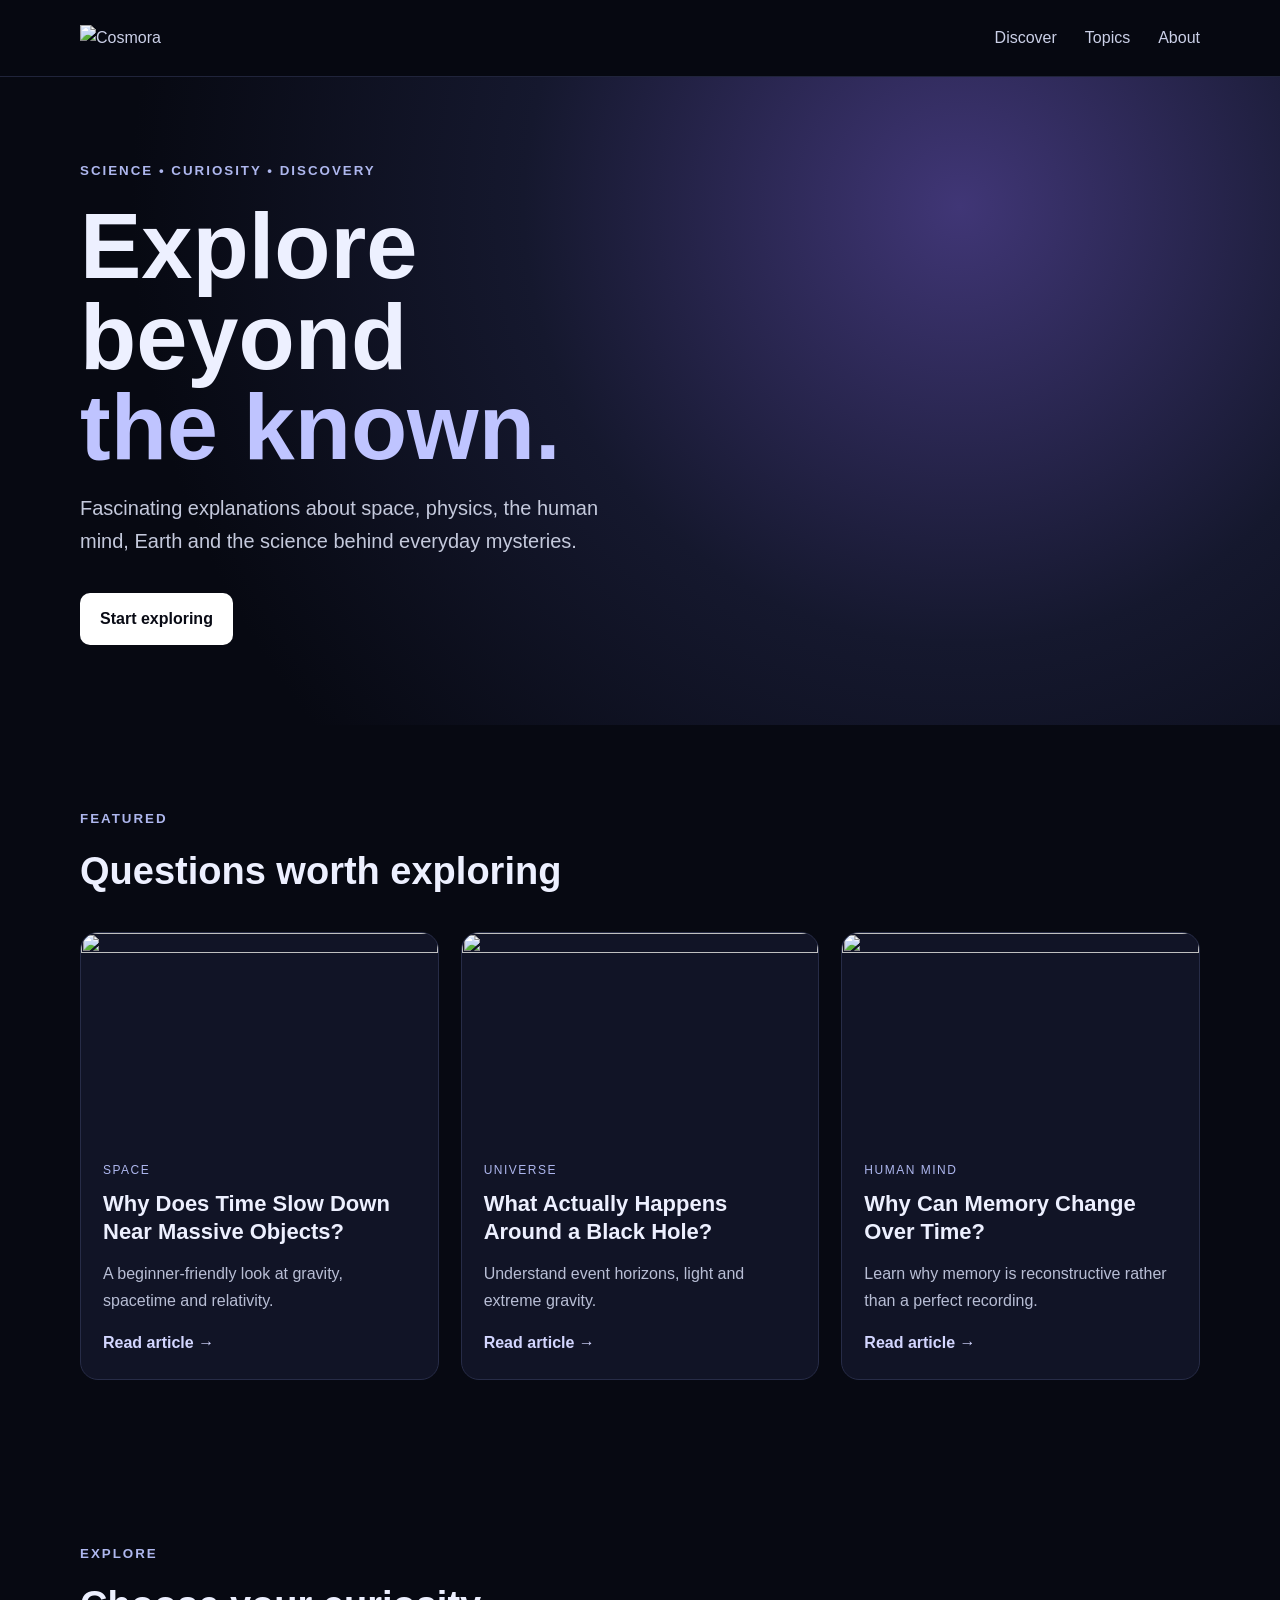
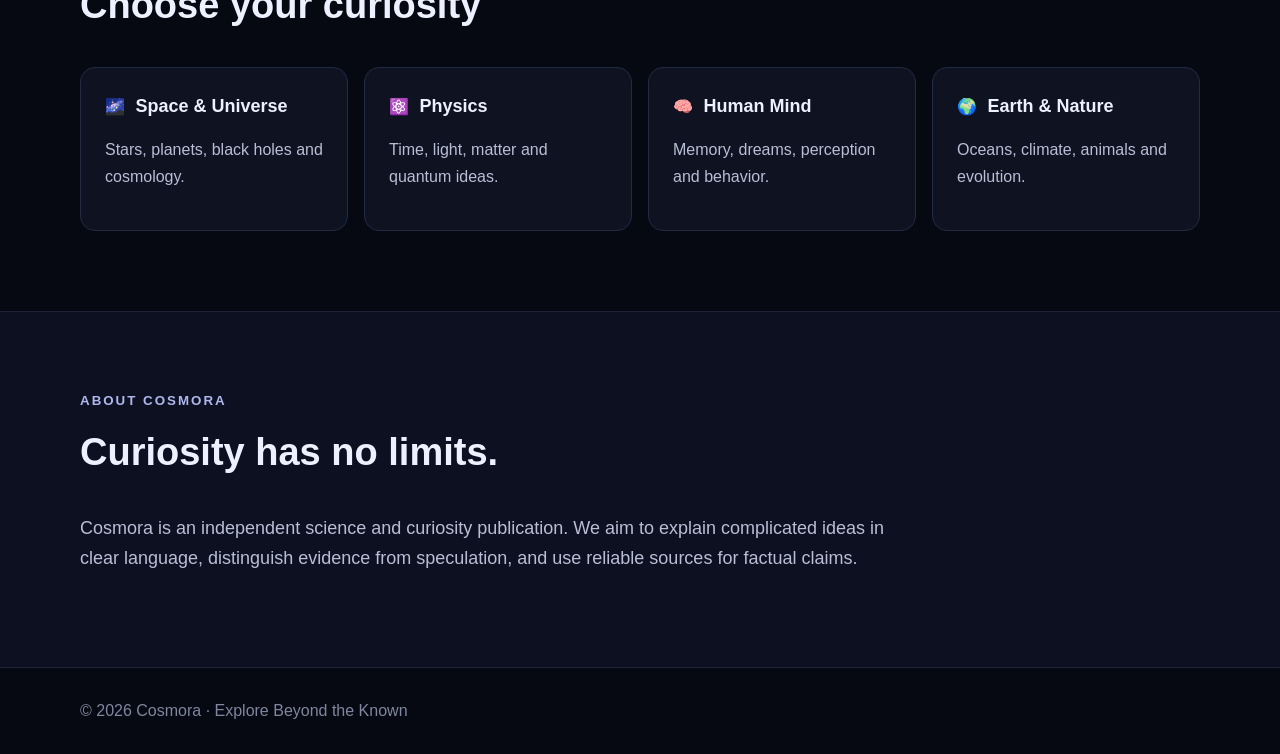
==== index.html @ d47459af "Add files via upload" ====
<!doctype html><html><head><meta charset="utf-8"><meta name="viewport" content="width=device-width,initial-scale=1"><title>Cosmora — Explore Beyond the Known</title><meta name="description" content="Science, space, the human mind and curious questions explained clearly."><link rel="stylesheet" href="style.css"></head><body>
<header><div class="wrap nav"><a href="index.html"><img src="assets/cosmora-logo.png" alt="Cosmora"></a><nav><a href="#discover">Discover</a><a href="#topics">Topics</a><a href="#about">About</a></nav></div></header>
<section class="hero"><div class="wrap heroIn"><div><small>SCIENCE • CURIOSITY • DISCOVERY</small><h1>Explore beyond<br><span>the known.</span></h1><p>Fascinating explanations about space, physics, the human mind, Earth and the science behind everyday mysteries.</p><a class="btn" href="#discover">Start exploring</a></div><img class="heroLogo" src="assets/cosmora-logo.png" alt=""></div></section>
<main>
<section id="discover" class="wrap section"><small>FEATURED</small><h2>Questions worth exploring</h2><div class="cards">
<article><img src="assets/space.svg" alt=""><div><label>SPACE</label><h3>Why Does Time Slow Down Near Massive Objects?</h3><p>A beginner-friendly look at gravity, spacetime and relativity.</p><a href="articles/time-and-gravity.html">Read article →</a></div></article>
<article><img src="assets/black-hole.svg" alt=""><div><label>UNIVERSE</label><h3>What Actually Happens Around a Black Hole?</h3><p>Understand event horizons, light and extreme gravity.</p><a href="articles/black-holes.html">Read article →</a></div></article>
<article><img src="assets/brain.svg" alt=""><div><label>HUMAN MIND</label><h3>Why Can Memory Change Over Time?</h3><p>Learn why memory is reconstructive rather than a perfect recording.</p><a href="articles/memory.html">Read article →</a></div></article>
</div></section>
<section id="topics" class="wrap section"><small>EXPLORE</small><h2>Choose your curiosity</h2><div class="topics"><div>🌌 <b>Space & Universe</b><p>Stars, planets, black holes and cosmology.</p></div><div>⚛️ <b>Physics</b><p>Time, light, matter and quantum ideas.</p></div><div>🧠 <b>Human Mind</b><p>Memory, dreams, perception and behavior.</p></div><div>🌍 <b>Earth & Nature</b><p>Oceans, climate, animals and evolution.</p></div></div></section>
<section id="about" class="about"><div class="wrap"><small>ABOUT COSMORA</small><h2>Curiosity has no limits.</h2><p>Cosmora is an independent science and curiosity publication. We aim to explain complicated ideas in clear language, distinguish evidence from speculation, and use reliable sources for factual claims.</p></div></section>
</main><footer><div class="wrap">© 2026 Cosmora · Explore Beyond the Known</div></footer></body></html>
---- style.css ----
*{box-sizing:border-box}html{scroll-behavior:smooth}body{margin:0;background:#070912;color:#edf0ff;font:16px/1.65 Arial,sans-serif}.wrap{width:min(1120px,92%);margin:auto}header{position:sticky;top:0;z-index:5;background:#070912ee;border-bottom:1px solid #20243b}.nav{height:76px;display:flex;align-items:center;justify-content:space-between}.nav img{width:150px;height:58px;object-fit:contain}.nav nav{display:flex;gap:28px}.nav a{color:#cbd0e8;text-decoration:none}.hero{background:radial-gradient(circle at 75% 20%,#403676,#15182e 40%,#070912 76%);padding:80px 0}.heroIn{display:grid;grid-template-columns:1fr 1fr;align-items:center;gap:25px}.hero small,.section>small,.about small{letter-spacing:2px;color:#aeb7ee;font-weight:bold}.hero h1{font-size:clamp(52px,8vw,92px);line-height:.98;margin:18px 0}.hero h1 span{color:#bfc4ff}.hero p{max-width:650px;font-size:20px;color:#c4c9dc}.btn{display:inline-block;margin-top:15px;padding:13px 20px;border-radius:10px;background:#fff;color:#090b15;text-decoration:none;font-weight:bold}.heroLogo{width:100%;max-height:500px;object-fit:contain}.section{padding:80px 0}.section h2,.about h2{font-size:38px;margin:8px 0 30px}.cards{display:grid;grid-template-columns:repeat(3,1fr);gap:22px}.cards article{background:#111426;border:1px solid #272c47;border-radius:18px;overflow:hidden}.cards img{width:100%;display:block;aspect-ratio:16/9}.cards article div{padding:22px}.cards label{font-size:12px;color:#aeb7ee;letter-spacing:1.5px}.cards h3{font-size:22px;line-height:1.25;margin:8px 0}.cards p,.topics p,.about p{color:#b8bed5}.cards a{color:#d3d6ff;text-decoration:none;font-weight:bold}.topics{display:grid;grid-template-columns:repeat(4,1fr);gap:16px}.topics div{padding:24px;background:#0f1221;border:1px solid #252a44;border-radius:15px}.topics b{font-size:18px;margin-left:6px}.about{padding:75px 0;background:#0d1020;border-block:1px solid #20243b}.about p{font-size:18px;max-width:820px}footer{padding:30px 0;color:#7f869f}.article{padding:70px 0 100px;max-width:900px}.article h1{font-size:clamp(42px,7vw,72px);line-height:1.05}.article .lead{font-size:21px;color:#c0c6dc}.article img{width:100%;border-radius:18px;margin:30px 0}.article h2{font-size:30px;margin-top:45px}.article p{font-size:18px;color:#c4c9dc}.back{color:#aeb7ee;text-decoration:none}@media(max-width:800px){.heroIn,.cards{grid-template-columns:1fr}.heroLogo{order:-1}.topics{grid-template-columns:1fr 1fr}}@media(max-width:520px){.topics{grid-template-columns:1fr}.nav nav{gap:12px;font-size:14px}}
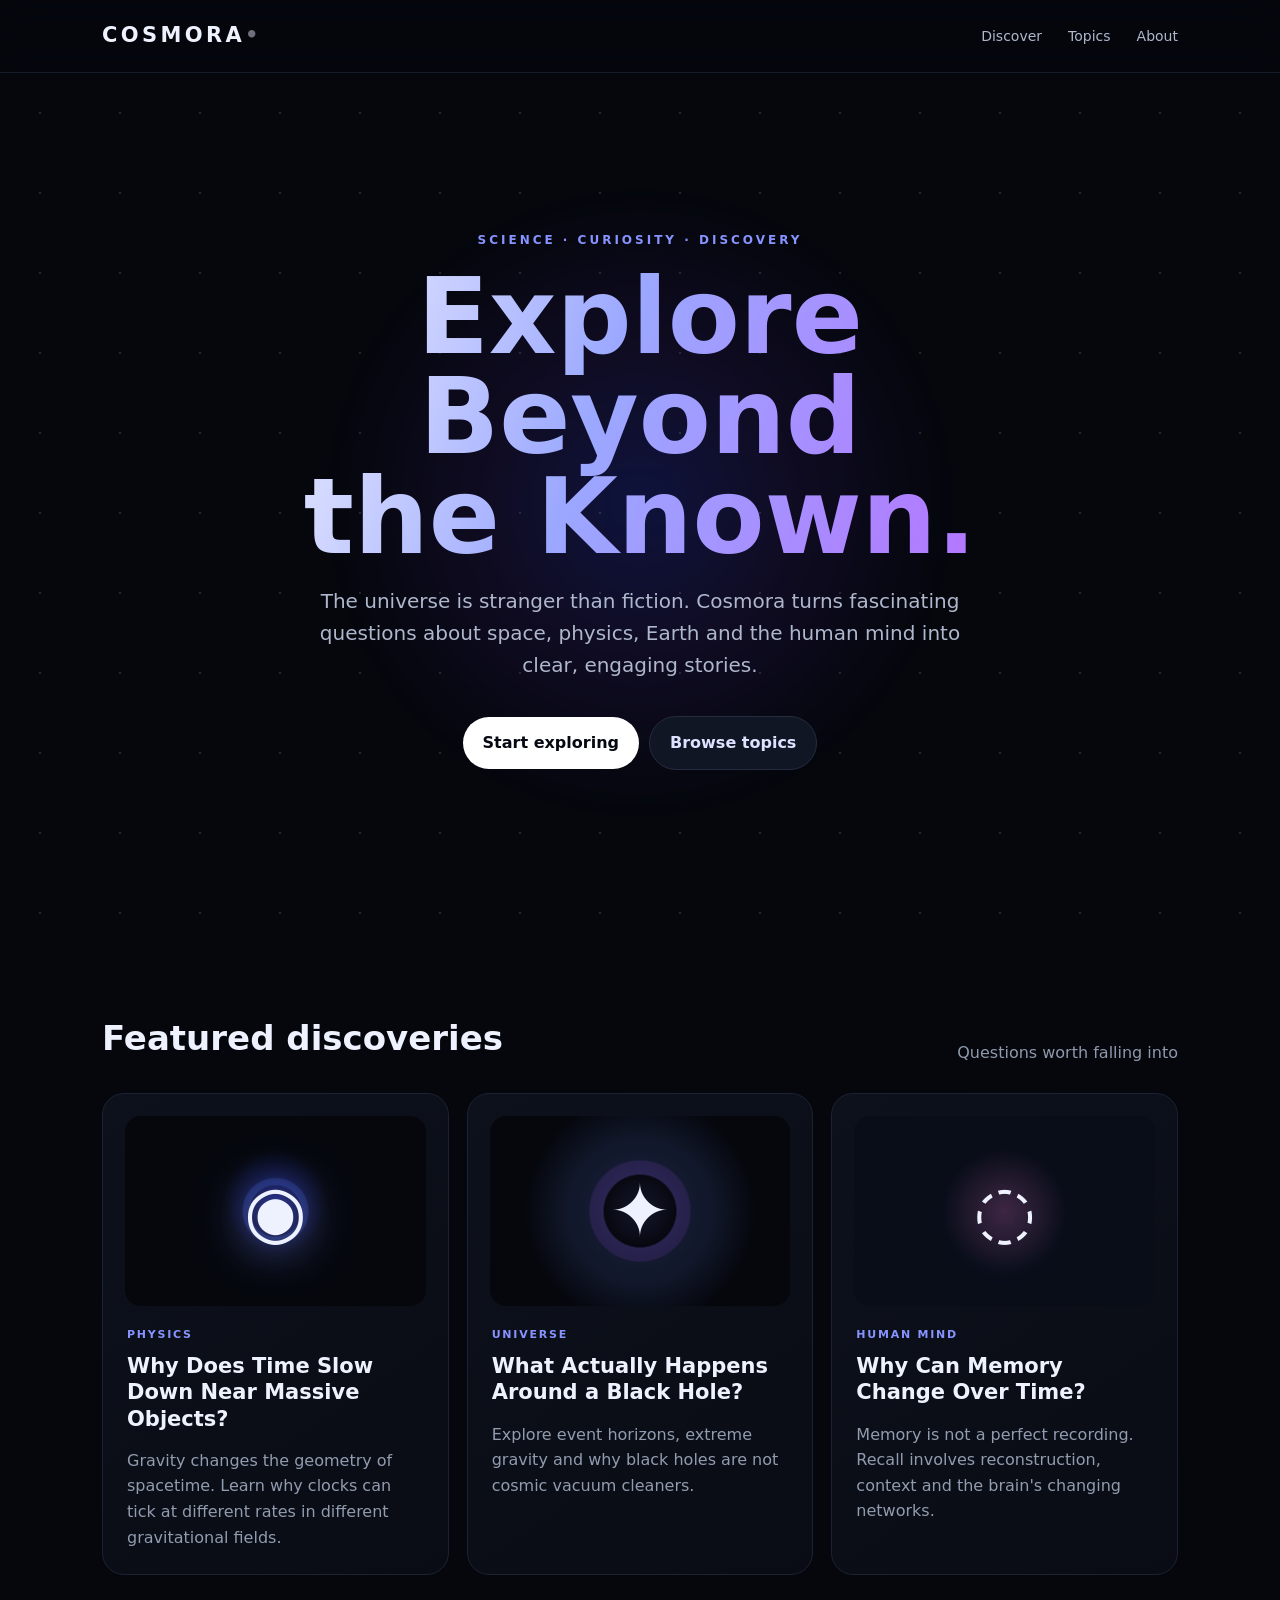
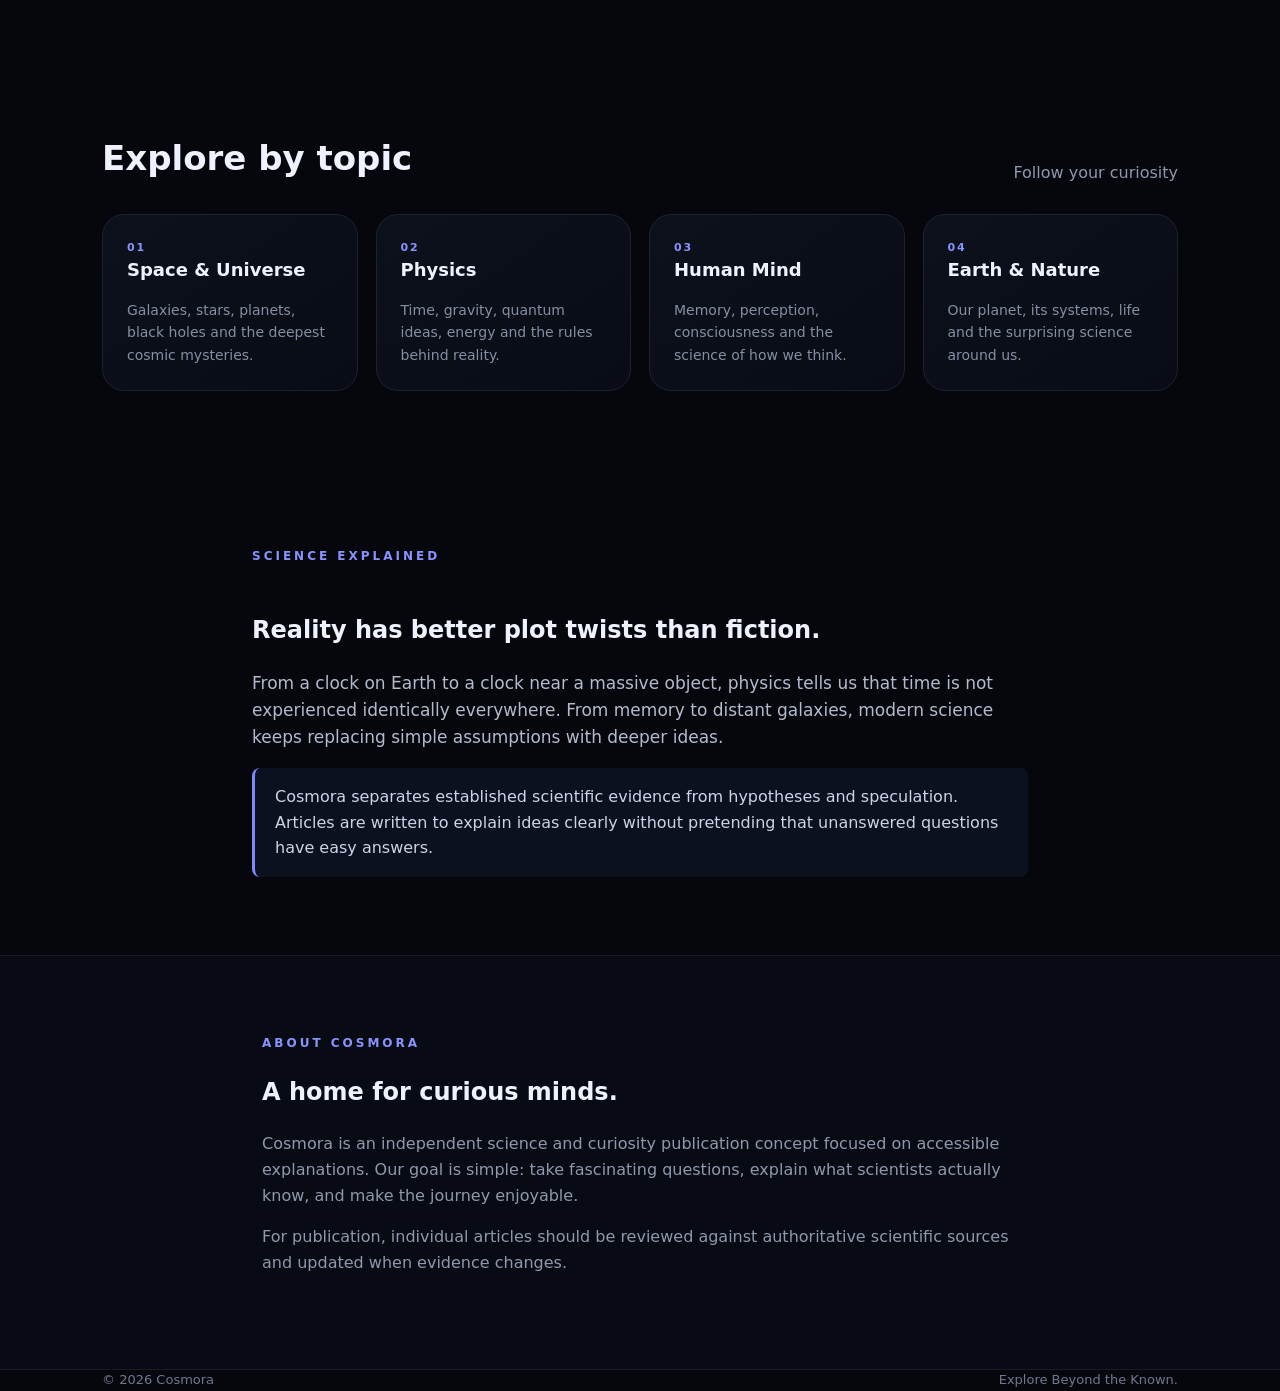
==== commit 39e3c412: "Add files via upload" ====
--- a/index.html
+++ b/index.html
@@ -1,12 +1,63 @@
-<!doctype html><html><head><meta charset="utf-8"><meta name="viewport" content="width=device-width,initial-scale=1"><title>Cosmora — Explore Beyond the Known</title><meta name="description" content="Science, space, the human mind and curious questions explained clearly."><link rel="stylesheet" href="style.css"></head><body>
-<header><div class="wrap nav"><a href="index.html"><img src="assets/cosmora-logo.png" alt="Cosmora"></a><nav><a href="#discover">Discover</a><a href="#topics">Topics</a><a href="#about">About</a></nav></div></header>
-<section class="hero"><div class="wrap heroIn"><div><small>SCIENCE • CURIOSITY • DISCOVERY</small><h1>Explore beyond<br><span>the known.</span></h1><p>Fascinating explanations about space, physics, the human mind, Earth and the science behind everyday mysteries.</p><a class="btn" href="#discover">Start exploring</a></div><img class="heroLogo" src="assets/cosmora-logo.png" alt=""></div></section>
+<!doctype html>
+<html lang="en">
+<head>
+<meta charset="utf-8">
+<meta name="viewport" content="width=device-width,initial-scale=1">
+<title>Cosmora — Explore Beyond the Known</title>
+<meta name="description" content="Cosmora explores space, physics, the human mind, Earth and the strange science behind our universe.">
+<style>
+*{box-sizing:border-box}html{scroll-behavior:smooth}body{margin:0;background:#05070d;color:#eef2ff;font-family:Inter,system-ui,-apple-system,Segoe UI,sans-serif;line-height:1.6}
+a{color:inherit;text-decoration:none}.wrap{max-width:1120px;margin:auto;padding:0 22px}
+header{position:sticky;top:0;z-index:10;background:rgba(5,7,13,.78);backdrop-filter:blur(16px);border-bottom:1px solid #171c2a}
+.nav{height:72px;display:flex;align-items:center;justify-content:space-between}.brand{font-weight:900;letter-spacing:.16em;font-size:21px}.brand span{opacity:.45}
+nav a{margin-left:26px;color:#aeb7cc;font-size:14px}nav a:hover{color:white}
+.hero{min-height:610px;display:grid;place-items:center;position:relative;overflow:hidden}
+.hero:before{content:"";position:absolute;width:650px;height:650px;border-radius:50%;background:radial-gradient(circle,#3347ff33 0,#7d3cff16 35%,transparent 68%);filter:blur(10px)}
+.stars{position:absolute;inset:0;background-image:radial-gradient(#fff 1px,transparent 1px);background-size:80px 80px;opacity:.12}
+.hero-inner{position:relative;text-align:center;max-width:850px;padding:80px 0}
+.kicker{text-transform:uppercase;letter-spacing:.25em;font-size:12px;color:#8794ff;font-weight:800}
+h1{font-size:clamp(54px,9vw,105px);line-height:.95;margin:18px 0;background:linear-gradient(110deg,#fff,#9ba8ff 45%,#b86cff);-webkit-background-clip:text;color:transparent}
+.hero p{font-size:20px;color:#aeb7cc;max-width:650px;margin:0 auto 30px}
+.btn{display:inline-block;padding:13px 20px;border-radius:999px;background:#fff;color:#070912;font-weight:800;margin:5px}.btn.alt{background:#111625;color:#dce2ff;border:1px solid #252c40}
+section{padding:78px 0}.section-title{display:flex;justify-content:space-between;align-items:end;margin-bottom:28px}.section-title h2{font-size:34px;margin:0}.muted{color:#8f99ad}
+.grid{display:grid;grid-template-columns:repeat(3,1fr);gap:18px}.card{background:linear-gradient(145deg,#0d111c,#090c14);border:1px solid #1b2233;border-radius:22px;padding:24px;transition:.25s}.card:hover{transform:translateY(-5px);border-color:#3c4770}
+.visual{height:190px;border-radius:16px;margin:-2px -2px 20px;display:grid;place-items:center;background:radial-gradient(circle at 50% 45%,#263bff55,transparent 28%),radial-gradient(circle at 50% 50%,#000 0 14%,#15203c 15% 18%,#05070d 19% 100%);overflow:hidden}
+.visual.black{background:radial-gradient(circle at 50% 50%,#000 0 20%,#8d5cff33 21% 28%,#12182b 29% 40%,#05070d 65%)}
+.visual.brain{background:radial-gradient(circle at 50% 50%,#ff6bb333,transparent 35%),#090d18}
+.icon{font-size:72px;filter:drop-shadow(0 0 25px #7180ff)}
+.tag{font-size:11px;text-transform:uppercase;letter-spacing:.16em;color:#8794ff;font-weight:800}.card h3{font-size:21px;line-height:1.25;margin:9px 0}.card p{color:#929caf;margin-bottom:0}
+.topics{grid-template-columns:repeat(4,1fr)}.topic{min-height:150px}.topic b{font-size:18px}.topic p{font-size:14px;color:#858fa4}
+.about{background:#080b13;border-top:1px solid #161c2a;border-bottom:1px solid #161c2a}.aboutbox{max-width:800px}
+footer{padding:35px 0;color:#70798c;font-size:13px;display:flex;justify-content:space-between}
+.article{max-width:820px;margin:auto}.article h1{font-size:clamp(42px,7vw,72px);color:white;background:none;-webkit-text-fill-color:initial;line-height:1.05}.article h2{margin-top:45px}.article p{color:#b3bbcc;font-size:17px}.note{border-left:3px solid #7d89ff;background:#0c1120;padding:16px 20px;border-radius:8px;color:#cdd4e7}
+@media(max-width:800px){nav a{margin-left:12px}.grid,.topics{grid-template-columns:1fr}.hero{min-height:560px}section{padding:55px 0}.section-title{display:block}.section-title .muted{display:block;margin-top:5px}footer{display:block}}
+</style>
+</head>
+<body>
+<header><div class="wrap nav"><a class="brand" href="#">COSMORA<span>•</span></a><nav><a href="#discover">Discover</a><a href="#topics">Topics</a><a href="#about">About</a></nav></div></header>
+
 <main>
-<section id="discover" class="wrap section"><small>FEATURED</small><h2>Questions worth exploring</h2><div class="cards">
-<article><img src="assets/space.svg" alt=""><div><label>SPACE</label><h3>Why Does Time Slow Down Near Massive Objects?</h3><p>A beginner-friendly look at gravity, spacetime and relativity.</p><a href="articles/time-and-gravity.html">Read article →</a></div></article>
-<article><img src="assets/black-hole.svg" alt=""><div><label>UNIVERSE</label><h3>What Actually Happens Around a Black Hole?</h3><p>Understand event horizons, light and extreme gravity.</p><a href="articles/black-holes.html">Read article →</a></div></article>
-<article><img src="assets/brain.svg" alt=""><div><label>HUMAN MIND</label><h3>Why Can Memory Change Over Time?</h3><p>Learn why memory is reconstructive rather than a perfect recording.</p><a href="articles/memory.html">Read article →</a></div></article>
-</div></section>
-<section id="topics" class="wrap section"><small>EXPLORE</small><h2>Choose your curiosity</h2><div class="topics"><div>🌌 <b>Space & Universe</b><p>Stars, planets, black holes and cosmology.</p></div><div>⚛️ <b>Physics</b><p>Time, light, matter and quantum ideas.</p></div><div>🧠 <b>Human Mind</b><p>Memory, dreams, perception and behavior.</p></div><div>🌍 <b>Earth & Nature</b><p>Oceans, climate, animals and evolution.</p></div></div></section>
-<section id="about" class="about"><div class="wrap"><small>ABOUT COSMORA</small><h2>Curiosity has no limits.</h2><p>Cosmora is an independent science and curiosity publication. We aim to explain complicated ideas in clear language, distinguish evidence from speculation, and use reliable sources for factual claims.</p></div></section>
-</main><footer><div class="wrap">© 2026 Cosmora · Explore Beyond the Known</div></footer></body></html>+<section class="hero"><div class="stars"></div><div class="hero-inner"><div class="kicker">Science · Curiosity · Discovery</div><h1>Explore Beyond<br>the Known.</h1><p>The universe is stranger than fiction. Cosmora turns fascinating questions about space, physics, Earth and the human mind into clear, engaging stories.</p><a class="btn" href="#discover">Start exploring</a><a class="btn alt" href="#topics">Browse topics</a></div></section>
+
+<section id="discover"><div class="wrap"><div class="section-title"><h2>Featured discoveries</h2><span class="muted">Questions worth falling into</span></div>
+<div class="grid">
+<article class="card"><div class="visual"><div class="icon">◉</div></div><div class="tag">Physics</div><h3>Why Does Time Slow Down Near Massive Objects?</h3><p>Gravity changes the geometry of spacetime. Learn why clocks can tick at different rates in different gravitational fields.</p></article>
+<article class="card"><div class="visual black"><div class="icon">✦</div></div><div class="tag">Universe</div><h3>What Actually Happens Around a Black Hole?</h3><p>Explore event horizons, extreme gravity and why black holes are not cosmic vacuum cleaners.</p></article>
+<article class="card"><div class="visual brain"><div class="icon">◌</div></div><div class="tag">Human Mind</div><h3>Why Can Memory Change Over Time?</h3><p>Memory is not a perfect recording. Recall involves reconstruction, context and the brain's changing networks.</p></article>
+</div></div></section>
+
+<section id="topics"><div class="wrap"><div class="section-title"><h2>Explore by topic</h2><span class="muted">Follow your curiosity</span></div>
+<div class="grid topics">
+<div class="card topic"><div class="tag">01</div><b>Space & Universe</b><p>Galaxies, stars, planets, black holes and the deepest cosmic mysteries.</p></div>
+<div class="card topic"><div class="tag">02</div><b>Physics</b><p>Time, gravity, quantum ideas, energy and the rules behind reality.</p></div>
+<div class="card topic"><div class="tag">03</div><b>Human Mind</b><p>Memory, perception, consciousness and the science of how we think.</p></div>
+<div class="card topic"><div class="tag">04</div><b>Earth & Nature</b><p>Our planet, its systems, life and the surprising science around us.</p></div>
+</div></div></section>
+
+<section><div class="wrap article"><div class="kicker">Science explained</div><h2>Reality has better plot twists than fiction.</h2><p>From a clock on Earth to a clock near a massive object, physics tells us that time is not experienced identically everywhere. From memory to distant galaxies, modern science keeps replacing simple assumptions with deeper ideas.</p><div class="note">Cosmora separates established scientific evidence from hypotheses and speculation. Articles are written to explain ideas clearly without pretending that unanswered questions have easy answers.</div></div></section>
+
+<section id="about" class="about"><div class="wrap aboutbox"><div class="kicker">About Cosmora</div><h2>A home for curious minds.</h2><p class="muted">Cosmora is an independent science and curiosity publication concept focused on accessible explanations. Our goal is simple: take fascinating questions, explain what scientists actually know, and make the journey enjoyable.</p><p class="muted">For publication, individual articles should be reviewed against authoritative scientific sources and updated when evidence changes.</p></div></section>
+</main>
+
+<footer class="wrap"><span>© 2026 Cosmora</span><span>Explore Beyond the Known.</span></footer>
+</body></html>
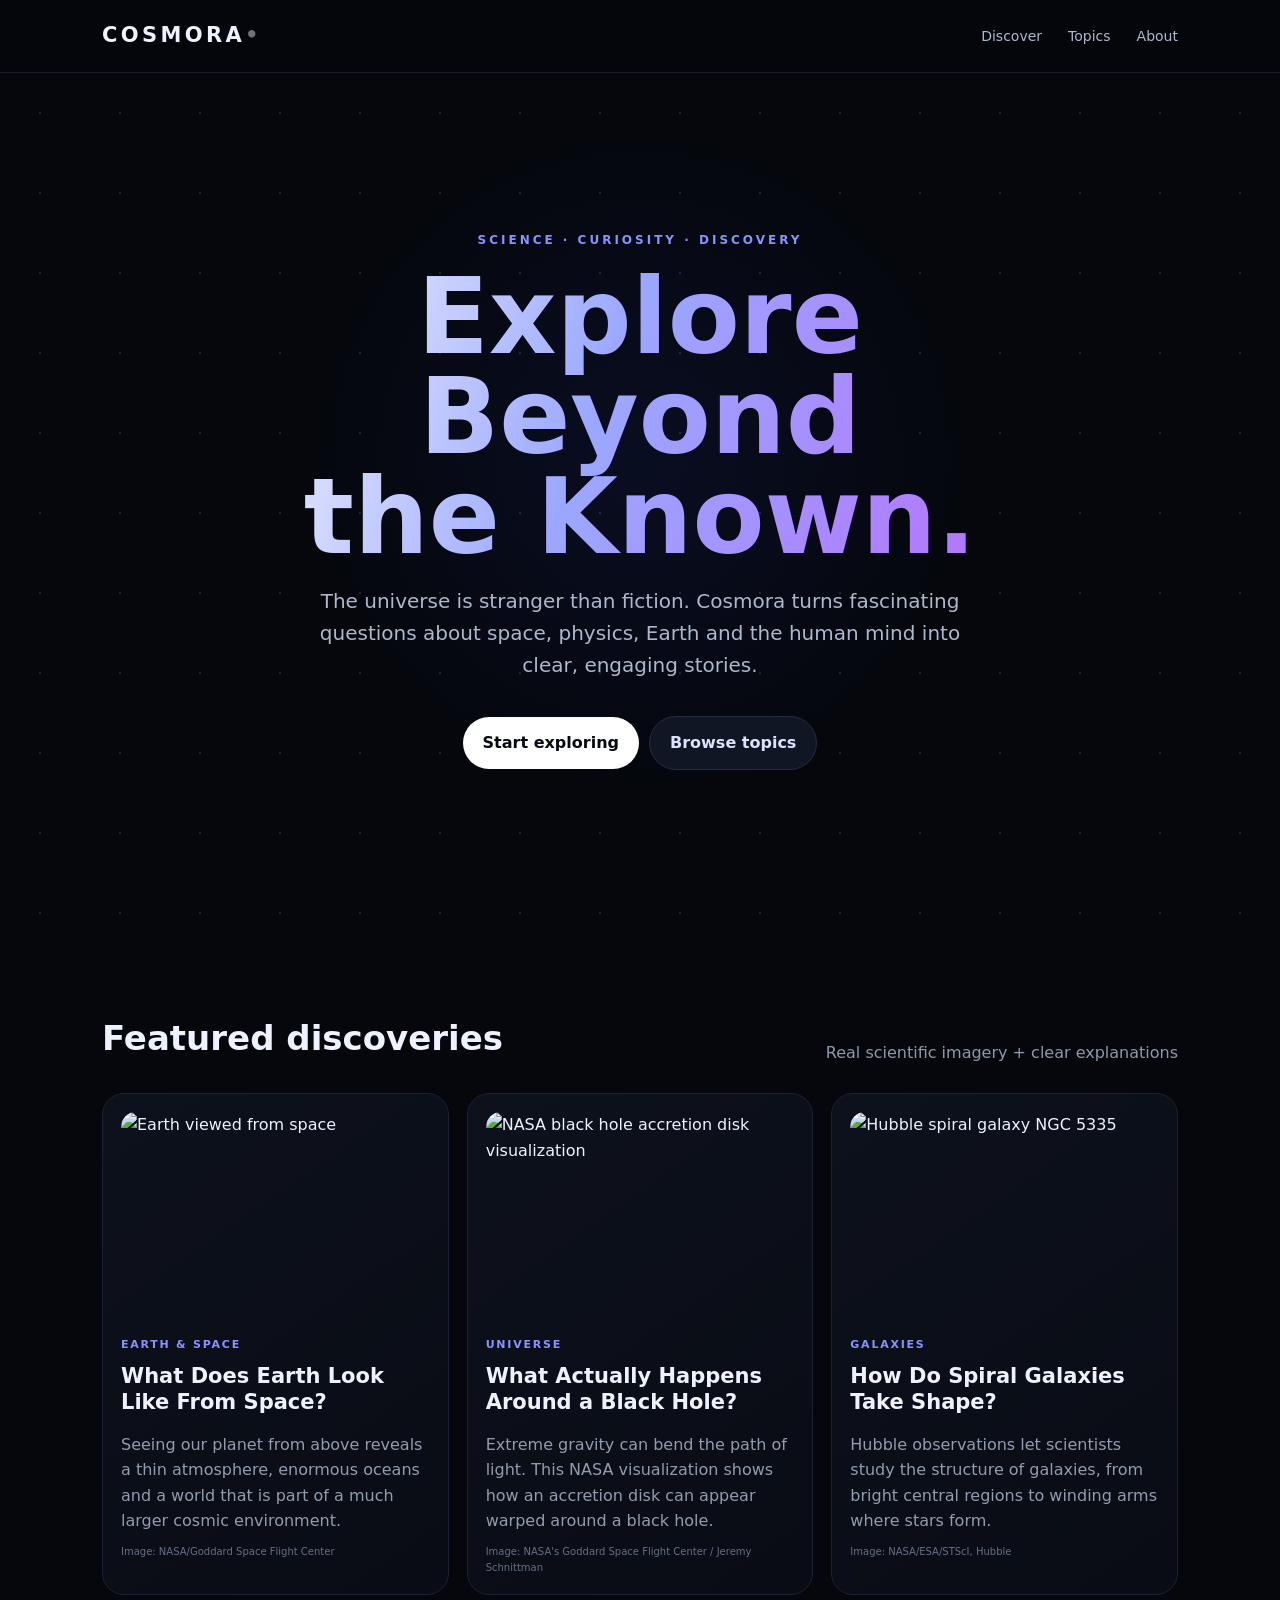
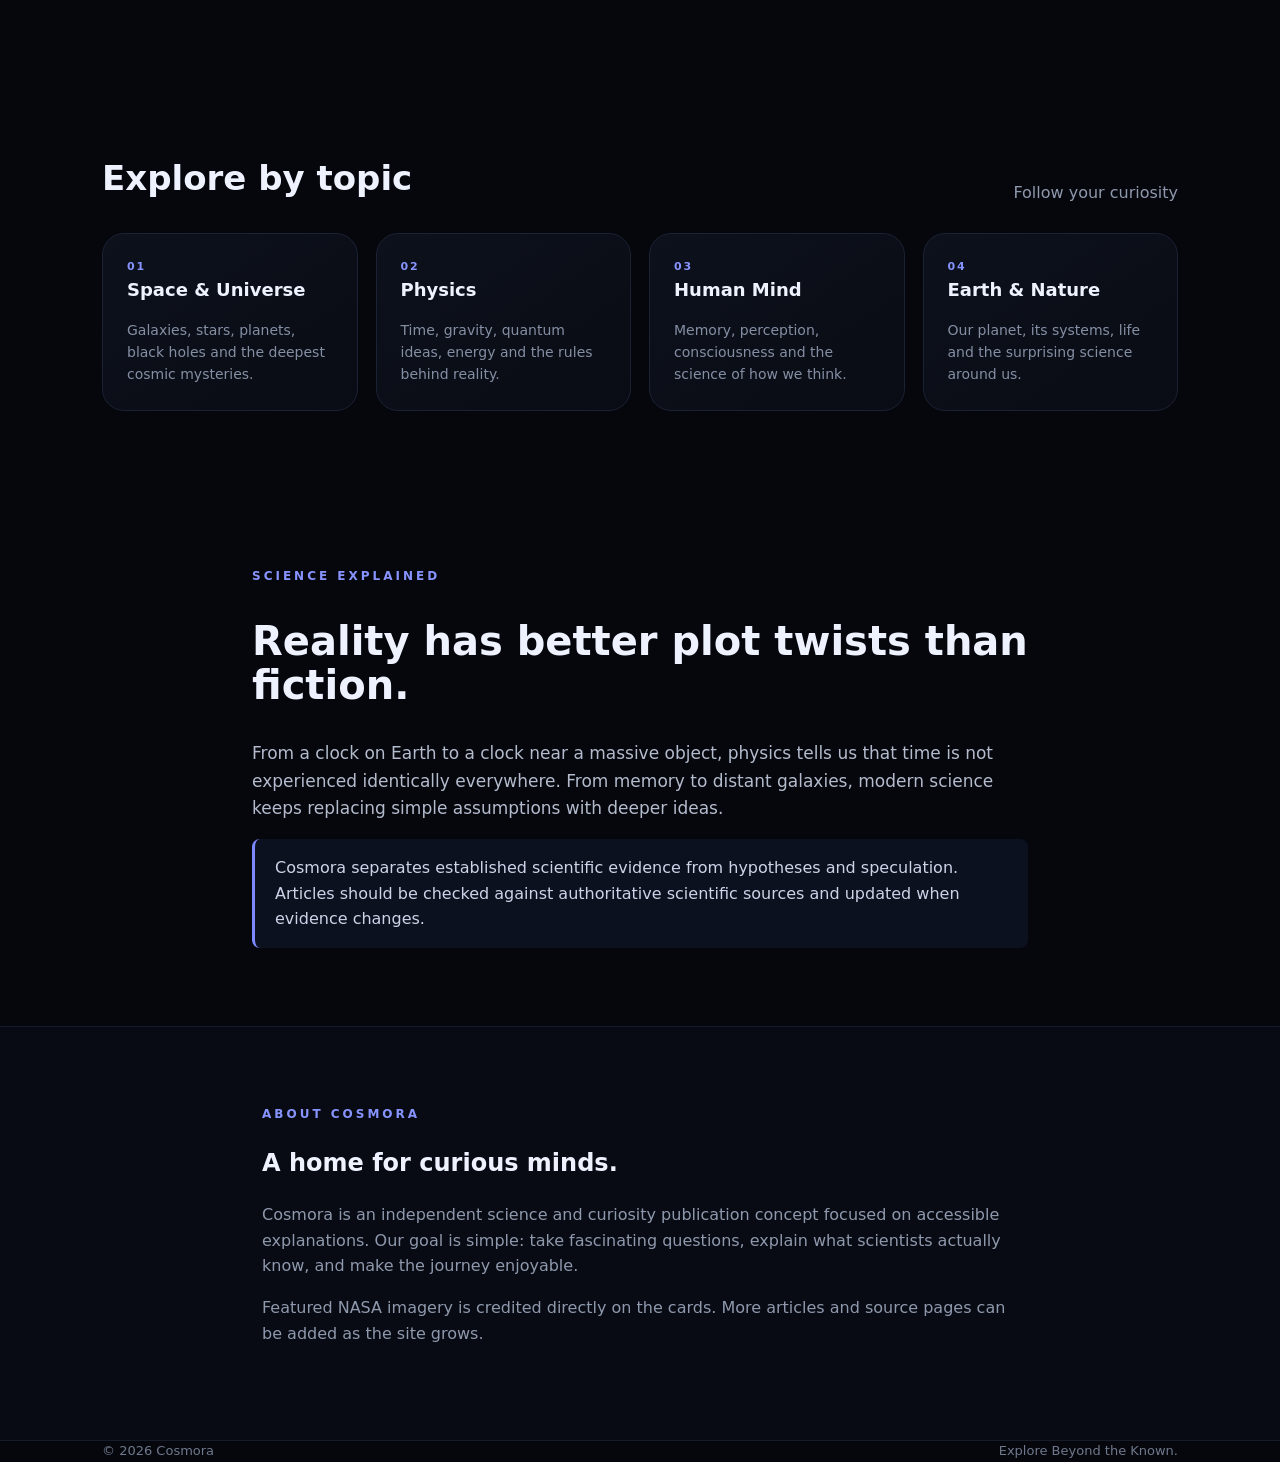
==== commit 0cfab420: "Add files via upload" ====
--- a/index.html
+++ b/index.html
@@ -8,11 +8,10 @@
 <style>
 *{box-sizing:border-box}html{scroll-behavior:smooth}body{margin:0;background:#05070d;color:#eef2ff;font-family:Inter,system-ui,-apple-system,Segoe UI,sans-serif;line-height:1.6}
 a{color:inherit;text-decoration:none}.wrap{max-width:1120px;margin:auto;padding:0 22px}
-header{position:sticky;top:0;z-index:10;background:rgba(5,7,13,.78);backdrop-filter:blur(16px);border-bottom:1px solid #171c2a}
+header{position:sticky;top:0;z-index:10;background:rgba(5,7,13,.8);backdrop-filter:blur(16px);border-bottom:1px solid #171c2a}
 .nav{height:72px;display:flex;align-items:center;justify-content:space-between}.brand{font-weight:900;letter-spacing:.16em;font-size:21px}.brand span{opacity:.45}
 nav a{margin-left:26px;color:#aeb7cc;font-size:14px}nav a:hover{color:white}
-.hero{min-height:610px;display:grid;place-items:center;position:relative;overflow:hidden}
-.hero:before{content:"";position:absolute;width:650px;height:650px;border-radius:50%;background:radial-gradient(circle,#3347ff33 0,#7d3cff16 35%,transparent 68%);filter:blur(10px)}
+.hero{min-height:610px;display:grid;place-items:center;position:relative;overflow:hidden;background:radial-gradient(circle at 50% 45%,#2637a822,transparent 42%)}
 .stars{position:absolute;inset:0;background-image:radial-gradient(#fff 1px,transparent 1px);background-size:80px 80px;opacity:.12}
 .hero-inner{position:relative;text-align:center;max-width:850px;padding:80px 0}
 .kicker{text-transform:uppercase;letter-spacing:.25em;font-size:12px;color:#8794ff;font-weight:800}
@@ -20,16 +19,12 @@
 .hero p{font-size:20px;color:#aeb7cc;max-width:650px;margin:0 auto 30px}
 .btn{display:inline-block;padding:13px 20px;border-radius:999px;background:#fff;color:#070912;font-weight:800;margin:5px}.btn.alt{background:#111625;color:#dce2ff;border:1px solid #252c40}
 section{padding:78px 0}.section-title{display:flex;justify-content:space-between;align-items:end;margin-bottom:28px}.section-title h2{font-size:34px;margin:0}.muted{color:#8f99ad}
-.grid{display:grid;grid-template-columns:repeat(3,1fr);gap:18px}.card{background:linear-gradient(145deg,#0d111c,#090c14);border:1px solid #1b2233;border-radius:22px;padding:24px;transition:.25s}.card:hover{transform:translateY(-5px);border-color:#3c4770}
-.visual{height:190px;border-radius:16px;margin:-2px -2px 20px;display:grid;place-items:center;background:radial-gradient(circle at 50% 45%,#263bff55,transparent 28%),radial-gradient(circle at 50% 50%,#000 0 14%,#15203c 15% 18%,#05070d 19% 100%);overflow:hidden}
-.visual.black{background:radial-gradient(circle at 50% 50%,#000 0 20%,#8d5cff33 21% 28%,#12182b 29% 40%,#05070d 65%)}
-.visual.brain{background:radial-gradient(circle at 50% 50%,#ff6bb333,transparent 35%),#090d18}
-.icon{font-size:72px;filter:drop-shadow(0 0 25px #7180ff)}
-.tag{font-size:11px;text-transform:uppercase;letter-spacing:.16em;color:#8794ff;font-weight:800}.card h3{font-size:21px;line-height:1.25;margin:9px 0}.card p{color:#929caf;margin-bottom:0}
-.topics{grid-template-columns:repeat(4,1fr)}.topic{min-height:150px}.topic b{font-size:18px}.topic p{font-size:14px;color:#858fa4}
+.grid{display:grid;grid-template-columns:repeat(3,1fr);gap:18px}.card{background:linear-gradient(145deg,#0d111c,#090c14);border:1px solid #1b2233;border-radius:22px;padding:18px;transition:.25s;overflow:hidden}.card:hover{transform:translateY(-5px);border-color:#3c4770}
+.photo{width:100%;height:205px;object-fit:cover;border-radius:15px;display:block;margin-bottom:19px}.tag{font-size:11px;text-transform:uppercase;letter-spacing:.16em;color:#8794ff;font-weight:800}.card h3{font-size:21px;line-height:1.25;margin:9px 0}.card p{color:#929caf;margin-bottom:0}.credit{font-size:10px;color:#657086;margin-top:10px}
+.topics{grid-template-columns:repeat(4,1fr)}.topic{min-height:150px;padding:24px}.topic b{font-size:18px}.topic p{font-size:14px;color:#858fa4}
 .about{background:#080b13;border-top:1px solid #161c2a;border-bottom:1px solid #161c2a}.aboutbox{max-width:800px}
 footer{padding:35px 0;color:#70798c;font-size:13px;display:flex;justify-content:space-between}
-.article{max-width:820px;margin:auto}.article h1{font-size:clamp(42px,7vw,72px);color:white;background:none;-webkit-text-fill-color:initial;line-height:1.05}.article h2{margin-top:45px}.article p{color:#b3bbcc;font-size:17px}.note{border-left:3px solid #7d89ff;background:#0c1120;padding:16px 20px;border-radius:8px;color:#cdd4e7}
+.article{max-width:820px;margin:auto}.article h2{font-size:40px;line-height:1.1}.article p{color:#b3bbcc;font-size:17px}.note{border-left:3px solid #7d89ff;background:#0c1120;padding:16px 20px;border-radius:8px;color:#cdd4e7}
 @media(max-width:800px){nav a{margin-left:12px}.grid,.topics{grid-template-columns:1fr}.hero{min-height:560px}section{padding:55px 0}.section-title{display:block}.section-title .muted{display:block;margin-top:5px}footer{display:block}}
 </style>
 </head>
@@ -39,11 +34,20 @@
 <main>
 <section class="hero"><div class="stars"></div><div class="hero-inner"><div class="kicker">Science · Curiosity · Discovery</div><h1>Explore Beyond<br>the Known.</h1><p>The universe is stranger than fiction. Cosmora turns fascinating questions about space, physics, Earth and the human mind into clear, engaging stories.</p><a class="btn" href="#discover">Start exploring</a><a class="btn alt" href="#topics">Browse topics</a></div></section>
 
-<section id="discover"><div class="wrap"><div class="section-title"><h2>Featured discoveries</h2><span class="muted">Questions worth falling into</span></div>
+<section id="discover"><div class="wrap"><div class="section-title"><h2>Featured discoveries</h2><span class="muted">Real scientific imagery + clear explanations</span></div>
 <div class="grid">
-<article class="card"><div class="visual"><div class="icon">◉</div></div><div class="tag">Physics</div><h3>Why Does Time Slow Down Near Massive Objects?</h3><p>Gravity changes the geometry of spacetime. Learn why clocks can tick at different rates in different gravitational fields.</p></article>
-<article class="card"><div class="visual black"><div class="icon">✦</div></div><div class="tag">Universe</div><h3>What Actually Happens Around a Black Hole?</h3><p>Explore event horizons, extreme gravity and why black holes are not cosmic vacuum cleaners.</p></article>
-<article class="card"><div class="visual brain"><div class="icon">◌</div></div><div class="tag">Human Mind</div><h3>Why Can Memory Change Over Time?</h3><p>Memory is not a perfect recording. Recall involves reconstruction, context and the brain's changing networks.</p></article>
+<article class="card">
+<img class="photo" src="https://svs.gsfc.nasa.gov/vis/a000000/a002600/a002631/blue.0001.jpg" alt="Earth viewed from space">
+<div class="tag">Earth & Space</div><h3>What Does Earth Look Like From Space?</h3><p>Seeing our planet from above reveals a thin atmosphere, enormous oceans and a world that is part of a much larger cosmic environment.</p><div class="credit">Image: NASA/Goddard Space Flight Center</div>
+</article>
+<article class="card">
+<img class="photo" src="https://svs.gsfc.nasa.gov/vis/a010000/a014100/a014146/BH_accretion_disk_viz_desktop.png" alt="NASA black hole accretion disk visualization">
+<div class="tag">Universe</div><h3>What Actually Happens Around a Black Hole?</h3><p>Extreme gravity can bend the path of light. This NASA visualization shows how an accretion disk can appear warped around a black hole.</p><div class="credit">Image: NASA's Goddard Space Flight Center / Jeremy Schnittman</div>
+</article>
+<article class="card">
+<img class="photo" src="https://assets.science.nasa.gov/dynamicimage/assets/science/missions/hubble/releases/2025/04/STScI-01JQCFPAES3ND3FHAVTAWAECD2.tif?w=1200" alt="Hubble spiral galaxy NGC 5335">
+<div class="tag">Galaxies</div><h3>How Do Spiral Galaxies Take Shape?</h3><p>Hubble observations let scientists study the structure of galaxies, from bright central regions to winding arms where stars form.</p><div class="credit">Image: NASA/ESA/STScI, Hubble</div>
+</article>
 </div></div></section>
 
 <section id="topics"><div class="wrap"><div class="section-title"><h2>Explore by topic</h2><span class="muted">Follow your curiosity</span></div>
@@ -54,9 +58,9 @@
 <div class="card topic"><div class="tag">04</div><b>Earth & Nature</b><p>Our planet, its systems, life and the surprising science around us.</p></div>
 </div></div></section>
 
-<section><div class="wrap article"><div class="kicker">Science explained</div><h2>Reality has better plot twists than fiction.</h2><p>From a clock on Earth to a clock near a massive object, physics tells us that time is not experienced identically everywhere. From memory to distant galaxies, modern science keeps replacing simple assumptions with deeper ideas.</p><div class="note">Cosmora separates established scientific evidence from hypotheses and speculation. Articles are written to explain ideas clearly without pretending that unanswered questions have easy answers.</div></div></section>
+<section><div class="wrap article"><div class="kicker">Science explained</div><h2>Reality has better plot twists than fiction.</h2><p>From a clock on Earth to a clock near a massive object, physics tells us that time is not experienced identically everywhere. From memory to distant galaxies, modern science keeps replacing simple assumptions with deeper ideas.</p><div class="note">Cosmora separates established scientific evidence from hypotheses and speculation. Articles should be checked against authoritative scientific sources and updated when evidence changes.</div></div></section>
 
-<section id="about" class="about"><div class="wrap aboutbox"><div class="kicker">About Cosmora</div><h2>A home for curious minds.</h2><p class="muted">Cosmora is an independent science and curiosity publication concept focused on accessible explanations. Our goal is simple: take fascinating questions, explain what scientists actually know, and make the journey enjoyable.</p><p class="muted">For publication, individual articles should be reviewed against authoritative scientific sources and updated when evidence changes.</p></div></section>
+<section id="about" class="about"><div class="wrap aboutbox"><div class="kicker">About Cosmora</div><h2>A home for curious minds.</h2><p class="muted">Cosmora is an independent science and curiosity publication concept focused on accessible explanations. Our goal is simple: take fascinating questions, explain what scientists actually know, and make the journey enjoyable.</p><p class="muted">Featured NASA imagery is credited directly on the cards. More articles and source pages can be added as the site grows.</p></div></section>
 </main>
 
 <footer class="wrap"><span>© 2026 Cosmora</span><span>Explore Beyond the Known.</span></footer>
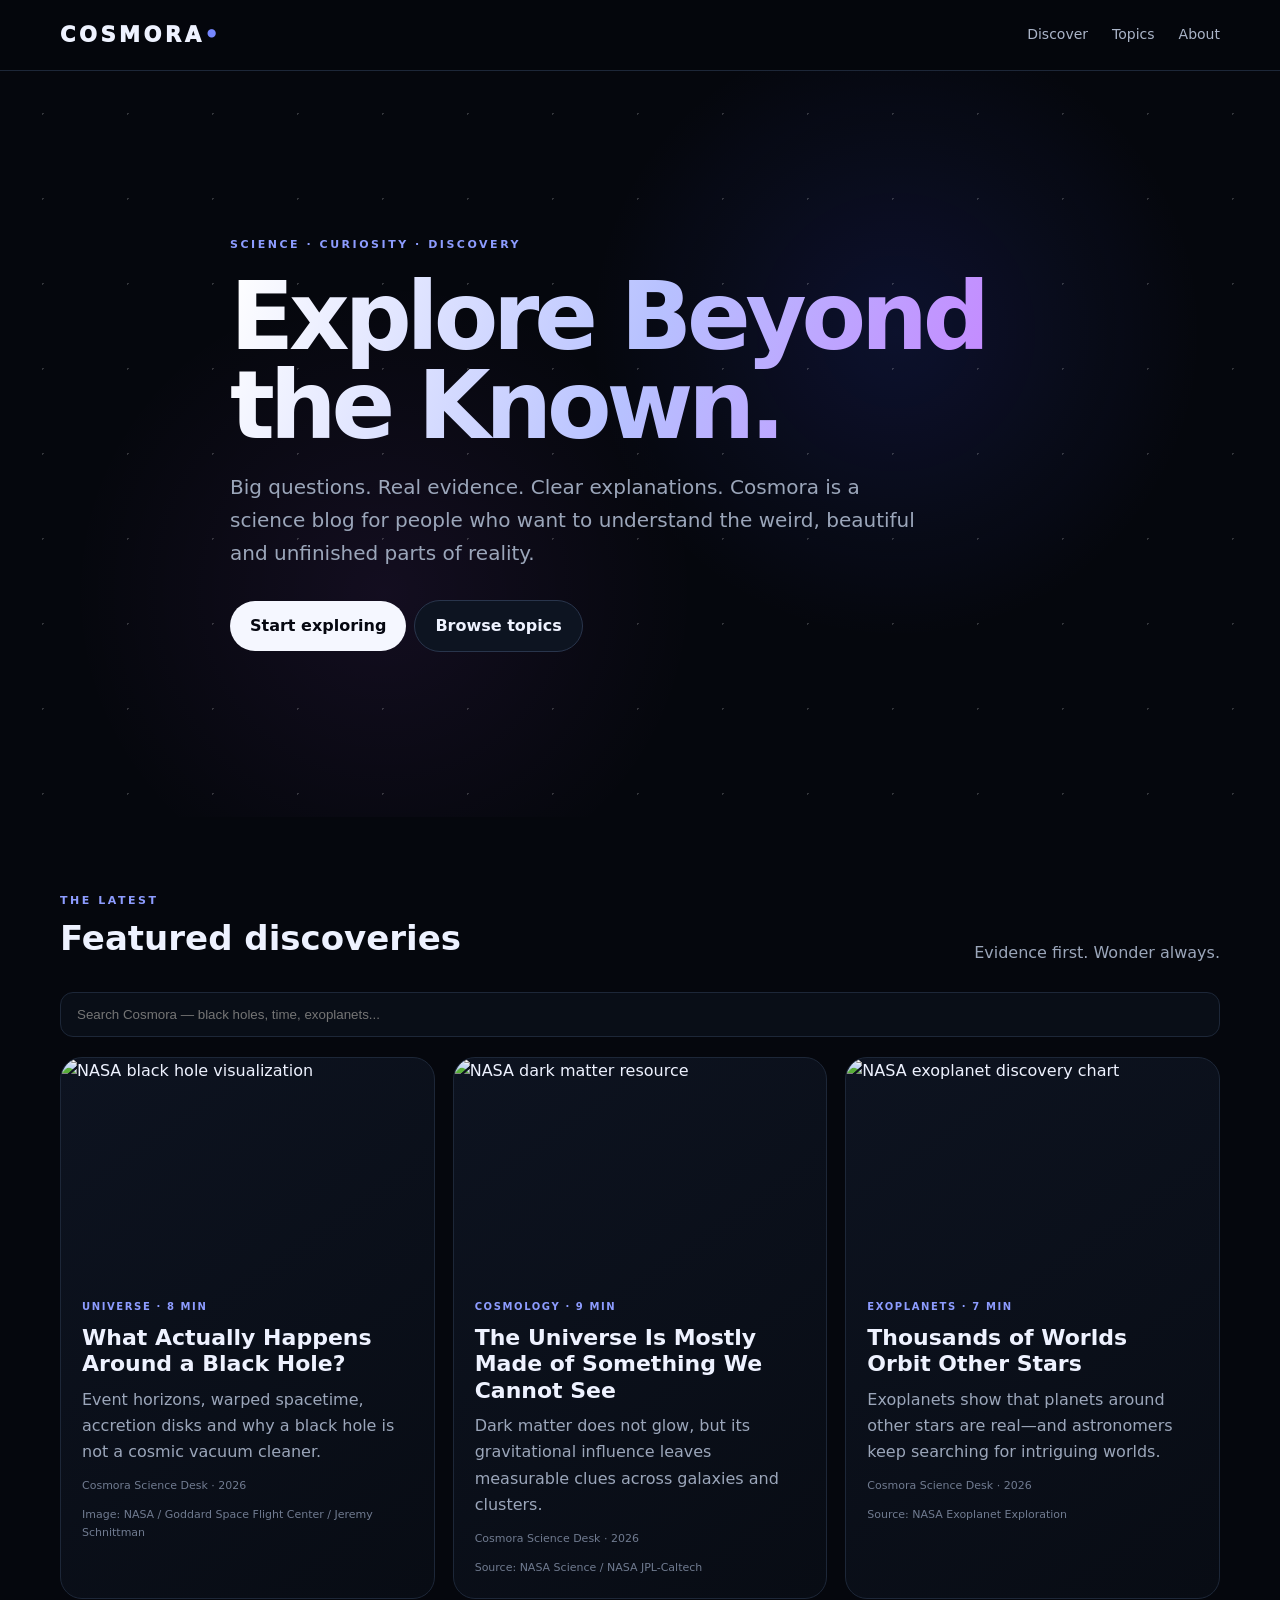
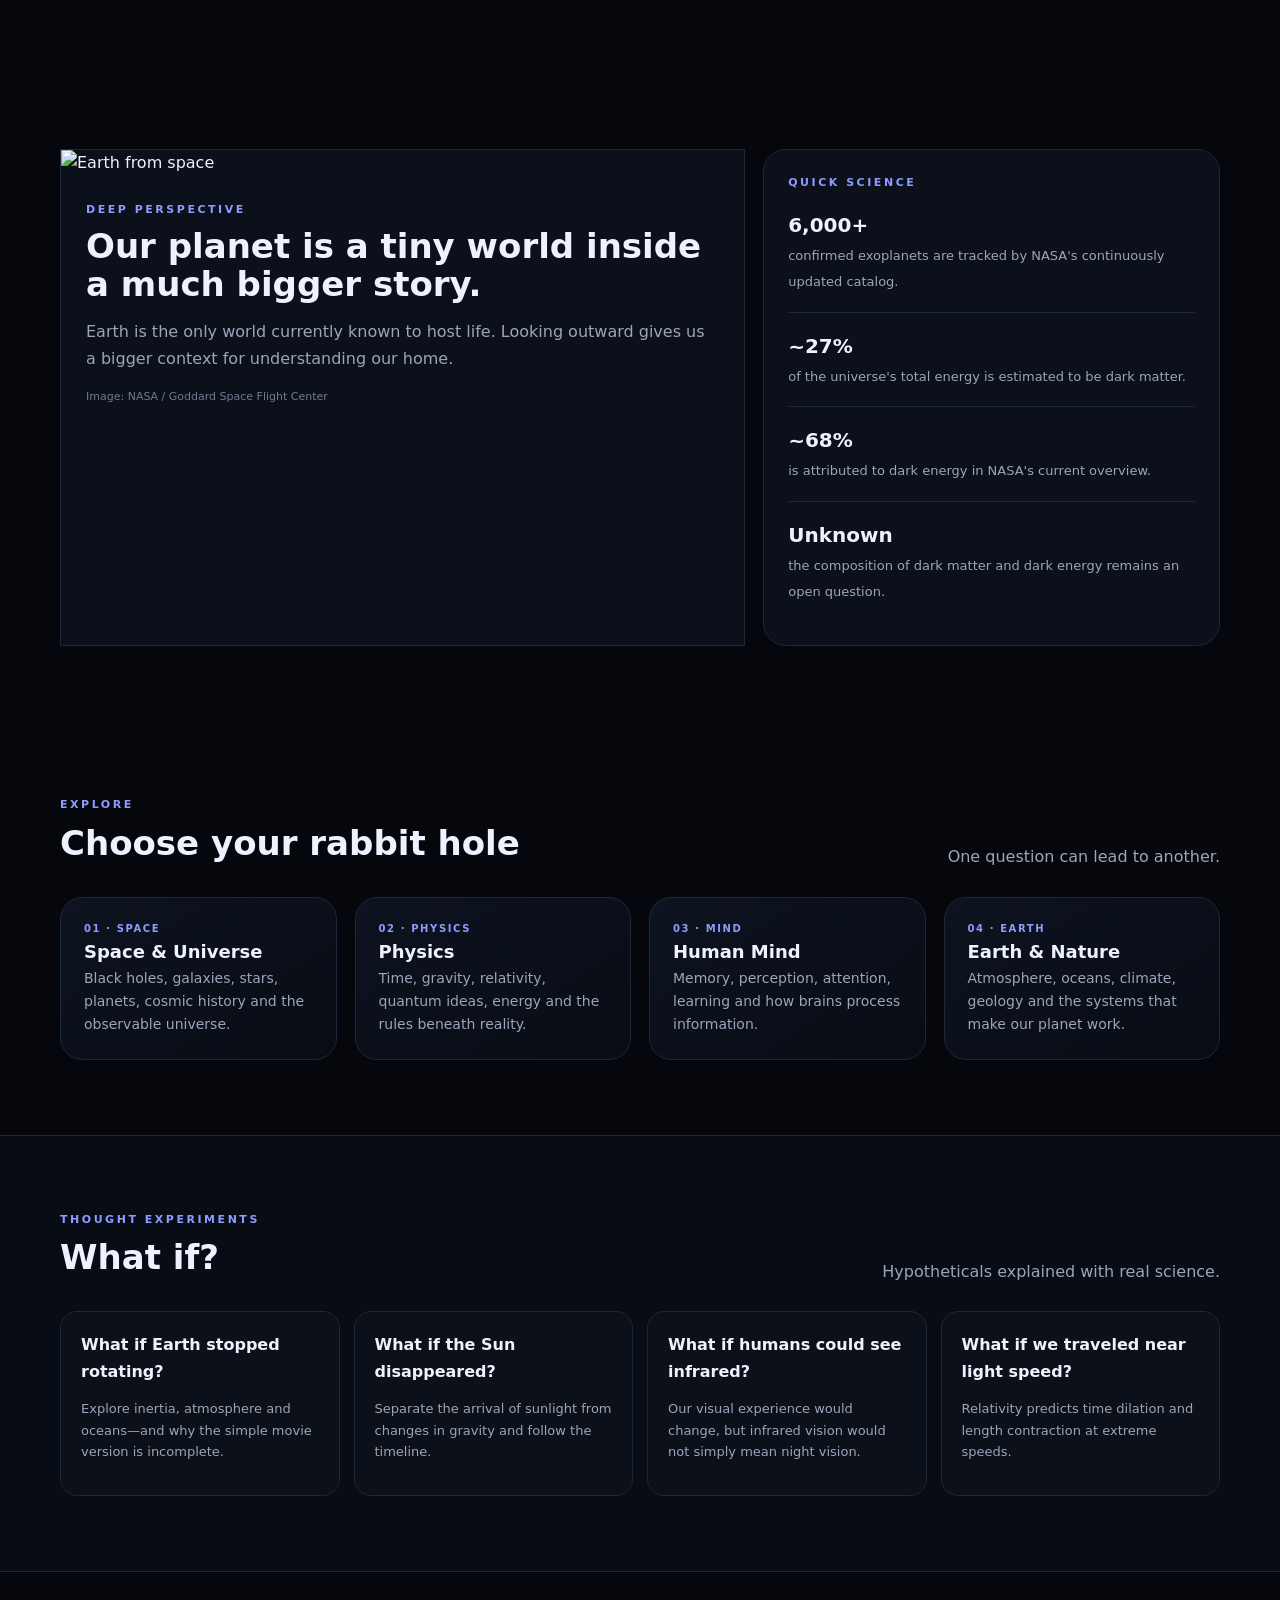
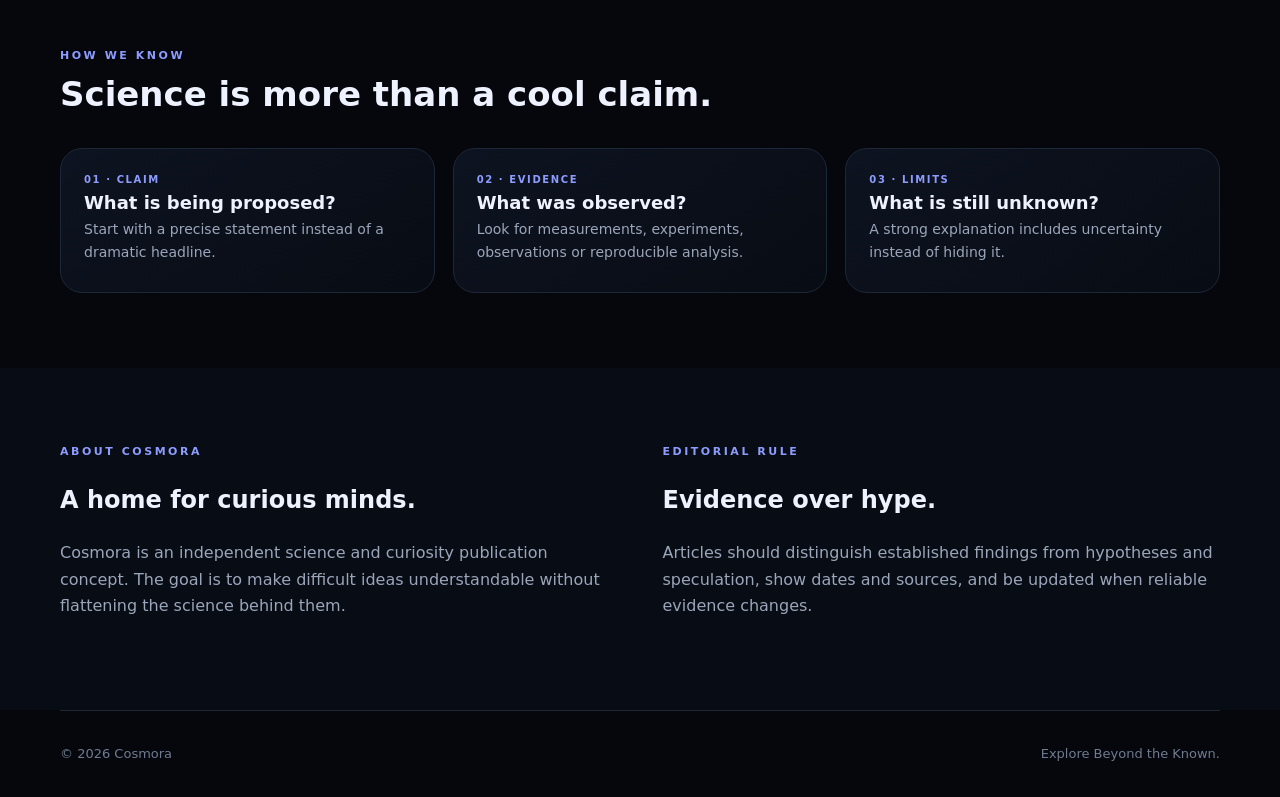
==== commit 4601a9e8: "Add files via upload" ====
--- a/index.html
+++ b/index.html
@@ -1,67 +1,74 @@
 <!doctype html>
 <html lang="en">
 <head>
-<meta charset="utf-8">
-<meta name="viewport" content="width=device-width,initial-scale=1">
+<meta charset="utf-8"><meta name="viewport" content="width=device-width,initial-scale=1">
 <title>Cosmora — Explore Beyond the Known</title>
-<meta name="description" content="Cosmora explores space, physics, the human mind, Earth and the strange science behind our universe.">
+<meta name="description" content="Cosmora is a science and curiosity blog about space, physics, the human mind, Earth and the biggest questions in science.">
 <style>
-*{box-sizing:border-box}html{scroll-behavior:smooth}body{margin:0;background:#05070d;color:#eef2ff;font-family:Inter,system-ui,-apple-system,Segoe UI,sans-serif;line-height:1.6}
-a{color:inherit;text-decoration:none}.wrap{max-width:1120px;margin:auto;padding:0 22px}
-header{position:sticky;top:0;z-index:10;background:rgba(5,7,13,.8);backdrop-filter:blur(16px);border-bottom:1px solid #171c2a}
-.nav{height:72px;display:flex;align-items:center;justify-content:space-between}.brand{font-weight:900;letter-spacing:.16em;font-size:21px}.brand span{opacity:.45}
-nav a{margin-left:26px;color:#aeb7cc;font-size:14px}nav a:hover{color:white}
-.hero{min-height:610px;display:grid;place-items:center;position:relative;overflow:hidden;background:radial-gradient(circle at 50% 45%,#2637a822,transparent 42%)}
-.stars{position:absolute;inset:0;background-image:radial-gradient(#fff 1px,transparent 1px);background-size:80px 80px;opacity:.12}
-.hero-inner{position:relative;text-align:center;max-width:850px;padding:80px 0}
-.kicker{text-transform:uppercase;letter-spacing:.25em;font-size:12px;color:#8794ff;font-weight:800}
-h1{font-size:clamp(54px,9vw,105px);line-height:.95;margin:18px 0;background:linear-gradient(110deg,#fff,#9ba8ff 45%,#b86cff);-webkit-background-clip:text;color:transparent}
-.hero p{font-size:20px;color:#aeb7cc;max-width:650px;margin:0 auto 30px}
-.btn{display:inline-block;padding:13px 20px;border-radius:999px;background:#fff;color:#070912;font-weight:800;margin:5px}.btn.alt{background:#111625;color:#dce2ff;border:1px solid #252c40}
-section{padding:78px 0}.section-title{display:flex;justify-content:space-between;align-items:end;margin-bottom:28px}.section-title h2{font-size:34px;margin:0}.muted{color:#8f99ad}
-.grid{display:grid;grid-template-columns:repeat(3,1fr);gap:18px}.card{background:linear-gradient(145deg,#0d111c,#090c14);border:1px solid #1b2233;border-radius:22px;padding:18px;transition:.25s;overflow:hidden}.card:hover{transform:translateY(-5px);border-color:#3c4770}
-.photo{width:100%;height:205px;object-fit:cover;border-radius:15px;display:block;margin-bottom:19px}.tag{font-size:11px;text-transform:uppercase;letter-spacing:.16em;color:#8794ff;font-weight:800}.card h3{font-size:21px;line-height:1.25;margin:9px 0}.card p{color:#929caf;margin-bottom:0}.credit{font-size:10px;color:#657086;margin-top:10px}
-.topics{grid-template-columns:repeat(4,1fr)}.topic{min-height:150px;padding:24px}.topic b{font-size:18px}.topic p{font-size:14px;color:#858fa4}
-.about{background:#080b13;border-top:1px solid #161c2a;border-bottom:1px solid #161c2a}.aboutbox{max-width:800px}
-footer{padding:35px 0;color:#70798c;font-size:13px;display:flex;justify-content:space-between}
-.article{max-width:820px;margin:auto}.article h2{font-size:40px;line-height:1.1}.article p{color:#b3bbcc;font-size:17px}.note{border-left:3px solid #7d89ff;background:#0c1120;padding:16px 20px;border-radius:8px;color:#cdd4e7}
-@media(max-width:800px){nav a{margin-left:12px}.grid,.topics{grid-template-columns:1fr}.hero{min-height:560px}section{padding:55px 0}.section-title{display:block}.section-title .muted{display:block;margin-top:5px}footer{display:block}}
-</style>
-</head>
+:root{--bg:#05070d;--p:#0b101b;--line:#1d2738;--t:#eef2ff;--m:#9ba6ba;--a:#8d9cff;--max:1160px}
+*{box-sizing:border-box}html{scroll-behavior:smooth}body{margin:0;background:var(--bg);color:var(--t);font:16px/1.65 Inter,system-ui,sans-serif}a{color:inherit;text-decoration:none}.wrap{width:min(var(--max),calc(100% - 32px));margin:auto}
+header{position:sticky;top:0;z-index:10;background:#05070ddd;backdrop-filter:blur(16px);border-bottom:1px solid var(--line)}.nav{height:70px;display:flex;align-items:center;justify-content:space-between}.brand{font-weight:950;letter-spacing:.17em;font-size:21px}.brand i{color:#7687ff;font-style:normal}nav{display:flex;gap:24px}nav a{color:#aab4c8;font-size:14px}
+.hero{min-height:600px;display:grid;align-items:center;position:relative;overflow:hidden;background:radial-gradient(circle at 70% 35%,#4055ff22,transparent 30%),radial-gradient(circle at 30% 70%,#bb5cff14,transparent 30%)}.stars{position:absolute;inset:0;opacity:.18;background-image:radial-gradient(#fff 1px,transparent 1px);background-size:85px 85px}.hero-in{position:relative;padding:90px 0;max-width:820px}.ey{font-size:11px;text-transform:uppercase;letter-spacing:.23em;font-weight:900;color:var(--a)}h1{font-size:clamp(52px,8vw,94px);line-height:.95;letter-spacing:-.055em;margin:18px 0;background:linear-gradient(110deg,#fff,#b7c1ff,#c77cff);-webkit-background-clip:text;color:transparent}.hero p{font-size:20px;color:var(--m);max-width:700px}.btn{display:inline-block;margin:10px 8px 0 0;padding:12px 20px;border-radius:999px;background:#f5f7ff;color:#060811;font-weight:850}.btn.alt{background:#0d1421;color:#eef2ff;border:1px solid #29354c}
+section{padding:75px 0}.head{display:flex;justify-content:space-between;align-items:end;margin-bottom:26px}.head h2{margin:0;font-size:34px}.head p{margin:0;color:var(--m)}.grid{display:grid;grid-template-columns:repeat(3,1fr);gap:18px}.card{background:linear-gradient(145deg,#0d1320,#080c14);border:1px solid var(--line);border-radius:22px;overflow:hidden;transition:.2s;cursor:pointer}.card:hover{transform:translateY(-5px);border-color:#3b4a6b}.cover{width:100%;height:220px;object-fit:cover;display:block}.body{padding:21px}.tag{font-size:10px;text-transform:uppercase;letter-spacing:.16em;color:var(--a);font-weight:900}.card h3{font-size:22px;line-height:1.2;margin:9px 0}.card p{color:var(--m);margin:0}.meta,.credit{font-size:11px;color:#707b90;margin-top:11px}.search{display:flex;margin-bottom:20px}.search input{width:100%;padding:14px 16px;border:1px solid var(--line);border-radius:13px;background:#090e17;color:white;outline:0}.topics{grid-template-columns:repeat(4,1fr)}.topic{padding:23px;min-height:145px}.topic b{font-size:18px}.topic p{font-size:14px;color:var(--m)}
+.feature{display:grid;grid-template-columns:1.2fr .8fr;gap:18px}.feature,.side{border-radius:23px}.feature-main{background:#0b101a;border:1px solid var(--line);overflow:hidden}.feature-main img{width:100%;height:330px;object-fit:cover}.inside{padding:25px}.inside h3{font-size:34px;line-height:1.1;margin:9px 0}.side{background:#0b101a;border:1px solid var(--line);padding:24px}.fact{padding:17px 0;border-bottom:1px solid var(--line)}.fact:last-child{border:0}.fact strong{display:block;font-size:20px}.fact span{font-size:13px;color:var(--m)}
+.what{background:#080c14;border-top:1px solid var(--line);border-bottom:1px solid var(--line)}.whatgrid{display:grid;grid-template-columns:repeat(4,1fr);gap:14px}.whatcard{padding:20px;border:1px solid var(--line);border-radius:17px;background:#0b1019}.whatcard p{font-size:13px;color:var(--m)}
+.about{background:#080c14}.aboutgrid{display:grid;grid-template-columns:1fr 1fr;gap:45px}.about p{color:var(--m)}
+.article{display:none}.article.active{display:block}.article-main{max-width:850px}.back{color:var(--a);font-weight:800}.article h1{font-size:clamp(44px,7vw,72px);background:none;color:white;-webkit-text-fill-color:initial}.article .lead{font-size:20px;color:#b6c0d1}.article h2{font-size:28px;margin-top:42px}.article p,.article li{font-size:17px;color:#b8c1d0}.article img{width:100%;max-height:440px;object-fit:cover;border-radius:20px;margin:20px 0}.sources{margin-top:28px;padding:18px;background:#0b111d;border:1px solid var(--line);border-radius:14px}.sources a{color:#aeb8ff;text-decoration:underline}
+footer{border-top:1px solid var(--line);padding:32px 0;color:#707b90;display:flex;justify-content:space-between;font-size:13px}
+@media(max-width:850px){.grid,.feature,.aboutgrid{grid-template-columns:1fr}.topics,.whatgrid{grid-template-columns:1fr 1fr}.feature-main img{height:240px}}@media(max-width:560px){nav{gap:10px}nav a:last-child{display:none}.topics,.whatgrid{grid-template-columns:1fr}.head{display:block}.head p{margin-top:5px}.hero p{font-size:17px}footer{display:block}}
+</style></head>
 <body>
-<header><div class="wrap nav"><a class="brand" href="#">COSMORA<span>•</span></a><nav><a href="#discover">Discover</a><a href="#topics">Topics</a><a href="#about">About</a></nav></div></header>
+<header><div class="wrap nav"><a class="brand" href="#" onclick="home();return false">COSMORA<i>•</i></a><nav><a href="#discover" onclick="home()">Discover</a><a href="#topics" onclick="home()">Topics</a><a href="#about" onclick="home()">About</a></nav></div></header>
 
-<main>
-<section class="hero"><div class="stars"></div><div class="hero-inner"><div class="kicker">Science · Curiosity · Discovery</div><h1>Explore Beyond<br>the Known.</h1><p>The universe is stranger than fiction. Cosmora turns fascinating questions about space, physics, Earth and the human mind into clear, engaging stories.</p><a class="btn" href="#discover">Start exploring</a><a class="btn alt" href="#topics">Browse topics</a></div></section>
+<main id="home">
+<section class="hero"><div class="stars"></div><div class="wrap hero-in"><div class="ey">Science · Curiosity · Discovery</div><h1>Explore Beyond<br>the Known.</h1><p>Big questions. Real evidence. Clear explanations. Cosmora is a science blog for people who want to understand the weird, beautiful and unfinished parts of reality.</p><a class="btn" href="#discover">Start exploring</a><a class="btn alt" href="#topics">Browse topics</a></div></section>
 
-<section id="discover"><div class="wrap"><div class="section-title"><h2>Featured discoveries</h2><span class="muted">Real scientific imagery + clear explanations</span></div>
-<div class="grid">
-<article class="card">
-<img class="photo" src="https://svs.gsfc.nasa.gov/vis/a000000/a002600/a002631/blue.0001.jpg" alt="Earth viewed from space">
-<div class="tag">Earth & Space</div><h3>What Does Earth Look Like From Space?</h3><p>Seeing our planet from above reveals a thin atmosphere, enormous oceans and a world that is part of a much larger cosmic environment.</p><div class="credit">Image: NASA/Goddard Space Flight Center</div>
-</article>
-<article class="card">
-<img class="photo" src="https://svs.gsfc.nasa.gov/vis/a010000/a014100/a014146/BH_accretion_disk_viz_desktop.png" alt="NASA black hole accretion disk visualization">
-<div class="tag">Universe</div><h3>What Actually Happens Around a Black Hole?</h3><p>Extreme gravity can bend the path of light. This NASA visualization shows how an accretion disk can appear warped around a black hole.</p><div class="credit">Image: NASA's Goddard Space Flight Center / Jeremy Schnittman</div>
-</article>
-<article class="card">
-<img class="photo" src="https://assets.science.nasa.gov/dynamicimage/assets/science/missions/hubble/releases/2025/04/STScI-01JQCFPAES3ND3FHAVTAWAECD2.tif?w=1200" alt="Hubble spiral galaxy NGC 5335">
-<div class="tag">Galaxies</div><h3>How Do Spiral Galaxies Take Shape?</h3><p>Hubble observations let scientists study the structure of galaxies, from bright central regions to winding arms where stars form.</p><div class="credit">Image: NASA/ESA/STScI, Hubble</div>
-</article>
+<section id="discover"><div class="wrap"><div class="head"><div><div class="ey">The latest</div><h2>Featured discoveries</h2></div><p>Evidence first. Wonder always.</p></div>
+<div class="search"><input id="q" oninput="filter()" placeholder="Search Cosmora — black holes, time, exoplanets..."></div>
+<div class="grid" id="cards">
+<article class="card" data-key="black hole event horizon gravity time universe" onclick="show('black')"><img class="cover" src="https://svs.gsfc.nasa.gov/vis/a010000/a014100/a014146/BH_accretion_disk_viz_desktop.png" alt="NASA black hole visualization"><div class="body"><div class="tag">Universe · 8 min</div><h3>What Actually Happens Around a Black Hole?</h3><p>Event horizons, warped spacetime, accretion disks and why a black hole is not a cosmic vacuum cleaner.</p><div class="meta">Cosmora Science Desk · 2026</div><div class="credit">Image: NASA / Goddard Space Flight Center / Jeremy Schnittman</div></div></article>
+<article class="card" data-key="dark matter invisible gravity galaxy cosmology" onclick="show('dark')"><img class="cover" src="https://www.jpl.nasa.gov/images/dark-matter/" alt="NASA dark matter resource"><div class="body"><div class="tag">Cosmology · 9 min</div><h3>The Universe Is Mostly Made of Something We Cannot See</h3><p>Dark matter does not glow, but its gravitational influence leaves measurable clues across galaxies and clusters.</p><div class="meta">Cosmora Science Desk · 2026</div><div class="credit">Source: NASA Science / NASA JPL-Caltech</div></div></article>
+<article class="card" data-key="exoplanets planets stars habitable life space" onclick="show('exo')"><img class="cover" src="https://science.nasa.gov/wp-content/uploads/2024/05/exoplanet-discovery-chart.jpg" alt="NASA exoplanet discovery chart"><div class="body"><div class="tag">Exoplanets · 7 min</div><h3>Thousands of Worlds Orbit Other Stars</h3><p>Exoplanets show that planets around other stars are real—and astronomers keep searching for intriguing worlds.</p><div class="meta">Cosmora Science Desk · 2026</div><div class="credit">Source: NASA Exoplanet Exploration</div></div></article>
 </div></div></section>
 
-<section id="topics"><div class="wrap"><div class="section-title"><h2>Explore by topic</h2><span class="muted">Follow your curiosity</span></div>
-<div class="grid topics">
-<div class="card topic"><div class="tag">01</div><b>Space & Universe</b><p>Galaxies, stars, planets, black holes and the deepest cosmic mysteries.</p></div>
-<div class="card topic"><div class="tag">02</div><b>Physics</b><p>Time, gravity, quantum ideas, energy and the rules behind reality.</p></div>
-<div class="card topic"><div class="tag">03</div><b>Human Mind</b><p>Memory, perception, consciousness and the science of how we think.</p></div>
-<div class="card topic"><div class="tag">04</div><b>Earth & Nature</b><p>Our planet, its systems, life and the surprising science around us.</p></div>
+<section><div class="wrap"><div class="feature">
+<div class="feature-main"><img src="https://svs.gsfc.nasa.gov/vis/a000000/a002600/a002631/blue.0001.jpg" alt="Earth from space"><div class="inside"><div class="ey">Deep perspective</div><h3>Our planet is a tiny world inside a much bigger story.</h3><p style="color:var(--m)">Earth is the only world currently known to host life. Looking outward gives us a bigger context for understanding our home.</p><div class="credit">Image: NASA / Goddard Space Flight Center</div></div></div>
+<div class="side"><div class="ey">Quick science</div><div class="fact"><strong>6,000+</strong><span>confirmed exoplanets are tracked by NASA's continuously updated catalog.</span></div><div class="fact"><strong>~27%</strong><span>of the universe's total energy is estimated to be dark matter.</span></div><div class="fact"><strong>~68%</strong><span>is attributed to dark energy in NASA's current overview.</span></div><div class="fact"><strong>Unknown</strong><span>the composition of dark matter and dark energy remains an open question.</span></div></div>
 </div></div></section>
 
-<section><div class="wrap article"><div class="kicker">Science explained</div><h2>Reality has better plot twists than fiction.</h2><p>From a clock on Earth to a clock near a massive object, physics tells us that time is not experienced identically everywhere. From memory to distant galaxies, modern science keeps replacing simple assumptions with deeper ideas.</p><div class="note">Cosmora separates established scientific evidence from hypotheses and speculation. Articles should be checked against authoritative scientific sources and updated when evidence changes.</div></div></section>
+<section id="topics"><div class="wrap"><div class="head"><div><div class="ey">Explore</div><h2>Choose your rabbit hole</h2></div><p>One question can lead to another.</p></div><div class="grid topics">
+<div class="card topic"><div class="tag">01 · Space</div><b>Space & Universe</b><p>Black holes, galaxies, stars, planets, cosmic history and the observable universe.</p></div>
+<div class="card topic"><div class="tag">02 · Physics</div><b>Physics</b><p>Time, gravity, relativity, quantum ideas, energy and the rules beneath reality.</p></div>
+<div class="card topic"><div class="tag">03 · Mind</div><b>Human Mind</b><p>Memory, perception, attention, learning and how brains process information.</p></div>
+<div class="card topic"><div class="tag">04 · Earth</div><b>Earth & Nature</b><p>Atmosphere, oceans, climate, geology and the systems that make our planet work.</p></div>
+</div></div></section>
 
-<section id="about" class="about"><div class="wrap aboutbox"><div class="kicker">About Cosmora</div><h2>A home for curious minds.</h2><p class="muted">Cosmora is an independent science and curiosity publication concept focused on accessible explanations. Our goal is simple: take fascinating questions, explain what scientists actually know, and make the journey enjoyable.</p><p class="muted">Featured NASA imagery is credited directly on the cards. More articles and source pages can be added as the site grows.</p></div></section>
+<section class="what"><div class="wrap"><div class="head"><div><div class="ey">Thought experiments</div><h2>What if?</h2></div><p>Hypotheticals explained with real science.</p></div><div class="whatgrid">
+<div class="whatcard"><b>What if Earth stopped rotating?</b><p>Explore inertia, atmosphere and oceans—and why the simple movie version is incomplete.</p></div>
+<div class="whatcard"><b>What if the Sun disappeared?</b><p>Separate the arrival of sunlight from changes in gravity and follow the timeline.</p></div>
+<div class="whatcard"><b>What if humans could see infrared?</b><p>Our visual experience would change, but infrared vision would not simply mean night vision.</p></div>
+<div class="whatcard"><b>What if we traveled near light speed?</b><p>Relativity predicts time dilation and length contraction at extreme speeds.</p></div>
+</div></div></section>
+
+<section><div class="wrap"><div class="head"><div><div class="ey">How we know</div><h2>Science is more than a cool claim.</h2></div></div><div class="grid">
+<div class="card topic"><div class="tag">01 · Claim</div><b>What is being proposed?</b><p>Start with a precise statement instead of a dramatic headline.</p></div>
+<div class="card topic"><div class="tag">02 · Evidence</div><b>What was observed?</b><p>Look for measurements, experiments, observations or reproducible analysis.</p></div>
+<div class="card topic"><div class="tag">03 · Limits</div><b>What is still unknown?</b><p>A strong explanation includes uncertainty instead of hiding it.</p></div>
+</div></div></section>
+
+<section id="about" class="about"><div class="wrap aboutgrid"><div><div class="ey">About Cosmora</div><h2>A home for curious minds.</h2><p>Cosmora is an independent science and curiosity publication concept. The goal is to make difficult ideas understandable without flattening the science behind them.</p></div><div><div class="ey">Editorial rule</div><h2>Evidence over hype.</h2><p>Articles should distinguish established findings from hypotheses and speculation, show dates and sources, and be updated when reliable evidence changes.</p></div></div></section>
 </main>
 
+<section id="black" class="article"><div class="wrap article-main"><a class="back" href="#" onclick="home();return false">← Back to Cosmora</a><div class="ey" style="margin-top:30px">Universe · Deep dive</div><h1>What Actually Happens Around a Black Hole?</h1><p class="lead">Black holes are regions where gravity becomes so strong that an event horizon forms—a boundary beyond which light cannot escape to the outside universe.</p><img src="https://svs.gsfc.nasa.gov/vis/a010000/a014100/a014146/BH_accretion_disk_viz_desktop.png" alt="Black hole visualization"><h2>Gravity changes spacetime</h2><p>In Einstein's general relativity, gravity is described through the curvature of spacetime. Massive objects change the geometry around them. Near a black hole, these effects become extreme.</p><h2>Time does not tick at the same rate everywhere</h2><p>NASA explains that gravitational time dilation is measurable even on Earth: clocks at different gravitational potentials tick at slightly different rates. Near a black hole, the effect becomes much stronger.</p><h2>The event horizon</h2><p>The event horizon is not a physical surface. It is a boundary in spacetime. Once something crosses it, no signal traveling at or below light speed can return to a distant observer.</p><h2>Accretion disks</h2><p>Some black holes are surrounded by hot gas and dust forming an accretion disk. This material can become extremely hot and bright even though light from inside the event horizon cannot escape.</p><div class="sources"><b>Sources</b><br><a href="https://science.nasa.gov/universe/what-happens-when-something-gets-too-close-to-a-black-hole/" target="_blank">NASA Science — Black holes and time dilation</a></div></div></section>
+
+<section id="dark" class="article"><div class="wrap article-main"><a class="back" href="#" onclick="home();return false">← Back to Cosmora</a><div class="ey" style="margin-top:30px">Cosmology · Deep dive</div><h1>The Universe Is Mostly Made of Something We Cannot See</h1><p class="lead">Dark matter is inferred from gravitational effects even though it does not appear to emit, absorb or reflect enough light for direct observation.</p><h2>The missing-gravity problem</h2><p>Stars in galaxies and galaxies in clusters move in ways that cannot be fully explained by visible matter alone. Gravitational lensing provides another clue because mass can bend light.</p><h2>How much?</h2><p>NASA's current overview estimates ordinary matter at about 5%, dark matter at about 27%, and dark energy at about 68% of the universe's total energy budget. The identity of dark matter remains unknown.</p><h2>Candidates are still candidates</h2><p>Scientists have proposed several possible particles and other explanations, but there is no confirmed identity for dark matter. That uncertainty is part of the scientific story.</p><div class="sources"><b>Sources</b><br><a href="https://science.nasa.gov/dark-matter/" target="_blank">NASA Science — Dark Matter</a><br><a href="https://www.esa.int/Science_Exploration/Space_Science/Euclid/The_dark_Universe" target="_blank">ESA — The dark Universe</a></div></div></section>
+
+<section id="exo" class="article"><div class="wrap article-main"><a class="back" href="#" onclick="home();return false">← Back to Cosmora</a><div class="ey" style="margin-top:30px">Exoplanets · Deep dive</div><h1>Thousands of Worlds Orbit Other Stars</h1><p class="lead">An exoplanet is a planet outside our Solar System. NASA's continuously updated catalog has passed the 6,000-confirmed-planet milestone.</p><h2>How are they found?</h2><p>Many exoplanets are detected indirectly. The transit method looks for repeated dips in a star's brightness when a planet crosses in front of it. Other methods measure the motion of a star caused by an orbiting planet's gravity.</p><h2>Could any host life?</h2><p>Earth is the only world currently known to host life. Scientists search for planets with potentially interesting conditions, including worlds in habitable zones, but a habitable-zone location does not prove that life exists there.</p><h2>Why keep searching?</h2><p>Each planetary system gives scientists another data point for understanding how planets form and how common different planetary environments may be.</p><div class="sources"><b>Sources</b><br><a href="https://science.nasa.gov/exoplanets/" target="_blank">NASA Exoplanet Exploration</a><br><a href="https://science.nasa.gov/exoplanets/how-many-exoplanets-are-there/" target="_blank">NASA — How many exoplanets are there?</a></div></div></section>
+
 <footer class="wrap"><span>© 2026 Cosmora</span><span>Explore Beyond the Known.</span></footer>
+<script>
+function show(id){document.getElementById("home").style.display="none";document.querySelectorAll(".article").forEach(x=>x.classList.remove("active"));document.getElementById(id).classList.add("active");scrollTo(0,0)}
+function home(){document.querySelectorAll(".article").forEach(x=>x.classList.remove("active"));document.getElementById("home").style.display="block"}
+function filter(){let q=document.getElementById("q").value.toLowerCase();document.querySelectorAll("#cards .card").forEach(c=>c.style.display=(!q||c.dataset.key.includes(q)||c.innerText.toLowerCase().includes(q))?"block":"none")}
+</script>
 </body></html>
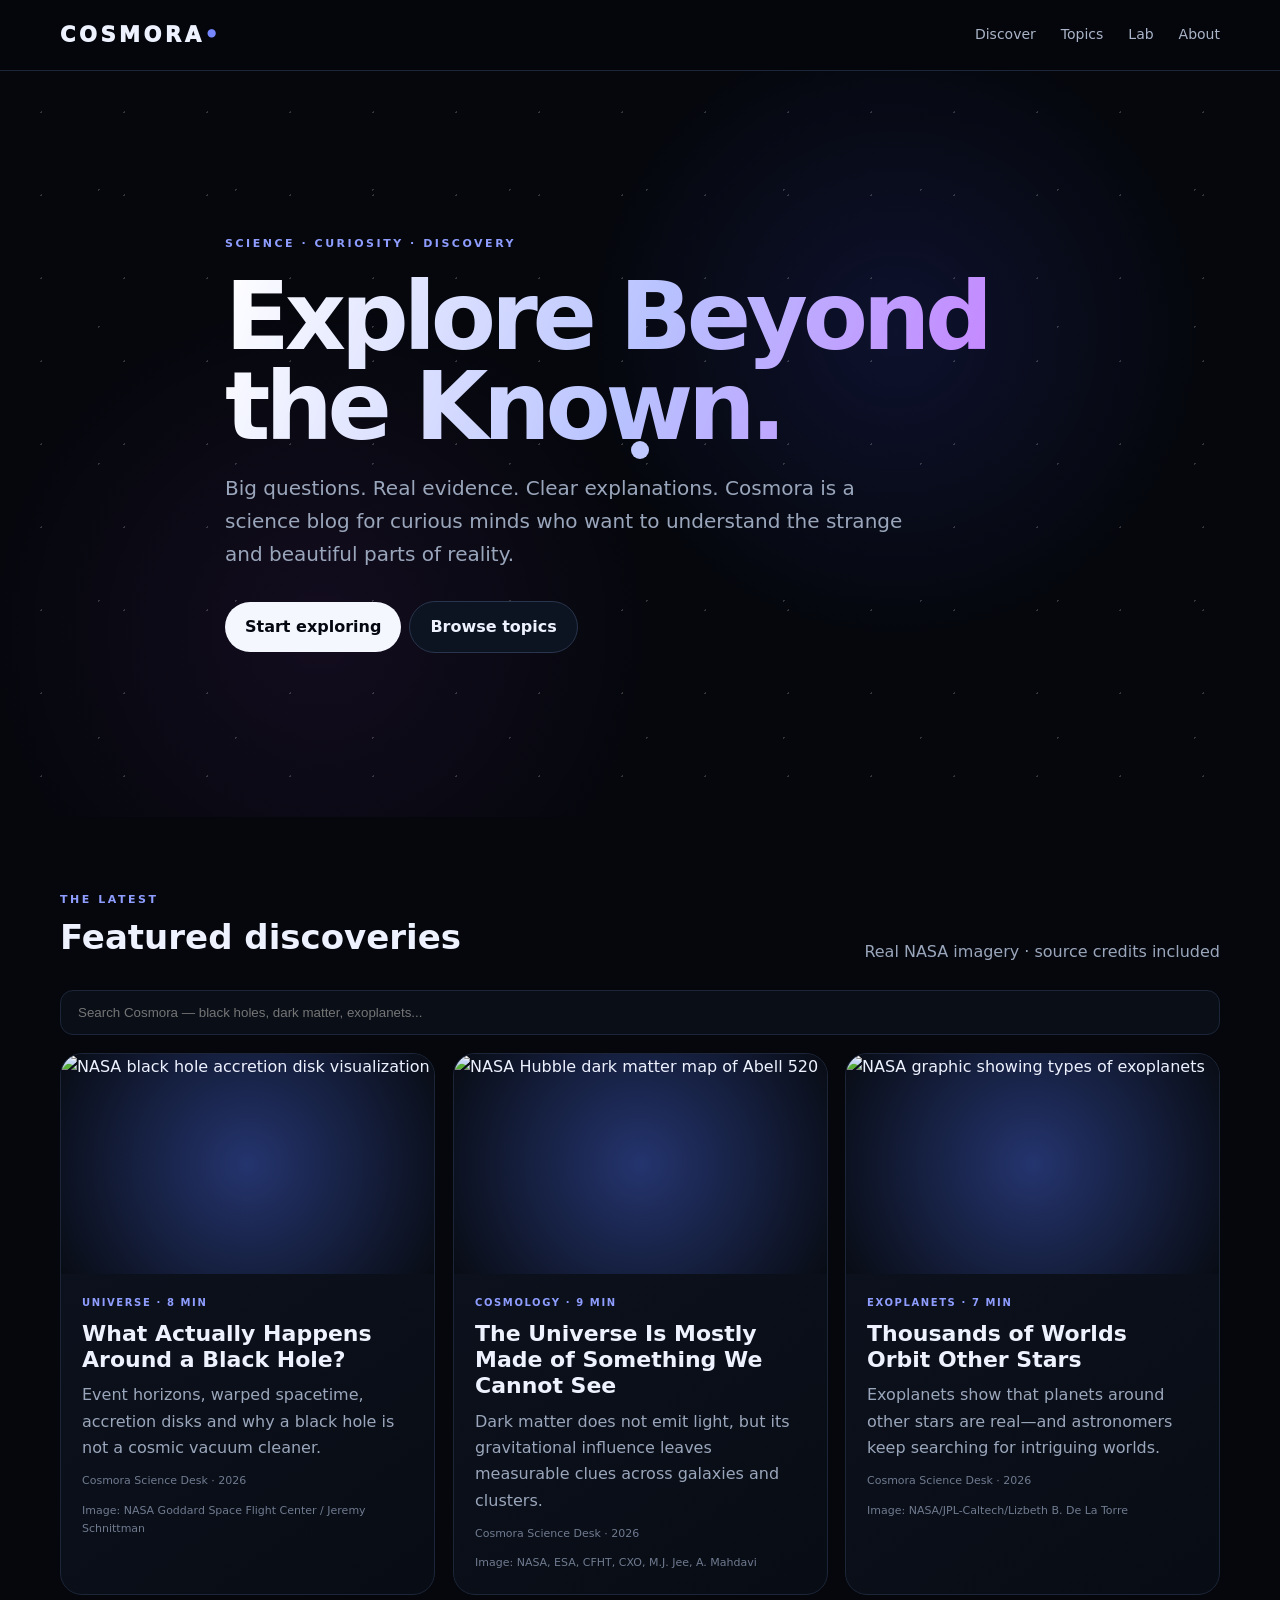
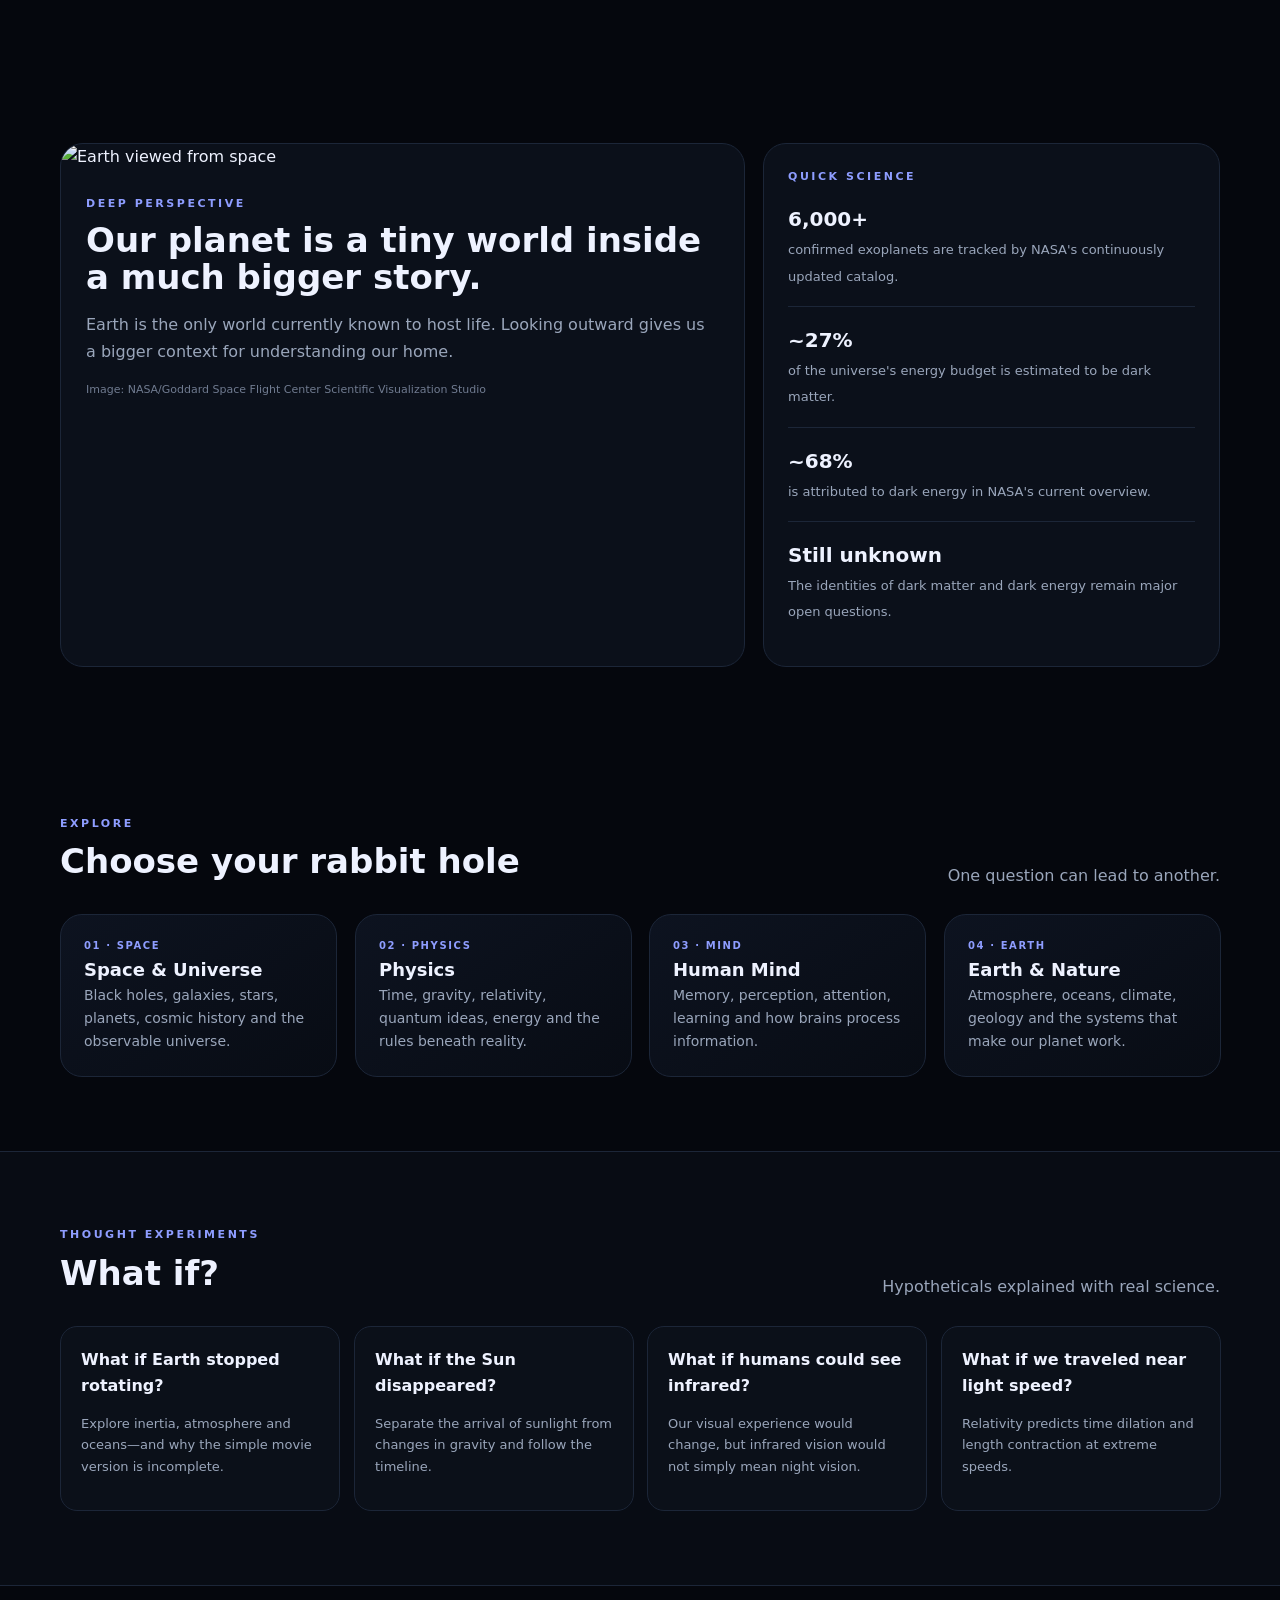
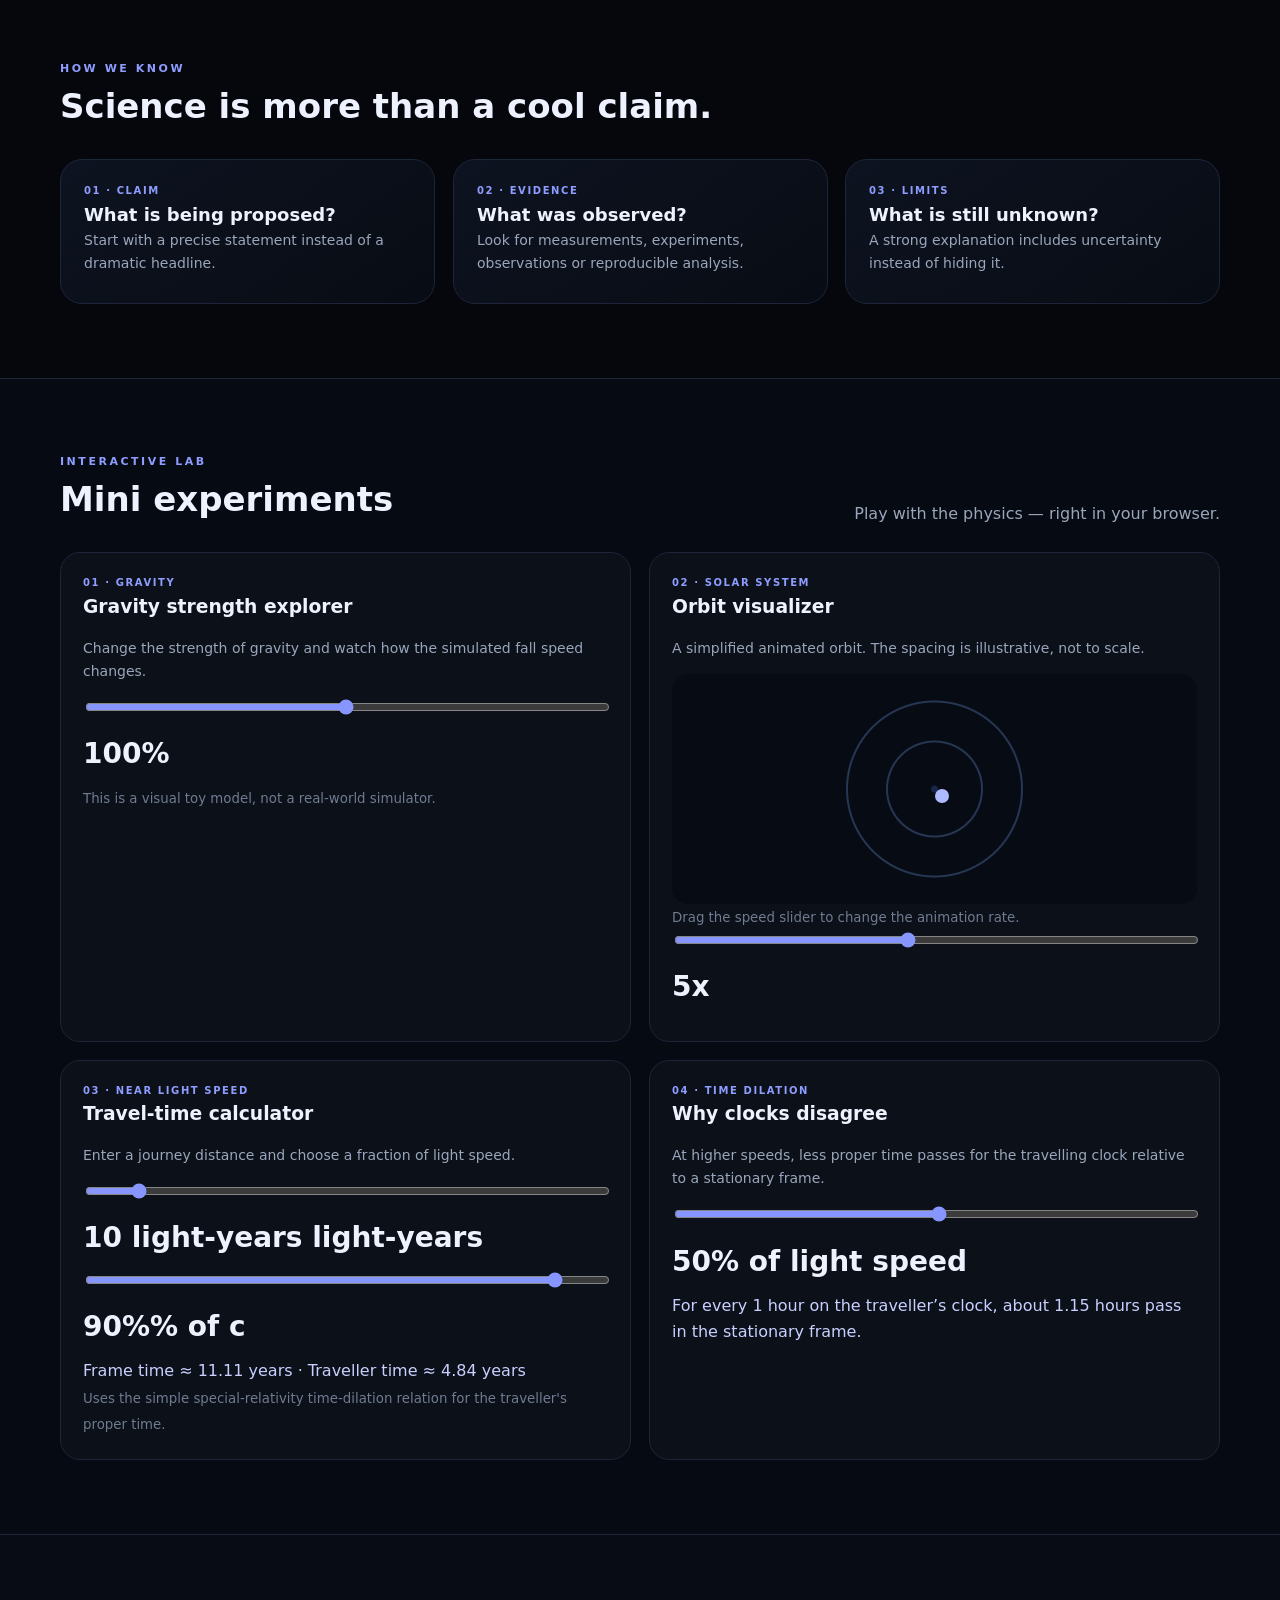
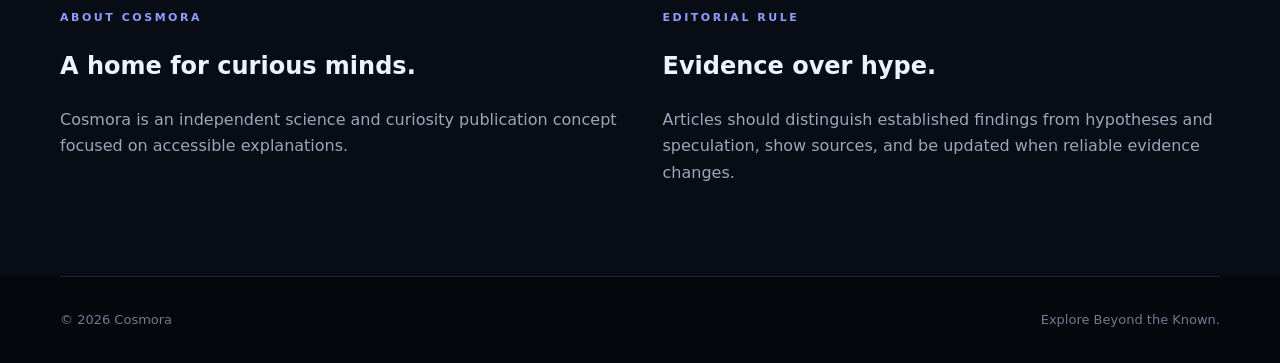
==== commit d66258ca: "Add files via upload" ====
--- a/index.html
+++ b/index.html
@@ -1,39 +1,57 @@
 <!doctype html>
 <html lang="en">
 <head>
-<meta charset="utf-8"><meta name="viewport" content="width=device-width,initial-scale=1">
+<meta charset="utf-8">
+<meta name="viewport" content="width=device-width,initial-scale=1">
 <title>Cosmora — Explore Beyond the Known</title>
-<meta name="description" content="Cosmora is a science and curiosity blog about space, physics, the human mind, Earth and the biggest questions in science.">
+<meta name="description" content="Cosmora — a science and curiosity blog exploring space, physics, Earth and the human mind.">
 <style>
-:root{--bg:#05070d;--p:#0b101b;--line:#1d2738;--t:#eef2ff;--m:#9ba6ba;--a:#8d9cff;--max:1160px}
-*{box-sizing:border-box}html{scroll-behavior:smooth}body{margin:0;background:var(--bg);color:var(--t);font:16px/1.65 Inter,system-ui,sans-serif}a{color:inherit;text-decoration:none}.wrap{width:min(var(--max),calc(100% - 32px));margin:auto}
-header{position:sticky;top:0;z-index:10;background:#05070ddd;backdrop-filter:blur(16px);border-bottom:1px solid var(--line)}.nav{height:70px;display:flex;align-items:center;justify-content:space-between}.brand{font-weight:950;letter-spacing:.17em;font-size:21px}.brand i{color:#7687ff;font-style:normal}nav{display:flex;gap:24px}nav a{color:#aab4c8;font-size:14px}
-.hero{min-height:600px;display:grid;align-items:center;position:relative;overflow:hidden;background:radial-gradient(circle at 70% 35%,#4055ff22,transparent 30%),radial-gradient(circle at 30% 70%,#bb5cff14,transparent 30%)}.stars{position:absolute;inset:0;opacity:.18;background-image:radial-gradient(#fff 1px,transparent 1px);background-size:85px 85px}.hero-in{position:relative;padding:90px 0;max-width:820px}.ey{font-size:11px;text-transform:uppercase;letter-spacing:.23em;font-weight:900;color:var(--a)}h1{font-size:clamp(52px,8vw,94px);line-height:.95;letter-spacing:-.055em;margin:18px 0;background:linear-gradient(110deg,#fff,#b7c1ff,#c77cff);-webkit-background-clip:text;color:transparent}.hero p{font-size:20px;color:var(--m);max-width:700px}.btn{display:inline-block;margin:10px 8px 0 0;padding:12px 20px;border-radius:999px;background:#f5f7ff;color:#060811;font-weight:850}.btn.alt{background:#0d1421;color:#eef2ff;border:1px solid #29354c}
-section{padding:75px 0}.head{display:flex;justify-content:space-between;align-items:end;margin-bottom:26px}.head h2{margin:0;font-size:34px}.head p{margin:0;color:var(--m)}.grid{display:grid;grid-template-columns:repeat(3,1fr);gap:18px}.card{background:linear-gradient(145deg,#0d1320,#080c14);border:1px solid var(--line);border-radius:22px;overflow:hidden;transition:.2s;cursor:pointer}.card:hover{transform:translateY(-5px);border-color:#3b4a6b}.cover{width:100%;height:220px;object-fit:cover;display:block}.body{padding:21px}.tag{font-size:10px;text-transform:uppercase;letter-spacing:.16em;color:var(--a);font-weight:900}.card h3{font-size:22px;line-height:1.2;margin:9px 0}.card p{color:var(--m);margin:0}.meta,.credit{font-size:11px;color:#707b90;margin-top:11px}.search{display:flex;margin-bottom:20px}.search input{width:100%;padding:14px 16px;border:1px solid var(--line);border-radius:13px;background:#090e17;color:white;outline:0}.topics{grid-template-columns:repeat(4,1fr)}.topic{padding:23px;min-height:145px}.topic b{font-size:18px}.topic p{font-size:14px;color:var(--m)}
-.feature{display:grid;grid-template-columns:1.2fr .8fr;gap:18px}.feature,.side{border-radius:23px}.feature-main{background:#0b101a;border:1px solid var(--line);overflow:hidden}.feature-main img{width:100%;height:330px;object-fit:cover}.inside{padding:25px}.inside h3{font-size:34px;line-height:1.1;margin:9px 0}.side{background:#0b101a;border:1px solid var(--line);padding:24px}.fact{padding:17px 0;border-bottom:1px solid var(--line)}.fact:last-child{border:0}.fact strong{display:block;font-size:20px}.fact span{font-size:13px;color:var(--m)}
-.what{background:#080c14;border-top:1px solid var(--line);border-bottom:1px solid var(--line)}.whatgrid{display:grid;grid-template-columns:repeat(4,1fr);gap:14px}.whatcard{padding:20px;border:1px solid var(--line);border-radius:17px;background:#0b1019}.whatcard p{font-size:13px;color:var(--m)}
-.about{background:#080c14}.aboutgrid{display:grid;grid-template-columns:1fr 1fr;gap:45px}.about p{color:var(--m)}
-.article{display:none}.article.active{display:block}.article-main{max-width:850px}.back{color:var(--a);font-weight:800}.article h1{font-size:clamp(44px,7vw,72px);background:none;color:white;-webkit-text-fill-color:initial}.article .lead{font-size:20px;color:#b6c0d1}.article h2{font-size:28px;margin-top:42px}.article p,.article li{font-size:17px;color:#b8c1d0}.article img{width:100%;max-height:440px;object-fit:cover;border-radius:20px;margin:20px 0}.sources{margin-top:28px;padding:18px;background:#0b111d;border:1px solid var(--line);border-radius:14px}.sources a{color:#aeb8ff;text-decoration:underline}
-footer{border-top:1px solid var(--line);padding:32px 0;color:#707b90;display:flex;justify-content:space-between;font-size:13px}
-@media(max-width:850px){.grid,.feature,.aboutgrid{grid-template-columns:1fr}.topics,.whatgrid{grid-template-columns:1fr 1fr}.feature-main img{height:240px}}@media(max-width:560px){nav{gap:10px}nav a:last-child{display:none}.topics,.whatgrid{grid-template-columns:1fr}.head{display:block}.head p{margin-top:5px}.hero p{font-size:17px}footer{display:block}}
-</style></head>
-<body>
-<header><div class="wrap nav"><a class="brand" href="#" onclick="home();return false">COSMORA<i>•</i></a><nav><a href="#discover" onclick="home()">Discover</a><a href="#topics" onclick="home()">Topics</a><a href="#about" onclick="home()">About</a></nav></div></header>
+:root{--bg:#05070d;--panel:#0b101a;--line:#1c2638;--text:#eef2ff;--muted:#9aa6bb;--accent:#8e9dff;--max:1160px}
+*{box-sizing:border-box}html{scroll-behavior:smooth}body{margin:0;background:var(--bg);color:var(--text);font-family:Inter,system-ui,-apple-system,Segoe UI,sans-serif;line-height:1.65}a{color:inherit;text-decoration:none}.wrap{width:min(var(--max),calc(100% - 34px));margin:auto}
+header{position:sticky;top:0;z-index:20;background:#05070ddd;backdrop-filter:blur(16px);border-bottom:1px solid var(--line)}.nav{height:70px;display:flex;align-items:center;justify-content:space-between}.brand{font-size:21px;font-weight:950;letter-spacing:.17em}.brand i{color:#7687ff;font-style:normal}nav{display:flex;gap:25px}nav a{color:#aab4c8;font-size:14px}
+.hero{min-height:590px;display:grid;align-items:center;position:relative;overflow:hidden;background:radial-gradient(circle at 70% 35%,#4557ff22,transparent 30%),radial-gradient(circle at 25% 75%,#c254ff13,transparent 30%)}.stars{position:absolute;inset:0;opacity:.18;background-image:radial-gradient(#fff 1px,transparent 1px),radial-gradient(#fff 1px,transparent 1px);background-size:83px 83px,137px 137px;background-position:0 0,30px 50px}.hero-in{position:relative;padding:90px 0;max-width:830px}.ey{font-size:11px;text-transform:uppercase;letter-spacing:.23em;font-weight:900;color:var(--accent)}.hero h1{font-size:clamp(52px,8vw,95px);line-height:.95;letter-spacing:-.055em;margin:18px 0;background:linear-gradient(110deg,#fff,#b8c2ff,#c878ff);-webkit-background-clip:text;color:transparent}.hero p{font-size:20px;color:var(--muted);max-width:710px}.btn{display:inline-block;padding:12px 20px;margin:10px 8px 0 0;border-radius:999px;background:#f5f7ff;color:#060811;font-weight:850}.btn.alt{background:#0d1421;color:#eef2ff;border:1px solid #29354c}
+section{padding:74px 0}.head{display:flex;justify-content:space-between;align-items:end;gap:20px;margin-bottom:25px}.head h2{margin:0;font-size:34px}.head p{margin:0;color:var(--muted)}
+.search{margin-bottom:18px}.search input{width:100%;padding:14px 17px;border-radius:13px;border:1px solid var(--line);background:#090e17;color:#fff;outline:0}.grid{display:grid;grid-template-columns:repeat(3,1fr);gap:18px}.card{background:linear-gradient(145deg,#0d1320,#080c14);border:1px solid var(--line);border-radius:22px;overflow:hidden;transition:.22s;cursor:pointer}.card:hover{transform:translateY(-5px);border-color:#3c4b6c}.cover{width:100%;height:220px;display:block;object-fit:cover;background:radial-gradient(circle,#24346e,#080c14)}.body{padding:21px}.tag{font-size:10px;text-transform:uppercase;letter-spacing:.16em;color:var(--accent);font-weight:900}.card h3{font-size:22px;line-height:1.2;margin:9px 0}.card p{color:var(--muted);margin:0}.meta,.credit{font-size:11px;color:#707b90;margin-top:11px}
+.feature{display:grid;grid-template-columns:1.2fr .8fr;gap:18px}.feature-main,.side{background:#0b101a;border:1px solid var(--line);border-radius:23px;overflow:hidden}.feature-main img{width:100%;height:330px;object-fit:cover}.inside{padding:25px}.inside h3{font-size:34px;line-height:1.1;margin:8px 0}.side{padding:24px}.fact{padding:17px 0;border-bottom:1px solid var(--line)}.fact:last-child{border:0}.fact strong{display:block;font-size:20px}.fact span{font-size:13px;color:var(--muted)}
+.topics{grid-template-columns:repeat(4,1fr)}.topic{padding:23px;min-height:145px}.topic b{font-size:18px}.topic p{font-size:14px;color:var(--muted)}
+.what{background:#080c14;border-top:1px solid var(--line);border-bottom:1px solid var(--line)}.whatgrid{display:grid;grid-template-columns:repeat(4,1fr);gap:14px}.whatcard{padding:20px;border:1px solid var(--line);border-radius:17px;background:#0b1019}.whatcard p{font-size:13px;color:var(--muted)}
+.about{background:#080c14}.aboutgrid{display:grid;grid-template-columns:1fr 1fr;gap:45px}.about p{color:var(--muted)}
+.article{display:none}.article.active{display:block}.article-main{max-width:850px}.back{color:var(--accent);font-weight:800}.article h1{font-size:clamp(44px,7vw,72px);line-height:1.02;letter-spacing:-.04em;margin:15px 0}.article .lead{font-size:20px;color:#b8c2d3}.article h2{font-size:28px;margin-top:42px}.article p{font-size:17px;color:#b8c1d0}.article img{width:100%;height:420px;object-fit:cover;border-radius:20px;margin:20px 0}.sources{margin-top:28px;padding:18px;border-radius:14px;background:#0b111d;border:1px solid var(--line)}.sources a{color:#b1bcff;text-decoration:underline}
+footer{border-top:1px solid var(--line);padding:32px 0;color:#707b90;font-size:13px;display:flex;justify-content:space-between}
+@media(max-width:850px){.grid,.feature,.aboutgrid{grid-template-columns:1fr}.topics,.whatgrid{grid-template-columns:1fr 1fr}.feature-main img{height:240px}}
+@media(max-width:560px){nav{gap:12px}nav a:last-child{display:none}.topics,.whatgrid{grid-template-columns:1fr}.head{display:block}.head p{margin-top:5px}.hero p{font-size:17px}footer{display:block}}
+
+/* COSMORA V3 motion + interactive UI */
+body{overflow-x:hidden}.stars{animation:starDrift 32s linear infinite}.hero-in{animation:heroIn .9s ease both}.ey{animation:softPulse 4s ease-in-out infinite}.card,.feature-main,.side,.whatcard,.topic{will-change:transform}.card:hover{box-shadow:0 18px 45px #0008}.btn{transition:transform .2s,box-shadow .2s}.btn:hover{transform:translateY(-2px);box-shadow:0 10px 30px #0007}.reveal{opacity:0;transform:translateY(24px);transition:opacity .7s ease,transform .7s ease}.reveal.visible{opacity:1;transform:none}.article-progress{position:fixed;top:70px;left:0;height:3px;width:0;background:linear-gradient(90deg,#7687ff,#c878ff);z-index:30}.readbar{height:5px;background:#151d2b;border-radius:999px;overflow:hidden;margin:15px 0 26px}.readbar span{display:block;height:100%;width:0;background:linear-gradient(90deg,#7687ff,#c878ff);transition:width .15s}.toc{padding:18px;border:1px solid var(--line);border-radius:16px;background:#0b111d;margin:20px 0}.toc b{display:block;margin-bottom:8px}.toc a{display:block;color:#aeb9d0;font-size:14px;margin:5px 0}.takeaway{padding:20px;border:1px solid #334268;border-radius:18px;background:linear-gradient(145deg,#10182a,#0a0f19);margin:24px 0}.takeaway strong{color:#cbd2ff}.experiments{background:#060a12;border-top:1px solid var(--line);border-bottom:1px solid var(--line)}.expgrid{display:grid;grid-template-columns:repeat(2,1fr);gap:18px}.exp{padding:22px;border:1px solid var(--line);border-radius:20px;background:#0b1019}.exp h3{margin:0 0 8px}.exp p{color:var(--muted);font-size:14px}.range{width:100%;accent-color:#8795ff}.readout{font-size:28px;font-weight:900;margin:8px 0}.orbitbox{height:230px;position:relative;overflow:hidden;border-radius:16px;background:radial-gradient(circle at center,#18264a 0 3px,transparent 4px),radial-gradient(circle at center,transparent 0 46px,#263653 47px 48px,transparent 49px),radial-gradient(circle at center,transparent 0 86px,#263653 87px 88px,transparent 89px),#070b13}.planet{position:absolute;width:14px;height:14px;border-radius:50%;background:#aebaff;left:50%;top:50%;transform-origin:-86px 0;animation:orbit 5s linear infinite}.gravity-dot{width:18px;height:18px;border-radius:50%;background:#bfc8ff;position:absolute;left:50%;top:50%;transform:translate(-50%,-50%);transition:.2s}.speed-result{color:#c9d0ff}.exp small{color:#707b90}.noresult{display:none;color:var(--muted);padding:20px;text-align:center}.backtop{display:inline-block;margin-top:20px;color:#aeb9ff;font-size:13px}@keyframes starDrift{from{background-position:0 0,30px 50px}to{background-position:83px 83px,167px 187px}}@keyframes heroIn{from{opacity:0;transform:translateY(18px)}to{opacity:1;transform:none}}@keyframes softPulse{0%,100%{opacity:1}50%{opacity:.7}}@keyframes orbit{to{transform:rotate(360deg)}}@media(prefers-reduced-motion:reduce){*,*:before,*:after{animation-duration:.01ms!important;animation-iteration-count:1!important;scroll-behavior:auto!important;transition-duration:.01ms!important}}@media(max-width:700px){.expgrid{grid-template-columns:1fr}.article-progress{top:70px}}
+</style>
+</head>
+<body><div class="article-progress" id="progress"></div>
+<header><div class="wrap nav"><a class="brand" href="#" onclick="home();return false">COSMORA<i>•</i></a><nav><a href="#discover">Discover</a><a href="#topics">Topics</a><a href="#experiments">Lab</a><a href="#about">About</a></nav></div></header>
 
 <main id="home">
-<section class="hero"><div class="stars"></div><div class="wrap hero-in"><div class="ey">Science · Curiosity · Discovery</div><h1>Explore Beyond<br>the Known.</h1><p>Big questions. Real evidence. Clear explanations. Cosmora is a science blog for people who want to understand the weird, beautiful and unfinished parts of reality.</p><a class="btn" href="#discover">Start exploring</a><a class="btn alt" href="#topics">Browse topics</a></div></section>
+<section class="hero"><div class="stars"></div><div class="wrap hero-in"><div class="ey">Science · Curiosity · Discovery</div><h1>Explore Beyond<br>the Known.</h1><p>Big questions. Real evidence. Clear explanations. Cosmora is a science blog for curious minds who want to understand the strange and beautiful parts of reality.</p><a class="btn" href="#discover">Start exploring</a><a class="btn alt" href="#topics">Browse topics</a></div></section>
 
-<section id="discover"><div class="wrap"><div class="head"><div><div class="ey">The latest</div><h2>Featured discoveries</h2></div><p>Evidence first. Wonder always.</p></div>
-<div class="search"><input id="q" oninput="filter()" placeholder="Search Cosmora — black holes, time, exoplanets..."></div>
+<section id="discover"><div class="wrap"><div class="head"><div><div class="ey">The latest</div><h2>Featured discoveries</h2></div><p>Real NASA imagery · source credits included</p></div>
+<div class="search"><input id="q" oninput="filter()" placeholder="Search Cosmora — black holes, dark matter, exoplanets..."></div>
 <div class="grid" id="cards">
-<article class="card" data-key="black hole event horizon gravity time universe" onclick="show('black')"><img class="cover" src="https://svs.gsfc.nasa.gov/vis/a010000/a014100/a014146/BH_accretion_disk_viz_desktop.png" alt="NASA black hole visualization"><div class="body"><div class="tag">Universe · 8 min</div><h3>What Actually Happens Around a Black Hole?</h3><p>Event horizons, warped spacetime, accretion disks and why a black hole is not a cosmic vacuum cleaner.</p><div class="meta">Cosmora Science Desk · 2026</div><div class="credit">Image: NASA / Goddard Space Flight Center / Jeremy Schnittman</div></div></article>
-<article class="card" data-key="dark matter invisible gravity galaxy cosmology" onclick="show('dark')"><img class="cover" src="https://www.jpl.nasa.gov/images/dark-matter/" alt="NASA dark matter resource"><div class="body"><div class="tag">Cosmology · 9 min</div><h3>The Universe Is Mostly Made of Something We Cannot See</h3><p>Dark matter does not glow, but its gravitational influence leaves measurable clues across galaxies and clusters.</p><div class="meta">Cosmora Science Desk · 2026</div><div class="credit">Source: NASA Science / NASA JPL-Caltech</div></div></article>
-<article class="card" data-key="exoplanets planets stars habitable life space" onclick="show('exo')"><img class="cover" src="https://science.nasa.gov/wp-content/uploads/2024/05/exoplanet-discovery-chart.jpg" alt="NASA exoplanet discovery chart"><div class="body"><div class="tag">Exoplanets · 7 min</div><h3>Thousands of Worlds Orbit Other Stars</h3><p>Exoplanets show that planets around other stars are real—and astronomers keep searching for intriguing worlds.</p><div class="meta">Cosmora Science Desk · 2026</div><div class="credit">Source: NASA Exoplanet Exploration</div></div></article>
+
+<article class="card" data-key="black hole event horizon gravity time universe" onclick="show('black')">
+<img class="cover" src="https://svs.gsfc.nasa.gov/vis/a010000/a014100/a014146/BH_accretion_disk_viz_desktop.png" alt="NASA black hole accretion disk visualization" loading="lazy" referrerpolicy="no-referrer" onerror="this.classList.add('broken')">
+<div class="body"><div class="tag">Universe · 8 min</div><h3>What Actually Happens Around a Black Hole?</h3><p>Event horizons, warped spacetime, accretion disks and why a black hole is not a cosmic vacuum cleaner.</p><div class="meta">Cosmora Science Desk · 2026</div><div class="credit">Image: NASA Goddard Space Flight Center / Jeremy Schnittman</div></div></article>
+
+<article class="card" data-key="dark matter invisible gravity galaxy cosmology lensing" onclick="show('dark')">
+<img class="cover" src="https://science.nasa.gov/wp-content/uploads/2024/09/abell-520.jpg" alt="NASA Hubble dark matter map of Abell 520" loading="lazy" referrerpolicy="no-referrer" onerror="this.classList.add('broken')">
+<div class="body"><div class="tag">Cosmology · 9 min</div><h3>The Universe Is Mostly Made of Something We Cannot See</h3><p>Dark matter does not emit light, but its gravitational influence leaves measurable clues across galaxies and clusters.</p><div class="meta">Cosmora Science Desk · 2026</div><div class="credit">Image: NASA, ESA, CFHT, CXO, M.J. Jee, A. Mahdavi</div></div></article>
+
+<article class="card" data-key="exoplanets planets stars habitable life space" onclick="show('exo')">
+<img class="cover" src="https://assets.science.nasa.gov/dynamicimage/assets/science/astro/exo-explore/2023/09/1864_Exoplanet_types_graphic.jpeg?crop=faces%2Cfocalpoint&fit=clip&h=3386&w=6249" alt="NASA graphic showing types of exoplanets" loading="lazy" referrerpolicy="no-referrer" onerror="this.classList.add('broken')">
+<div class="body"><div class="tag">Exoplanets · 7 min</div><h3>Thousands of Worlds Orbit Other Stars</h3><p>Exoplanets show that planets around other stars are real—and astronomers keep searching for intriguing worlds.</p><div class="meta">Cosmora Science Desk · 2026</div><div class="credit">Image: NASA/JPL-Caltech/Lizbeth B. De La Torre</div></div></article>
+
 </div></div></section>
 
 <section><div class="wrap"><div class="feature">
-<div class="feature-main"><img src="https://svs.gsfc.nasa.gov/vis/a000000/a002600/a002631/blue.0001.jpg" alt="Earth from space"><div class="inside"><div class="ey">Deep perspective</div><h3>Our planet is a tiny world inside a much bigger story.</h3><p style="color:var(--m)">Earth is the only world currently known to host life. Looking outward gives us a bigger context for understanding our home.</p><div class="credit">Image: NASA / Goddard Space Flight Center</div></div></div>
-<div class="side"><div class="ey">Quick science</div><div class="fact"><strong>6,000+</strong><span>confirmed exoplanets are tracked by NASA's continuously updated catalog.</span></div><div class="fact"><strong>~27%</strong><span>of the universe's total energy is estimated to be dark matter.</span></div><div class="fact"><strong>~68%</strong><span>is attributed to dark energy in NASA's current overview.</span></div><div class="fact"><strong>Unknown</strong><span>the composition of dark matter and dark energy remains an open question.</span></div></div>
+<div class="feature-main"><img src="https://svs.gsfc.nasa.gov/vis/a000000/a002600/a002632/blue_clouds.0001.jpg" alt="Earth viewed from space" loading="lazy" referrerpolicy="no-referrer" onerror="this.classList.add('broken')"><div class="inside"><div class="ey">Deep perspective</div><h3>Our planet is a tiny world inside a much bigger story.</h3><p style="color:var(--muted)">Earth is the only world currently known to host life. Looking outward gives us a bigger context for understanding our home.</p><div class="credit">Image: NASA/Goddard Space Flight Center Scientific Visualization Studio</div></div></div>
+<div class="side"><div class="ey">Quick science</div><div class="fact"><strong>6,000+</strong><span>confirmed exoplanets are tracked by NASA's continuously updated catalog.</span></div><div class="fact"><strong>~27%</strong><span>of the universe's energy budget is estimated to be dark matter.</span></div><div class="fact"><strong>~68%</strong><span>is attributed to dark energy in NASA's current overview.</span></div><div class="fact"><strong>Still unknown</strong><span>The identities of dark matter and dark energy remain major open questions.</span></div></div>
 </div></div></section>
 
 <section id="topics"><div class="wrap"><div class="head"><div><div class="ey">Explore</div><h2>Choose your rabbit hole</h2></div><p>One question can lead to another.</p></div><div class="grid topics">
@@ -56,19 +74,36 @@
 <div class="card topic"><div class="tag">03 · Limits</div><b>What is still unknown?</b><p>A strong explanation includes uncertainty instead of hiding it.</p></div>
 </div></div></section>
 
-<section id="about" class="about"><div class="wrap aboutgrid"><div><div class="ey">About Cosmora</div><h2>A home for curious minds.</h2><p>Cosmora is an independent science and curiosity publication concept. The goal is to make difficult ideas understandable without flattening the science behind them.</p></div><div><div class="ey">Editorial rule</div><h2>Evidence over hype.</h2><p>Articles should distinguish established findings from hypotheses and speculation, show dates and sources, and be updated when reliable evidence changes.</p></div></div></section>
+<section class="experiments" id="experiments"><div class="wrap"><div class="head"><div><div class="ey">Interactive lab</div><h2>Mini experiments</h2></div><p>Play with the physics — right in your browser.</p></div><div class="expgrid">
+<div class="exp reveal"><div class="tag">01 · Gravity</div><h3>Gravity strength explorer</h3><p>Change the strength of gravity and watch how the simulated fall speed changes.</p><input class="range" id="grav" type="range" min="1" max="200" value="100"><div class="readout"><span id="gravVal">100</span>%</div><div class="gravity-dot" id="gdot"></div><small>This is a visual toy model, not a real-world simulator.</small></div>
+<div class="exp reveal"><div class="tag">02 · Solar system</div><h3>Orbit visualizer</h3><p>A simplified animated orbit. The spacing is illustrative, not to scale.</p><div class="orbitbox"><div class="planet"></div></div><small>Drag the speed slider to change the animation rate.</small><input class="range" id="orbitSpeed" type="range" min="1" max="10" value="5"><div class="readout"><span id="orbitVal">5</span>x</div></div>
+<div class="exp reveal"><div class="tag">03 · Near light speed</div><h3>Travel-time calculator</h3><p>Enter a journey distance and choose a fraction of light speed.</p><input class="range" id="dist" type="range" min="1" max="100" value="10"><div class="readout"><span id="distVal">10</span> light-years</div><input class="range" id="speed" type="range" min="1" max="99" value="90"><div class="readout"><span id="speedVal">90</span>% of c</div><div class="speed-result" id="speedResult"></div><small>Uses the simple special-relativity time-dilation relation for the traveller's proper time.</small></div>
+<div class="exp reveal"><div class="tag">04 · Time dilation</div><h3>Why clocks disagree</h3><p>At higher speeds, less proper time passes for the travelling clock relative to a stationary frame.</p><input class="range" id="td" type="range" min="0" max="99" value="50"><div class="readout"><span id="tdVal">50</span>% of light speed</div><div class="speed-result" id="tdResult"></div></div>
+</div></div></section>
+
+<section id="about" class="about"><div class="wrap aboutgrid"><div><div class="ey">About Cosmora</div><h2>A home for curious minds.</h2><p>Cosmora is an independent science and curiosity publication concept focused on accessible explanations.</p></div><div><div class="ey">Editorial rule</div><h2>Evidence over hype.</h2><p>Articles should distinguish established findings from hypotheses and speculation, show sources, and be updated when reliable evidence changes.</p></div></div></section>
 </main>
 
-<section id="black" class="article"><div class="wrap article-main"><a class="back" href="#" onclick="home();return false">← Back to Cosmora</a><div class="ey" style="margin-top:30px">Universe · Deep dive</div><h1>What Actually Happens Around a Black Hole?</h1><p class="lead">Black holes are regions where gravity becomes so strong that an event horizon forms—a boundary beyond which light cannot escape to the outside universe.</p><img src="https://svs.gsfc.nasa.gov/vis/a010000/a014100/a014146/BH_accretion_disk_viz_desktop.png" alt="Black hole visualization"><h2>Gravity changes spacetime</h2><p>In Einstein's general relativity, gravity is described through the curvature of spacetime. Massive objects change the geometry around them. Near a black hole, these effects become extreme.</p><h2>Time does not tick at the same rate everywhere</h2><p>NASA explains that gravitational time dilation is measurable even on Earth: clocks at different gravitational potentials tick at slightly different rates. Near a black hole, the effect becomes much stronger.</p><h2>The event horizon</h2><p>The event horizon is not a physical surface. It is a boundary in spacetime. Once something crosses it, no signal traveling at or below light speed can return to a distant observer.</p><h2>Accretion disks</h2><p>Some black holes are surrounded by hot gas and dust forming an accretion disk. This material can become extremely hot and bright even though light from inside the event horizon cannot escape.</p><div class="sources"><b>Sources</b><br><a href="https://science.nasa.gov/universe/what-happens-when-something-gets-too-close-to-a-black-hole/" target="_blank">NASA Science — Black holes and time dilation</a></div></div></section>
+<section id="black" class="article"><div class="wrap article-main"><a class="back" href="#" onclick="home();return false">← Back to Cosmora</a><div class="ey" style="margin-top:30px">Universe · Deep dive</div><h1>What Actually Happens Around a Black Hole?</h1><p class="lead">Black holes are regions where gravity becomes so strong that an event horizon forms—a boundary beyond which light cannot escape to the outside universe.</p><div class="readbar"><span></span></div><div class="toc"><b>In this article</b><a href="#bh1">Gravity changes spacetime</a><a href="#bh2">The event horizon</a><a href="#bh3">Accretion disks</a></div><div class="takeaway"><strong>Key takeaway:</strong> A black hole is not a cosmic vacuum cleaner; the defining feature is an event horizon and the extreme curvature of spacetime around it.</div><img src="https://svs.gsfc.nasa.gov/vis/a010000/a014100/a014146/BH_accretion_disk_viz_desktop.png" alt="NASA black hole visualization" loading="lazy" referrerpolicy="no-referrer"><h2 id="bh1">Gravity changes spacetime</h2><p>In general relativity, gravity is described through the curvature of spacetime. Near a black hole these effects become extreme.</p><h2 id="bh2">The event horizon</h2><p>The event horizon is a boundary in spacetime. Once something crosses it, no signal traveling at or below light speed can return to a distant observer.</p><h2 id="bh3">Accretion disks</h2><p>Some black holes are surrounded by hot gas and dust forming an accretion disk. This material can become extremely hot and bright even though light from inside the event horizon cannot escape.</p><div class="sources"><b>Source:</b> <a href="https://science.nasa.gov/universe/what-happens-when-something-gets-too-close-to-a-black-hole/" target="_blank">NASA Science</a></div></div></section>
 
-<section id="dark" class="article"><div class="wrap article-main"><a class="back" href="#" onclick="home();return false">← Back to Cosmora</a><div class="ey" style="margin-top:30px">Cosmology · Deep dive</div><h1>The Universe Is Mostly Made of Something We Cannot See</h1><p class="lead">Dark matter is inferred from gravitational effects even though it does not appear to emit, absorb or reflect enough light for direct observation.</p><h2>The missing-gravity problem</h2><p>Stars in galaxies and galaxies in clusters move in ways that cannot be fully explained by visible matter alone. Gravitational lensing provides another clue because mass can bend light.</p><h2>How much?</h2><p>NASA's current overview estimates ordinary matter at about 5%, dark matter at about 27%, and dark energy at about 68% of the universe's total energy budget. The identity of dark matter remains unknown.</p><h2>Candidates are still candidates</h2><p>Scientists have proposed several possible particles and other explanations, but there is no confirmed identity for dark matter. That uncertainty is part of the scientific story.</p><div class="sources"><b>Sources</b><br><a href="https://science.nasa.gov/dark-matter/" target="_blank">NASA Science — Dark Matter</a><br><a href="https://www.esa.int/Science_Exploration/Space_Science/Euclid/The_dark_Universe" target="_blank">ESA — The dark Universe</a></div></div></section>
+<section id="dark" class="article"><div class="wrap article-main"><a class="back" href="#" onclick="home();return false">← Back to Cosmora</a><div class="ey" style="margin-top:30px">Cosmology · Deep dive</div><h1>The Universe Is Mostly Made of Something We Cannot See</h1><p class="lead">Dark matter is inferred from gravitational effects even though it does not emit, absorb or reflect enough light for direct observation.</p><div class="readbar"><span></span></div><div class="toc"><b>In this article</b><a href="#dm1">The missing-gravity problem</a><a href="#dm2">How much?</a><a href="#dm3">What is it?</a></div><div class="takeaway"><strong>Key takeaway:</strong> Dark matter is an inference from gravitational evidence; its identity remains an open scientific question.</div><img src="https://science.nasa.gov/wp-content/uploads/2024/09/abell-520.jpg" alt="NASA Abell 520 dark matter map" loading="lazy" referrerpolicy="no-referrer"><h2 id="dm1">The missing-gravity problem</h2><p>Stars and galaxies move in ways that cannot be fully explained by visible matter alone. Gravitational lensing gives another clue because mass can bend light.</p><h2 id="dm2">How much?</h2><p>NASA's current overview estimates ordinary matter at about 5%, dark matter at about 27%, and dark energy at about 68% of the universe's energy budget.</p><h2 id="dm3">What is it?</h2><p>Scientists have proposed candidates, but no candidate has been confirmed as the identity of dark matter. That uncertainty is part of the scientific story.</p><div class="sources"><b>Source:</b> <a href="https://science.nasa.gov/dark-matter/" target="_blank">NASA Science — Dark Matter</a></div></div></section>
 
-<section id="exo" class="article"><div class="wrap article-main"><a class="back" href="#" onclick="home();return false">← Back to Cosmora</a><div class="ey" style="margin-top:30px">Exoplanets · Deep dive</div><h1>Thousands of Worlds Orbit Other Stars</h1><p class="lead">An exoplanet is a planet outside our Solar System. NASA's continuously updated catalog has passed the 6,000-confirmed-planet milestone.</p><h2>How are they found?</h2><p>Many exoplanets are detected indirectly. The transit method looks for repeated dips in a star's brightness when a planet crosses in front of it. Other methods measure the motion of a star caused by an orbiting planet's gravity.</p><h2>Could any host life?</h2><p>Earth is the only world currently known to host life. Scientists search for planets with potentially interesting conditions, including worlds in habitable zones, but a habitable-zone location does not prove that life exists there.</p><h2>Why keep searching?</h2><p>Each planetary system gives scientists another data point for understanding how planets form and how common different planetary environments may be.</p><div class="sources"><b>Sources</b><br><a href="https://science.nasa.gov/exoplanets/" target="_blank">NASA Exoplanet Exploration</a><br><a href="https://science.nasa.gov/exoplanets/how-many-exoplanets-are-there/" target="_blank">NASA — How many exoplanets are there?</a></div></div></section>
+<section id="exo" class="article"><div class="wrap article-main"><a class="back" href="#" onclick="home();return false">← Back to Cosmora</a><div class="ey" style="margin-top:30px">Exoplanets · Deep dive</div><h1>Thousands of Worlds Orbit Other Stars</h1><p class="lead">An exoplanet is a planet outside our Solar System. NASA's catalog has passed the 6,000-confirmed-planet milestone.</p><div class="readbar"><span></span></div><div class="toc"><b>In this article</b><a href="#ex1">How are they found?</a><a href="#ex2">Could any host life?</a></div><div class="takeaway"><strong>Key takeaway:</strong> Finding an exoplanet is only the first step; whether a world can support life requires much more evidence.</div><img src="https://assets.science.nasa.gov/dynamicimage/assets/science/astro/exo-explore/2023/09/1864_Exoplanet_types_graphic.jpeg?crop=faces%2Cfocalpoint&fit=clip&h=3386&w=6249" alt="NASA exoplanet types graphic" loading="lazy" referrerpolicy="no-referrer"><h2 id="ex1">How are they found?</h2><p>Many exoplanets are detected indirectly. The transit method looks for repeated dips in a star's brightness when a planet crosses in front of it.</p><h2 id="ex2">Could any host life?</h2><p>Earth is the only world currently known to host life. A planet being in a habitable zone does not prove that life exists there.</p><div class="sources"><b>Source:</b> <a href="https://science.nasa.gov/exoplanets/" target="_blank">NASA Exoplanet Exploration</a></div></div></section>
 
 <footer class="wrap"><span>© 2026 Cosmora</span><span>Explore Beyond the Known.</span></footer>
 <script>
-function show(id){document.getElementById("home").style.display="none";document.querySelectorAll(".article").forEach(x=>x.classList.remove("active"));document.getElementById(id).classList.add("active");scrollTo(0,0)}
-function home(){document.querySelectorAll(".article").forEach(x=>x.classList.remove("active"));document.getElementById("home").style.display="block"}
-function filter(){let q=document.getElementById("q").value.toLowerCase();document.querySelectorAll("#cards .card").forEach(c=>c.style.display=(!q||c.dataset.key.includes(q)||c.innerText.toLowerCase().includes(q))?"block":"none")}
+function show(id){document.getElementById("home").style.display="none";document.querySelectorAll(".article").forEach(x=>x.classList.remove("active"));document.getElementById(id).classList.add("active");scrollTo(0,0);updateProgress();observeReveals()}
+function home(){document.querySelectorAll(".article").forEach(x=>x.classList.remove("active"));document.getElementById("home").style.display="block";scrollTo(0,0);document.getElementById("progress").style.width="0"}
+function filter(){let q=document.getElementById("q").value.toLowerCase().trim(),found=0;document.querySelectorAll("#cards .card").forEach(c=>{let ok=!q||c.dataset.key.includes(q)||c.innerText.toLowerCase().includes(q);c.style.display=ok?"block":"none";if(ok)found++});document.getElementById("noresult").style.display=found?"none":"block"}
+const noresult=document.createElement('div');noresult.id='noresult';noresult.className='noresult';noresult.textContent='No matching discoveries yet — try “black hole”, “Mars”, “time”, or “planet”.';document.getElementById('cards').after(noresult);
+function observeReveals(){const els=document.querySelectorAll('.reveal');const io=new IntersectionObserver(es=>es.forEach(e=>{if(e.isIntersecting)e.target.classList.add('visible')}),{threshold:.12});els.forEach(e=>io.observe(e))}
+function updateProgress(){let a=document.querySelector('.article.active');if(!a){document.getElementById('progress').style.width='0';return}let r=a.getBoundingClientRect(),h=Math.max(1,a.scrollHeight-innerHeight);let pct=Math.min(100,Math.max(0,(-r.top)/h*100));document.getElementById('progress').style.width=pct+'%';a.querySelectorAll('.readbar span').forEach(s=>s.style.width=pct+'%')}
+window.addEventListener('scroll',updateProgress,{passive:true});
+const grav=document.getElementById('grav'),gdot=document.getElementById('gdot');if(grav)grav.oninput=()=>{document.getElementById('gravVal').textContent=grav.value;let scale=.55+grav.value/100;gdot.style.transform=`translate(-50%,-50%) scale(${scale})`};
+const orbit=document.getElementById('orbitSpeed'),planet=document.querySelector('.planet');if(orbit)orbit.oninput=()=>{document.getElementById('orbitVal').textContent=orbit.value;planet.style.animationDuration=(11-orbit.value)+'s'};
+function calc(){let d=+document.getElementById('dist').value,v=+document.getElementById('speed').value/100,g=1/Math.sqrt(1-v*v),earth=d/v,ship=earth/g;document.getElementById('distVal').textContent=d+' light-years';document.getElementById('speedVal').textContent=Math.round(v*100)+'%';document.getElementById('speedResult').textContent=`Frame time ≈ ${earth.toFixed(2)} years · Traveller time ≈ ${ship.toFixed(2)} years`;};['dist','speed'].forEach(id=>{let e=document.getElementById(id);if(e)e.oninput=calc});calc();
+const td=document.getElementById('td');function tdCalc(){let v=+td.value/100,g=1/Math.sqrt(1-v*v),ratio=1/g;document.getElementById('tdVal').textContent=td.value;document.getElementById('tdResult').textContent=`For every 1 hour on the traveller’s clock, about ${g.toFixed(2)} hours pass in the stationary frame.`}if(td){td.oninput=tdCalc;tdCalc()}
+observeReveals();
 </script>
-</body></html>+</body>
+</html>
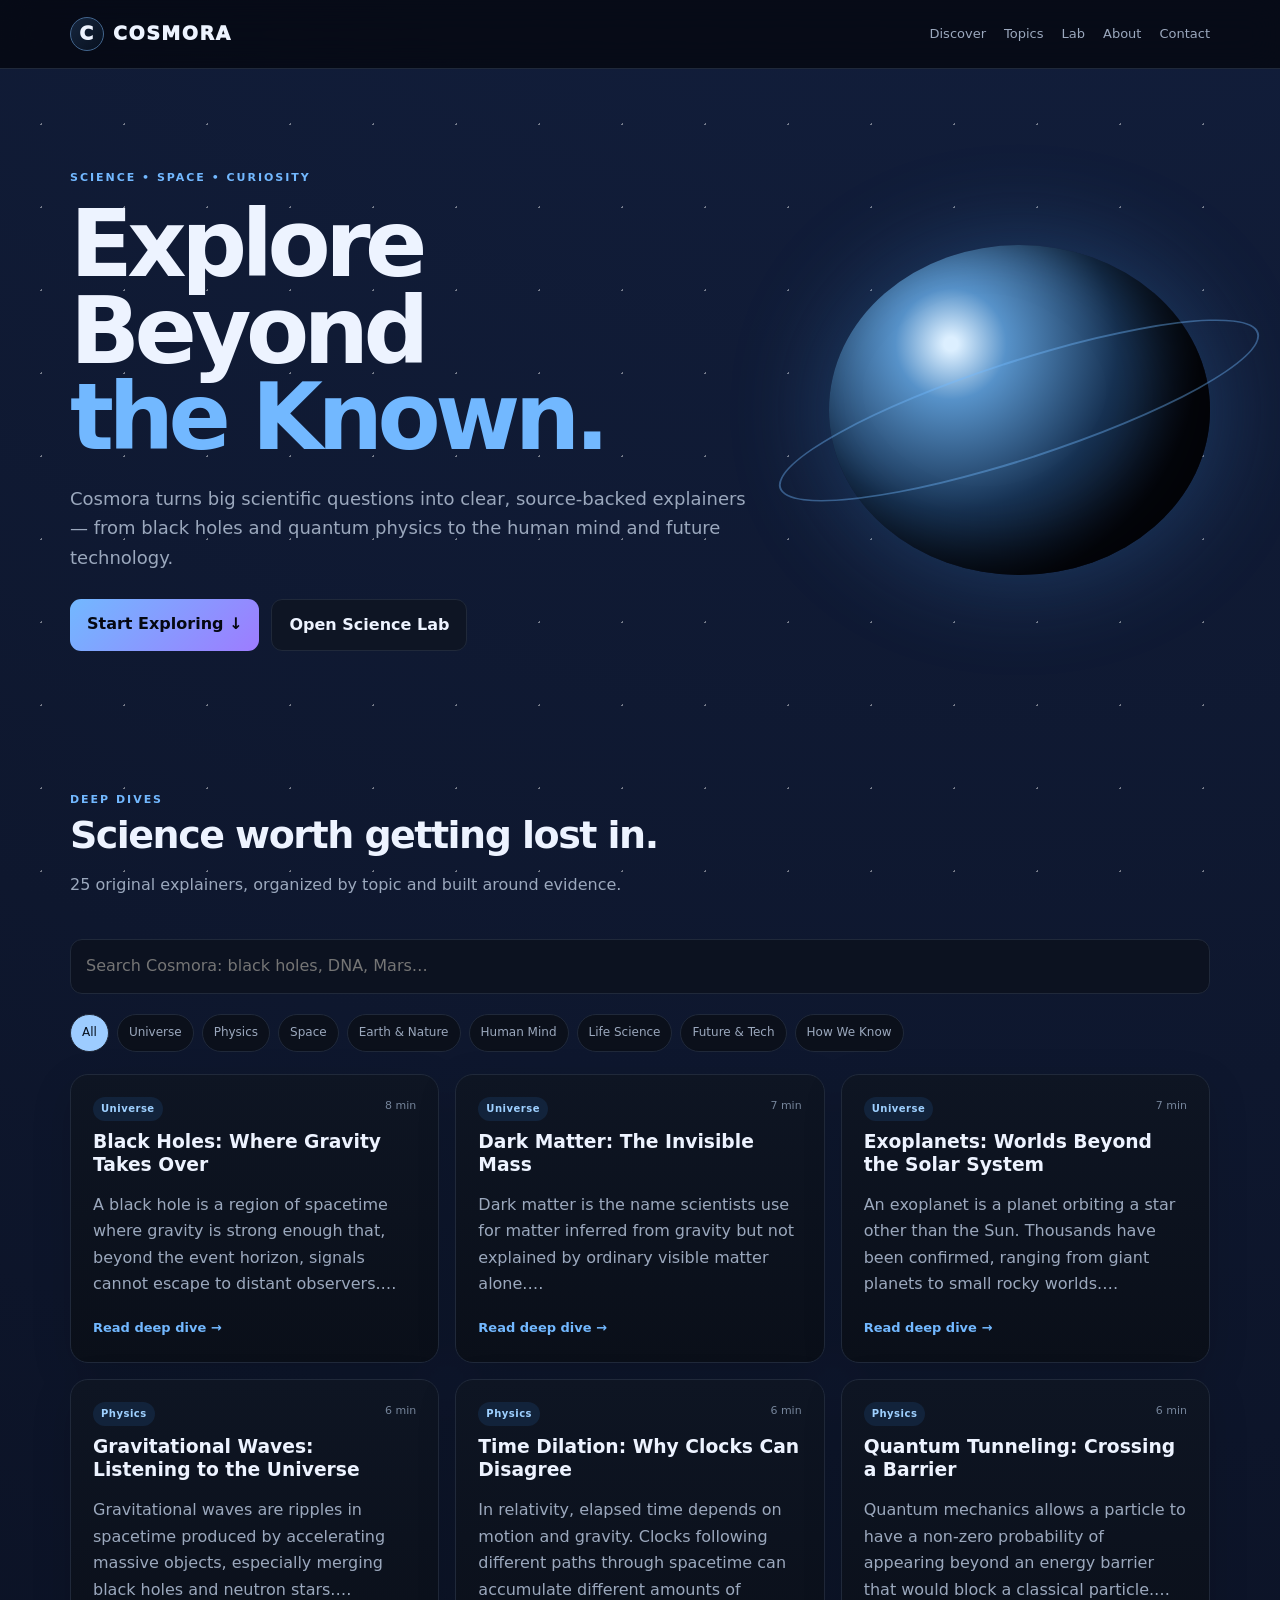
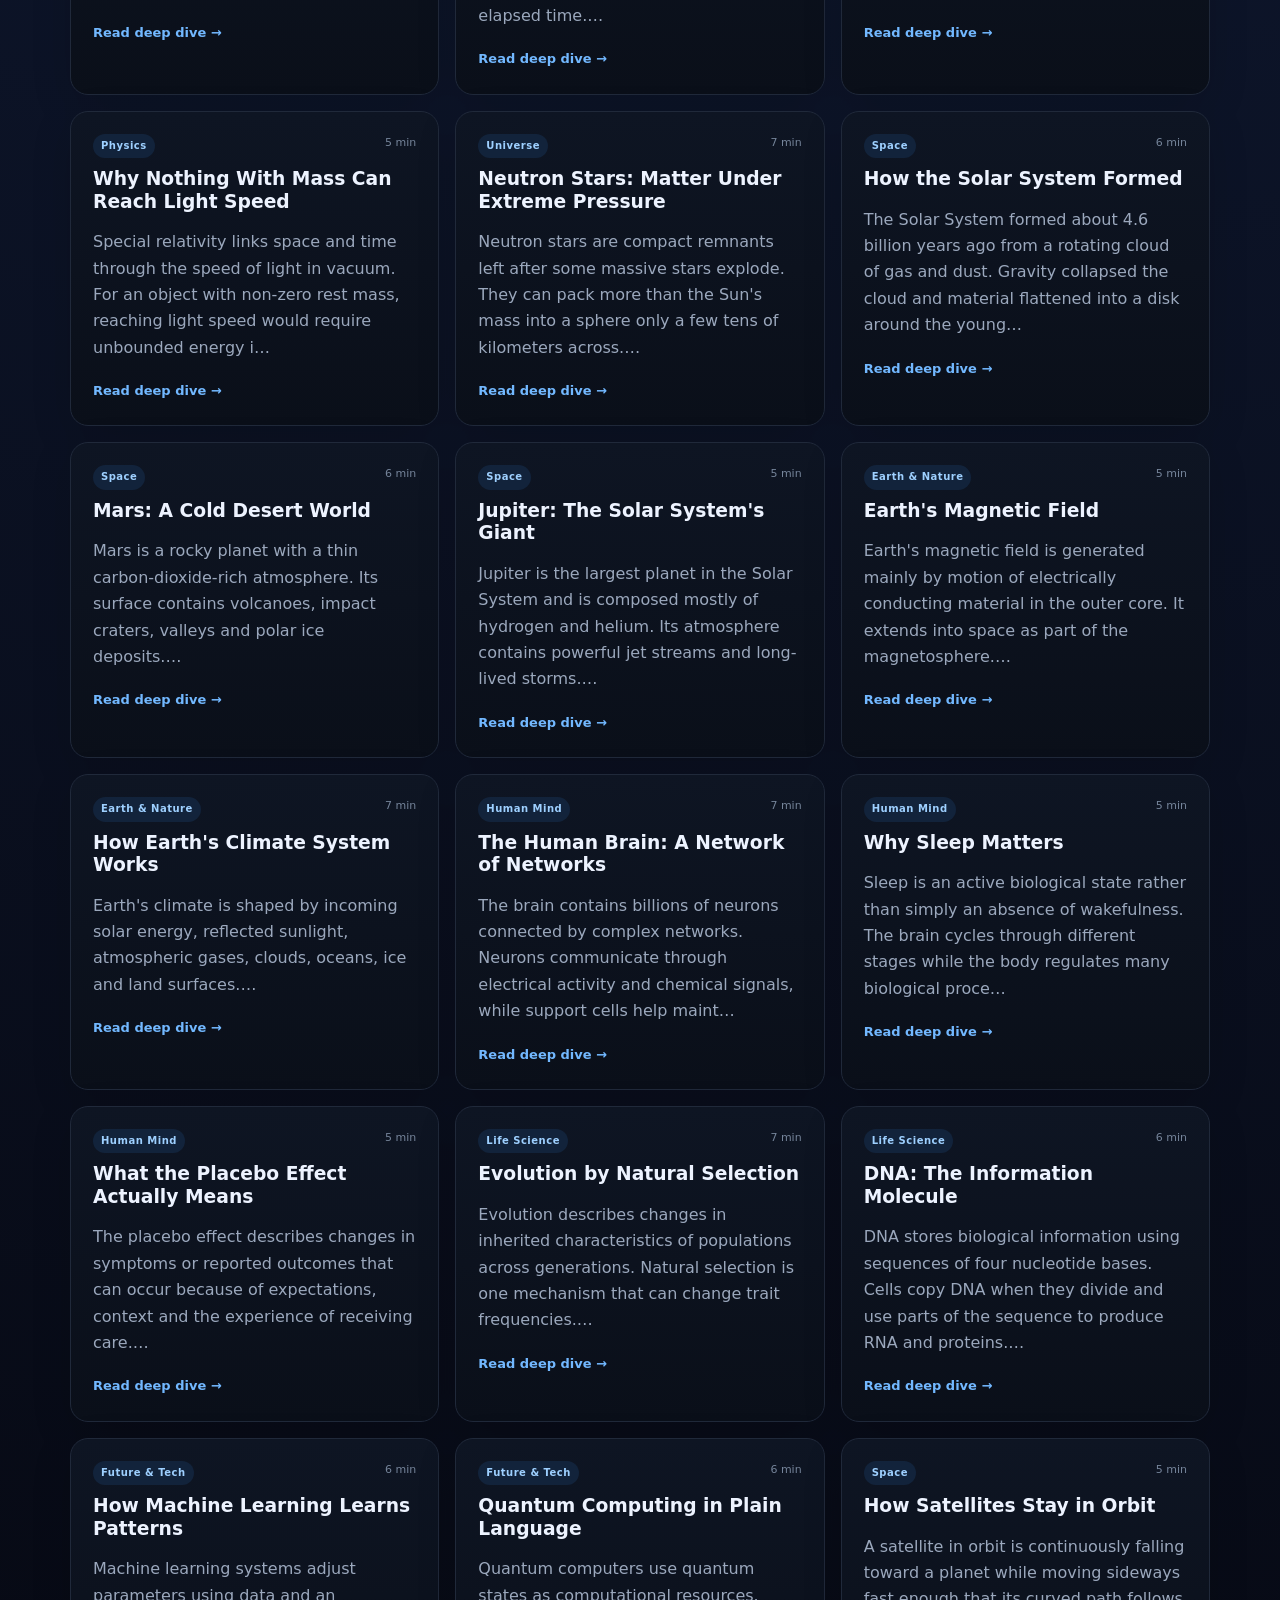
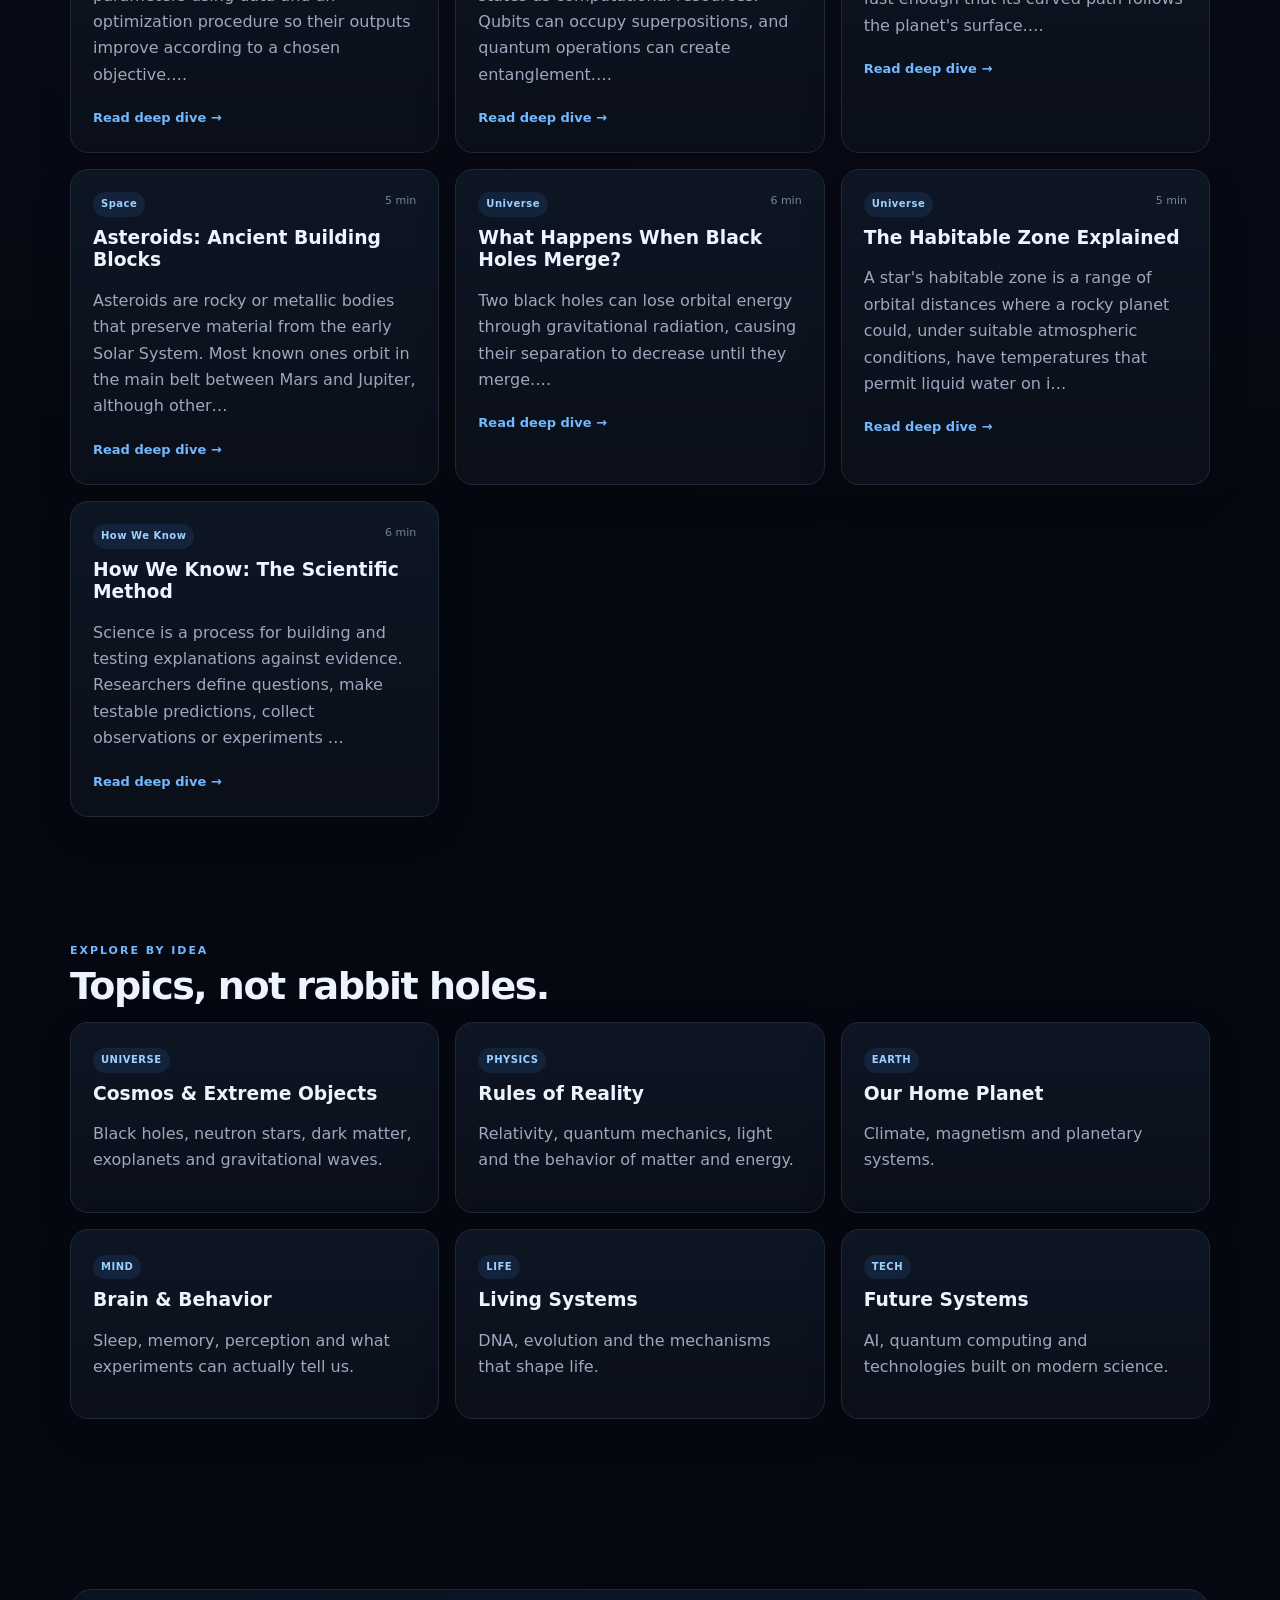
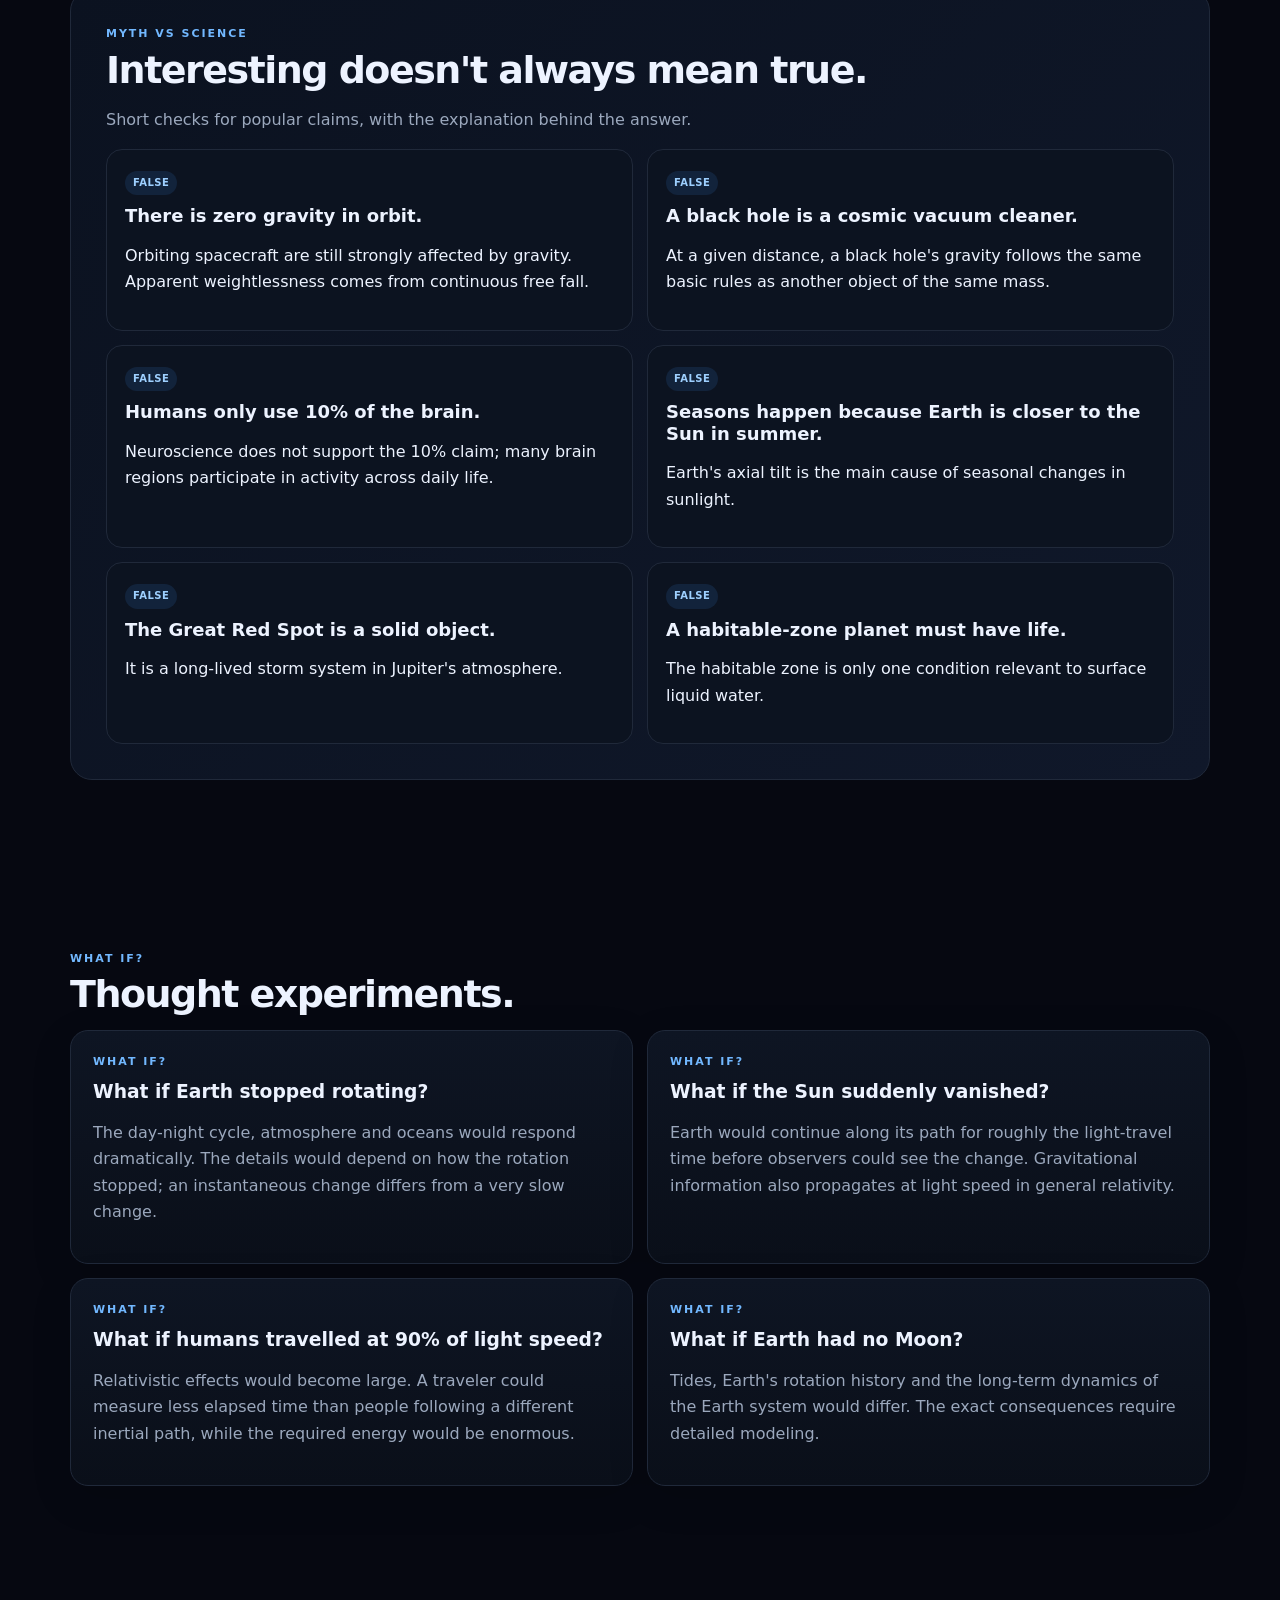
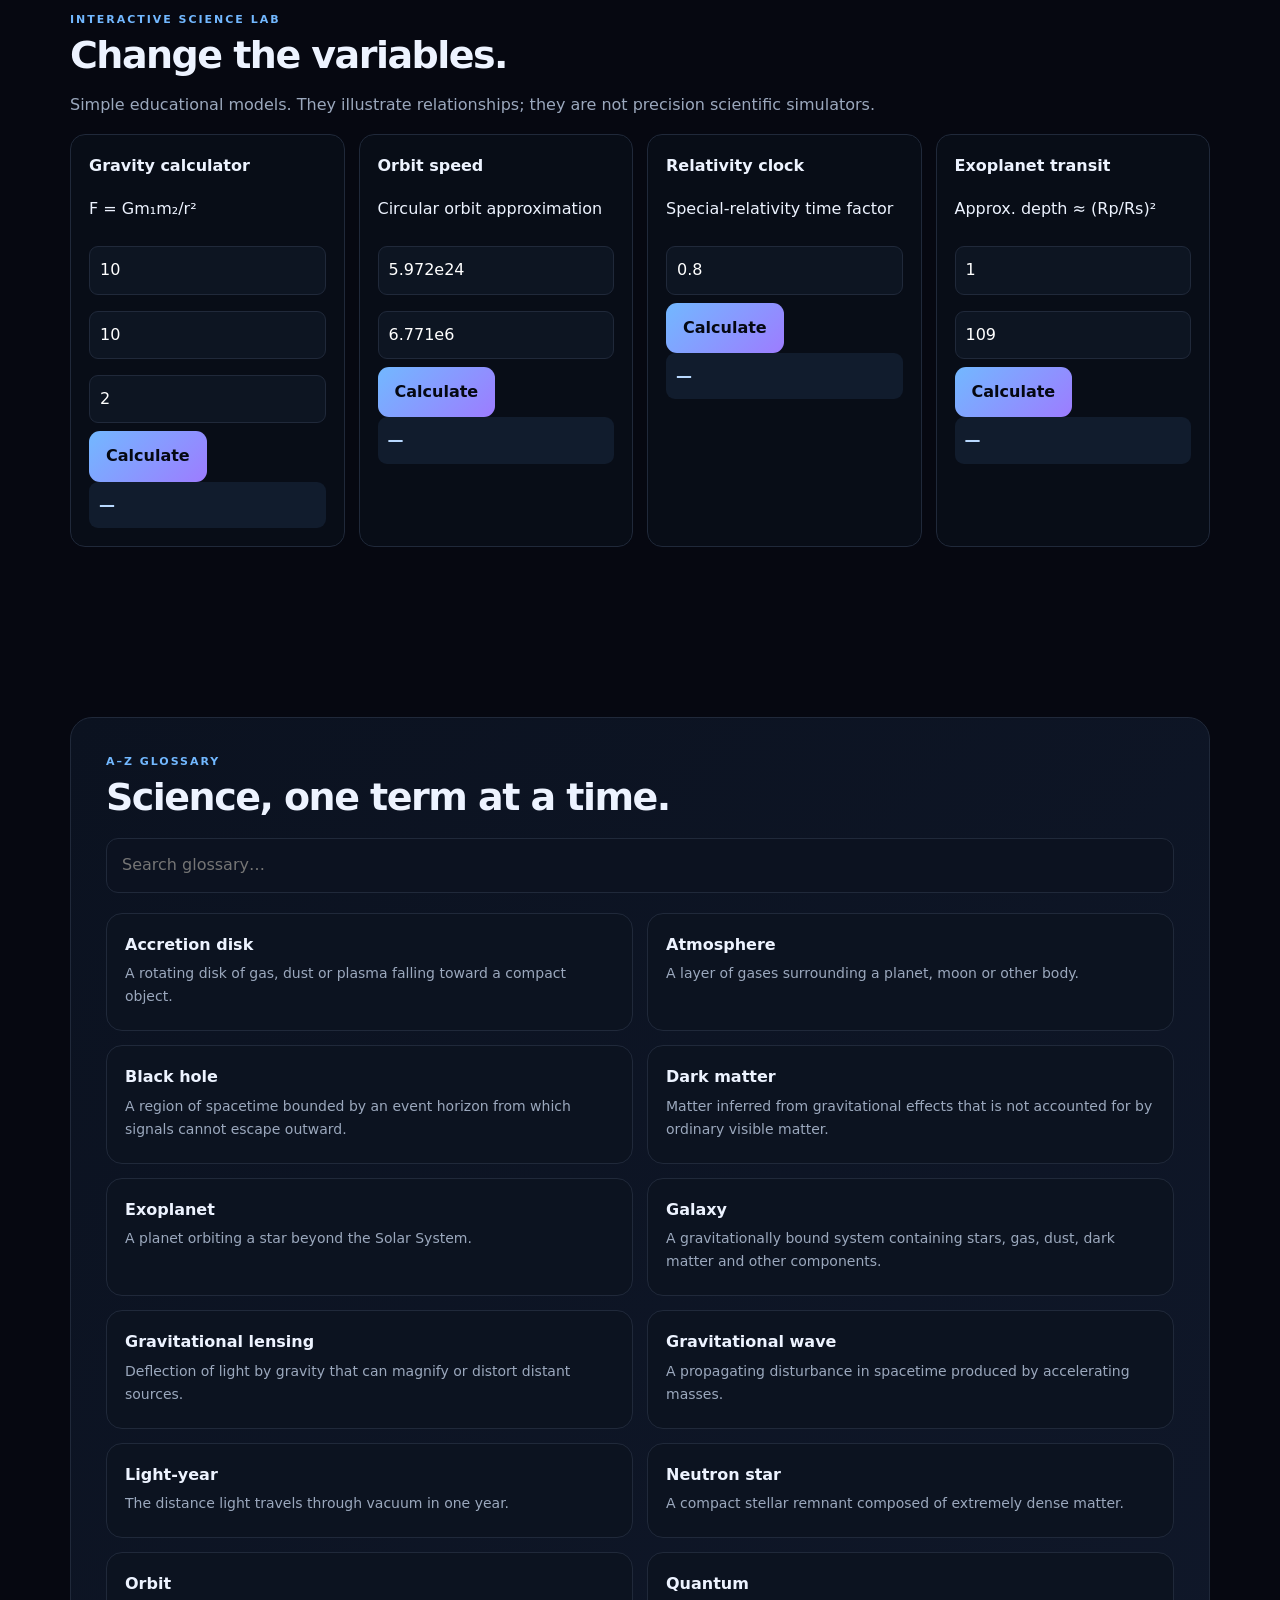
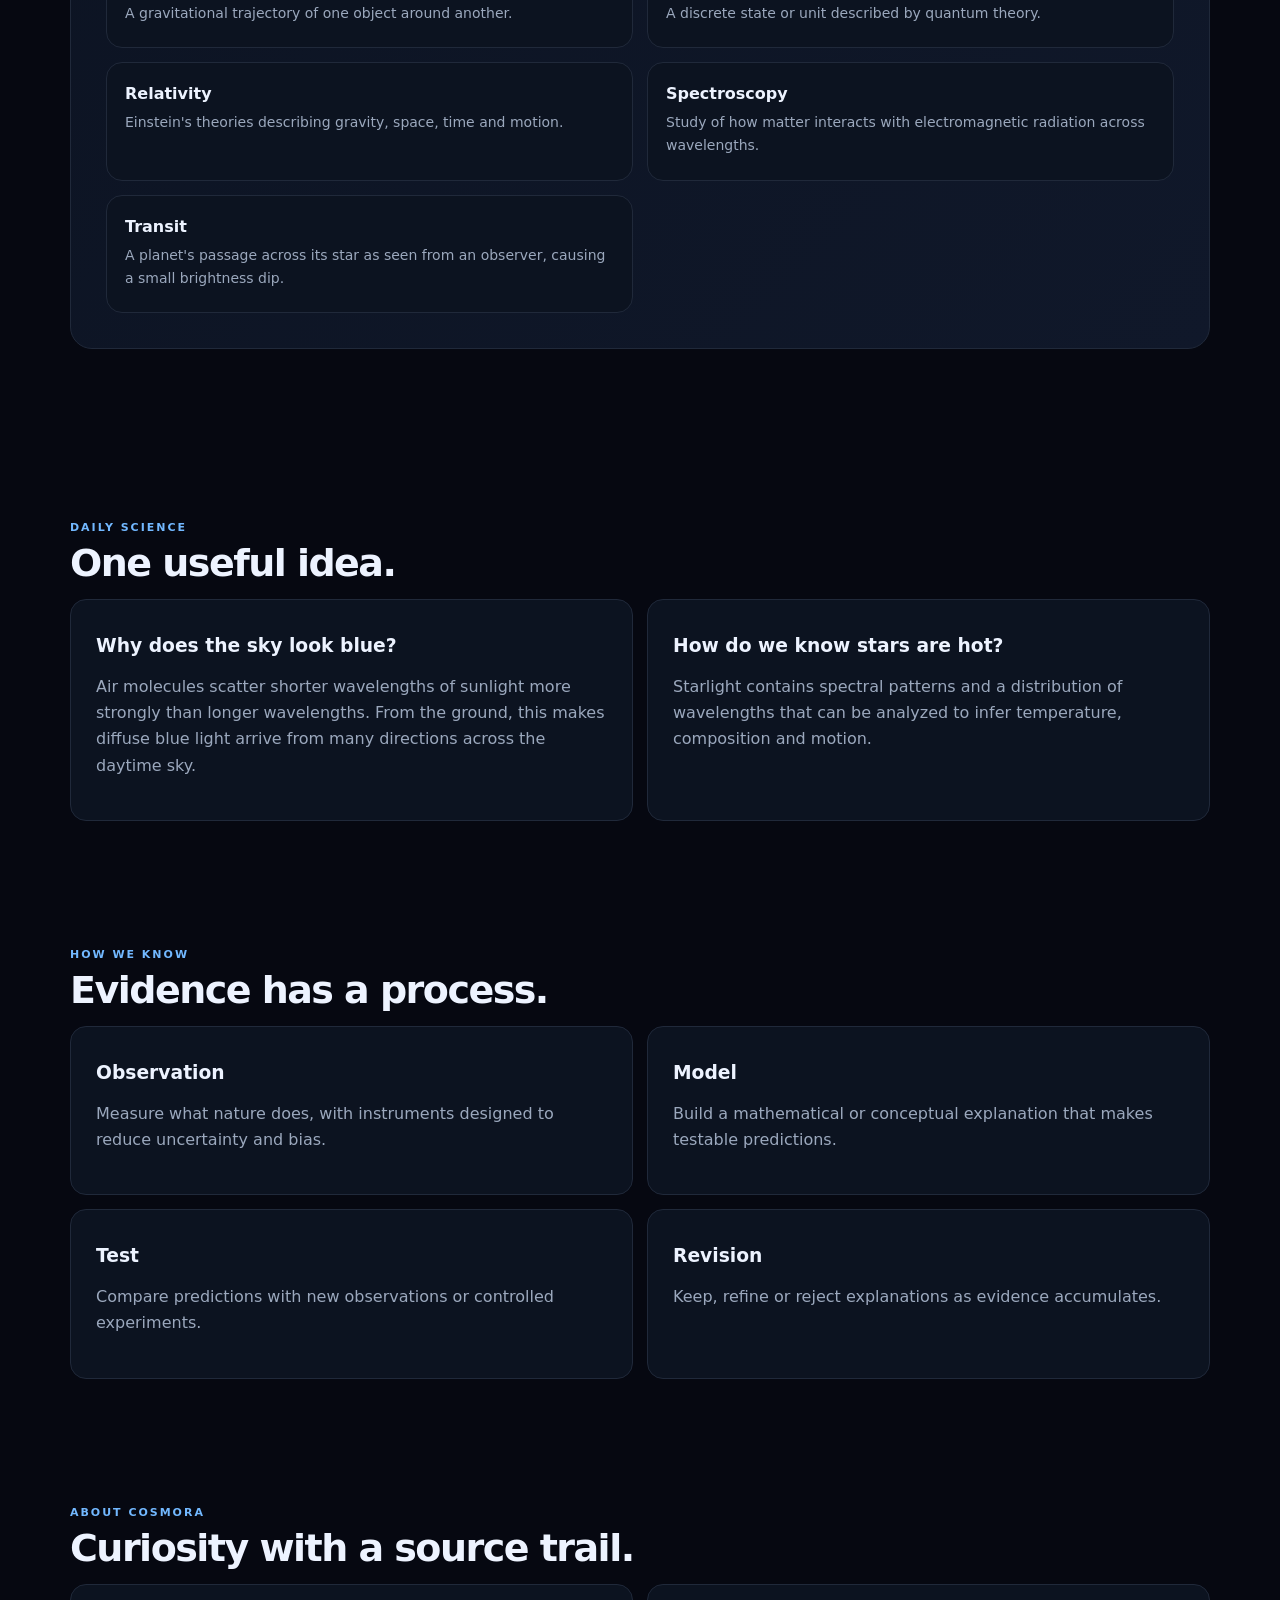
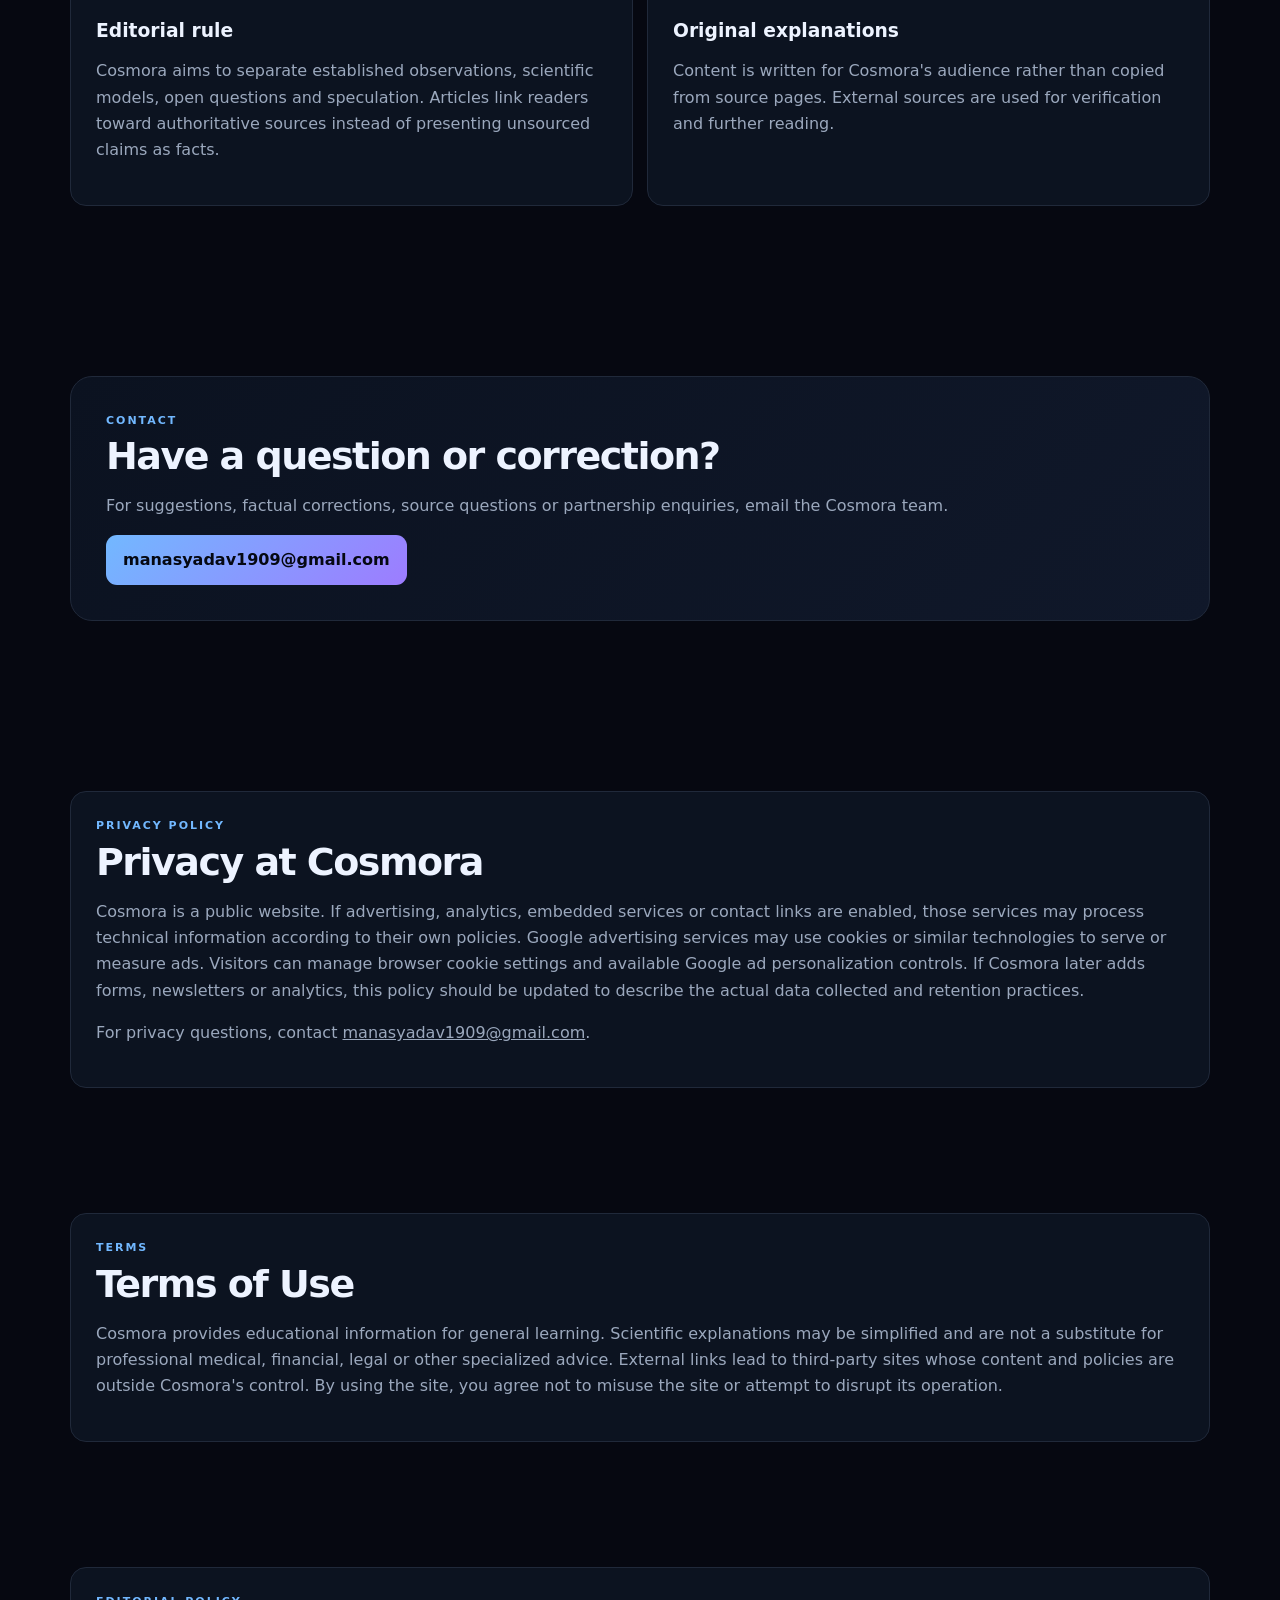
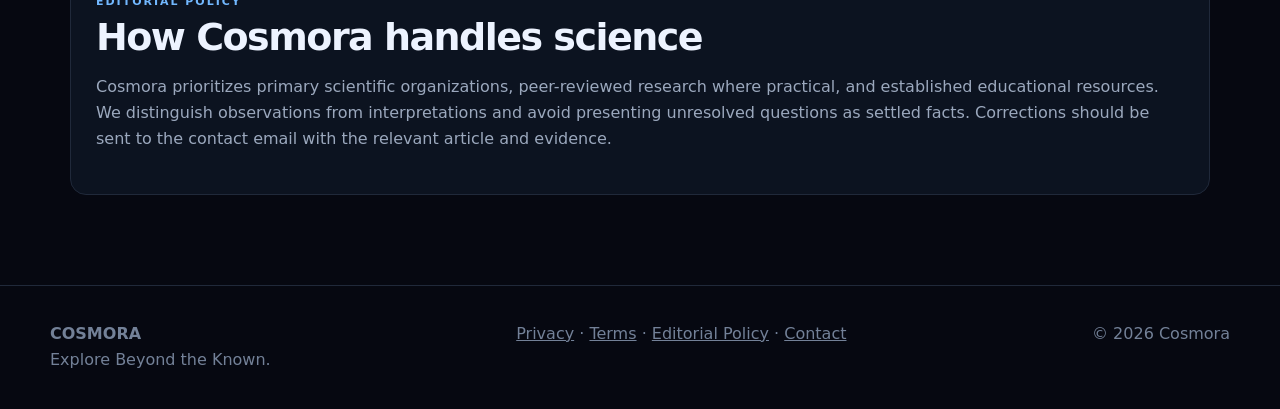
==== commit b5f4dd4b: "Add files via upload" ====
--- a/index.html
+++ b/index.html
@@ -1,109 +1,334 @@
 <!doctype html>
 <html lang="en">
 <head>
-<meta charset="utf-8">
-<meta name="viewport" content="width=device-width,initial-scale=1">
+<meta charset="utf-8"><meta name="viewport" content="width=device-width,initial-scale=1">
+<meta name="description" content="Cosmora — science, space, physics, human mind and technology explained with evidence, sources and interactive experiments.">
+<meta name="theme-color" content="#070a12">
 <title>Cosmora — Explore Beyond the Known</title>
-<meta name="description" content="Cosmora — a science and curiosity blog exploring space, physics, Earth and the human mind.">
+<script async src="https://pagead2.googlesyndication.com/pagead/js/adsbygoogle.js?client=ca-pub-2169731973730266" crossorigin="anonymous"></script>
 <style>
-:root{--bg:#05070d;--panel:#0b101a;--line:#1c2638;--text:#eef2ff;--muted:#9aa6bb;--accent:#8e9dff;--max:1160px}
-*{box-sizing:border-box}html{scroll-behavior:smooth}body{margin:0;background:var(--bg);color:var(--text);font-family:Inter,system-ui,-apple-system,Segoe UI,sans-serif;line-height:1.65}a{color:inherit;text-decoration:none}.wrap{width:min(var(--max),calc(100% - 34px));margin:auto}
-header{position:sticky;top:0;z-index:20;background:#05070ddd;backdrop-filter:blur(16px);border-bottom:1px solid var(--line)}.nav{height:70px;display:flex;align-items:center;justify-content:space-between}.brand{font-size:21px;font-weight:950;letter-spacing:.17em}.brand i{color:#7687ff;font-style:normal}nav{display:flex;gap:25px}nav a{color:#aab4c8;font-size:14px}
-.hero{min-height:590px;display:grid;align-items:center;position:relative;overflow:hidden;background:radial-gradient(circle at 70% 35%,#4557ff22,transparent 30%),radial-gradient(circle at 25% 75%,#c254ff13,transparent 30%)}.stars{position:absolute;inset:0;opacity:.18;background-image:radial-gradient(#fff 1px,transparent 1px),radial-gradient(#fff 1px,transparent 1px);background-size:83px 83px,137px 137px;background-position:0 0,30px 50px}.hero-in{position:relative;padding:90px 0;max-width:830px}.ey{font-size:11px;text-transform:uppercase;letter-spacing:.23em;font-weight:900;color:var(--accent)}.hero h1{font-size:clamp(52px,8vw,95px);line-height:.95;letter-spacing:-.055em;margin:18px 0;background:linear-gradient(110deg,#fff,#b8c2ff,#c878ff);-webkit-background-clip:text;color:transparent}.hero p{font-size:20px;color:var(--muted);max-width:710px}.btn{display:inline-block;padding:12px 20px;margin:10px 8px 0 0;border-radius:999px;background:#f5f7ff;color:#060811;font-weight:850}.btn.alt{background:#0d1421;color:#eef2ff;border:1px solid #29354c}
-section{padding:74px 0}.head{display:flex;justify-content:space-between;align-items:end;gap:20px;margin-bottom:25px}.head h2{margin:0;font-size:34px}.head p{margin:0;color:var(--muted)}
-.search{margin-bottom:18px}.search input{width:100%;padding:14px 17px;border-radius:13px;border:1px solid var(--line);background:#090e17;color:#fff;outline:0}.grid{display:grid;grid-template-columns:repeat(3,1fr);gap:18px}.card{background:linear-gradient(145deg,#0d1320,#080c14);border:1px solid var(--line);border-radius:22px;overflow:hidden;transition:.22s;cursor:pointer}.card:hover{transform:translateY(-5px);border-color:#3c4b6c}.cover{width:100%;height:220px;display:block;object-fit:cover;background:radial-gradient(circle,#24346e,#080c14)}.body{padding:21px}.tag{font-size:10px;text-transform:uppercase;letter-spacing:.16em;color:var(--accent);font-weight:900}.card h3{font-size:22px;line-height:1.2;margin:9px 0}.card p{color:var(--muted);margin:0}.meta,.credit{font-size:11px;color:#707b90;margin-top:11px}
-.feature{display:grid;grid-template-columns:1.2fr .8fr;gap:18px}.feature-main,.side{background:#0b101a;border:1px solid var(--line);border-radius:23px;overflow:hidden}.feature-main img{width:100%;height:330px;object-fit:cover}.inside{padding:25px}.inside h3{font-size:34px;line-height:1.1;margin:8px 0}.side{padding:24px}.fact{padding:17px 0;border-bottom:1px solid var(--line)}.fact:last-child{border:0}.fact strong{display:block;font-size:20px}.fact span{font-size:13px;color:var(--muted)}
-.topics{grid-template-columns:repeat(4,1fr)}.topic{padding:23px;min-height:145px}.topic b{font-size:18px}.topic p{font-size:14px;color:var(--muted)}
-.what{background:#080c14;border-top:1px solid var(--line);border-bottom:1px solid var(--line)}.whatgrid{display:grid;grid-template-columns:repeat(4,1fr);gap:14px}.whatcard{padding:20px;border:1px solid var(--line);border-radius:17px;background:#0b1019}.whatcard p{font-size:13px;color:var(--muted)}
-.about{background:#080c14}.aboutgrid{display:grid;grid-template-columns:1fr 1fr;gap:45px}.about p{color:var(--muted)}
-.article{display:none}.article.active{display:block}.article-main{max-width:850px}.back{color:var(--accent);font-weight:800}.article h1{font-size:clamp(44px,7vw,72px);line-height:1.02;letter-spacing:-.04em;margin:15px 0}.article .lead{font-size:20px;color:#b8c2d3}.article h2{font-size:28px;margin-top:42px}.article p{font-size:17px;color:#b8c1d0}.article img{width:100%;height:420px;object-fit:cover;border-radius:20px;margin:20px 0}.sources{margin-top:28px;padding:18px;border-radius:14px;background:#0b111d;border:1px solid var(--line)}.sources a{color:#b1bcff;text-decoration:underline}
-footer{border-top:1px solid var(--line);padding:32px 0;color:#707b90;font-size:13px;display:flex;justify-content:space-between}
-@media(max-width:850px){.grid,.feature,.aboutgrid{grid-template-columns:1fr}.topics,.whatgrid{grid-template-columns:1fr 1fr}.feature-main img{height:240px}}
-@media(max-width:560px){nav{gap:12px}nav a:last-child{display:none}.topics,.whatgrid{grid-template-columns:1fr}.head{display:block}.head p{margin-top:5px}.hero p{font-size:17px}footer{display:block}}
-
-/* COSMORA V3 motion + interactive UI */
-body{overflow-x:hidden}.stars{animation:starDrift 32s linear infinite}.hero-in{animation:heroIn .9s ease both}.ey{animation:softPulse 4s ease-in-out infinite}.card,.feature-main,.side,.whatcard,.topic{will-change:transform}.card:hover{box-shadow:0 18px 45px #0008}.btn{transition:transform .2s,box-shadow .2s}.btn:hover{transform:translateY(-2px);box-shadow:0 10px 30px #0007}.reveal{opacity:0;transform:translateY(24px);transition:opacity .7s ease,transform .7s ease}.reveal.visible{opacity:1;transform:none}.article-progress{position:fixed;top:70px;left:0;height:3px;width:0;background:linear-gradient(90deg,#7687ff,#c878ff);z-index:30}.readbar{height:5px;background:#151d2b;border-radius:999px;overflow:hidden;margin:15px 0 26px}.readbar span{display:block;height:100%;width:0;background:linear-gradient(90deg,#7687ff,#c878ff);transition:width .15s}.toc{padding:18px;border:1px solid var(--line);border-radius:16px;background:#0b111d;margin:20px 0}.toc b{display:block;margin-bottom:8px}.toc a{display:block;color:#aeb9d0;font-size:14px;margin:5px 0}.takeaway{padding:20px;border:1px solid #334268;border-radius:18px;background:linear-gradient(145deg,#10182a,#0a0f19);margin:24px 0}.takeaway strong{color:#cbd2ff}.experiments{background:#060a12;border-top:1px solid var(--line);border-bottom:1px solid var(--line)}.expgrid{display:grid;grid-template-columns:repeat(2,1fr);gap:18px}.exp{padding:22px;border:1px solid var(--line);border-radius:20px;background:#0b1019}.exp h3{margin:0 0 8px}.exp p{color:var(--muted);font-size:14px}.range{width:100%;accent-color:#8795ff}.readout{font-size:28px;font-weight:900;margin:8px 0}.orbitbox{height:230px;position:relative;overflow:hidden;border-radius:16px;background:radial-gradient(circle at center,#18264a 0 3px,transparent 4px),radial-gradient(circle at center,transparent 0 46px,#263653 47px 48px,transparent 49px),radial-gradient(circle at center,transparent 0 86px,#263653 87px 88px,transparent 89px),#070b13}.planet{position:absolute;width:14px;height:14px;border-radius:50%;background:#aebaff;left:50%;top:50%;transform-origin:-86px 0;animation:orbit 5s linear infinite}.gravity-dot{width:18px;height:18px;border-radius:50%;background:#bfc8ff;position:absolute;left:50%;top:50%;transform:translate(-50%,-50%);transition:.2s}.speed-result{color:#c9d0ff}.exp small{color:#707b90}.noresult{display:none;color:var(--muted);padding:20px;text-align:center}.backtop{display:inline-block;margin-top:20px;color:#aeb9ff;font-size:13px}@keyframes starDrift{from{background-position:0 0,30px 50px}to{background-position:83px 83px,167px 187px}}@keyframes heroIn{from{opacity:0;transform:translateY(18px)}to{opacity:1;transform:none}}@keyframes softPulse{0%,100%{opacity:1}50%{opacity:.7}}@keyframes orbit{to{transform:rotate(360deg)}}@media(prefers-reduced-motion:reduce){*,*:before,*:after{animation-duration:.01ms!important;animation-iteration-count:1!important;scroll-behavior:auto!important;transition-duration:.01ms!important}}@media(max-width:700px){.expgrid{grid-template-columns:1fr}.article-progress{top:70px}}
+:root{--bg:#060811;--panel:#0d1220;--line:#20293a;--text:#edf3ff;--muted:#9ba8bd;--accent:#72b8ff;--max:1180px}
+*{box-sizing:border-box}html{scroll-behavior:smooth}body{margin:0;background:radial-gradient(circle at 75% -10%,#152447 0,transparent 38%),var(--bg);color:var(--text);font-family:Inter,system-ui,-apple-system,Segoe UI,Roboto,Arial,sans-serif;line-height:1.65}a{color:inherit}button,input{font:inherit}.stars{position:fixed;inset:0;pointer-events:none;opacity:.42;background-image:radial-gradient(#fff 1px,transparent 1px);background-size:83px 83px;animation:drift 28s linear infinite;z-index:-1}@keyframes drift{to{background-position:83px 83px}}
+header{position:sticky;top:0;z-index:20;background:rgba(6,8,17,.82);backdrop-filter:blur(16px);border-bottom:1px solid var(--line)}.nav{max-width:var(--max);margin:auto;min-height:68px;padding:0 20px;display:flex;align-items:center;gap:26px}.brand{font-weight:950;letter-spacing:.08em;font-size:19px;text-decoration:none;white-space:nowrap}.brand i{display:inline-grid;place-items:center;width:34px;height:34px;border:1px solid #42658d;border-radius:50%;margin-right:9px;font-style:normal;background:linear-gradient(135deg,#16263e,#07101f)}nav{margin-left:auto;display:flex;gap:18px;flex-wrap:wrap}nav a{text-decoration:none;color:var(--muted);font-size:13px}nav a:hover{color:#fff}
+.hero{max-width:var(--max);margin:auto;padding:100px 20px 80px;display:grid;grid-template-columns:1.3fr .7fr;gap:50px;align-items:center}.eyebrow{color:var(--accent);font-size:11px;font-weight:900;letter-spacing:.18em}h1{font-size:clamp(48px,8vw,92px);line-height:.94;letter-spacing:-.06em;margin:15px 0 22px}h1 span{color:var(--accent)}.hero p{font-size:18px;color:var(--muted);max-width:690px}.actions{display:flex;gap:12px;flex-wrap:wrap;margin-top:26px}.btn{display:inline-block;padding:12px 17px;border-radius:11px;border:1px solid var(--line);text-decoration:none;background:#0e1524;font-weight:800;cursor:pointer;color:inherit}.btn.primary{background:linear-gradient(135deg,#72b8ff,#9d7cff);color:#050812;border:0}.planet{height:330px;border-radius:50%;background:radial-gradient(circle at 32% 30%,#dcefff 0 2%,#5792c9 16%,#173253 48%,#050811 72%);box-shadow:0 0 100px #3e8bd655,inset -35px -20px 55px #0009;position:relative;animation:float 5s ease-in-out infinite}.planet:after{content:"";position:absolute;inset:35% -16%;border:2px solid #72b8ff66;border-radius:50%;transform:rotate(-18deg)}@keyframes float{50%{transform:translateY(-12px)}}
+.wrap{max-width:var(--max);margin:auto;padding:35px 20px 90px}.section-head{display:flex;justify-content:space-between;gap:20px;align-items:end;margin:25px 0}h2{font-size:38px;line-height:1.05;letter-spacing:-.04em;margin:7px 0 15px}h3{line-height:1.2;margin:10px 0}.muted{color:var(--muted)}.searchbar{display:flex;gap:10px;flex-wrap:wrap;margin:20px 0}.searchbar input{flex:1;min-width:220px;background:#0c1220;color:#fff;border:1px solid var(--line);border-radius:12px;padding:13px 15px;outline:none}.filters{display:flex;gap:8px;flex-wrap:wrap;margin-bottom:22px}.filter{border:1px solid var(--line);background:#0b101b;color:var(--muted);padding:8px 11px;border-radius:999px;cursor:pointer;font-size:12px}.filter.active{color:#07101d;background:#9dccff}.grid{display:grid;grid-template-columns:repeat(3,1fr);gap:16px}.card{background:linear-gradient(180deg,#0e1523,#0a0f19);border:1px solid var(--line);border-radius:18px;padding:22px;transition:.25s;box-shadow:0 12px 40px #0002}.card:hover{transform:translateY(-4px);border-color:#385477}.article-card{cursor:pointer;min-height:245px}.card-top{display:flex;justify-content:space-between;color:#75849a;font-size:11px}.pill{display:inline-block;padding:4px 8px;border-radius:999px;background:#12233b;color:#9ed0ff;font-size:10px;font-weight:900;letter-spacing:.05em}.card p,.article-body p,.info p{color:var(--muted)}.read{color:var(--accent);font-weight:800;font-size:13px}.band{margin:45px 0;padding:35px;border:1px solid var(--line);border-radius:22px;background:linear-gradient(135deg,#0b1220,#10182a)}.lab-grid{display:grid;grid-template-columns:repeat(4,1fr);gap:14px}.lab-box{background:#080d17;border:1px solid var(--line);border-radius:15px;padding:18px}.lab-box input{width:100%;margin:8px 0;padding:10px;border-radius:9px;background:#0d1522;border:1px solid var(--line);color:#fff}.result{padding:10px;border-radius:9px;background:#111c2d;color:#b9d9ff;font-weight:800;min-height:44px}.article-page{display:none;max-width:var(--max);margin:auto;padding:80px 20px}.article-page.active{display:block}.article-head{max-width:850px;margin-bottom:30px}.article-head h1{font-size:clamp(42px,6vw,72px)}.meta{color:#738198;font-size:13px}.article-layout{display:grid;grid-template-columns:minmax(0,800px) 220px;gap:50px}.article-body h2{font-size:28px;margin-top:34px}.takeaway{border-left:3px solid var(--accent);padding:17px 20px;background:#0c1524;border-radius:0 13px 13px 0;margin:22px 0}.takeaway p{margin:5px 0}.toc{position:sticky;top:95px;height:max-content;display:flex;flex-direction:column;gap:9px;color:var(--muted);font-size:13px}.toc b{color:#fff}.sourcebox{display:flex;flex-direction:column;gap:6px;margin-top:35px;padding:16px;border:1px solid var(--line);border-radius:13px;background:#0a101b}.sourcebox a{color:var(--accent);overflow-wrap:anywhere;font-size:12px}.myth-grid,.what-grid,.gloss-grid,.info-grid{display:grid;grid-template-columns:repeat(2,1fr);gap:14px}.myth,.gloss,.info{padding:18px;border:1px solid var(--line);border-radius:16px;background:#0c1320}.myth h3{font-size:18px}.gloss p{margin:4px 0;color:var(--muted);font-size:14px}.info{padding:25px}.progress{position:fixed;top:0;left:0;height:3px;background:linear-gradient(90deg,#72b8ff,#a978ff);width:0;z-index:50}footer{border-top:1px solid var(--line);padding:35px 20px;color:#738198}footer .foot{max-width:var(--max);margin:auto;display:flex;justify-content:space-between;gap:20px;flex-wrap:wrap}
+@media(max-width:850px){.hero{grid-template-columns:1fr}.planet{width:260px;height:260px;margin:auto}.grid{grid-template-columns:1fr 1fr}.article-layout{grid-template-columns:1fr}.toc{position:static;order:-1}.lab-grid{grid-template-columns:1fr 1fr}}@media(max-width:560px){nav a:nth-child(4),nav a:nth-child(5){display:none}.hero{padding-top:65px}h2{font-size:30px}.grid,.myth-grid,.what-grid,.gloss-grid,.info-grid{grid-template-columns:1fr}.lab-grid{grid-template-columns:1fr}.planet{width:220px;height:220px}}
 </style>
 </head>
-<body><div class="article-progress" id="progress"></div>
-<header><div class="wrap nav"><a class="brand" href="#" onclick="home();return false">COSMORA<i>•</i></a><nav><a href="#discover">Discover</a><a href="#topics">Topics</a><a href="#experiments">Lab</a><a href="#about">About</a></nav></div></header>
+<body>
+<div class="stars"></div><div class="progress" id="progress"></div>
+<header><div class="nav"><a class="brand" href="#home" onclick="showHome()"><i>C</i>COSMORA</a><nav><a href="#articles" onclick="showHome()">Discover</a><a href="#topics" onclick="showHome()">Topics</a><a href="#lab" onclick="showHome()">Lab</a><a href="#about" onclick="showHome()">About</a><a href="#contact" onclick="showHome()">Contact</a></nav></div></header>
 
 <main id="home">
-<section class="hero"><div class="stars"></div><div class="wrap hero-in"><div class="ey">Science · Curiosity · Discovery</div><h1>Explore Beyond<br>the Known.</h1><p>Big questions. Real evidence. Clear explanations. Cosmora is a science blog for curious minds who want to understand the strange and beautiful parts of reality.</p><a class="btn" href="#discover">Start exploring</a><a class="btn alt" href="#topics">Browse topics</a></div></section>
-
-<section id="discover"><div class="wrap"><div class="head"><div><div class="ey">The latest</div><h2>Featured discoveries</h2></div><p>Real NASA imagery · source credits included</p></div>
-<div class="search"><input id="q" oninput="filter()" placeholder="Search Cosmora — black holes, dark matter, exoplanets..."></div>
-<div class="grid" id="cards">
-
-<article class="card" data-key="black hole event horizon gravity time universe" onclick="show('black')">
-<img class="cover" src="https://svs.gsfc.nasa.gov/vis/a010000/a014100/a014146/BH_accretion_disk_viz_desktop.png" alt="NASA black hole accretion disk visualization" loading="lazy" referrerpolicy="no-referrer" onerror="this.classList.add('broken')">
-<div class="body"><div class="tag">Universe · 8 min</div><h3>What Actually Happens Around a Black Hole?</h3><p>Event horizons, warped spacetime, accretion disks and why a black hole is not a cosmic vacuum cleaner.</p><div class="meta">Cosmora Science Desk · 2026</div><div class="credit">Image: NASA Goddard Space Flight Center / Jeremy Schnittman</div></div></article>
-
-<article class="card" data-key="dark matter invisible gravity galaxy cosmology lensing" onclick="show('dark')">
-<img class="cover" src="https://science.nasa.gov/wp-content/uploads/2024/09/abell-520.jpg" alt="NASA Hubble dark matter map of Abell 520" loading="lazy" referrerpolicy="no-referrer" onerror="this.classList.add('broken')">
-<div class="body"><div class="tag">Cosmology · 9 min</div><h3>The Universe Is Mostly Made of Something We Cannot See</h3><p>Dark matter does not emit light, but its gravitational influence leaves measurable clues across galaxies and clusters.</p><div class="meta">Cosmora Science Desk · 2026</div><div class="credit">Image: NASA, ESA, CFHT, CXO, M.J. Jee, A. Mahdavi</div></div></article>
-
-<article class="card" data-key="exoplanets planets stars habitable life space" onclick="show('exo')">
-<img class="cover" src="https://assets.science.nasa.gov/dynamicimage/assets/science/astro/exo-explore/2023/09/1864_Exoplanet_types_graphic.jpeg?crop=faces%2Cfocalpoint&fit=clip&h=3386&w=6249" alt="NASA graphic showing types of exoplanets" loading="lazy" referrerpolicy="no-referrer" onerror="this.classList.add('broken')">
-<div class="body"><div class="tag">Exoplanets · 7 min</div><h3>Thousands of Worlds Orbit Other Stars</h3><p>Exoplanets show that planets around other stars are real—and astronomers keep searching for intriguing worlds.</p><div class="meta">Cosmora Science Desk · 2026</div><div class="credit">Image: NASA/JPL-Caltech/Lizbeth B. De La Torre</div></div></article>
-
-</div></div></section>
-
-<section><div class="wrap"><div class="feature">
-<div class="feature-main"><img src="https://svs.gsfc.nasa.gov/vis/a000000/a002600/a002632/blue_clouds.0001.jpg" alt="Earth viewed from space" loading="lazy" referrerpolicy="no-referrer" onerror="this.classList.add('broken')"><div class="inside"><div class="ey">Deep perspective</div><h3>Our planet is a tiny world inside a much bigger story.</h3><p style="color:var(--muted)">Earth is the only world currently known to host life. Looking outward gives us a bigger context for understanding our home.</p><div class="credit">Image: NASA/Goddard Space Flight Center Scientific Visualization Studio</div></div></div>
-<div class="side"><div class="ey">Quick science</div><div class="fact"><strong>6,000+</strong><span>confirmed exoplanets are tracked by NASA's continuously updated catalog.</span></div><div class="fact"><strong>~27%</strong><span>of the universe's energy budget is estimated to be dark matter.</span></div><div class="fact"><strong>~68%</strong><span>is attributed to dark energy in NASA's current overview.</span></div><div class="fact"><strong>Still unknown</strong><span>The identities of dark matter and dark energy remain major open questions.</span></div></div>
-</div></div></section>
-
-<section id="topics"><div class="wrap"><div class="head"><div><div class="ey">Explore</div><h2>Choose your rabbit hole</h2></div><p>One question can lead to another.</p></div><div class="grid topics">
-<div class="card topic"><div class="tag">01 · Space</div><b>Space & Universe</b><p>Black holes, galaxies, stars, planets, cosmic history and the observable universe.</p></div>
-<div class="card topic"><div class="tag">02 · Physics</div><b>Physics</b><p>Time, gravity, relativity, quantum ideas, energy and the rules beneath reality.</p></div>
-<div class="card topic"><div class="tag">03 · Mind</div><b>Human Mind</b><p>Memory, perception, attention, learning and how brains process information.</p></div>
-<div class="card topic"><div class="tag">04 · Earth</div><b>Earth & Nature</b><p>Atmosphere, oceans, climate, geology and the systems that make our planet work.</p></div>
-</div></div></section>
-
-<section class="what"><div class="wrap"><div class="head"><div><div class="ey">Thought experiments</div><h2>What if?</h2></div><p>Hypotheticals explained with real science.</p></div><div class="whatgrid">
-<div class="whatcard"><b>What if Earth stopped rotating?</b><p>Explore inertia, atmosphere and oceans—and why the simple movie version is incomplete.</p></div>
-<div class="whatcard"><b>What if the Sun disappeared?</b><p>Separate the arrival of sunlight from changes in gravity and follow the timeline.</p></div>
-<div class="whatcard"><b>What if humans could see infrared?</b><p>Our visual experience would change, but infrared vision would not simply mean night vision.</p></div>
-<div class="whatcard"><b>What if we traveled near light speed?</b><p>Relativity predicts time dilation and length contraction at extreme speeds.</p></div>
-</div></div></section>
-
-<section><div class="wrap"><div class="head"><div><div class="ey">How we know</div><h2>Science is more than a cool claim.</h2></div></div><div class="grid">
-<div class="card topic"><div class="tag">01 · Claim</div><b>What is being proposed?</b><p>Start with a precise statement instead of a dramatic headline.</p></div>
-<div class="card topic"><div class="tag">02 · Evidence</div><b>What was observed?</b><p>Look for measurements, experiments, observations or reproducible analysis.</p></div>
-<div class="card topic"><div class="tag">03 · Limits</div><b>What is still unknown?</b><p>A strong explanation includes uncertainty instead of hiding it.</p></div>
-</div></div></section>
-
-<section class="experiments" id="experiments"><div class="wrap"><div class="head"><div><div class="ey">Interactive lab</div><h2>Mini experiments</h2></div><p>Play with the physics — right in your browser.</p></div><div class="expgrid">
-<div class="exp reveal"><div class="tag">01 · Gravity</div><h3>Gravity strength explorer</h3><p>Change the strength of gravity and watch how the simulated fall speed changes.</p><input class="range" id="grav" type="range" min="1" max="200" value="100"><div class="readout"><span id="gravVal">100</span>%</div><div class="gravity-dot" id="gdot"></div><small>This is a visual toy model, not a real-world simulator.</small></div>
-<div class="exp reveal"><div class="tag">02 · Solar system</div><h3>Orbit visualizer</h3><p>A simplified animated orbit. The spacing is illustrative, not to scale.</p><div class="orbitbox"><div class="planet"></div></div><small>Drag the speed slider to change the animation rate.</small><input class="range" id="orbitSpeed" type="range" min="1" max="10" value="5"><div class="readout"><span id="orbitVal">5</span>x</div></div>
-<div class="exp reveal"><div class="tag">03 · Near light speed</div><h3>Travel-time calculator</h3><p>Enter a journey distance and choose a fraction of light speed.</p><input class="range" id="dist" type="range" min="1" max="100" value="10"><div class="readout"><span id="distVal">10</span> light-years</div><input class="range" id="speed" type="range" min="1" max="99" value="90"><div class="readout"><span id="speedVal">90</span>% of c</div><div class="speed-result" id="speedResult"></div><small>Uses the simple special-relativity time-dilation relation for the traveller's proper time.</small></div>
-<div class="exp reveal"><div class="tag">04 · Time dilation</div><h3>Why clocks disagree</h3><p>At higher speeds, less proper time passes for the travelling clock relative to a stationary frame.</p><input class="range" id="td" type="range" min="0" max="99" value="50"><div class="readout"><span id="tdVal">50</span>% of light speed</div><div class="speed-result" id="tdResult"></div></div>
-</div></div></section>
-
-<section id="about" class="about"><div class="wrap aboutgrid"><div><div class="ey">About Cosmora</div><h2>A home for curious minds.</h2><p>Cosmora is an independent science and curiosity publication concept focused on accessible explanations.</p></div><div><div class="ey">Editorial rule</div><h2>Evidence over hype.</h2><p>Articles should distinguish established findings from hypotheses and speculation, show sources, and be updated when reliable evidence changes.</p></div></div></section>
+<section class="hero" id="hero"><div><div class="eyebrow">SCIENCE • SPACE • CURIOSITY</div><h1>Explore Beyond<br><span>the Known.</span></h1><p>Cosmora turns big scientific questions into clear, source-backed explainers — from black holes and quantum physics to the human mind and future technology.</p><div class="actions"><a class="btn primary" href="#articles">Start Exploring ↓</a><a class="btn" href="#lab">Open Science Lab</a></div></div><div class="planet" aria-label="Stylized planet animation"></div></section>
+
+<section class="wrap" id="articles"><div class="section-head"><div><div class="eyebrow">DEEP DIVES</div><h2>Science worth getting lost in.</h2><p class="muted">25 original explainers, organized by topic and built around evidence.</p></div></div>
+<div class="searchbar"><input id="search" placeholder="Search Cosmora: black holes, DNA, Mars…" oninput="filterArticles()"></div>
+<div class="filters" id="filters"><button class="filter active" onclick="setFilter(this,'All')">All</button><button class="filter " onclick="setFilter(this,'Universe')">Universe</button><button class="filter " onclick="setFilter(this,'Physics')">Physics</button><button class="filter " onclick="setFilter(this,'Space')">Space</button><button class="filter " onclick="setFilter(this,'Earth &amp; Nature')">Earth &amp; Nature</button><button class="filter " onclick="setFilter(this,'Human Mind')">Human Mind</button><button class="filter " onclick="setFilter(this,'Life Science')">Life Science</button><button class="filter " onclick="setFilter(this,'Future &amp; Tech')">Future &amp; Tech</button><button class="filter " onclick="setFilter(this,'How We Know')">How We Know</button></div><div class="grid" id="articleGrid"><article class="card article-card" data-cat="Universe" data-title="black holes: where gravity takes over" onclick="openArticle('black-holes')"><div class="card-top"><span class="pill">Universe</span><span>8 min</span></div><h3>Black Holes: Where Gravity Takes Over</h3><p>A black hole is a region of spacetime where gravity is strong enough that, beyond the event horizon, signals cannot escape to distant observers.…</p><span class="read">Read deep dive →</span></article>
+<article class="card article-card" data-cat="Universe" data-title="dark matter: the invisible mass" onclick="openArticle('dark-matter')"><div class="card-top"><span class="pill">Universe</span><span>7 min</span></div><h3>Dark Matter: The Invisible Mass</h3><p>Dark matter is the name scientists use for matter inferred from gravity but not explained by ordinary visible matter alone.…</p><span class="read">Read deep dive →</span></article>
+<article class="card article-card" data-cat="Universe" data-title="exoplanets: worlds beyond the solar system" onclick="openArticle('exoplanets')"><div class="card-top"><span class="pill">Universe</span><span>7 min</span></div><h3>Exoplanets: Worlds Beyond the Solar System</h3><p>An exoplanet is a planet orbiting a star other than the Sun. Thousands have been confirmed, ranging from giant planets to small rocky worlds.…</p><span class="read">Read deep dive →</span></article>
+<article class="card article-card" data-cat="Physics" data-title="gravitational waves: listening to the universe" onclick="openArticle('gravitational-waves')"><div class="card-top"><span class="pill">Physics</span><span>6 min</span></div><h3>Gravitational Waves: Listening to the Universe</h3><p>Gravitational waves are ripples in spacetime produced by accelerating massive objects, especially merging black holes and neutron stars.…</p><span class="read">Read deep dive →</span></article>
+<article class="card article-card" data-cat="Physics" data-title="time dilation: why clocks can disagree" onclick="openArticle('time-dilation')"><div class="card-top"><span class="pill">Physics</span><span>6 min</span></div><h3>Time Dilation: Why Clocks Can Disagree</h3><p>In relativity, elapsed time depends on motion and gravity. Clocks following different paths through spacetime can accumulate different amounts of elapsed time.…</p><span class="read">Read deep dive →</span></article>
+<article class="card article-card" data-cat="Physics" data-title="quantum tunneling: crossing a barrier" onclick="openArticle('quantum-tunneling')"><div class="card-top"><span class="pill">Physics</span><span>6 min</span></div><h3>Quantum Tunneling: Crossing a Barrier</h3><p>Quantum mechanics allows a particle to have a non-zero probability of appearing beyond an energy barrier that would block a classical particle.…</p><span class="read">Read deep dive →</span></article>
+<article class="card article-card" data-cat="Physics" data-title="why nothing with mass can reach light speed" onclick="openArticle('speed-of-light')"><div class="card-top"><span class="pill">Physics</span><span>5 min</span></div><h3>Why Nothing With Mass Can Reach Light Speed</h3><p>Special relativity links space and time through the speed of light in vacuum. For an object with non-zero rest mass, reaching light speed would require unbounded energy i…</p><span class="read">Read deep dive →</span></article>
+<article class="card article-card" data-cat="Universe" data-title="neutron stars: matter under extreme pressure" onclick="openArticle('neutron-stars')"><div class="card-top"><span class="pill">Universe</span><span>7 min</span></div><h3>Neutron Stars: Matter Under Extreme Pressure</h3><p>Neutron stars are compact remnants left after some massive stars explode. They can pack more than the Sun&#x27;s mass into a sphere only a few tens of kilometers across.…</p><span class="read">Read deep dive →</span></article>
+<article class="card article-card" data-cat="Space" data-title="how the solar system formed" onclick="openArticle('solar-system')"><div class="card-top"><span class="pill">Space</span><span>6 min</span></div><h3>How the Solar System Formed</h3><p>The Solar System formed about 4.6 billion years ago from a rotating cloud of gas and dust. Gravity collapsed the cloud and material flattened into a disk around the young…</p><span class="read">Read deep dive →</span></article>
+<article class="card article-card" data-cat="Space" data-title="mars: a cold desert world" onclick="openArticle('mars')"><div class="card-top"><span class="pill">Space</span><span>6 min</span></div><h3>Mars: A Cold Desert World</h3><p>Mars is a rocky planet with a thin carbon-dioxide-rich atmosphere. Its surface contains volcanoes, impact craters, valleys and polar ice deposits.…</p><span class="read">Read deep dive →</span></article>
+<article class="card article-card" data-cat="Space" data-title="jupiter: the solar system&#x27;s giant" onclick="openArticle('jupiter')"><div class="card-top"><span class="pill">Space</span><span>5 min</span></div><h3>Jupiter: The Solar System&#x27;s Giant</h3><p>Jupiter is the largest planet in the Solar System and is composed mostly of hydrogen and helium. Its atmosphere contains powerful jet streams and long-lived storms.…</p><span class="read">Read deep dive →</span></article>
+<article class="card article-card" data-cat="Earth &amp; Nature" data-title="earth&#x27;s magnetic field" onclick="openArticle('earth-magnetic-field')"><div class="card-top"><span class="pill">Earth &amp; Nature</span><span>5 min</span></div><h3>Earth&#x27;s Magnetic Field</h3><p>Earth&#x27;s magnetic field is generated mainly by motion of electrically conducting material in the outer core. It extends into space as part of the magnetosphere.…</p><span class="read">Read deep dive →</span></article>
+<article class="card article-card" data-cat="Earth &amp; Nature" data-title="how earth&#x27;s climate system works" onclick="openArticle('climate-system')"><div class="card-top"><span class="pill">Earth &amp; Nature</span><span>7 min</span></div><h3>How Earth&#x27;s Climate System Works</h3><p>Earth&#x27;s climate is shaped by incoming solar energy, reflected sunlight, atmospheric gases, clouds, oceans, ice and land surfaces.…</p><span class="read">Read deep dive →</span></article>
+<article class="card article-card" data-cat="Human Mind" data-title="the human brain: a network of networks" onclick="openArticle('human-brain')"><div class="card-top"><span class="pill">Human Mind</span><span>7 min</span></div><h3>The Human Brain: A Network of Networks</h3><p>The brain contains billions of neurons connected by complex networks. Neurons communicate through electrical activity and chemical signals, while support cells help maint…</p><span class="read">Read deep dive →</span></article>
+<article class="card article-card" data-cat="Human Mind" data-title="why sleep matters" onclick="openArticle('sleep')"><div class="card-top"><span class="pill">Human Mind</span><span>5 min</span></div><h3>Why Sleep Matters</h3><p>Sleep is an active biological state rather than simply an absence of wakefulness. The brain cycles through different stages while the body regulates many biological proce…</p><span class="read">Read deep dive →</span></article>
+<article class="card article-card" data-cat="Human Mind" data-title="what the placebo effect actually means" onclick="openArticle('placebo-effect')"><div class="card-top"><span class="pill">Human Mind</span><span>5 min</span></div><h3>What the Placebo Effect Actually Means</h3><p>The placebo effect describes changes in symptoms or reported outcomes that can occur because of expectations, context and the experience of receiving care.…</p><span class="read">Read deep dive →</span></article>
+<article class="card article-card" data-cat="Life Science" data-title="evolution by natural selection" onclick="openArticle('evolution')"><div class="card-top"><span class="pill">Life Science</span><span>7 min</span></div><h3>Evolution by Natural Selection</h3><p>Evolution describes changes in inherited characteristics of populations across generations. Natural selection is one mechanism that can change trait frequencies.…</p><span class="read">Read deep dive →</span></article>
+<article class="card article-card" data-cat="Life Science" data-title="dna: the information molecule" onclick="openArticle('dna')"><div class="card-top"><span class="pill">Life Science</span><span>6 min</span></div><h3>DNA: The Information Molecule</h3><p>DNA stores biological information using sequences of four nucleotide bases. Cells copy DNA when they divide and use parts of the sequence to produce RNA and proteins.…</p><span class="read">Read deep dive →</span></article>
+<article class="card article-card" data-cat="Future &amp; Tech" data-title="how machine learning learns patterns" onclick="openArticle('machine-learning')"><div class="card-top"><span class="pill">Future &amp; Tech</span><span>6 min</span></div><h3>How Machine Learning Learns Patterns</h3><p>Machine learning systems adjust parameters using data and an optimization procedure so their outputs improve according to a chosen objective.…</p><span class="read">Read deep dive →</span></article>
+<article class="card article-card" data-cat="Future &amp; Tech" data-title="quantum computing in plain language" onclick="openArticle('quantum-computing')"><div class="card-top"><span class="pill">Future &amp; Tech</span><span>6 min</span></div><h3>Quantum Computing in Plain Language</h3><p>Quantum computers use quantum states as computational resources. Qubits can occupy superpositions, and quantum operations can create entanglement.…</p><span class="read">Read deep dive →</span></article>
+<article class="card article-card" data-cat="Space" data-title="how satellites stay in orbit" onclick="openArticle('satellites')"><div class="card-top"><span class="pill">Space</span><span>5 min</span></div><h3>How Satellites Stay in Orbit</h3><p>A satellite in orbit is continuously falling toward a planet while moving sideways fast enough that its curved path follows the planet&#x27;s surface.…</p><span class="read">Read deep dive →</span></article>
+<article class="card article-card" data-cat="Space" data-title="asteroids: ancient building blocks" onclick="openArticle('asteroids')"><div class="card-top"><span class="pill">Space</span><span>5 min</span></div><h3>Asteroids: Ancient Building Blocks</h3><p>Asteroids are rocky or metallic bodies that preserve material from the early Solar System. Most known ones orbit in the main belt between Mars and Jupiter, although other…</p><span class="read">Read deep dive →</span></article>
+<article class="card article-card" data-cat="Universe" data-title="what happens when black holes merge?" onclick="openArticle('black-hole-mergers')"><div class="card-top"><span class="pill">Universe</span><span>6 min</span></div><h3>What Happens When Black Holes Merge?</h3><p>Two black holes can lose orbital energy through gravitational radiation, causing their separation to decrease until they merge.…</p><span class="read">Read deep dive →</span></article>
+<article class="card article-card" data-cat="Universe" data-title="the habitable zone explained" onclick="openArticle('habitable-zone')"><div class="card-top"><span class="pill">Universe</span><span>5 min</span></div><h3>The Habitable Zone Explained</h3><p>A star&#x27;s habitable zone is a range of orbital distances where a rocky planet could, under suitable atmospheric conditions, have temperatures that permit liquid water on i…</p><span class="read">Read deep dive →</span></article>
+<article class="card article-card" data-cat="How We Know" data-title="how we know: the scientific method" onclick="openArticle('scientific-method')"><div class="card-top"><span class="pill">How We Know</span><span>6 min</span></div><h3>How We Know: The Scientific Method</h3><p>Science is a process for building and testing explanations against evidence. Researchers define questions, make testable predictions, collect observations or experiments …</p><span class="read">Read deep dive →</span></article></div></section>
+
+<section class="wrap" id="topics"><div class="eyebrow">EXPLORE BY IDEA</div><h2>Topics, not rabbit holes.</h2><div class="grid">
+<div class="card" onclick="setTopic('Universe')"><span class="pill">UNIVERSE</span><h3>Cosmos & Extreme Objects</h3><p>Black holes, neutron stars, dark matter, exoplanets and gravitational waves.</p></div>
+<div class="card" onclick="setTopic('Physics')"><span class="pill">PHYSICS</span><h3>Rules of Reality</h3><p>Relativity, quantum mechanics, light and the behavior of matter and energy.</p></div>
+<div class="card" onclick="setTopic('Earth & Nature')"><span class="pill">EARTH</span><h3>Our Home Planet</h3><p>Climate, magnetism and planetary systems.</p></div>
+<div class="card" onclick="setTopic('Human Mind')"><span class="pill">MIND</span><h3>Brain & Behavior</h3><p>Sleep, memory, perception and what experiments can actually tell us.</p></div>
+<div class="card" onclick="setTopic('Life Science')"><span class="pill">LIFE</span><h3>Living Systems</h3><p>DNA, evolution and the mechanisms that shape life.</p></div>
+<div class="card" onclick="setTopic('Future & Tech')"><span class="pill">TECH</span><h3>Future Systems</h3><p>AI, quantum computing and technologies built on modern science.</p></div>
+</div></section>
+
+<section class="wrap"><div class="band"><div class="eyebrow">MYTH VS SCIENCE</div><h2>Interesting doesn't always mean true.</h2><p class="muted">Short checks for popular claims, with the explanation behind the answer.</p><div class="myth-grid"><div class="myth"><span class="pill">FALSE</span><h3>There is zero gravity in orbit.</h3><p>Orbiting spacecraft are still strongly affected by gravity. Apparent weightlessness comes from continuous free fall.</p></div><div class="myth"><span class="pill">FALSE</span><h3>A black hole is a cosmic vacuum cleaner.</h3><p>At a given distance, a black hole&#x27;s gravity follows the same basic rules as another object of the same mass.</p></div><div class="myth"><span class="pill">FALSE</span><h3>Humans only use 10% of the brain.</h3><p>Neuroscience does not support the 10% claim; many brain regions participate in activity across daily life.</p></div><div class="myth"><span class="pill">FALSE</span><h3>Seasons happen because Earth is closer to the Sun in summer.</h3><p>Earth&#x27;s axial tilt is the main cause of seasonal changes in sunlight.</p></div><div class="myth"><span class="pill">FALSE</span><h3>The Great Red Spot is a solid object.</h3><p>It is a long-lived storm system in Jupiter&#x27;s atmosphere.</p></div><div class="myth"><span class="pill">FALSE</span><h3>A habitable-zone planet must have life.</h3><p>The habitable zone is only one condition relevant to surface liquid water.</p></div></div></div></section>
+
+<section class="wrap"><div class="eyebrow">WHAT IF?</div><h2>Thought experiments.</h2><div class="what-grid"><article class="card"><div class="eyebrow">WHAT IF?</div><h3>What if Earth stopped rotating?</h3><p>The day-night cycle, atmosphere and oceans would respond dramatically. The details would depend on how the rotation stopped; an instantaneous change differs from a very slow change.</p></article><article class="card"><div class="eyebrow">WHAT IF?</div><h3>What if the Sun suddenly vanished?</h3><p>Earth would continue along its path for roughly the light-travel time before observers could see the change. Gravitational information also propagates at light speed in general relativity.</p></article><article class="card"><div class="eyebrow">WHAT IF?</div><h3>What if humans travelled at 90% of light speed?</h3><p>Relativistic effects would become large. A traveler could measure less elapsed time than people following a different inertial path, while the required energy would be enormous.</p></article><article class="card"><div class="eyebrow">WHAT IF?</div><h3>What if Earth had no Moon?</h3><p>Tides, Earth&#x27;s rotation history and the long-term dynamics of the Earth system would differ. The exact consequences require detailed modeling.</p></article></div></section>
+
+<section class="wrap" id="lab"><div class="eyebrow">INTERACTIVE SCIENCE LAB</div><h2>Change the variables.</h2><p class="muted">Simple educational models. They illustrate relationships; they are not precision scientific simulators.</p>
+<div class="lab-grid">
+<div class="lab-box"><b>Gravity calculator</b><p class="modal-note">F = Gm₁m₂/r²</p><input id="m1" type="number" value="10" min="0"><input id="m2" type="number" value="10" min="0"><input id="dist" type="number" value="2" min="0.01" step="0.1"><button class="btn primary" onclick="gravity()">Calculate</button><div class="result" id="gout">—</div></div>
+<div class="lab-box"><b>Orbit speed</b><p class="modal-note">Circular orbit approximation</p><input id="mass" type="number" value="5.972e24"><input id="radius" type="number" value="6.771e6"><button class="btn primary" onclick="orbit()">Calculate</button><div class="result" id="oout">—</div></div>
+<div class="lab-box"><b>Relativity clock</b><p class="modal-note">Special-relativity time factor</p><input id="vel" type="number" value="0.8" min="0" max="0.999999" step="0.01"><button class="btn primary" onclick="dilation()">Calculate</button><div class="result" id="tout">—</div></div>
+<div class="lab-box"><b>Exoplanet transit</b><p class="modal-note">Approx. depth ≈ (Rp/Rs)²</p><input id="rp" type="number" value="1" min="0" step=".1"><input id="rs" type="number" value="109" min=".1" step=".1"><button class="btn primary" onclick="transit()">Calculate</button><div class="result" id="eout">—</div></div>
+</div></section>
+
+<section class="wrap"><div class="band"><div class="eyebrow">A–Z GLOSSARY</div><h2>Science, one term at a time.</h2><div class="searchbar"><input id="glossSearch" placeholder="Search glossary…" oninput="filterGlossary()"></div><div class="gloss-grid" id="glossary"><div class="gloss"><b>Accretion disk</b><p>A rotating disk of gas, dust or plasma falling toward a compact object.</p></div><div class="gloss"><b>Atmosphere</b><p>A layer of gases surrounding a planet, moon or other body.</p></div><div class="gloss"><b>Black hole</b><p>A region of spacetime bounded by an event horizon from which signals cannot escape outward.</p></div><div class="gloss"><b>Dark matter</b><p>Matter inferred from gravitational effects that is not accounted for by ordinary visible matter.</p></div><div class="gloss"><b>Exoplanet</b><p>A planet orbiting a star beyond the Solar System.</p></div><div class="gloss"><b>Galaxy</b><p>A gravitationally bound system containing stars, gas, dust, dark matter and other components.</p></div><div class="gloss"><b>Gravitational lensing</b><p>Deflection of light by gravity that can magnify or distort distant sources.</p></div><div class="gloss"><b>Gravitational wave</b><p>A propagating disturbance in spacetime produced by accelerating masses.</p></div><div class="gloss"><b>Light-year</b><p>The distance light travels through vacuum in one year.</p></div><div class="gloss"><b>Neutron star</b><p>A compact stellar remnant composed of extremely dense matter.</p></div><div class="gloss"><b>Orbit</b><p>A gravitational trajectory of one object around another.</p></div><div class="gloss"><b>Quantum</b><p>A discrete state or unit described by quantum theory.</p></div><div class="gloss"><b>Relativity</b><p>Einstein&#x27;s theories describing gravity, space, time and motion.</p></div><div class="gloss"><b>Spectroscopy</b><p>Study of how matter interacts with electromagnetic radiation across wavelengths.</p></div><div class="gloss"><b>Transit</b><p>A planet&#x27;s passage across its star as seen from an observer, causing a small brightness dip.</p></div></div></div></section>
+
+<section class="wrap"><div class="eyebrow">DAILY SCIENCE</div><h2>One useful idea.</h2><div class="info-grid"><div class="info"><h3>Why does the sky look blue?</h3><p>Air molecules scatter shorter wavelengths of sunlight more strongly than longer wavelengths. From the ground, this makes diffuse blue light arrive from many directions across the daytime sky.</p></div><div class="info"><h3>How do we know stars are hot?</h3><p>Starlight contains spectral patterns and a distribution of wavelengths that can be analyzed to infer temperature, composition and motion.</p></div></div></section>
+
+<section class="wrap"><div class="eyebrow">HOW WE KNOW</div><h2>Evidence has a process.</h2><div class="info-grid"><div class="info"><h3>Observation</h3><p>Measure what nature does, with instruments designed to reduce uncertainty and bias.</p></div><div class="info"><h3>Model</h3><p>Build a mathematical or conceptual explanation that makes testable predictions.</p></div><div class="info"><h3>Test</h3><p>Compare predictions with new observations or controlled experiments.</p></div><div class="info"><h3>Revision</h3><p>Keep, refine or reject explanations as evidence accumulates.</p></div></div></section>
+
+<section class="wrap" id="about"><div class="eyebrow">ABOUT COSMORA</div><h2>Curiosity with a source trail.</h2><div class="info-grid"><div class="info"><h3>Editorial rule</h3><p>Cosmora aims to separate established observations, scientific models, open questions and speculation. Articles link readers toward authoritative sources instead of presenting unsourced claims as facts.</p></div><div class="info"><h3>Original explanations</h3><p>Content is written for Cosmora's audience rather than copied from source pages. External sources are used for verification and further reading.</p></div></div></section>
+
+<section class="wrap" id="contact"><div class="band"><div class="eyebrow">CONTACT</div><h2>Have a question or correction?</h2><p class="muted">For suggestions, factual corrections, source questions or partnership enquiries, email the Cosmora team.</p><a class="btn primary" href="mailto:manasyadav1909@gmail.com?subject=Cosmora%20Contact">manasyadav1909@gmail.com</a></div></section>
+
+<section class="wrap" id="privacy"><div class="info"><div class="eyebrow">PRIVACY POLICY</div><h2>Privacy at Cosmora</h2><p>Cosmora is a public website. If advertising, analytics, embedded services or contact links are enabled, those services may process technical information according to their own policies. Google advertising services may use cookies or similar technologies to serve or measure ads. Visitors can manage browser cookie settings and available Google ad personalization controls. If Cosmora later adds forms, newsletters or analytics, this policy should be updated to describe the actual data collected and retention practices.</p><p>For privacy questions, contact <a href="mailto:manasyadav1909@gmail.com">manasyadav1909@gmail.com</a>.</p></div></section>
+
+<section class="wrap" id="terms"><div class="info"><div class="eyebrow">TERMS</div><h2>Terms of Use</h2><p>Cosmora provides educational information for general learning. Scientific explanations may be simplified and are not a substitute for professional medical, financial, legal or other specialized advice. External links lead to third-party sites whose content and policies are outside Cosmora's control. By using the site, you agree not to misuse the site or attempt to disrupt its operation.</p></div></section>
+
+<section class="wrap" id="editorial"><div class="info"><div class="eyebrow">EDITORIAL POLICY</div><h2>How Cosmora handles science</h2><p>Cosmora prioritizes primary scientific organizations, peer-reviewed research where practical, and established educational resources. We distinguish observations from interpretations and avoid presenting unresolved questions as settled facts. Corrections should be sent to the contact email with the relevant article and evidence.</p></div></section>
 </main>
 
-<section id="black" class="article"><div class="wrap article-main"><a class="back" href="#" onclick="home();return false">← Back to Cosmora</a><div class="ey" style="margin-top:30px">Universe · Deep dive</div><h1>What Actually Happens Around a Black Hole?</h1><p class="lead">Black holes are regions where gravity becomes so strong that an event horizon forms—a boundary beyond which light cannot escape to the outside universe.</p><div class="readbar"><span></span></div><div class="toc"><b>In this article</b><a href="#bh1">Gravity changes spacetime</a><a href="#bh2">The event horizon</a><a href="#bh3">Accretion disks</a></div><div class="takeaway"><strong>Key takeaway:</strong> A black hole is not a cosmic vacuum cleaner; the defining feature is an event horizon and the extreme curvature of spacetime around it.</div><img src="https://svs.gsfc.nasa.gov/vis/a010000/a014100/a014146/BH_accretion_disk_viz_desktop.png" alt="NASA black hole visualization" loading="lazy" referrerpolicy="no-referrer"><h2 id="bh1">Gravity changes spacetime</h2><p>In general relativity, gravity is described through the curvature of spacetime. Near a black hole these effects become extreme.</p><h2 id="bh2">The event horizon</h2><p>The event horizon is a boundary in spacetime. Once something crosses it, no signal traveling at or below light speed can return to a distant observer.</p><h2 id="bh3">Accretion disks</h2><p>Some black holes are surrounded by hot gas and dust forming an accretion disk. This material can become extremely hot and bright even though light from inside the event horizon cannot escape.</p><div class="sources"><b>Source:</b> <a href="https://science.nasa.gov/universe/what-happens-when-something-gets-too-close-to-a-black-hole/" target="_blank">NASA Science</a></div></div></section>
-
-<section id="dark" class="article"><div class="wrap article-main"><a class="back" href="#" onclick="home();return false">← Back to Cosmora</a><div class="ey" style="margin-top:30px">Cosmology · Deep dive</div><h1>The Universe Is Mostly Made of Something We Cannot See</h1><p class="lead">Dark matter is inferred from gravitational effects even though it does not emit, absorb or reflect enough light for direct observation.</p><div class="readbar"><span></span></div><div class="toc"><b>In this article</b><a href="#dm1">The missing-gravity problem</a><a href="#dm2">How much?</a><a href="#dm3">What is it?</a></div><div class="takeaway"><strong>Key takeaway:</strong> Dark matter is an inference from gravitational evidence; its identity remains an open scientific question.</div><img src="https://science.nasa.gov/wp-content/uploads/2024/09/abell-520.jpg" alt="NASA Abell 520 dark matter map" loading="lazy" referrerpolicy="no-referrer"><h2 id="dm1">The missing-gravity problem</h2><p>Stars and galaxies move in ways that cannot be fully explained by visible matter alone. Gravitational lensing gives another clue because mass can bend light.</p><h2 id="dm2">How much?</h2><p>NASA's current overview estimates ordinary matter at about 5%, dark matter at about 27%, and dark energy at about 68% of the universe's energy budget.</p><h2 id="dm3">What is it?</h2><p>Scientists have proposed candidates, but no candidate has been confirmed as the identity of dark matter. That uncertainty is part of the scientific story.</p><div class="sources"><b>Source:</b> <a href="https://science.nasa.gov/dark-matter/" target="_blank">NASA Science — Dark Matter</a></div></div></section>
-
-<section id="exo" class="article"><div class="wrap article-main"><a class="back" href="#" onclick="home();return false">← Back to Cosmora</a><div class="ey" style="margin-top:30px">Exoplanets · Deep dive</div><h1>Thousands of Worlds Orbit Other Stars</h1><p class="lead">An exoplanet is a planet outside our Solar System. NASA's catalog has passed the 6,000-confirmed-planet milestone.</p><div class="readbar"><span></span></div><div class="toc"><b>In this article</b><a href="#ex1">How are they found?</a><a href="#ex2">Could any host life?</a></div><div class="takeaway"><strong>Key takeaway:</strong> Finding an exoplanet is only the first step; whether a world can support life requires much more evidence.</div><img src="https://assets.science.nasa.gov/dynamicimage/assets/science/astro/exo-explore/2023/09/1864_Exoplanet_types_graphic.jpeg?crop=faces%2Cfocalpoint&fit=clip&h=3386&w=6249" alt="NASA exoplanet types graphic" loading="lazy" referrerpolicy="no-referrer"><h2 id="ex1">How are they found?</h2><p>Many exoplanets are detected indirectly. The transit method looks for repeated dips in a star's brightness when a planet crosses in front of it.</p><h2 id="ex2">Could any host life?</h2><p>Earth is the only world currently known to host life. A planet being in a habitable zone does not prove that life exists there.</p><div class="sources"><b>Source:</b> <a href="https://science.nasa.gov/exoplanets/" target="_blank">NASA Exoplanet Exploration</a></div></div></section>
-
-<footer class="wrap"><span>© 2026 Cosmora</span><span>Explore Beyond the Known.</span></footer>
+<div id="articleView"><section class="article-page" id="article-black-holes">
+<div class="article-head"><div class="eyebrow">UNIVERSE</div><h1>Black Holes: Where Gravity Takes Over</h1><div class="meta">8 min · Cosmora Science Desk</div></div>
+<div class="article-layout"><main class="article-body">
+<div class="takeaway"><b>Key takeaway</b><p>A black hole is a region of spacetime where gravity is strong enough that, beyond the event horizon, signals cannot escape to distant observers.</p></div>
+<h2>What is going on?</h2><p>The bright structures seen around some black holes are usually accretion disks: hot gas and dust moving through a powerful gravitational environment. Jets can also emerge from regions near the black hole when magnetic fields and plasma interact.</p>
+<h2>What the evidence tells us</h2><p>NASA&#x27;s black-hole visualizations are simulations based on physical models, not photographs of an event horizon.</p>
+<h2>Why it matters</h2><p>Cosmora separates established observations from open questions. The goal is to make complex science understandable without turning uncertainty into a headline.</p>
+<div class="sourcebox"><b>Authoritative starting point</b><a href="https://svs.gsfc.nasa.gov/14619/" target="_blank" rel="noopener noreferrer">https://svs.gsfc.nasa.gov/14619/</a></div>
+</main><aside class="toc"><b>On this page</b><a href="#" onclick="showHome()">← Back to Discover</a><a href="#lab" onclick="showHome()">Interactive Lab</a><a href="#articles" onclick="showHome()">More articles</a></aside></div></section>
+<section class="article-page" id="article-dark-matter">
+<div class="article-head"><div class="eyebrow">UNIVERSE</div><h1>Dark Matter: The Invisible Mass</h1><div class="meta">7 min · Cosmora Science Desk</div></div>
+<div class="article-layout"><main class="article-body">
+<div class="takeaway"><b>Key takeaway</b><p>Dark matter is the name scientists use for matter inferred from gravity but not explained by ordinary visible matter alone.</p></div>
+<h2>What is going on?</h2><p>Galaxies rotate in ways that indicate more mass is present than we can see, and gravitational lensing lets astronomers map mass by measuring how light is deflected. Its actual particle identity remains unknown.</p>
+<h2>What the evidence tells us</h2><p>NASA summarizes evidence including galaxy motions and gravitational lensing.</p>
+<h2>Why it matters</h2><p>Cosmora separates established observations from open questions. The goal is to make complex science understandable without turning uncertainty into a headline.</p>
+<div class="sourcebox"><b>Authoritative starting point</b><a href="https://science.nasa.gov/dark-matter/" target="_blank" rel="noopener noreferrer">https://science.nasa.gov/dark-matter/</a></div>
+</main><aside class="toc"><b>On this page</b><a href="#" onclick="showHome()">← Back to Discover</a><a href="#lab" onclick="showHome()">Interactive Lab</a><a href="#articles" onclick="showHome()">More articles</a></aside></div></section>
+<section class="article-page" id="article-exoplanets">
+<div class="article-head"><div class="eyebrow">UNIVERSE</div><h1>Exoplanets: Worlds Beyond the Solar System</h1><div class="meta">7 min · Cosmora Science Desk</div></div>
+<div class="article-layout"><main class="article-body">
+<div class="takeaway"><b>Key takeaway</b><p>An exoplanet is a planet orbiting a star other than the Sun. Thousands have been confirmed, ranging from giant planets to small rocky worlds.</p></div>
+<h2>What is going on?</h2><p>The transit method measures tiny dips in starlight, while radial velocity detects a star&#x27;s motion caused by an orbiting planet. A planet in a habitable zone is not automatically habitable.</p>
+<h2>What the evidence tells us</h2><p>NASA&#x27;s Exoplanet Exploration program provides discovery and educational resources.</p>
+<h2>Why it matters</h2><p>Cosmora separates established observations from open questions. The goal is to make complex science understandable without turning uncertainty into a headline.</p>
+<div class="sourcebox"><b>Authoritative starting point</b><a href="https://science.nasa.gov/exoplanets/" target="_blank" rel="noopener noreferrer">https://science.nasa.gov/exoplanets/</a></div>
+</main><aside class="toc"><b>On this page</b><a href="#" onclick="showHome()">← Back to Discover</a><a href="#lab" onclick="showHome()">Interactive Lab</a><a href="#articles" onclick="showHome()">More articles</a></aside></div></section>
+<section class="article-page" id="article-gravitational-waves">
+<div class="article-head"><div class="eyebrow">PHYSICS</div><h1>Gravitational Waves: Listening to the Universe</h1><div class="meta">6 min · Cosmora Science Desk</div></div>
+<div class="article-layout"><main class="article-body">
+<div class="takeaway"><b>Key takeaway</b><p>Gravitational waves are ripples in spacetime produced by accelerating massive objects, especially merging black holes and neutron stars.</p></div>
+<h2>What is going on?</h2><p>Laser interferometers compare light traveling along perpendicular arms. A passing gravitational wave changes their relative lengths by an extraordinarily small amount, creating a measurable signal after noise analysis.</p>
+<h2>What the evidence tells us</h2><p>The first direct detections opened a new observational window on the universe.</p>
+<h2>Why it matters</h2><p>Cosmora separates established observations from open questions. The goal is to make complex science understandable without turning uncertainty into a headline.</p>
+<div class="sourcebox"><b>Authoritative starting point</b><a href="https://www.ligo.caltech.edu/page/what-are-gw" target="_blank" rel="noopener noreferrer">https://www.ligo.caltech.edu/page/what-are-gw</a></div>
+</main><aside class="toc"><b>On this page</b><a href="#" onclick="showHome()">← Back to Discover</a><a href="#lab" onclick="showHome()">Interactive Lab</a><a href="#articles" onclick="showHome()">More articles</a></aside></div></section>
+<section class="article-page" id="article-time-dilation">
+<div class="article-head"><div class="eyebrow">PHYSICS</div><h1>Time Dilation: Why Clocks Can Disagree</h1><div class="meta">6 min · Cosmora Science Desk</div></div>
+<div class="article-layout"><main class="article-body">
+<div class="takeaway"><b>Key takeaway</b><p>In relativity, elapsed time depends on motion and gravity. Clocks following different paths through spacetime can accumulate different amounts of elapsed time.</p></div>
+<h2>What is going on?</h2><p>These effects are measurable with precision clocks and must be considered in satellite navigation systems. Relativity treats time as part of spacetime rather than as a universal clock shared by every observer.</p>
+<h2>What the evidence tells us</h2><p>The prediction has been tested with increasingly precise clocks.</p>
+<h2>Why it matters</h2><p>Cosmora separates established observations from open questions. The goal is to make complex science understandable without turning uncertainty into a headline.</p>
+<div class="sourcebox"><b>Authoritative starting point</b><a href="https://www.nist.gov/pml/time-and-frequency-division/popular-links/time-articles/relativity" target="_blank" rel="noopener noreferrer">https://www.nist.gov/pml/time-and-frequency-division/popular-links/time-articles/relativity</a></div>
+</main><aside class="toc"><b>On this page</b><a href="#" onclick="showHome()">← Back to Discover</a><a href="#lab" onclick="showHome()">Interactive Lab</a><a href="#articles" onclick="showHome()">More articles</a></aside></div></section>
+<section class="article-page" id="article-quantum-tunneling">
+<div class="article-head"><div class="eyebrow">PHYSICS</div><h1>Quantum Tunneling: Crossing a Barrier</h1><div class="meta">6 min · Cosmora Science Desk</div></div>
+<div class="article-layout"><main class="article-body">
+<div class="takeaway"><b>Key takeaway</b><p>Quantum mechanics allows a particle to have a non-zero probability of appearing beyond an energy barrier that would block a classical particle.</p></div>
+<h2>What is going on?</h2><p>Tunneling helps explain radioactive decay, nuclear fusion in stars, scanning tunneling microscopes and several semiconductor technologies. The probability depends strongly on barrier width and height.</p>
+<h2>What the evidence tells us</h2><p>Tunneling is a consequence of quantum states and probabilities, not a violation of conservation laws.</p>
+<h2>Why it matters</h2><p>Cosmora separates established observations from open questions. The goal is to make complex science understandable without turning uncertainty into a headline.</p>
+<div class="sourcebox"><b>Authoritative starting point</b><a href="https://science.nasa.gov/universe/" target="_blank" rel="noopener noreferrer">https://science.nasa.gov/universe/</a></div>
+</main><aside class="toc"><b>On this page</b><a href="#" onclick="showHome()">← Back to Discover</a><a href="#lab" onclick="showHome()">Interactive Lab</a><a href="#articles" onclick="showHome()">More articles</a></aside></div></section>
+<section class="article-page" id="article-speed-of-light">
+<div class="article-head"><div class="eyebrow">PHYSICS</div><h1>Why Nothing With Mass Can Reach Light Speed</h1><div class="meta">5 min · Cosmora Science Desk</div></div>
+<div class="article-layout"><main class="article-body">
+<div class="takeaway"><b>Key takeaway</b><p>Special relativity links space and time through the speed of light in vacuum. For an object with non-zero rest mass, reaching light speed would require unbounded energy in the theory.</p></div>
+<h2>What is going on?</h2><p>As a massive object approaches light speed, its required energy rises dramatically. Light itself follows lightlike paths and travels at c in vacuum.</p>
+<h2>What the evidence tells us</h2><p>The limit is a core part of special relativity.</p>
+<h2>Why it matters</h2><p>Cosmora separates established observations from open questions. The goal is to make complex science understandable without turning uncertainty into a headline.</p>
+<div class="sourcebox"><b>Authoritative starting point</b><a href="https://science.nasa.gov/universe/" target="_blank" rel="noopener noreferrer">https://science.nasa.gov/universe/</a></div>
+</main><aside class="toc"><b>On this page</b><a href="#" onclick="showHome()">← Back to Discover</a><a href="#lab" onclick="showHome()">Interactive Lab</a><a href="#articles" onclick="showHome()">More articles</a></aside></div></section>
+<section class="article-page" id="article-neutron-stars">
+<div class="article-head"><div class="eyebrow">UNIVERSE</div><h1>Neutron Stars: Matter Under Extreme Pressure</h1><div class="meta">7 min · Cosmora Science Desk</div></div>
+<div class="article-layout"><main class="article-body">
+<div class="takeaway"><b>Key takeaway</b><p>Neutron stars are compact remnants left after some massive stars explode. They can pack more than the Sun&#x27;s mass into a sphere only a few tens of kilometers across.</p></div>
+<h2>What is going on?</h2><p>Some neutron stars appear as pulsars because beams of radiation sweep across Earth as the star rotates. Neutron-star mergers can produce gravitational waves and electromagnetic signals.</p>
+<h2>What the evidence tells us</h2><p>Their extreme density makes them natural laboratories for nuclear physics and gravity.</p>
+<h2>Why it matters</h2><p>Cosmora separates established observations from open questions. The goal is to make complex science understandable without turning uncertainty into a headline.</p>
+<div class="sourcebox"><b>Authoritative starting point</b><a href="https://science.nasa.gov/universe/neutron-stars/" target="_blank" rel="noopener noreferrer">https://science.nasa.gov/universe/neutron-stars/</a></div>
+</main><aside class="toc"><b>On this page</b><a href="#" onclick="showHome()">← Back to Discover</a><a href="#lab" onclick="showHome()">Interactive Lab</a><a href="#articles" onclick="showHome()">More articles</a></aside></div></section>
+<section class="article-page" id="article-solar-system">
+<div class="article-head"><div class="eyebrow">SPACE</div><h1>How the Solar System Formed</h1><div class="meta">6 min · Cosmora Science Desk</div></div>
+<div class="article-layout"><main class="article-body">
+<div class="takeaway"><b>Key takeaway</b><p>The Solar System formed about 4.6 billion years ago from a rotating cloud of gas and dust. Gravity collapsed the cloud and material flattened into a disk around the young Sun.</p></div>
+<h2>What is going on?</h2><p>The warmer inner disk favored rocky planets, while colder outer regions allowed more ice to survive and helped giant planets grow. Asteroids and comets are leftover material from this process.</p>
+<h2>What the evidence tells us</h2><p>Formation models are tested against chemistry, ages and orbital architecture.</p>
+<h2>Why it matters</h2><p>Cosmora separates established observations from open questions. The goal is to make complex science understandable without turning uncertainty into a headline.</p>
+<div class="sourcebox"><b>Authoritative starting point</b><a href="https://science.nasa.gov/solar-system/" target="_blank" rel="noopener noreferrer">https://science.nasa.gov/solar-system/</a></div>
+</main><aside class="toc"><b>On this page</b><a href="#" onclick="showHome()">← Back to Discover</a><a href="#lab" onclick="showHome()">Interactive Lab</a><a href="#articles" onclick="showHome()">More articles</a></aside></div></section>
+<section class="article-page" id="article-mars">
+<div class="article-head"><div class="eyebrow">SPACE</div><h1>Mars: A Cold Desert World</h1><div class="meta">6 min · Cosmora Science Desk</div></div>
+<div class="article-layout"><main class="article-body">
+<div class="takeaway"><b>Key takeaway</b><p>Mars is a rocky planet with a thin carbon-dioxide-rich atmosphere. Its surface contains volcanoes, impact craters, valleys and polar ice deposits.</p></div>
+<h2>What is going on?</h2><p>Ancient channels and minerals show that liquid water existed on Mars in the distant past. Today, stable liquid water is not expected across most of the surface. Robotic missions study rocks, soil and atmosphere to reconstruct its history.</p>
+<h2>What the evidence tells us</h2><p>Evidence of ancient water is not the same as evidence that life existed there.</p>
+<h2>Why it matters</h2><p>Cosmora separates established observations from open questions. The goal is to make complex science understandable without turning uncertainty into a headline.</p>
+<div class="sourcebox"><b>Authoritative starting point</b><a href="https://science.nasa.gov/mars/" target="_blank" rel="noopener noreferrer">https://science.nasa.gov/mars/</a></div>
+</main><aside class="toc"><b>On this page</b><a href="#" onclick="showHome()">← Back to Discover</a><a href="#lab" onclick="showHome()">Interactive Lab</a><a href="#articles" onclick="showHome()">More articles</a></aside></div></section>
+<section class="article-page" id="article-jupiter">
+<div class="article-head"><div class="eyebrow">SPACE</div><h1>Jupiter: The Solar System&#x27;s Giant</h1><div class="meta">5 min · Cosmora Science Desk</div></div>
+<div class="article-layout"><main class="article-body">
+<div class="takeaway"><b>Key takeaway</b><p>Jupiter is the largest planet in the Solar System and is composed mostly of hydrogen and helium. Its atmosphere contains powerful jet streams and long-lived storms.</p></div>
+<h2>What is going on?</h2><p>Jupiter&#x27;s magnetic field is extremely strong and interacts with charged particles and the solar wind. Its moons form a diverse planetary system of their own.</p>
+<h2>What the evidence tells us</h2><p>Jupiter strongly influences Solar System dynamics, but the popular idea that it simply acts as a cosmic shield is an oversimplification.</p>
+<h2>Why it matters</h2><p>Cosmora separates established observations from open questions. The goal is to make complex science understandable without turning uncertainty into a headline.</p>
+<div class="sourcebox"><b>Authoritative starting point</b><a href="https://science.nasa.gov/jupiter/" target="_blank" rel="noopener noreferrer">https://science.nasa.gov/jupiter/</a></div>
+</main><aside class="toc"><b>On this page</b><a href="#" onclick="showHome()">← Back to Discover</a><a href="#lab" onclick="showHome()">Interactive Lab</a><a href="#articles" onclick="showHome()">More articles</a></aside></div></section>
+<section class="article-page" id="article-earth-magnetic-field">
+<div class="article-head"><div class="eyebrow">EARTH &amp; NATURE</div><h1>Earth&#x27;s Magnetic Field</h1><div class="meta">5 min · Cosmora Science Desk</div></div>
+<div class="article-layout"><main class="article-body">
+<div class="takeaway"><b>Key takeaway</b><p>Earth&#x27;s magnetic field is generated mainly by motion of electrically conducting material in the outer core. It extends into space as part of the magnetosphere.</p></div>
+<h2>What is going on?</h2><p>The magnetosphere interacts with the solar wind and can reduce the direct impact of many charged particles. Strong solar storms can still affect satellites, radio systems and power infrastructure.</p>
+<h2>What the evidence tells us</h2><p>The field changes over time; its poles are not permanently fixed.</p>
+<h2>Why it matters</h2><p>Cosmora separates established observations from open questions. The goal is to make complex science understandable without turning uncertainty into a headline.</p>
+<div class="sourcebox"><b>Authoritative starting point</b><a href="https://science.nasa.gov/earth/" target="_blank" rel="noopener noreferrer">https://science.nasa.gov/earth/</a></div>
+</main><aside class="toc"><b>On this page</b><a href="#" onclick="showHome()">← Back to Discover</a><a href="#lab" onclick="showHome()">Interactive Lab</a><a href="#articles" onclick="showHome()">More articles</a></aside></div></section>
+<section class="article-page" id="article-climate-system">
+<div class="article-head"><div class="eyebrow">EARTH &amp; NATURE</div><h1>How Earth&#x27;s Climate System Works</h1><div class="meta">7 min · Cosmora Science Desk</div></div>
+<div class="article-layout"><main class="article-body">
+<div class="takeaway"><b>Key takeaway</b><p>Earth&#x27;s climate is shaped by incoming solar energy, reflected sunlight, atmospheric gases, clouds, oceans, ice and land surfaces.</p></div>
+<h2>What is going on?</h2><p>Greenhouse gases absorb and re-emit infrared radiation, affecting how efficiently Earth loses heat to space. Water vapor, clouds and surface changes interact with this energy balance.</p>
+<h2>What the evidence tells us</h2><p>Climate science combines observations, physical laws, historical records and models.</p>
+<h2>Why it matters</h2><p>Cosmora separates established observations from open questions. The goal is to make complex science understandable without turning uncertainty into a headline.</p>
+<div class="sourcebox"><b>Authoritative starting point</b><a href="https://science.nasa.gov/climate-change/" target="_blank" rel="noopener noreferrer">https://science.nasa.gov/climate-change/</a></div>
+</main><aside class="toc"><b>On this page</b><a href="#" onclick="showHome()">← Back to Discover</a><a href="#lab" onclick="showHome()">Interactive Lab</a><a href="#articles" onclick="showHome()">More articles</a></aside></div></section>
+<section class="article-page" id="article-human-brain">
+<div class="article-head"><div class="eyebrow">HUMAN MIND</div><h1>The Human Brain: A Network of Networks</h1><div class="meta">7 min · Cosmora Science Desk</div></div>
+<div class="article-layout"><main class="article-body">
+<div class="takeaway"><b>Key takeaway</b><p>The brain contains billions of neurons connected by complex networks. Neurons communicate through electrical activity and chemical signals, while support cells help maintain neural environments.</p></div>
+<h2>What is going on?</h2><p>Memory, attention and perception arise from interactions among networks rather than from one isolated brain location. Neuroscience combines experiments, imaging, electrophysiology and computational models.</p>
+<h2>What the evidence tells us</h2><p>Brain science is still incomplete, so strong explanations distinguish findings from hypotheses.</p>
+<h2>Why it matters</h2><p>Cosmora separates established observations from open questions. The goal is to make complex science understandable without turning uncertainty into a headline.</p>
+<div class="sourcebox"><b>Authoritative starting point</b><a href="https://www.ninds.nih.gov/health-information/public-education/brain-basics/brain-basics" target="_blank" rel="noopener noreferrer">https://www.ninds.nih.gov/health-information/public-education/brain-basics/brain-basics</a></div>
+</main><aside class="toc"><b>On this page</b><a href="#" onclick="showHome()">← Back to Discover</a><a href="#lab" onclick="showHome()">Interactive Lab</a><a href="#articles" onclick="showHome()">More articles</a></aside></div></section>
+<section class="article-page" id="article-sleep">
+<div class="article-head"><div class="eyebrow">HUMAN MIND</div><h1>Why Sleep Matters</h1><div class="meta">5 min · Cosmora Science Desk</div></div>
+<div class="article-layout"><main class="article-body">
+<div class="takeaway"><b>Key takeaway</b><p>Sleep is an active biological state rather than simply an absence of wakefulness. The brain cycles through different stages while the body regulates many biological processes.</p></div>
+<h2>What is going on?</h2><p>Research links adequate sleep with learning, memory, attention and physical health. Sleep needs vary with age and individual factors.</p>
+<h2>What the evidence tells us</h2><p>Scientists study sleep using brain waves, eye movements, muscle activity and behavioral measurements.</p>
+<h2>Why it matters</h2><p>Cosmora separates established observations from open questions. The goal is to make complex science understandable without turning uncertainty into a headline.</p>
+<div class="sourcebox"><b>Authoritative starting point</b><a href="https://www.nhlbi.nih.gov/health/sleep" target="_blank" rel="noopener noreferrer">https://www.nhlbi.nih.gov/health/sleep</a></div>
+</main><aside class="toc"><b>On this page</b><a href="#" onclick="showHome()">← Back to Discover</a><a href="#lab" onclick="showHome()">Interactive Lab</a><a href="#articles" onclick="showHome()">More articles</a></aside></div></section>
+<section class="article-page" id="article-placebo-effect">
+<div class="article-head"><div class="eyebrow">HUMAN MIND</div><h1>What the Placebo Effect Actually Means</h1><div class="meta">5 min · Cosmora Science Desk</div></div>
+<div class="article-layout"><main class="article-body">
+<div class="takeaway"><b>Key takeaway</b><p>The placebo effect describes changes in symptoms or reported outcomes that can occur because of expectations, context and the experience of receiving care.</p></div>
+<h2>What is going on?</h2><p>Clinical trials use placebo groups to help separate effects of a tested intervention from natural recovery, expectations and measurement effects. It does not mean an illness is imaginary.</p>
+<h2>What the evidence tells us</h2><p>Good experiments compare groups using predefined methods.</p>
+<h2>Why it matters</h2><p>Cosmora separates established observations from open questions. The goal is to make complex science understandable without turning uncertainty into a headline.</p>
+<div class="sourcebox"><b>Authoritative starting point</b><a href="https://www.nccih.nih.gov/health/placebo-effect" target="_blank" rel="noopener noreferrer">https://www.nccih.nih.gov/health/placebo-effect</a></div>
+</main><aside class="toc"><b>On this page</b><a href="#" onclick="showHome()">← Back to Discover</a><a href="#lab" onclick="showHome()">Interactive Lab</a><a href="#articles" onclick="showHome()">More articles</a></aside></div></section>
+<section class="article-page" id="article-evolution">
+<div class="article-head"><div class="eyebrow">LIFE SCIENCE</div><h1>Evolution by Natural Selection</h1><div class="meta">7 min · Cosmora Science Desk</div></div>
+<div class="article-layout"><main class="article-body">
+<div class="takeaway"><b>Key takeaway</b><p>Evolution describes changes in inherited characteristics of populations across generations. Natural selection is one mechanism that can change trait frequencies.</p></div>
+<h2>What is going on?</h2><p>Evolution does not mean individual organisms consciously change because they need to. Mutation, recombination, gene flow, genetic drift and selection all contribute to population change.</p>
+<h2>What the evidence tells us</h2><p>Modern evolutionary biology combines genetics, fossils, anatomy, ecology and molecular evidence.</p>
+<h2>Why it matters</h2><p>Cosmora separates established observations from open questions. The goal is to make complex science understandable without turning uncertainty into a headline.</p>
+<div class="sourcebox"><b>Authoritative starting point</b><a href="https://www.nhm.ac.uk/discover/what-is-natural-selection.html" target="_blank" rel="noopener noreferrer">https://www.nhm.ac.uk/discover/what-is-natural-selection.html</a></div>
+</main><aside class="toc"><b>On this page</b><a href="#" onclick="showHome()">← Back to Discover</a><a href="#lab" onclick="showHome()">Interactive Lab</a><a href="#articles" onclick="showHome()">More articles</a></aside></div></section>
+<section class="article-page" id="article-dna">
+<div class="article-head"><div class="eyebrow">LIFE SCIENCE</div><h1>DNA: The Information Molecule</h1><div class="meta">6 min · Cosmora Science Desk</div></div>
+<div class="article-layout"><main class="article-body">
+<div class="takeaway"><b>Key takeaway</b><p>DNA stores biological information using sequences of four nucleotide bases. Cells copy DNA when they divide and use parts of the sequence to produce RNA and proteins.</p></div>
+<h2>What is going on?</h2><p>Genes are DNA segments with biological functions, but not every part of the genome is a protein-coding gene. Regulation and interactions between genes and environment also matter.</p>
+<h2>What the evidence tells us</h2><p>DNA is not a simple blueprint that independently determines every feature.</p>
+<h2>Why it matters</h2><p>Cosmora separates established observations from open questions. The goal is to make complex science understandable without turning uncertainty into a headline.</p>
+<div class="sourcebox"><b>Authoritative starting point</b><a href="https://www.genome.gov/about-genomics/fact-sheets/DNA-Fact-Sheet" target="_blank" rel="noopener noreferrer">https://www.genome.gov/about-genomics/fact-sheets/DNA-Fact-Sheet</a></div>
+</main><aside class="toc"><b>On this page</b><a href="#" onclick="showHome()">← Back to Discover</a><a href="#lab" onclick="showHome()">Interactive Lab</a><a href="#articles" onclick="showHome()">More articles</a></aside></div></section>
+<section class="article-page" id="article-machine-learning">
+<div class="article-head"><div class="eyebrow">FUTURE &amp; TECH</div><h1>How Machine Learning Learns Patterns</h1><div class="meta">6 min · Cosmora Science Desk</div></div>
+<div class="article-layout"><main class="article-body">
+<div class="takeaway"><b>Key takeaway</b><p>Machine learning systems adjust parameters using data and an optimization procedure so their outputs improve according to a chosen objective.</p></div>
+<h2>What is going on?</h2><p>A model can perform well on training data while failing on new data, a problem called overfitting. Evaluation on held-out data helps estimate generalization. Data quality and model design also matter.</p>
+<h2>What the evidence tells us</h2><p>AI capabilities depend on the data, objective, architecture and deployment context.</p>
+<h2>Why it matters</h2><p>Cosmora separates established observations from open questions. The goal is to make complex science understandable without turning uncertainty into a headline.</p>
+<div class="sourcebox"><b>Authoritative starting point</b><a href="https://www.nist.gov/artificial-intelligence" target="_blank" rel="noopener noreferrer">https://www.nist.gov/artificial-intelligence</a></div>
+</main><aside class="toc"><b>On this page</b><a href="#" onclick="showHome()">← Back to Discover</a><a href="#lab" onclick="showHome()">Interactive Lab</a><a href="#articles" onclick="showHome()">More articles</a></aside></div></section>
+<section class="article-page" id="article-quantum-computing">
+<div class="article-head"><div class="eyebrow">FUTURE &amp; TECH</div><h1>Quantum Computing in Plain Language</h1><div class="meta">6 min · Cosmora Science Desk</div></div>
+<div class="article-layout"><main class="article-body">
+<div class="takeaway"><b>Key takeaway</b><p>Quantum computers use quantum states as computational resources. Qubits can occupy superpositions, and quantum operations can create entanglement.</p></div>
+<h2>What is going on?</h2><p>Quantum computers are not simply faster classical computers for every task. Potential advantages depend on algorithms that exploit quantum effects for particular problems, while hardware must manage noise and errors.</p>
+<h2>What the evidence tells us</h2><p>The field includes research into hardware, algorithms and error correction.</p>
+<h2>Why it matters</h2><p>Cosmora separates established observations from open questions. The goal is to make complex science understandable without turning uncertainty into a headline.</p>
+<div class="sourcebox"><b>Authoritative starting point</b><a href="https://www.nist.gov/quantum-information-science" target="_blank" rel="noopener noreferrer">https://www.nist.gov/quantum-information-science</a></div>
+</main><aside class="toc"><b>On this page</b><a href="#" onclick="showHome()">← Back to Discover</a><a href="#lab" onclick="showHome()">Interactive Lab</a><a href="#articles" onclick="showHome()">More articles</a></aside></div></section>
+<section class="article-page" id="article-satellites">
+<div class="article-head"><div class="eyebrow">SPACE</div><h1>How Satellites Stay in Orbit</h1><div class="meta">5 min · Cosmora Science Desk</div></div>
+<div class="article-layout"><main class="article-body">
+<div class="takeaway"><b>Key takeaway</b><p>A satellite in orbit is continuously falling toward a planet while moving sideways fast enough that its curved path follows the planet&#x27;s surface.</p></div>
+<h2>What is going on?</h2><p>Lower orbits generally require higher orbital speeds and are more affected by atmospheric drag. Higher circular orbits have lower orbital speeds but longer periods.</p>
+<h2>What the evidence tells us</h2><p>An orbit is not an absence of gravity; gravity supplies the acceleration that bends the path.</p>
+<h2>Why it matters</h2><p>Cosmora separates established observations from open questions. The goal is to make complex science understandable without turning uncertainty into a headline.</p>
+<div class="sourcebox"><b>Authoritative starting point</b><a href="https://science.nasa.gov/learn/basics-of-space-flight/chapter5-2/" target="_blank" rel="noopener noreferrer">https://science.nasa.gov/learn/basics-of-space-flight/chapter5-2/</a></div>
+</main><aside class="toc"><b>On this page</b><a href="#" onclick="showHome()">← Back to Discover</a><a href="#lab" onclick="showHome()">Interactive Lab</a><a href="#articles" onclick="showHome()">More articles</a></aside></div></section>
+<section class="article-page" id="article-asteroids">
+<div class="article-head"><div class="eyebrow">SPACE</div><h1>Asteroids: Ancient Building Blocks</h1><div class="meta">5 min · Cosmora Science Desk</div></div>
+<div class="article-layout"><main class="article-body">
+<div class="takeaway"><b>Key takeaway</b><p>Asteroids are rocky or metallic bodies that preserve material from the early Solar System. Most known ones orbit in the main belt between Mars and Jupiter, although other populations exist.</p></div>
+<h2>What is going on?</h2><p>Their compositions can reveal clues about the early protoplanetary disk. Space missions can measure or sample asteroids directly.</p>
+<h2>What the evidence tells us</h2><p>Asteroids are diverse objects with different compositions and histories.</p>
+<h2>Why it matters</h2><p>Cosmora separates established observations from open questions. The goal is to make complex science understandable without turning uncertainty into a headline.</p>
+<div class="sourcebox"><b>Authoritative starting point</b><a href="https://science.nasa.gov/solar-system/asteroids/" target="_blank" rel="noopener noreferrer">https://science.nasa.gov/solar-system/asteroids/</a></div>
+</main><aside class="toc"><b>On this page</b><a href="#" onclick="showHome()">← Back to Discover</a><a href="#lab" onclick="showHome()">Interactive Lab</a><a href="#articles" onclick="showHome()">More articles</a></aside></div></section>
+<section class="article-page" id="article-black-hole-mergers">
+<div class="article-head"><div class="eyebrow">UNIVERSE</div><h1>What Happens When Black Holes Merge?</h1><div class="meta">6 min · Cosmora Science Desk</div></div>
+<div class="article-layout"><main class="article-body">
+<div class="takeaway"><b>Key takeaway</b><p>Two black holes can lose orbital energy through gravitational radiation, causing their separation to decrease until they merge.</p></div>
+<h2>What is going on?</h2><p>The final stages produce a characteristic gravitational-wave signal. Detectors compare measured waveforms with predictions from general relativity to infer masses and spins.</p>
+<h2>What the evidence tells us</h2><p>The most direct observable signal can be a tiny change in spacetime measured by interferometers rather than a conventional explosion.</p>
+<h2>Why it matters</h2><p>Cosmora separates established observations from open questions. The goal is to make complex science understandable without turning uncertainty into a headline.</p>
+<div class="sourcebox"><b>Authoritative starting point</b><a href="https://www.ligo.caltech.edu/page/black-holes" target="_blank" rel="noopener noreferrer">https://www.ligo.caltech.edu/page/black-holes</a></div>
+</main><aside class="toc"><b>On this page</b><a href="#" onclick="showHome()">← Back to Discover</a><a href="#lab" onclick="showHome()">Interactive Lab</a><a href="#articles" onclick="showHome()">More articles</a></aside></div></section>
+<section class="article-page" id="article-habitable-zone">
+<div class="article-head"><div class="eyebrow">UNIVERSE</div><h1>The Habitable Zone Explained</h1><div class="meta">5 min · Cosmora Science Desk</div></div>
+<div class="article-layout"><main class="article-body">
+<div class="takeaway"><b>Key takeaway</b><p>A star&#x27;s habitable zone is a range of orbital distances where a rocky planet could, under suitable atmospheric conditions, have temperatures that permit liquid water on its surface.</p></div>
+<h2>What is going on?</h2><p>The habitable zone is only a first filter. Atmospheric pressure, composition, clouds, stellar activity, geology and planetary history can change surface conditions substantially.</p>
+<h2>What the evidence tells us</h2><p>Habitability is broader than distance from a star alone.</p>
+<h2>Why it matters</h2><p>Cosmora separates established observations from open questions. The goal is to make complex science understandable without turning uncertainty into a headline.</p>
+<div class="sourcebox"><b>Authoritative starting point</b><a href="https://science.nasa.gov/exoplanets/what-is-an-exoplanet/" target="_blank" rel="noopener noreferrer">https://science.nasa.gov/exoplanets/what-is-an-exoplanet/</a></div>
+</main><aside class="toc"><b>On this page</b><a href="#" onclick="showHome()">← Back to Discover</a><a href="#lab" onclick="showHome()">Interactive Lab</a><a href="#articles" onclick="showHome()">More articles</a></aside></div></section>
+<section class="article-page" id="article-scientific-method">
+<div class="article-head"><div class="eyebrow">HOW WE KNOW</div><h1>How We Know: The Scientific Method</h1><div class="meta">6 min · Cosmora Science Desk</div></div>
+<div class="article-layout"><main class="article-body">
+<div class="takeaway"><b>Key takeaway</b><p>Science is a process for building and testing explanations against evidence. Researchers define questions, make testable predictions, collect observations or experiments and compare results with alternatives.</p></div>
+<h2>What is going on?</h2><p>There is no single rigid sequence used in every field, but scientific work relies on transparent evidence, critical review and willingness to revise claims.</p>
+<h2>What the evidence tells us</h2><p>A scientific conclusion is a claim whose evidence and uncertainty can be evaluated.</p>
+<h2>Why it matters</h2><p>Cosmora separates established observations from open questions. The goal is to make complex science understandable without turning uncertainty into a headline.</p>
+<div class="sourcebox"><b>Authoritative starting point</b><a href="https://science.nasa.gov/learn/" target="_blank" rel="noopener noreferrer">https://science.nasa.gov/learn/</a></div>
+</main><aside class="toc"><b>On this page</b><a href="#" onclick="showHome()">← Back to Discover</a><a href="#lab" onclick="showHome()">Interactive Lab</a><a href="#articles" onclick="showHome()">More articles</a></aside></div></section></div>
+
+<footer><div class="foot"><div><b>COSMORA</b><br><span>Explore Beyond the Known.</span></div><div><a href="#privacy">Privacy</a> · <a href="#terms">Terms</a> · <a href="#editorial">Editorial Policy</a> · <a href="#contact">Contact</a></div><div>© 2026 Cosmora</div></div></footer>
+
 <script>
-function show(id){document.getElementById("home").style.display="none";document.querySelectorAll(".article").forEach(x=>x.classList.remove("active"));document.getElementById(id).classList.add("active");scrollTo(0,0);updateProgress();observeReveals()}
-function home(){document.querySelectorAll(".article").forEach(x=>x.classList.remove("active"));document.getElementById("home").style.display="block";scrollTo(0,0);document.getElementById("progress").style.width="0"}
-function filter(){let q=document.getElementById("q").value.toLowerCase().trim(),found=0;document.querySelectorAll("#cards .card").forEach(c=>{let ok=!q||c.dataset.key.includes(q)||c.innerText.toLowerCase().includes(q);c.style.display=ok?"block":"none";if(ok)found++});document.getElementById("noresult").style.display=found?"none":"block"}
-const noresult=document.createElement('div');noresult.id='noresult';noresult.className='noresult';noresult.textContent='No matching discoveries yet — try “black hole”, “Mars”, “time”, or “planet”.';document.getElementById('cards').after(noresult);
-function observeReveals(){const els=document.querySelectorAll('.reveal');const io=new IntersectionObserver(es=>es.forEach(e=>{if(e.isIntersecting)e.target.classList.add('visible')}),{threshold:.12});els.forEach(e=>io.observe(e))}
-function updateProgress(){let a=document.querySelector('.article.active');if(!a){document.getElementById('progress').style.width='0';return}let r=a.getBoundingClientRect(),h=Math.max(1,a.scrollHeight-innerHeight);let pct=Math.min(100,Math.max(0,(-r.top)/h*100));document.getElementById('progress').style.width=pct+'%';a.querySelectorAll('.readbar span').forEach(s=>s.style.width=pct+'%')}
-window.addEventListener('scroll',updateProgress,{passive:true});
-const grav=document.getElementById('grav'),gdot=document.getElementById('gdot');if(grav)grav.oninput=()=>{document.getElementById('gravVal').textContent=grav.value;let scale=.55+grav.value/100;gdot.style.transform=`translate(-50%,-50%) scale(${scale})`};
-const orbit=document.getElementById('orbitSpeed'),planet=document.querySelector('.planet');if(orbit)orbit.oninput=()=>{document.getElementById('orbitVal').textContent=orbit.value;planet.style.animationDuration=(11-orbit.value)+'s'};
-function calc(){let d=+document.getElementById('dist').value,v=+document.getElementById('speed').value/100,g=1/Math.sqrt(1-v*v),earth=d/v,ship=earth/g;document.getElementById('distVal').textContent=d+' light-years';document.getElementById('speedVal').textContent=Math.round(v*100)+'%';document.getElementById('speedResult').textContent=`Frame time ≈ ${earth.toFixed(2)} years · Traveller time ≈ ${ship.toFixed(2)} years`;};['dist','speed'].forEach(id=>{let e=document.getElementById(id);if(e)e.oninput=calc});calc();
-const td=document.getElementById('td');function tdCalc(){let v=+td.value/100,g=1/Math.sqrt(1-v*v),ratio=1/g;document.getElementById('tdVal').textContent=td.value;document.getElementById('tdResult').textContent=`For every 1 hour on the traveller’s clock, about ${g.toFixed(2)} hours pass in the stationary frame.`}if(td){td.oninput=tdCalc;tdCalc()}
-observeReveals();
+const articles=[{"slug": "black-holes", "title": "Black Holes: Where Gravity Takes Over", "cat": "Universe"}, {"slug": "dark-matter", "title": "Dark Matter: The Invisible Mass", "cat": "Universe"}, {"slug": "exoplanets", "title": "Exoplanets: Worlds Beyond the Solar System", "cat": "Universe"}, {"slug": "gravitational-waves", "title": "Gravitational Waves: Listening to the Universe", "cat": "Physics"}, {"slug": "time-dilation", "title": "Time Dilation: Why Clocks Can Disagree", "cat": "Physics"}, {"slug": "quantum-tunneling", "title": "Quantum Tunneling: Crossing a Barrier", "cat": "Physics"}, {"slug": "speed-of-light", "title": "Why Nothing With Mass Can Reach Light Speed", "cat": "Physics"}, {"slug": "neutron-stars", "title": "Neutron Stars: Matter Under Extreme Pressure", "cat": "Universe"}, {"slug": "solar-system", "title": "How the Solar System Formed", "cat": "Space"}, {"slug": "mars", "title": "Mars: A Cold Desert World", "cat": "Space"}, {"slug": "jupiter", "title": "Jupiter: The Solar System's Giant", "cat": "Space"}, {"slug": "earth-magnetic-field", "title": "Earth's Magnetic Field", "cat": "Earth & Nature"}, {"slug": "climate-system", "title": "How Earth's Climate System Works", "cat": "Earth & Nature"}, {"slug": "human-brain", "title": "The Human Brain: A Network of Networks", "cat": "Human Mind"}, {"slug": "sleep", "title": "Why Sleep Matters", "cat": "Human Mind"}, {"slug": "placebo-effect", "title": "What the Placebo Effect Actually Means", "cat": "Human Mind"}, {"slug": "evolution", "title": "Evolution by Natural Selection", "cat": "Life Science"}, {"slug": "dna", "title": "DNA: The Information Molecule", "cat": "Life Science"}, {"slug": "machine-learning", "title": "How Machine Learning Learns Patterns", "cat": "Future & Tech"}, {"slug": "quantum-computing", "title": "Quantum Computing in Plain Language", "cat": "Future & Tech"}, {"slug": "satellites", "title": "How Satellites Stay in Orbit", "cat": "Space"}, {"slug": "asteroids", "title": "Asteroids: Ancient Building Blocks", "cat": "Space"}, {"slug": "black-hole-mergers", "title": "What Happens When Black Holes Merge?", "cat": "Universe"}, {"slug": "habitable-zone", "title": "The Habitable Zone Explained", "cat": "Universe"}, {"slug": "scientific-method", "title": "How We Know: The Scientific Method", "cat": "How We Know"}];
+let activeFilter="All";
+function showHome(){document.getElementById("home").style.display="block";document.querySelectorAll(".article-page").forEach(x=>x.classList.remove("active"));window.scrollTo({top:0,behavior:"smooth"});}
+function openArticle(slug){document.getElementById("home").style.display="none";document.querySelectorAll(".article-page").forEach(x=>x.classList.remove("active"));const el=document.getElementById("article-"+slug);if(el)el.classList.add("active");window.scrollTo({top:0,behavior:"smooth"});}
+function setFilter(btn,cat){document.querySelectorAll(".filter").forEach(x=>x.classList.remove("active"));btn.classList.add("active");activeFilter=cat;filterArticles();}
+function setTopic(cat){const btn=[...document.querySelectorAll(".filter")].find(x=>x.textContent===cat);if(btn)setFilter(btn,cat);document.getElementById("articles").scrollIntoView({behavior:"smooth"});}
+function filterArticles(){const q=(document.getElementById("search").value||"").toLowerCase().trim();document.querySelectorAll(".article-card").forEach(c=>{const okCat=activeFilter==="All"||c.dataset.cat===activeFilter;const okQ=!q||c.dataset.title.includes(q)||c.innerText.toLowerCase().includes(q);c.style.display=okCat&&okQ?"block":"none";});}
+function filterGlossary(){const q=document.getElementById("glossSearch").value.toLowerCase();document.querySelectorAll(".gloss").forEach(x=>x.style.display=x.innerText.toLowerCase().includes(q)?"block":"none");}
+function gravity(){const G=6.67430e-11,m1=+document.getElementById("m1").value,m2=+document.getElementById("m2").value,r=+document.getElementById("dist").value;document.getElementById("gout").textContent=r>0?((G*m1*m2)/(r*r)).toExponential(3)+" N":"Enter a positive distance";}
+function orbit(){const G=6.67430e-11,M=+document.getElementById("mass").value,r=+document.getElementById("radius").value;document.getElementById("oout").textContent=r>0?Math.sqrt(G*M/r).toLocaleString(undefined,{maximumFractionDigits:2})+" m/s":"Enter a positive radius";}
+function dilation(){const v=+document.getElementById("vel").value;if(v>=1||v<0)return document.getElementById("tout").textContent="Use 0 ≤ v < 1";const f=1/Math.sqrt(1-v*v);document.getElementById("tout").textContent="γ = "+f.toFixed(3)+" · moving clock factor ≈ "+(1/f).toFixed(3);}
+function transit(){const rp=+document.getElementById("rp").value,rs=+document.getElementById("rs").value;document.getElementById("eout").textContent=((rp/rs)**2*100).toFixed(3)+"% brightness dip (idealized)";}
+window.addEventListener("scroll",()=>{const h=document.documentElement.scrollHeight-innerHeight;document.getElementById("progress").style.width=(h>0?(scrollY/h*100):0)+"%";});
 </script>
-</body>
-</html>+</body></html>
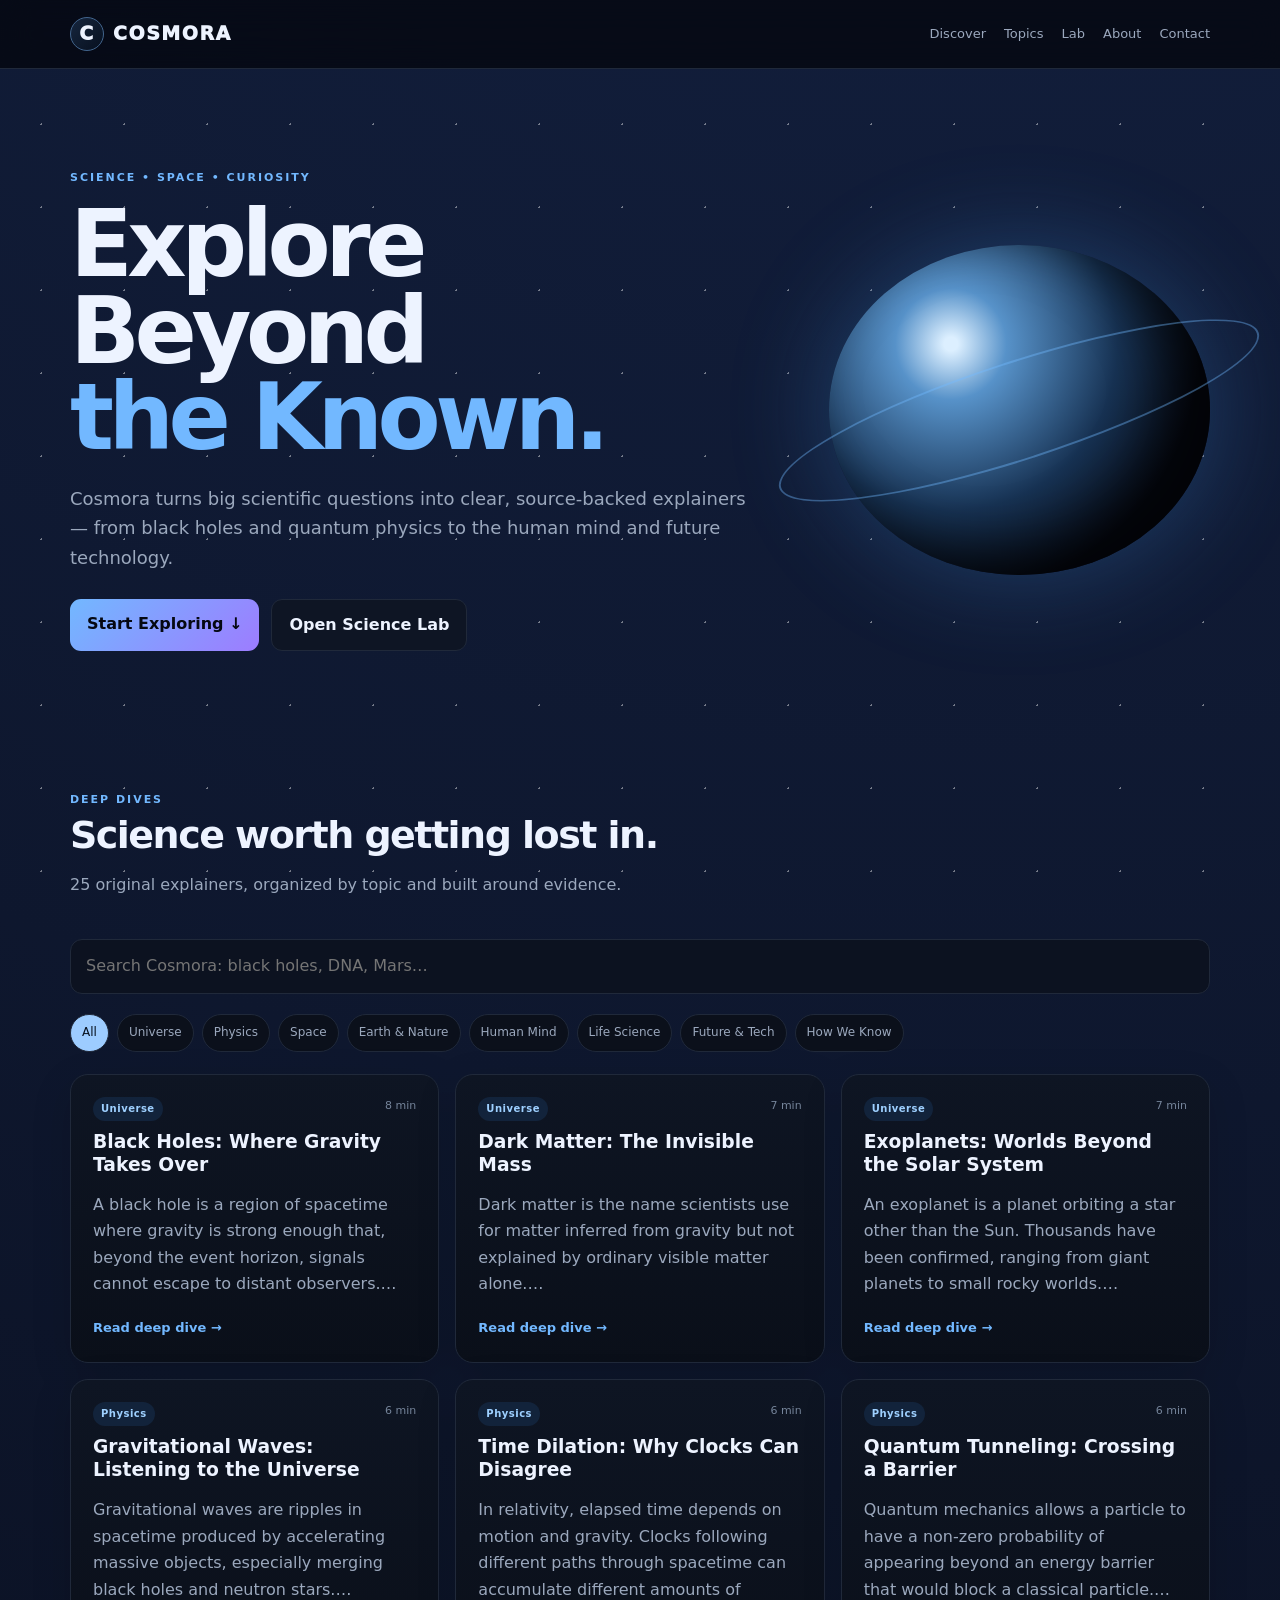
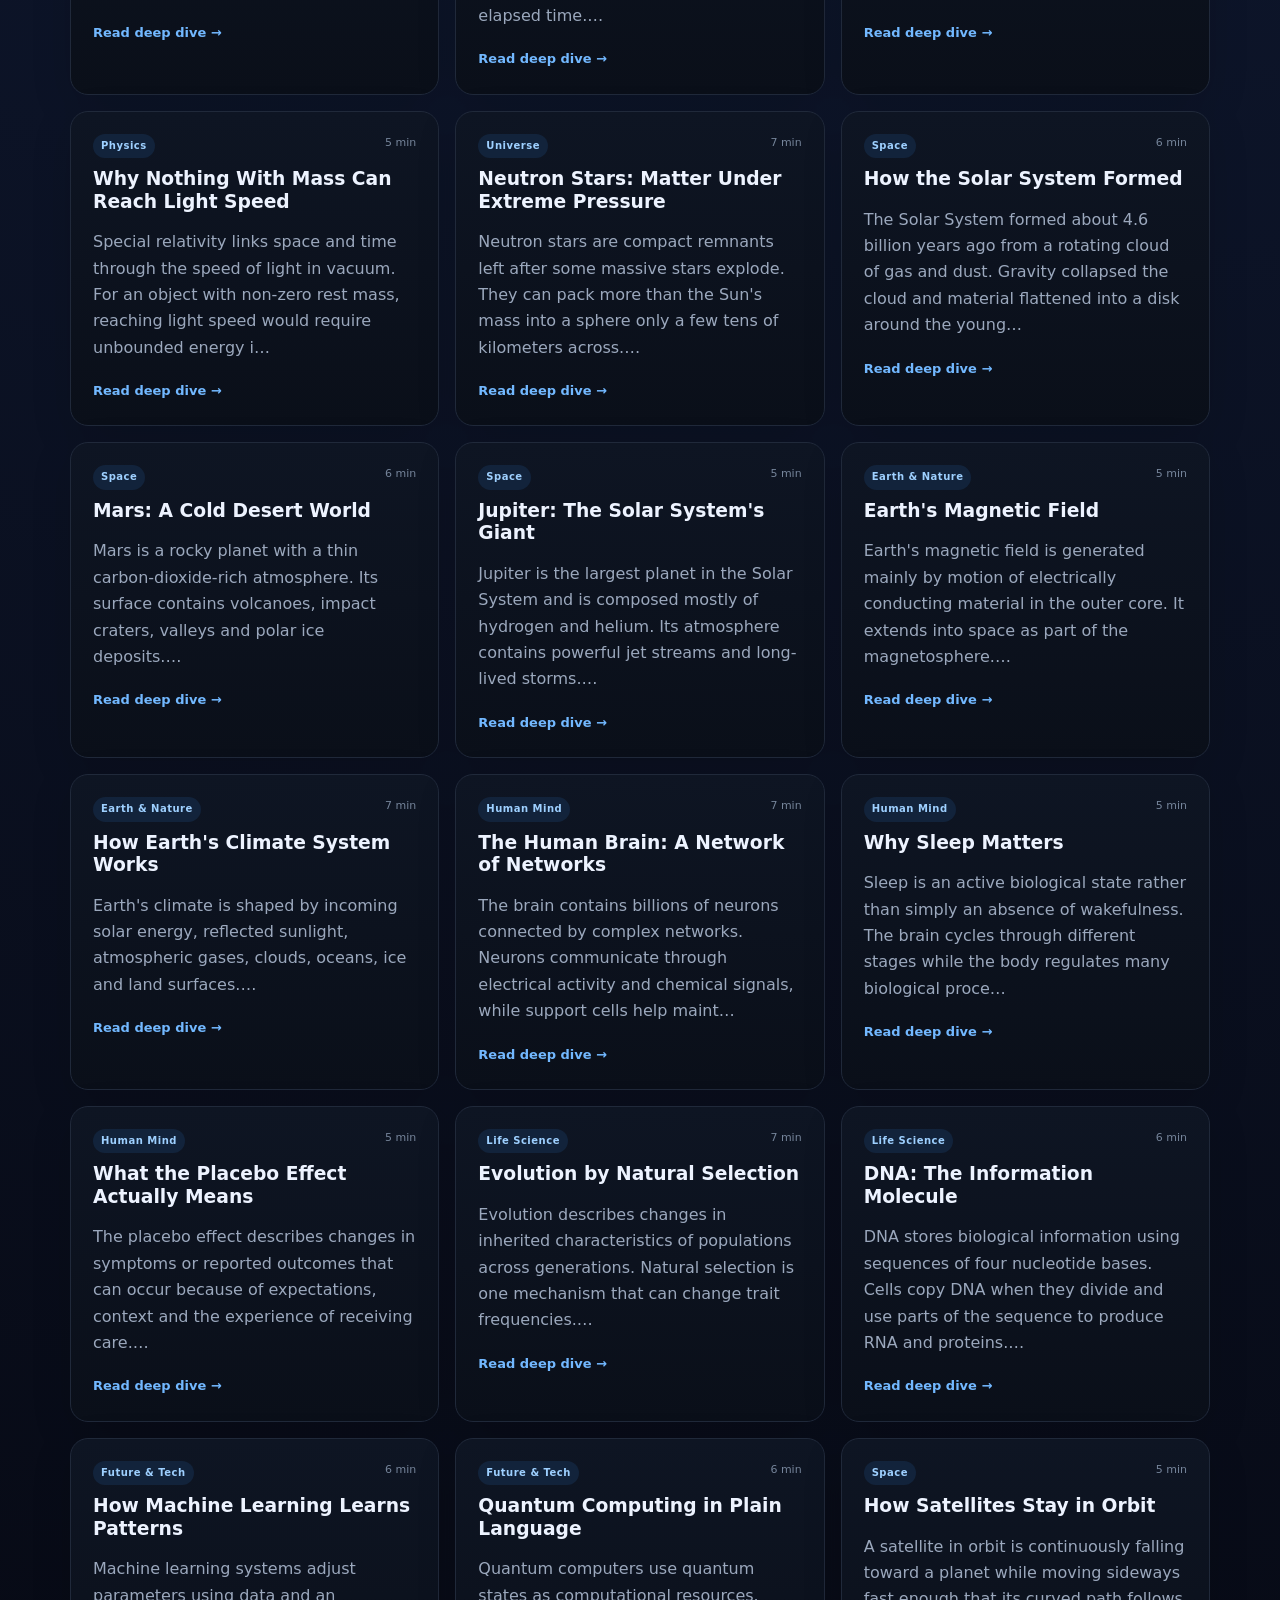
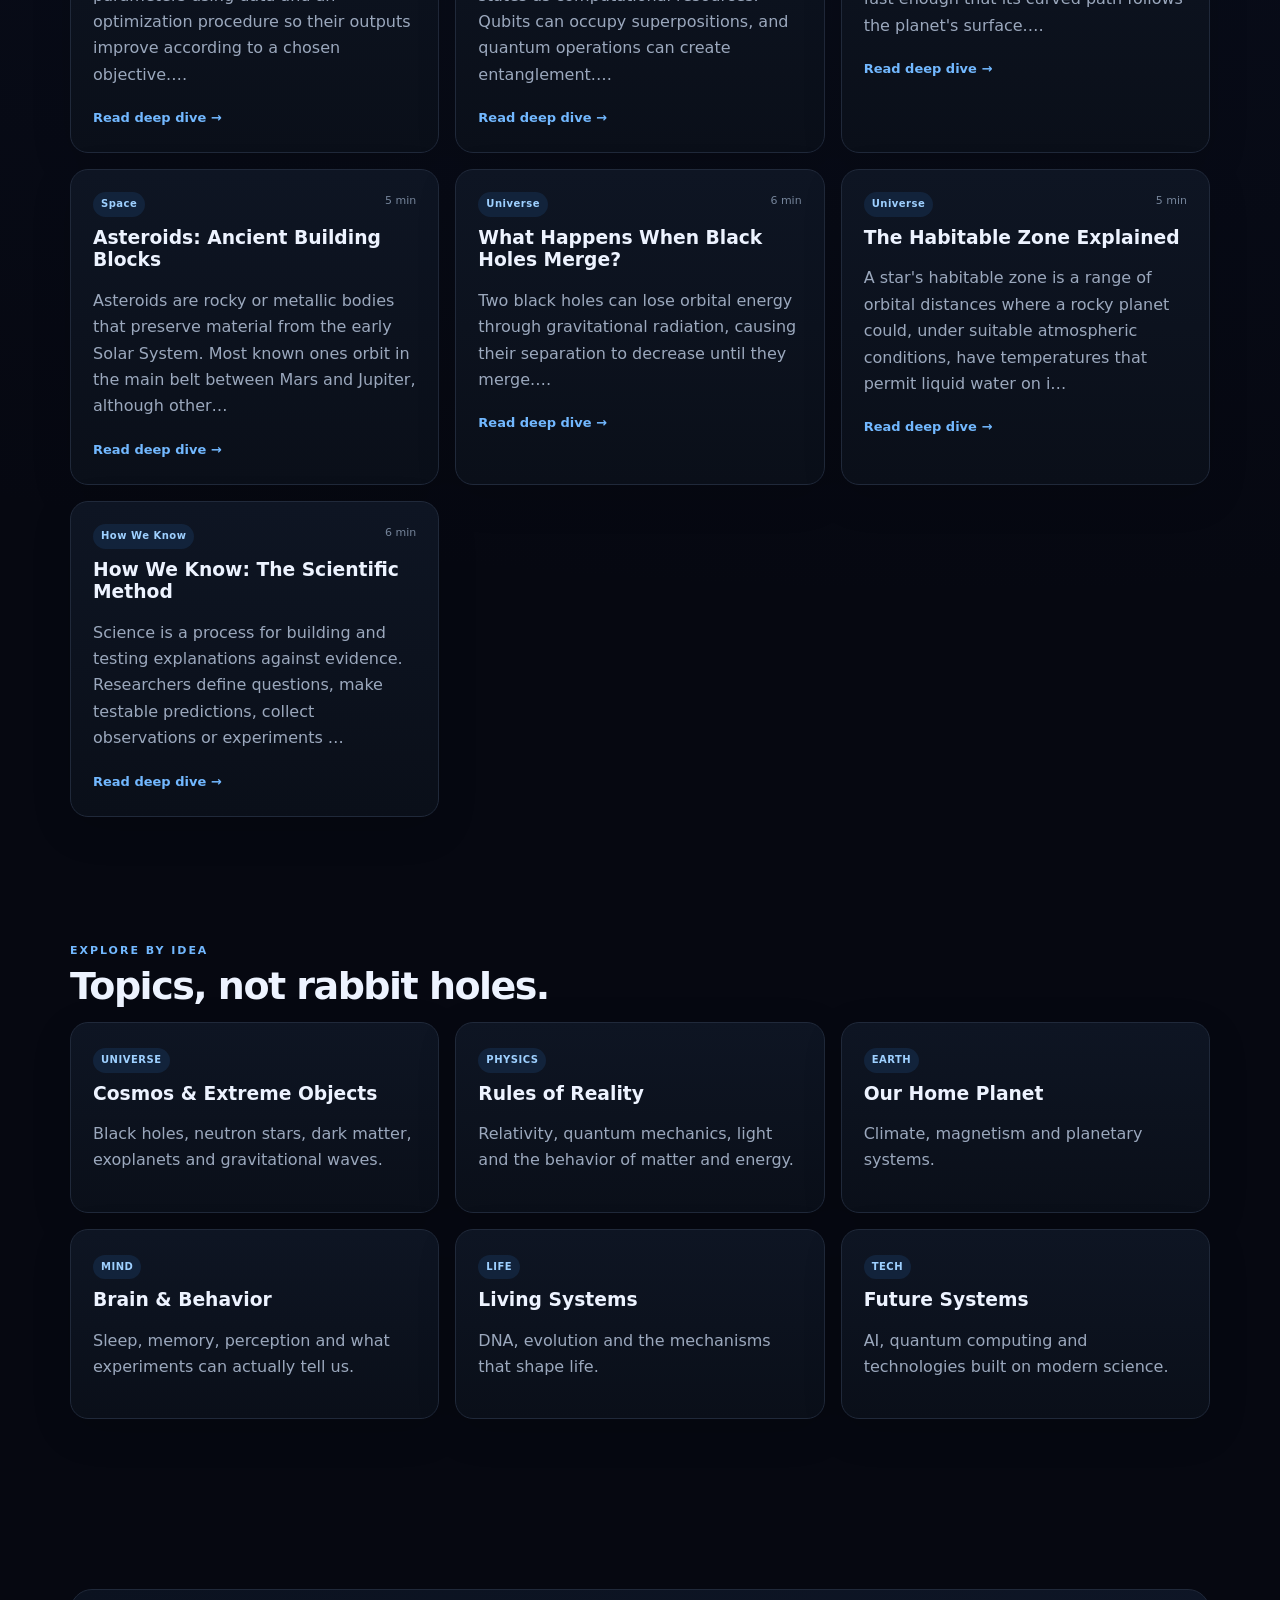
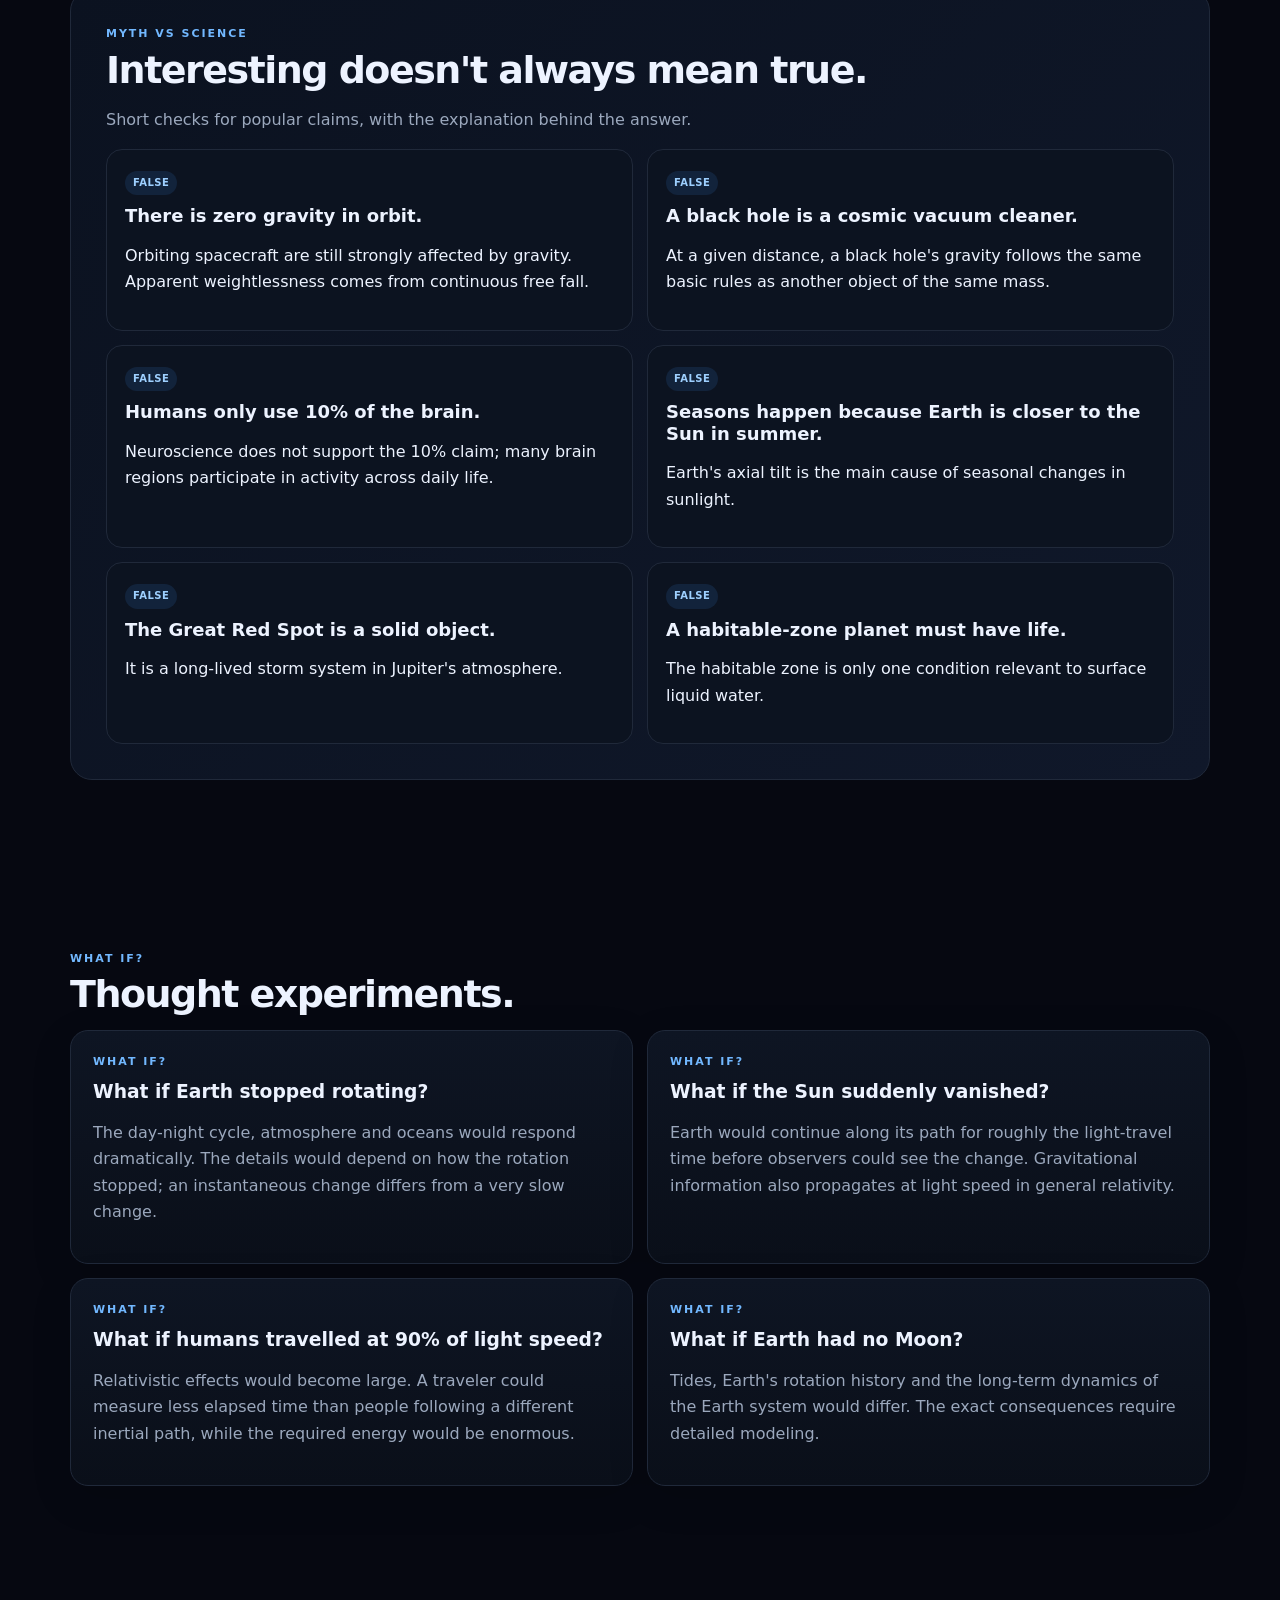
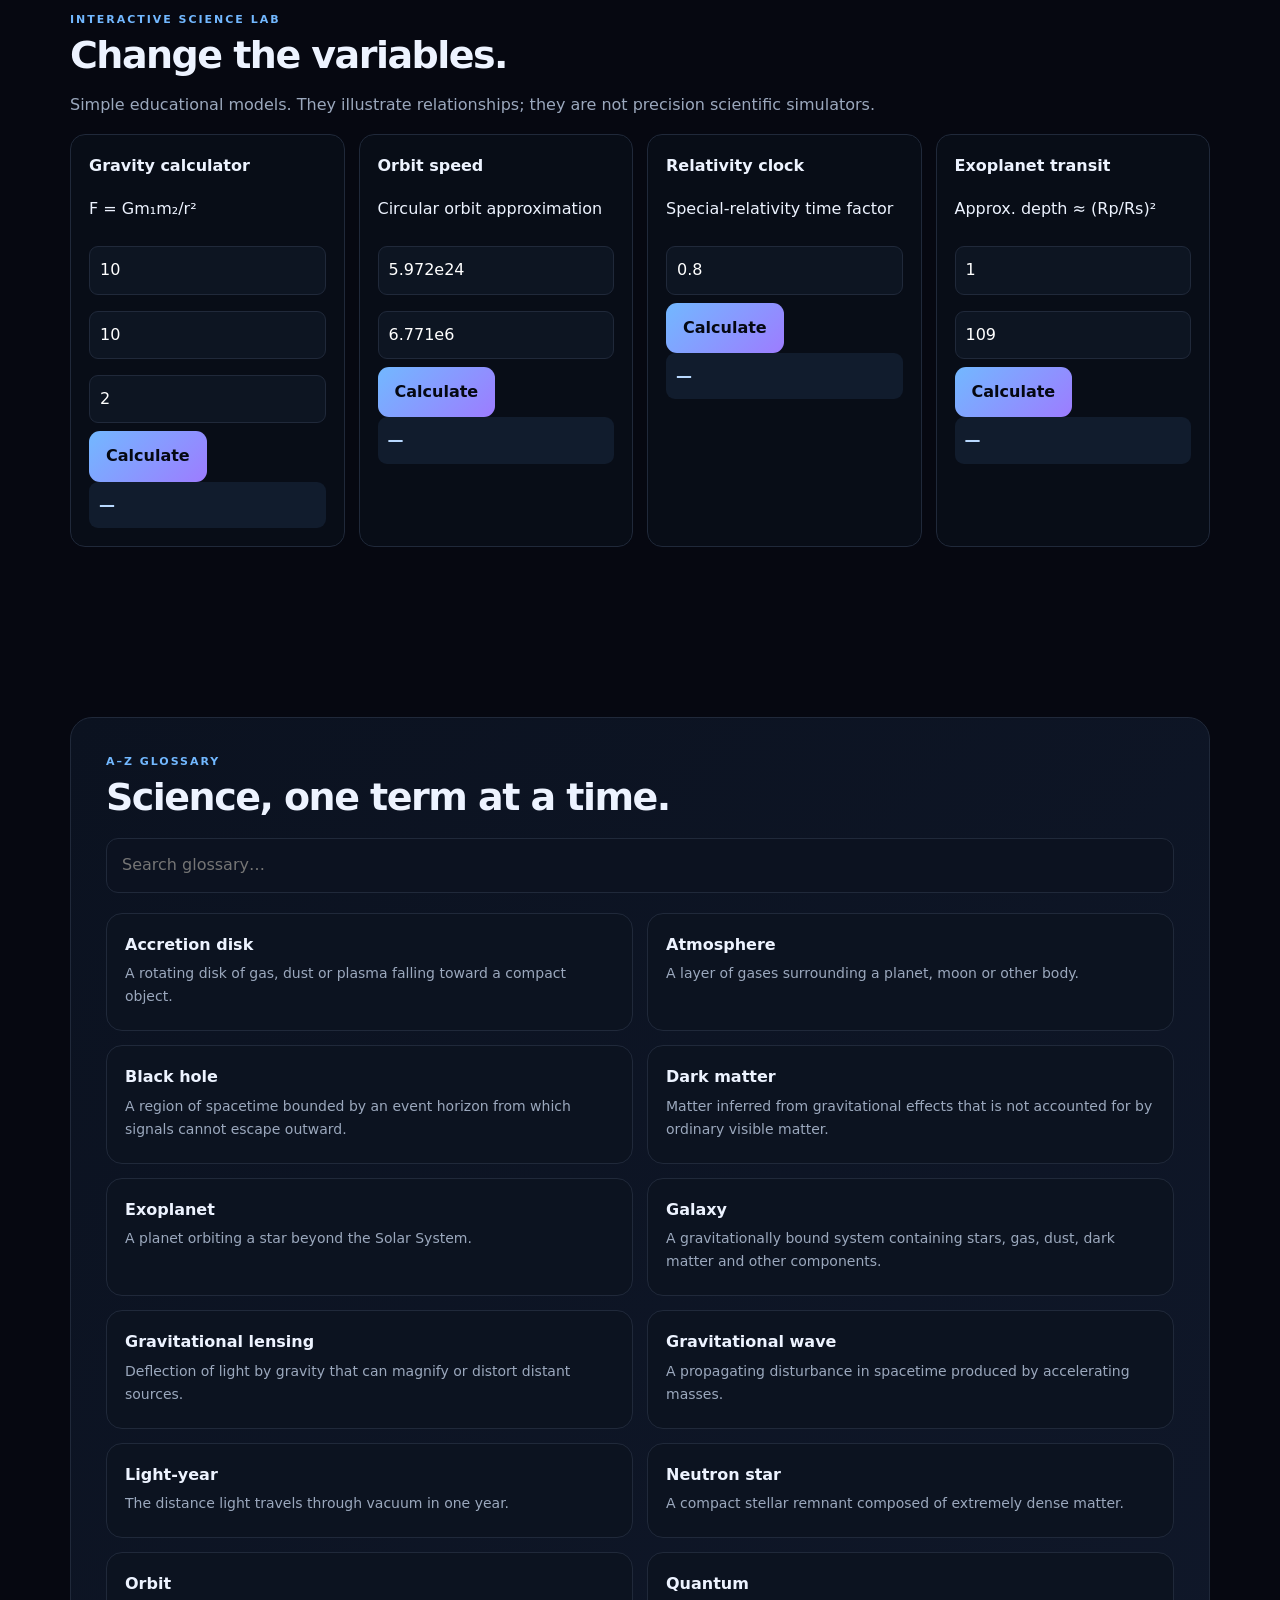
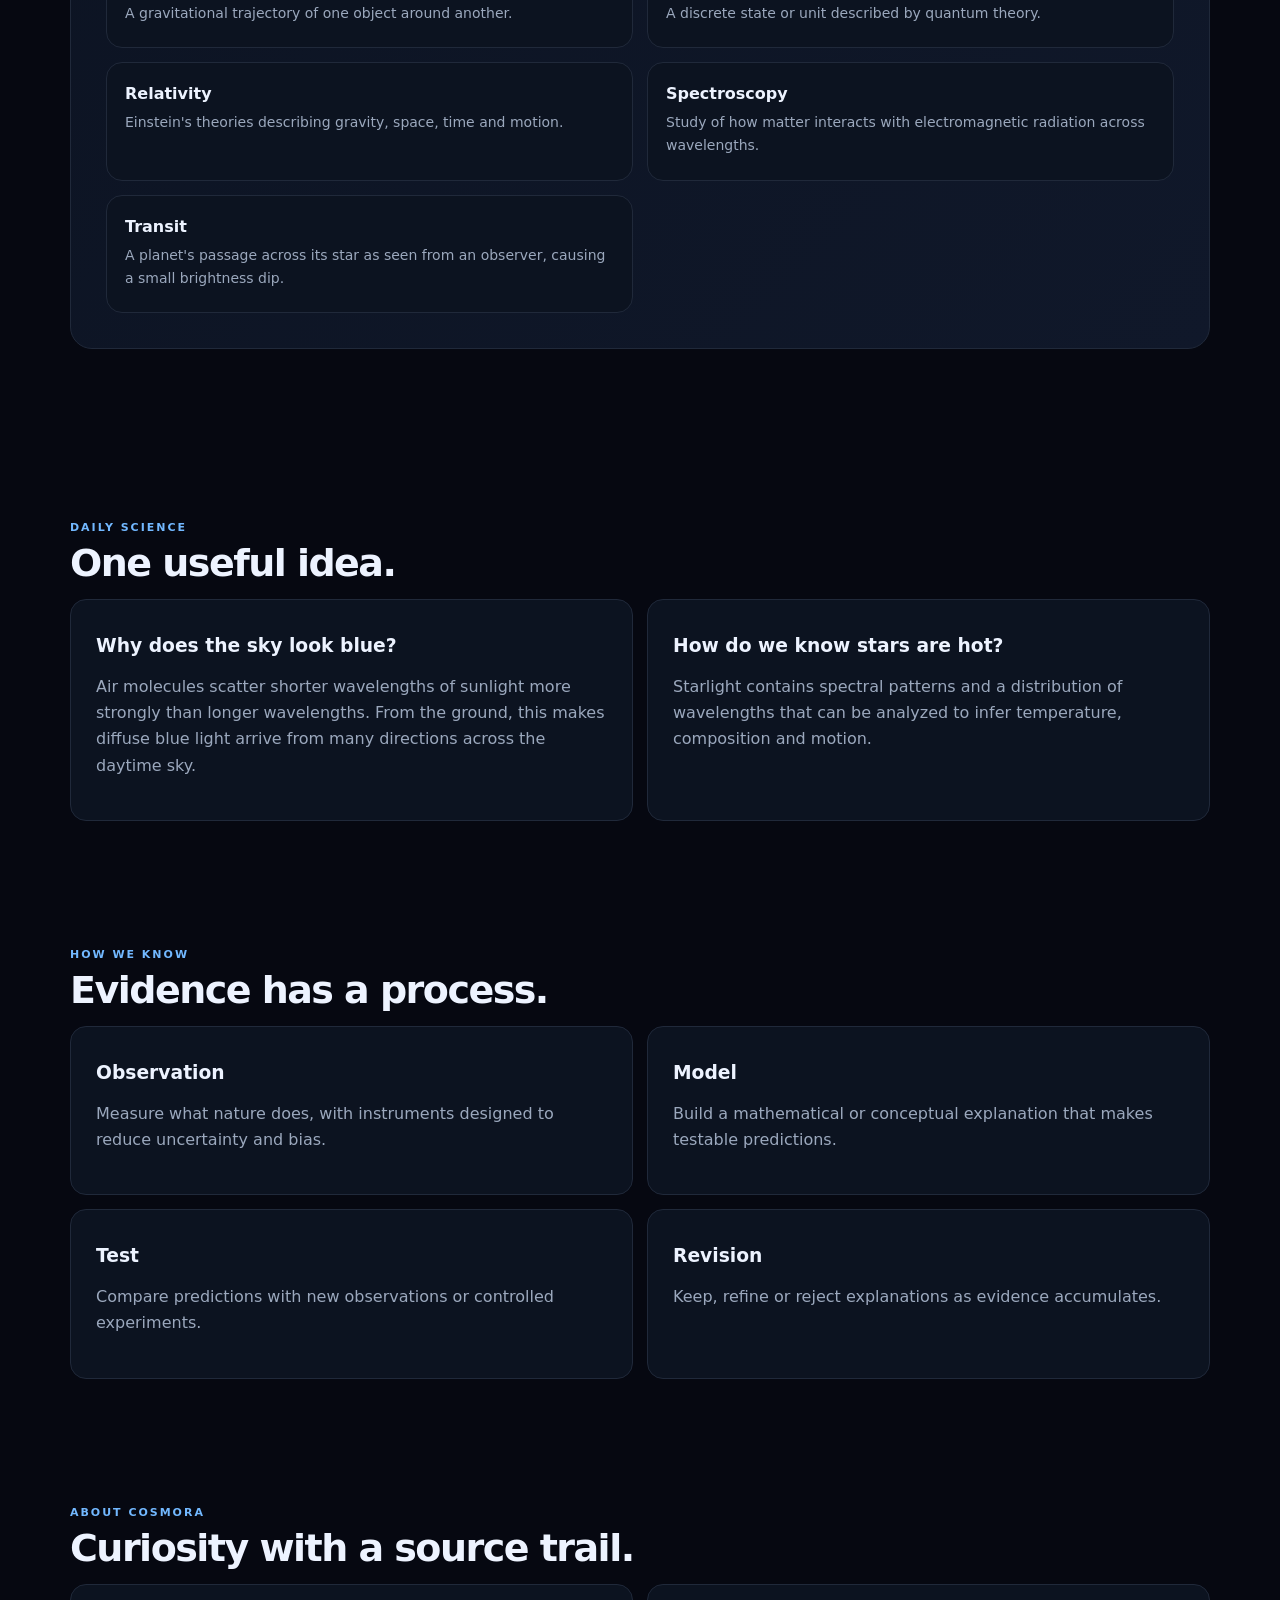
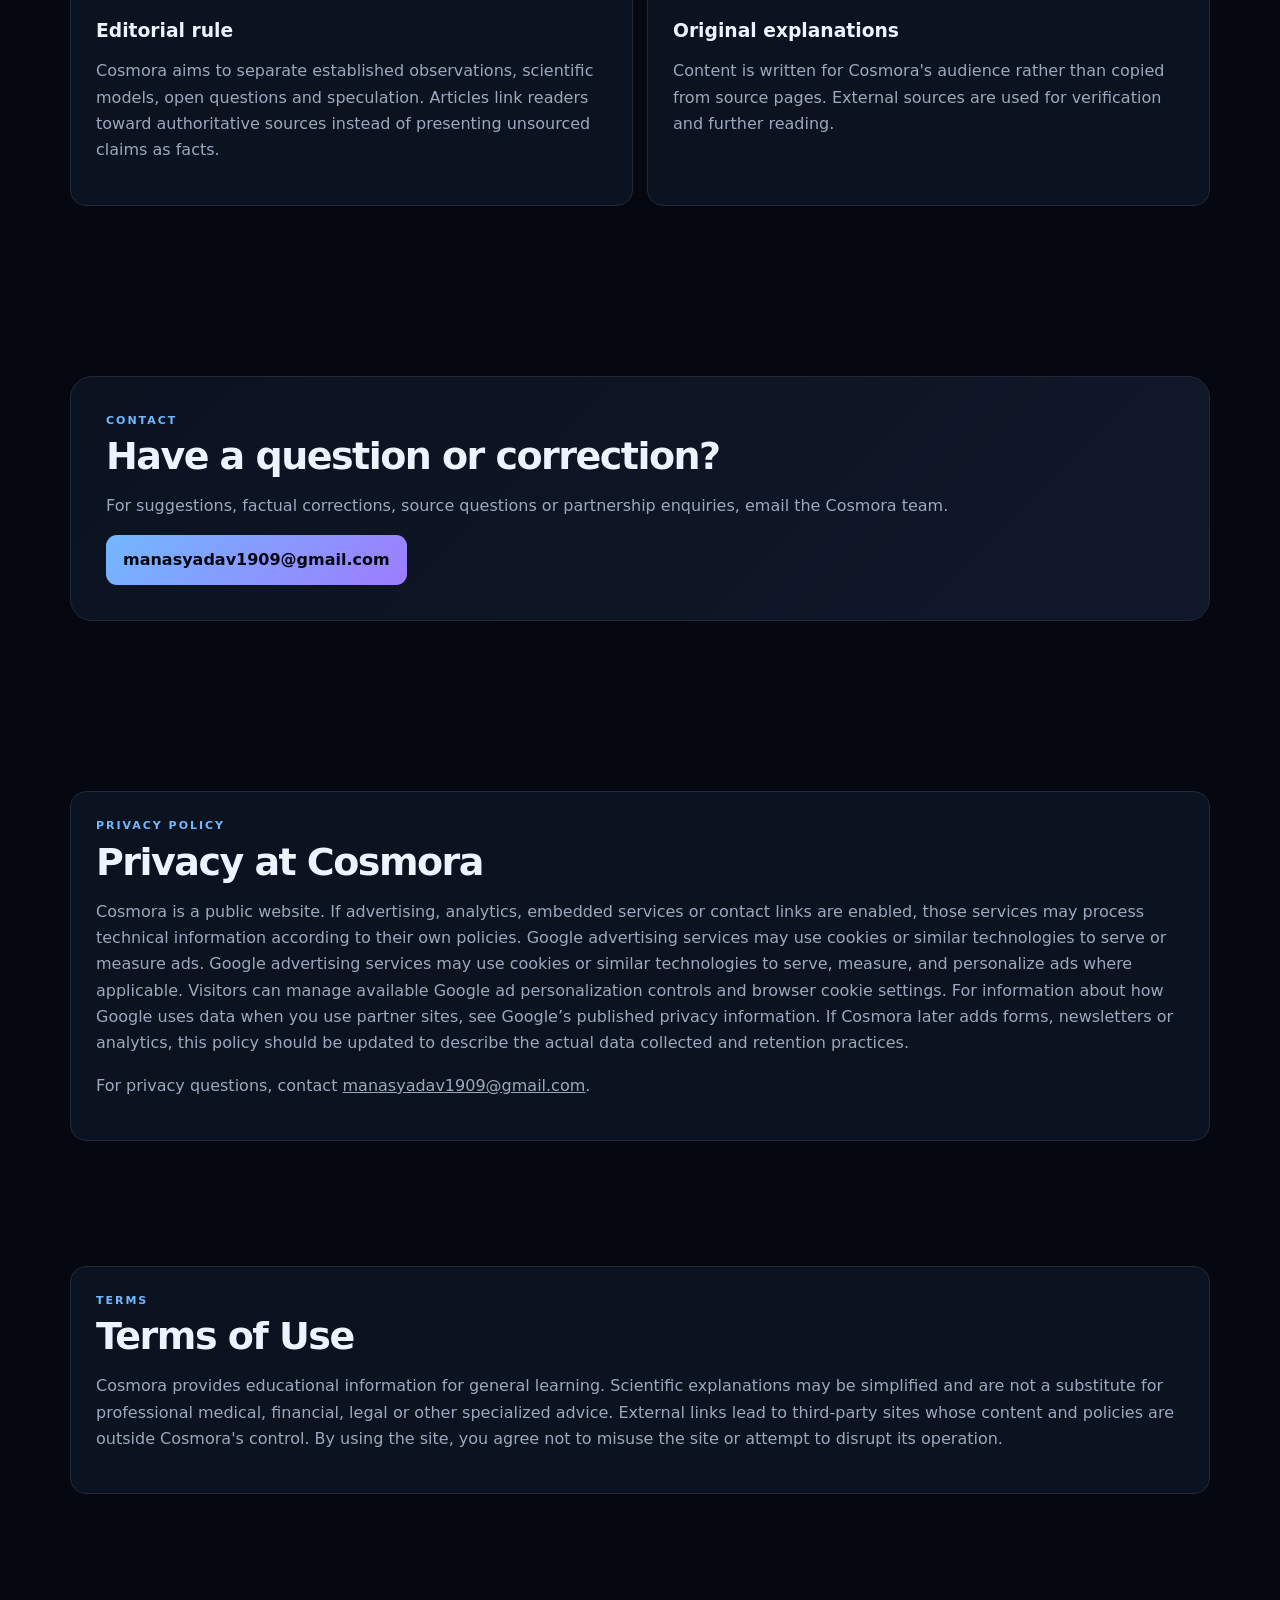
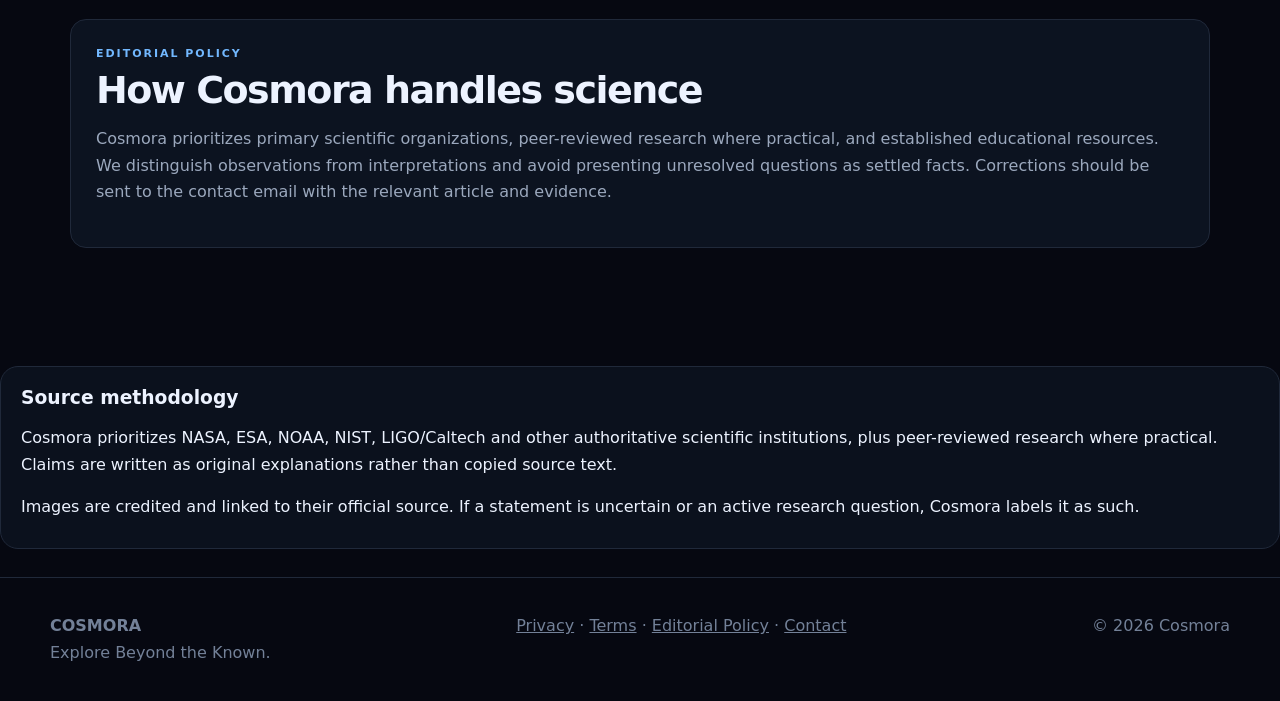
==== commit 77bebbc9: "Add files via upload" ====
--- a/index.html
+++ b/index.html
@@ -5,6 +5,15 @@
 <meta name="description" content="Cosmora — science, space, physics, human mind and technology explained with evidence, sources and interactive experiments.">
 <meta name="theme-color" content="#070a12">
 <title>Cosmora — Explore Beyond the Known</title>
+<meta name="robots" content="index,follow,max-image-preview:large">
+<meta name="author" content="Cosmora Science Desk">
+<meta name="keywords" content="science, space, physics, astronomy, earth science, human mind, technology, science explained">
+<link rel="canonical" href="https://ffcodevault.shop/">
+<meta property="og:type" content="website">
+<meta property="og:title" content="Cosmora — Explore Beyond the Known">
+<meta property="og:description" content="Evidence-first explanations of space, physics, Earth, mind, life and future technology.">
+<meta property="og:url" content="https://ffcodevault.shop/">
+
 <script async src="https://pagead2.googlesyndication.com/pagead/js/adsbygoogle.js?client=ca-pub-2169731973730266" crossorigin="anonymous"></script>
 <style>
 :root{--bg:#060811;--panel:#0d1220;--line:#20293a;--text:#edf3ff;--muted:#9ba8bd;--accent:#72b8ff;--max:1180px}
@@ -13,13 +22,16 @@
 .hero{max-width:var(--max);margin:auto;padding:100px 20px 80px;display:grid;grid-template-columns:1.3fr .7fr;gap:50px;align-items:center}.eyebrow{color:var(--accent);font-size:11px;font-weight:900;letter-spacing:.18em}h1{font-size:clamp(48px,8vw,92px);line-height:.94;letter-spacing:-.06em;margin:15px 0 22px}h1 span{color:var(--accent)}.hero p{font-size:18px;color:var(--muted);max-width:690px}.actions{display:flex;gap:12px;flex-wrap:wrap;margin-top:26px}.btn{display:inline-block;padding:12px 17px;border-radius:11px;border:1px solid var(--line);text-decoration:none;background:#0e1524;font-weight:800;cursor:pointer;color:inherit}.btn.primary{background:linear-gradient(135deg,#72b8ff,#9d7cff);color:#050812;border:0}.planet{height:330px;border-radius:50%;background:radial-gradient(circle at 32% 30%,#dcefff 0 2%,#5792c9 16%,#173253 48%,#050811 72%);box-shadow:0 0 100px #3e8bd655,inset -35px -20px 55px #0009;position:relative;animation:float 5s ease-in-out infinite}.planet:after{content:"";position:absolute;inset:35% -16%;border:2px solid #72b8ff66;border-radius:50%;transform:rotate(-18deg)}@keyframes float{50%{transform:translateY(-12px)}}
 .wrap{max-width:var(--max);margin:auto;padding:35px 20px 90px}.section-head{display:flex;justify-content:space-between;gap:20px;align-items:end;margin:25px 0}h2{font-size:38px;line-height:1.05;letter-spacing:-.04em;margin:7px 0 15px}h3{line-height:1.2;margin:10px 0}.muted{color:var(--muted)}.searchbar{display:flex;gap:10px;flex-wrap:wrap;margin:20px 0}.searchbar input{flex:1;min-width:220px;background:#0c1220;color:#fff;border:1px solid var(--line);border-radius:12px;padding:13px 15px;outline:none}.filters{display:flex;gap:8px;flex-wrap:wrap;margin-bottom:22px}.filter{border:1px solid var(--line);background:#0b101b;color:var(--muted);padding:8px 11px;border-radius:999px;cursor:pointer;font-size:12px}.filter.active{color:#07101d;background:#9dccff}.grid{display:grid;grid-template-columns:repeat(3,1fr);gap:16px}.card{background:linear-gradient(180deg,#0e1523,#0a0f19);border:1px solid var(--line);border-radius:18px;padding:22px;transition:.25s;box-shadow:0 12px 40px #0002}.card:hover{transform:translateY(-4px);border-color:#385477}.article-card{cursor:pointer;min-height:245px}.card-top{display:flex;justify-content:space-between;color:#75849a;font-size:11px}.pill{display:inline-block;padding:4px 8px;border-radius:999px;background:#12233b;color:#9ed0ff;font-size:10px;font-weight:900;letter-spacing:.05em}.card p,.article-body p,.info p{color:var(--muted)}.read{color:var(--accent);font-weight:800;font-size:13px}.band{margin:45px 0;padding:35px;border:1px solid var(--line);border-radius:22px;background:linear-gradient(135deg,#0b1220,#10182a)}.lab-grid{display:grid;grid-template-columns:repeat(4,1fr);gap:14px}.lab-box{background:#080d17;border:1px solid var(--line);border-radius:15px;padding:18px}.lab-box input{width:100%;margin:8px 0;padding:10px;border-radius:9px;background:#0d1522;border:1px solid var(--line);color:#fff}.result{padding:10px;border-radius:9px;background:#111c2d;color:#b9d9ff;font-weight:800;min-height:44px}.article-page{display:none;max-width:var(--max);margin:auto;padding:80px 20px}.article-page.active{display:block}.article-head{max-width:850px;margin-bottom:30px}.article-head h1{font-size:clamp(42px,6vw,72px)}.meta{color:#738198;font-size:13px}.article-layout{display:grid;grid-template-columns:minmax(0,800px) 220px;gap:50px}.article-body h2{font-size:28px;margin-top:34px}.takeaway{border-left:3px solid var(--accent);padding:17px 20px;background:#0c1524;border-radius:0 13px 13px 0;margin:22px 0}.takeaway p{margin:5px 0}.toc{position:sticky;top:95px;height:max-content;display:flex;flex-direction:column;gap:9px;color:var(--muted);font-size:13px}.toc b{color:#fff}.sourcebox{display:flex;flex-direction:column;gap:6px;margin-top:35px;padding:16px;border:1px solid var(--line);border-radius:13px;background:#0a101b}.sourcebox a{color:var(--accent);overflow-wrap:anywhere;font-size:12px}.myth-grid,.what-grid,.gloss-grid,.info-grid{display:grid;grid-template-columns:repeat(2,1fr);gap:14px}.myth,.gloss,.info{padding:18px;border:1px solid var(--line);border-radius:16px;background:#0c1320}.myth h3{font-size:18px}.gloss p{margin:4px 0;color:var(--muted);font-size:14px}.info{padding:25px}.progress{position:fixed;top:0;left:0;height:3px;background:linear-gradient(90deg,#72b8ff,#a978ff);width:0;z-index:50}footer{border-top:1px solid var(--line);padding:35px 20px;color:#738198}footer .foot{max-width:var(--max);margin:auto;display:flex;justify-content:space-between;gap:20px;flex-wrap:wrap}
 @media(max-width:850px){.hero{grid-template-columns:1fr}.planet{width:260px;height:260px;margin:auto}.grid{grid-template-columns:1fr 1fr}.article-layout{grid-template-columns:1fr}.toc{position:static;order:-1}.lab-grid{grid-template-columns:1fr 1fr}}@media(max-width:560px){nav a:nth-child(4),nav a:nth-child(5){display:none}.hero{padding-top:65px}h2{font-size:30px}.grid,.myth-grid,.what-grid,.gloss-grid,.info-grid{grid-template-columns:1fr}.lab-grid{grid-template-columns:1fr}.planet{width:220px;height:220px}}
+
+.skip-link{position:fixed;left:12px;top:12px;z-index:9999;transform:translateY(-180%);padding:10px 14px;border-radius:10px;background:#fff;color:#07101d;font-weight:800}.skip-link:focus{transform:none}.site-note{max-width:var(--max);margin:0 auto 24px;padding:12px 16px;border:1px solid var(--line);border-radius:14px;background:rgba(13,18,32,.75);color:var(--muted);font-size:13px}.article-meta{display:flex;gap:8px;flex-wrap:wrap;margin:8px 0 18px;color:var(--muted);font-size:12px}.article-meta span{padding:4px 8px;border:1px solid var(--line);border-radius:999px}.source-box{margin:28px 0;padding:20px;border:1px solid var(--line);border-radius:18px;background:#0b111d}.source-box h3{margin-top:0}.source-box p{margin-bottom:8px}.footer-trust{max-width:var(--max);margin:30px auto;padding:24px 20px;border-top:1px solid var(--line);color:var(--muted);font-size:13px}.footer-trust a{color:var(--text)}
 </style>
+<style>.article-image{margin:24px 0 30px;border:1px solid var(--line);border-radius:18px;overflow:hidden;background:#070b12}.article-image img{display:block;width:100%;max-height:480px;object-fit:cover}.article-image figcaption{padding:10px 14px;color:#7f8da1;font-size:11px}.article-image a{color:var(--accent)}.img-fallback{padding:30px;text-align:center;color:#8b98aa}.visual-note{margin:10px 0 20px;color:#7f8da1;font-size:12px}</style><script type="application/ld+json">{"@context":"https://schema.org","@type":"WebSite","name":"Cosmora","url":"https://ffcodevault.shop/","description":"Evidence-first explanations of science, space, physics, Earth, mind, life and technology.","publisher":{"@type":"Organization","name":"Cosmora Science Desk"},"inLanguage":"en"}</script>
 </head>
-<body>
+<a class="skip-link" href="#main">Skip to main content</a><body>
 <div class="stars"></div><div class="progress" id="progress"></div>
 <header><div class="nav"><a class="brand" href="#home" onclick="showHome()"><i>C</i>COSMORA</a><nav><a href="#articles" onclick="showHome()">Discover</a><a href="#topics" onclick="showHome()">Topics</a><a href="#lab" onclick="showHome()">Lab</a><a href="#about" onclick="showHome()">About</a><a href="#contact" onclick="showHome()">Contact</a></nav></div></header>
 
-<main id="home">
+<main id="main" id="home">
 <section class="hero" id="hero"><div><div class="eyebrow">SCIENCE • SPACE • CURIOSITY</div><h1>Explore Beyond<br><span>the Known.</span></h1><p>Cosmora turns big scientific questions into clear, source-backed explainers — from black holes and quantum physics to the human mind and future technology.</p><div class="actions"><a class="btn primary" href="#articles">Start Exploring ↓</a><a class="btn" href="#lab">Open Science Lab</a></div></div><div class="planet" aria-label="Stylized planet animation"></div></section>
 
 <section class="wrap" id="articles"><div class="section-head"><div><div class="eyebrow">DEEP DIVES</div><h2>Science worth getting lost in.</h2><p class="muted">25 original explainers, organized by topic and built around evidence.</p></div></div>
@@ -81,233 +93,233 @@
 
 <section class="wrap" id="contact"><div class="band"><div class="eyebrow">CONTACT</div><h2>Have a question or correction?</h2><p class="muted">For suggestions, factual corrections, source questions or partnership enquiries, email the Cosmora team.</p><a class="btn primary" href="mailto:manasyadav1909@gmail.com?subject=Cosmora%20Contact">manasyadav1909@gmail.com</a></div></section>
 
-<section class="wrap" id="privacy"><div class="info"><div class="eyebrow">PRIVACY POLICY</div><h2>Privacy at Cosmora</h2><p>Cosmora is a public website. If advertising, analytics, embedded services or contact links are enabled, those services may process technical information according to their own policies. Google advertising services may use cookies or similar technologies to serve or measure ads. Visitors can manage browser cookie settings and available Google ad personalization controls. If Cosmora later adds forms, newsletters or analytics, this policy should be updated to describe the actual data collected and retention practices.</p><p>For privacy questions, contact <a href="mailto:manasyadav1909@gmail.com">manasyadav1909@gmail.com</a>.</p></div></section>
+<section class="wrap" id="privacy"><div class="info"><div class="eyebrow">PRIVACY POLICY</div><h2>Privacy at Cosmora</h2><p>Cosmora is a public website. If advertising, analytics, embedded services or contact links are enabled, those services may process technical information according to their own policies. Google advertising services may use cookies or similar technologies to serve or measure ads. Google advertising services may use cookies or similar technologies to serve, measure, and personalize ads where applicable. Visitors can manage available Google ad personalization controls and browser cookie settings. For information about how Google uses data when you use partner sites, see Google’s published privacy information. If Cosmora later adds forms, newsletters or analytics, this policy should be updated to describe the actual data collected and retention practices.</p><p>For privacy questions, contact <a href="mailto:manasyadav1909@gmail.com">manasyadav1909@gmail.com</a>.</p></div></section>
 
 <section class="wrap" id="terms"><div class="info"><div class="eyebrow">TERMS</div><h2>Terms of Use</h2><p>Cosmora provides educational information for general learning. Scientific explanations may be simplified and are not a substitute for professional medical, financial, legal or other specialized advice. External links lead to third-party sites whose content and policies are outside Cosmora's control. By using the site, you agree not to misuse the site or attempt to disrupt its operation.</p></div></section>
 
 <section class="wrap" id="editorial"><div class="info"><div class="eyebrow">EDITORIAL POLICY</div><h2>How Cosmora handles science</h2><p>Cosmora prioritizes primary scientific organizations, peer-reviewed research where practical, and established educational resources. We distinguish observations from interpretations and avoid presenting unresolved questions as settled facts. Corrections should be sent to the contact email with the relevant article and evidence.</p></div></section>
-</main>
+<section class="source-box"><h3>Source methodology</h3><p>Cosmora prioritizes NASA, ESA, NOAA, NIST, LIGO/Caltech and other authoritative scientific institutions, plus peer-reviewed research where practical. Claims are written as original explanations rather than copied source text.</p><p>Images are credited and linked to their official source. If a statement is uncertain or an active research question, Cosmora labels it as such.</p></section></main>
 
 <div id="articleView"><section class="article-page" id="article-black-holes">
-<div class="article-head"><div class="eyebrow">UNIVERSE</div><h1>Black Holes: Where Gravity Takes Over</h1><div class="meta">8 min · Cosmora Science Desk</div></div>
-<div class="article-layout"><main class="article-body">
-<div class="takeaway"><b>Key takeaway</b><p>A black hole is a region of spacetime where gravity is strong enough that, beyond the event horizon, signals cannot escape to distant observers.</p></div>
+<div class="article-head"><div class="eyebrow">UNIVERSE</div><h1>Black Holes: Where Gravity Takes Over</h1><div class="article-meta"><span>Cosmora Science Desk</span><span>Reviewed for clarity</span><span>Updated October 2026</span></div><div class="meta">8 min · Cosmora Science Desk</div></div>
+<div class="article-layout"><main class="article-body">
+<div class="takeaway"><b>Key takeaway</b><p>A black hole is a region of spacetime where gravity is strong enough that, beyond the event horizon, signals cannot escape to distant observers.</p></div><figure class="article-image"><img src="https://svs.gsfc.nasa.gov/vis/a010000/a014100/a014146/BH_accretion_disk_viz_desktop.png" alt="Black Holes: Where Gravity Takes Over — Cosmora science visual" loading="lazy" referrerpolicy="no-referrer" onerror="this.style.display='none';this.parentElement.classList.add('img-fallback')"><figcaption>Visual: NASA Science / NASA SVS. <a href="https://science.nasa.gov/universe/multimedia/" target="_blank" rel="noopener">Explore NASA imagery</a></figcaption></figure>
 <h2>What is going on?</h2><p>The bright structures seen around some black holes are usually accretion disks: hot gas and dust moving through a powerful gravitational environment. Jets can also emerge from regions near the black hole when magnetic fields and plasma interact.</p>
 <h2>What the evidence tells us</h2><p>NASA&#x27;s black-hole visualizations are simulations based on physical models, not photographs of an event horizon.</p>
 <h2>Why it matters</h2><p>Cosmora separates established observations from open questions. The goal is to make complex science understandable without turning uncertainty into a headline.</p>
 <div class="sourcebox"><b>Authoritative starting point</b><a href="https://svs.gsfc.nasa.gov/14619/" target="_blank" rel="noopener noreferrer">https://svs.gsfc.nasa.gov/14619/</a></div>
 </main><aside class="toc"><b>On this page</b><a href="#" onclick="showHome()">← Back to Discover</a><a href="#lab" onclick="showHome()">Interactive Lab</a><a href="#articles" onclick="showHome()">More articles</a></aside></div></section>
 <section class="article-page" id="article-dark-matter">
-<div class="article-head"><div class="eyebrow">UNIVERSE</div><h1>Dark Matter: The Invisible Mass</h1><div class="meta">7 min · Cosmora Science Desk</div></div>
-<div class="article-layout"><main class="article-body">
-<div class="takeaway"><b>Key takeaway</b><p>Dark matter is the name scientists use for matter inferred from gravity but not explained by ordinary visible matter alone.</p></div>
+<div class="article-head"><div class="eyebrow">UNIVERSE</div><h1>Dark Matter: The Invisible Mass</h1><div class="article-meta"><span>Cosmora Science Desk</span><span>Reviewed for clarity</span><span>Updated October 2026</span></div><div class="meta">7 min · Cosmora Science Desk</div></div>
+<div class="article-layout"><main class="article-body">
+<div class="takeaway"><b>Key takeaway</b><p>Dark matter is the name scientists use for matter inferred from gravity but not explained by ordinary visible matter alone.</p></div><figure class="article-image"><img src="https://science.nasa.gov/wp-content/uploads/2024/09/abell-520.jpg" alt="Dark Matter: The Invisible Mass — Cosmora science visual" loading="lazy" referrerpolicy="no-referrer" onerror="this.style.display='none';this.parentElement.classList.add('img-fallback')"><figcaption>Visual: NASA Science / NASA SVS. <a href="https://science.nasa.gov/universe/multimedia/" target="_blank" rel="noopener">Explore NASA imagery</a></figcaption></figure>
 <h2>What is going on?</h2><p>Galaxies rotate in ways that indicate more mass is present than we can see, and gravitational lensing lets astronomers map mass by measuring how light is deflected. Its actual particle identity remains unknown.</p>
 <h2>What the evidence tells us</h2><p>NASA summarizes evidence including galaxy motions and gravitational lensing.</p>
 <h2>Why it matters</h2><p>Cosmora separates established observations from open questions. The goal is to make complex science understandable without turning uncertainty into a headline.</p>
 <div class="sourcebox"><b>Authoritative starting point</b><a href="https://science.nasa.gov/dark-matter/" target="_blank" rel="noopener noreferrer">https://science.nasa.gov/dark-matter/</a></div>
 </main><aside class="toc"><b>On this page</b><a href="#" onclick="showHome()">← Back to Discover</a><a href="#lab" onclick="showHome()">Interactive Lab</a><a href="#articles" onclick="showHome()">More articles</a></aside></div></section>
 <section class="article-page" id="article-exoplanets">
-<div class="article-head"><div class="eyebrow">UNIVERSE</div><h1>Exoplanets: Worlds Beyond the Solar System</h1><div class="meta">7 min · Cosmora Science Desk</div></div>
-<div class="article-layout"><main class="article-body">
-<div class="takeaway"><b>Key takeaway</b><p>An exoplanet is a planet orbiting a star other than the Sun. Thousands have been confirmed, ranging from giant planets to small rocky worlds.</p></div>
+<div class="article-head"><div class="eyebrow">UNIVERSE</div><h1>Exoplanets: Worlds Beyond the Solar System</h1><div class="article-meta"><span>Cosmora Science Desk</span><span>Reviewed for clarity</span><span>Updated October 2026</span></div><div class="meta">7 min · Cosmora Science Desk</div></div>
+<div class="article-layout"><main class="article-body">
+<div class="takeaway"><b>Key takeaway</b><p>An exoplanet is a planet orbiting a star other than the Sun. Thousands have been confirmed, ranging from giant planets to small rocky worlds.</p></div><figure class="article-image"><img src="https://assets.science.nasa.gov/dynamicimage/assets/science/astro/exo-explore/2023/09/1864_Exoplanet_types_graphic.jpeg?crop=faces%2Cfocalpoint&fit=clip&h=3386&w=6249" alt="Exoplanets: Worlds Beyond the Solar System — Cosmora science visual" loading="lazy" referrerpolicy="no-referrer" onerror="this.style.display='none';this.parentElement.classList.add('img-fallback')"><figcaption>Visual: NASA Science / NASA SVS. <a href="https://science.nasa.gov/universe/multimedia/" target="_blank" rel="noopener">Explore NASA imagery</a></figcaption></figure>
 <h2>What is going on?</h2><p>The transit method measures tiny dips in starlight, while radial velocity detects a star&#x27;s motion caused by an orbiting planet. A planet in a habitable zone is not automatically habitable.</p>
 <h2>What the evidence tells us</h2><p>NASA&#x27;s Exoplanet Exploration program provides discovery and educational resources.</p>
 <h2>Why it matters</h2><p>Cosmora separates established observations from open questions. The goal is to make complex science understandable without turning uncertainty into a headline.</p>
 <div class="sourcebox"><b>Authoritative starting point</b><a href="https://science.nasa.gov/exoplanets/" target="_blank" rel="noopener noreferrer">https://science.nasa.gov/exoplanets/</a></div>
 </main><aside class="toc"><b>On this page</b><a href="#" onclick="showHome()">← Back to Discover</a><a href="#lab" onclick="showHome()">Interactive Lab</a><a href="#articles" onclick="showHome()">More articles</a></aside></div></section>
 <section class="article-page" id="article-gravitational-waves">
-<div class="article-head"><div class="eyebrow">PHYSICS</div><h1>Gravitational Waves: Listening to the Universe</h1><div class="meta">6 min · Cosmora Science Desk</div></div>
-<div class="article-layout"><main class="article-body">
-<div class="takeaway"><b>Key takeaway</b><p>Gravitational waves are ripples in spacetime produced by accelerating massive objects, especially merging black holes and neutron stars.</p></div>
+<div class="article-head"><div class="eyebrow">PHYSICS</div><h1>Gravitational Waves: Listening to the Universe</h1><div class="article-meta"><span>Cosmora Science Desk</span><span>Reviewed for clarity</span><span>Updated October 2026</span></div><div class="meta">6 min · Cosmora Science Desk</div></div>
+<div class="article-layout"><main class="article-body">
+<div class="takeaway"><b>Key takeaway</b><p>Gravitational waves are ripples in spacetime produced by accelerating massive objects, especially merging black holes and neutron stars.</p></div><figure class="article-image"><img src="https://svs.gsfc.nasa.gov/vis/a010000/a014100/a014146/BH_accretion_disk_viz_desktop.png" alt="Gravitational Waves: Listening to the Universe — Cosmora science visual" loading="lazy" referrerpolicy="no-referrer" onerror="this.style.display='none';this.parentElement.classList.add('img-fallback')"><figcaption>Visual: NASA / official science imagery. <a href="https://science.nasa.gov/universe/multimedia/" target="_blank" rel="noopener">Explore NASA imagery</a></figcaption></figure>
 <h2>What is going on?</h2><p>Laser interferometers compare light traveling along perpendicular arms. A passing gravitational wave changes their relative lengths by an extraordinarily small amount, creating a measurable signal after noise analysis.</p>
 <h2>What the evidence tells us</h2><p>The first direct detections opened a new observational window on the universe.</p>
 <h2>Why it matters</h2><p>Cosmora separates established observations from open questions. The goal is to make complex science understandable without turning uncertainty into a headline.</p>
 <div class="sourcebox"><b>Authoritative starting point</b><a href="https://www.ligo.caltech.edu/page/what-are-gw" target="_blank" rel="noopener noreferrer">https://www.ligo.caltech.edu/page/what-are-gw</a></div>
 </main><aside class="toc"><b>On this page</b><a href="#" onclick="showHome()">← Back to Discover</a><a href="#lab" onclick="showHome()">Interactive Lab</a><a href="#articles" onclick="showHome()">More articles</a></aside></div></section>
 <section class="article-page" id="article-time-dilation">
-<div class="article-head"><div class="eyebrow">PHYSICS</div><h1>Time Dilation: Why Clocks Can Disagree</h1><div class="meta">6 min · Cosmora Science Desk</div></div>
-<div class="article-layout"><main class="article-body">
-<div class="takeaway"><b>Key takeaway</b><p>In relativity, elapsed time depends on motion and gravity. Clocks following different paths through spacetime can accumulate different amounts of elapsed time.</p></div>
+<div class="article-head"><div class="eyebrow">PHYSICS</div><h1>Time Dilation: Why Clocks Can Disagree</h1><div class="article-meta"><span>Cosmora Science Desk</span><span>Reviewed for clarity</span><span>Updated October 2026</span></div><div class="meta">6 min · Cosmora Science Desk</div></div>
+<div class="article-layout"><main class="article-body">
+<div class="takeaway"><b>Key takeaway</b><p>In relativity, elapsed time depends on motion and gravity. Clocks following different paths through spacetime can accumulate different amounts of elapsed time.</p></div><figure class="article-image"><img src="https://assets.science.nasa.gov/dynamicimage/assets/science/astro/exo-explore/2023/09/1864_Exoplanet_types_graphic.jpeg?crop=faces%2Cfocalpoint&fit=clip&h=3386&w=6249" alt="Time Dilation: Why Clocks Can Disagree — Cosmora science visual" loading="lazy" referrerpolicy="no-referrer" onerror="this.style.display='none';this.parentElement.classList.add('img-fallback')"><figcaption>Visual: NASA / official science imagery. <a href="https://science.nasa.gov/universe/multimedia/" target="_blank" rel="noopener">Explore NASA imagery</a></figcaption></figure>
 <h2>What is going on?</h2><p>These effects are measurable with precision clocks and must be considered in satellite navigation systems. Relativity treats time as part of spacetime rather than as a universal clock shared by every observer.</p>
 <h2>What the evidence tells us</h2><p>The prediction has been tested with increasingly precise clocks.</p>
 <h2>Why it matters</h2><p>Cosmora separates established observations from open questions. The goal is to make complex science understandable without turning uncertainty into a headline.</p>
 <div class="sourcebox"><b>Authoritative starting point</b><a href="https://www.nist.gov/pml/time-and-frequency-division/popular-links/time-articles/relativity" target="_blank" rel="noopener noreferrer">https://www.nist.gov/pml/time-and-frequency-division/popular-links/time-articles/relativity</a></div>
 </main><aside class="toc"><b>On this page</b><a href="#" onclick="showHome()">← Back to Discover</a><a href="#lab" onclick="showHome()">Interactive Lab</a><a href="#articles" onclick="showHome()">More articles</a></aside></div></section>
 <section class="article-page" id="article-quantum-tunneling">
-<div class="article-head"><div class="eyebrow">PHYSICS</div><h1>Quantum Tunneling: Crossing a Barrier</h1><div class="meta">6 min · Cosmora Science Desk</div></div>
-<div class="article-layout"><main class="article-body">
-<div class="takeaway"><b>Key takeaway</b><p>Quantum mechanics allows a particle to have a non-zero probability of appearing beyond an energy barrier that would block a classical particle.</p></div>
+<div class="article-head"><div class="eyebrow">PHYSICS</div><h1>Quantum Tunneling: Crossing a Barrier</h1><div class="article-meta"><span>Cosmora Science Desk</span><span>Reviewed for clarity</span><span>Updated October 2026</span></div><div class="meta">6 min · Cosmora Science Desk</div></div>
+<div class="article-layout"><main class="article-body">
+<div class="takeaway"><b>Key takeaway</b><p>Quantum mechanics allows a particle to have a non-zero probability of appearing beyond an energy barrier that would block a classical particle.</p></div><figure class="article-image"><img src="https://assets.science.nasa.gov/dynamicimage/assets/science/astro/exo-explore/2023/09/1864_Exoplanet_types_graphic.jpeg?crop=faces%2Cfocalpoint&fit=clip&h=3386&w=6249" alt="Quantum Tunneling: Crossing a Barrier — Cosmora science visual" loading="lazy" referrerpolicy="no-referrer" onerror="this.style.display='none';this.parentElement.classList.add('img-fallback')"><figcaption>Visual: NASA / official science imagery. <a href="https://science.nasa.gov/universe/multimedia/" target="_blank" rel="noopener">Explore NASA imagery</a></figcaption></figure>
 <h2>What is going on?</h2><p>Tunneling helps explain radioactive decay, nuclear fusion in stars, scanning tunneling microscopes and several semiconductor technologies. The probability depends strongly on barrier width and height.</p>
 <h2>What the evidence tells us</h2><p>Tunneling is a consequence of quantum states and probabilities, not a violation of conservation laws.</p>
 <h2>Why it matters</h2><p>Cosmora separates established observations from open questions. The goal is to make complex science understandable without turning uncertainty into a headline.</p>
 <div class="sourcebox"><b>Authoritative starting point</b><a href="https://science.nasa.gov/universe/" target="_blank" rel="noopener noreferrer">https://science.nasa.gov/universe/</a></div>
 </main><aside class="toc"><b>On this page</b><a href="#" onclick="showHome()">← Back to Discover</a><a href="#lab" onclick="showHome()">Interactive Lab</a><a href="#articles" onclick="showHome()">More articles</a></aside></div></section>
 <section class="article-page" id="article-speed-of-light">
-<div class="article-head"><div class="eyebrow">PHYSICS</div><h1>Why Nothing With Mass Can Reach Light Speed</h1><div class="meta">5 min · Cosmora Science Desk</div></div>
-<div class="article-layout"><main class="article-body">
-<div class="takeaway"><b>Key takeaway</b><p>Special relativity links space and time through the speed of light in vacuum. For an object with non-zero rest mass, reaching light speed would require unbounded energy in the theory.</p></div>
+<div class="article-head"><div class="eyebrow">PHYSICS</div><h1>Why Nothing With Mass Can Reach Light Speed</h1><div class="article-meta"><span>Cosmora Science Desk</span><span>Reviewed for clarity</span><span>Updated October 2026</span></div><div class="meta">5 min · Cosmora Science Desk</div></div>
+<div class="article-layout"><main class="article-body">
+<div class="takeaway"><b>Key takeaway</b><p>Special relativity links space and time through the speed of light in vacuum. For an object with non-zero rest mass, reaching light speed would require unbounded energy in the theory.</p></div><figure class="article-image"><img src="https://assets.science.nasa.gov/dynamicimage/assets/science/astro/exo-explore/2023/09/1864_Exoplanet_types_graphic.jpeg?crop=faces%2Cfocalpoint&fit=clip&h=3386&w=6249" alt="Why Nothing With Mass Can Reach Light Speed — Cosmora science visual" loading="lazy" referrerpolicy="no-referrer" onerror="this.style.display='none';this.parentElement.classList.add('img-fallback')"><figcaption>Visual: NASA / official science imagery. <a href="https://science.nasa.gov/universe/multimedia/" target="_blank" rel="noopener">Explore NASA imagery</a></figcaption></figure>
 <h2>What is going on?</h2><p>As a massive object approaches light speed, its required energy rises dramatically. Light itself follows lightlike paths and travels at c in vacuum.</p>
 <h2>What the evidence tells us</h2><p>The limit is a core part of special relativity.</p>
 <h2>Why it matters</h2><p>Cosmora separates established observations from open questions. The goal is to make complex science understandable without turning uncertainty into a headline.</p>
 <div class="sourcebox"><b>Authoritative starting point</b><a href="https://science.nasa.gov/universe/" target="_blank" rel="noopener noreferrer">https://science.nasa.gov/universe/</a></div>
 </main><aside class="toc"><b>On this page</b><a href="#" onclick="showHome()">← Back to Discover</a><a href="#lab" onclick="showHome()">Interactive Lab</a><a href="#articles" onclick="showHome()">More articles</a></aside></div></section>
 <section class="article-page" id="article-neutron-stars">
-<div class="article-head"><div class="eyebrow">UNIVERSE</div><h1>Neutron Stars: Matter Under Extreme Pressure</h1><div class="meta">7 min · Cosmora Science Desk</div></div>
-<div class="article-layout"><main class="article-body">
-<div class="takeaway"><b>Key takeaway</b><p>Neutron stars are compact remnants left after some massive stars explode. They can pack more than the Sun&#x27;s mass into a sphere only a few tens of kilometers across.</p></div>
+<div class="article-head"><div class="eyebrow">UNIVERSE</div><h1>Neutron Stars: Matter Under Extreme Pressure</h1><div class="article-meta"><span>Cosmora Science Desk</span><span>Reviewed for clarity</span><span>Updated October 2026</span></div><div class="meta">7 min · Cosmora Science Desk</div></div>
+<div class="article-layout"><main class="article-body">
+<div class="takeaway"><b>Key takeaway</b><p>Neutron stars are compact remnants left after some massive stars explode. They can pack more than the Sun&#x27;s mass into a sphere only a few tens of kilometers across.</p></div><figure class="article-image"><img src="https://svs.gsfc.nasa.gov/vis/a010000/a014100/a014146/BH_accretion_disk_viz_desktop.png" alt="Neutron Stars: Matter Under Extreme Pressure — Cosmora science visual" loading="lazy" referrerpolicy="no-referrer" onerror="this.style.display='none';this.parentElement.classList.add('img-fallback')"><figcaption>Visual: NASA / official science imagery. <a href="https://science.nasa.gov/universe/multimedia/" target="_blank" rel="noopener">Explore NASA imagery</a></figcaption></figure>
 <h2>What is going on?</h2><p>Some neutron stars appear as pulsars because beams of radiation sweep across Earth as the star rotates. Neutron-star mergers can produce gravitational waves and electromagnetic signals.</p>
 <h2>What the evidence tells us</h2><p>Their extreme density makes them natural laboratories for nuclear physics and gravity.</p>
 <h2>Why it matters</h2><p>Cosmora separates established observations from open questions. The goal is to make complex science understandable without turning uncertainty into a headline.</p>
 <div class="sourcebox"><b>Authoritative starting point</b><a href="https://science.nasa.gov/universe/neutron-stars/" target="_blank" rel="noopener noreferrer">https://science.nasa.gov/universe/neutron-stars/</a></div>
 </main><aside class="toc"><b>On this page</b><a href="#" onclick="showHome()">← Back to Discover</a><a href="#lab" onclick="showHome()">Interactive Lab</a><a href="#articles" onclick="showHome()">More articles</a></aside></div></section>
 <section class="article-page" id="article-solar-system">
-<div class="article-head"><div class="eyebrow">SPACE</div><h1>How the Solar System Formed</h1><div class="meta">6 min · Cosmora Science Desk</div></div>
-<div class="article-layout"><main class="article-body">
-<div class="takeaway"><b>Key takeaway</b><p>The Solar System formed about 4.6 billion years ago from a rotating cloud of gas and dust. Gravity collapsed the cloud and material flattened into a disk around the young Sun.</p></div>
+<div class="article-head"><div class="eyebrow">SPACE</div><h1>How the Solar System Formed</h1><div class="article-meta"><span>Cosmora Science Desk</span><span>Reviewed for clarity</span><span>Updated October 2026</span></div><div class="meta">6 min · Cosmora Science Desk</div></div>
+<div class="article-layout"><main class="article-body">
+<div class="takeaway"><b>Key takeaway</b><p>The Solar System formed about 4.6 billion years ago from a rotating cloud of gas and dust. Gravity collapsed the cloud and material flattened into a disk around the young Sun.</p></div><figure class="article-image"><img src="https://svs.gsfc.nasa.gov/vis/a010000/a014100/a014146/BH_accretion_disk_viz_desktop.png" alt="How the Solar System Formed — Cosmora science visual" loading="lazy" referrerpolicy="no-referrer" onerror="this.style.display='none';this.parentElement.classList.add('img-fallback')"><figcaption>Visual: NASA / official science imagery. <a href="https://science.nasa.gov/universe/multimedia/" target="_blank" rel="noopener">Explore NASA imagery</a></figcaption></figure>
 <h2>What is going on?</h2><p>The warmer inner disk favored rocky planets, while colder outer regions allowed more ice to survive and helped giant planets grow. Asteroids and comets are leftover material from this process.</p>
 <h2>What the evidence tells us</h2><p>Formation models are tested against chemistry, ages and orbital architecture.</p>
 <h2>Why it matters</h2><p>Cosmora separates established observations from open questions. The goal is to make complex science understandable without turning uncertainty into a headline.</p>
 <div class="sourcebox"><b>Authoritative starting point</b><a href="https://science.nasa.gov/solar-system/" target="_blank" rel="noopener noreferrer">https://science.nasa.gov/solar-system/</a></div>
 </main><aside class="toc"><b>On this page</b><a href="#" onclick="showHome()">← Back to Discover</a><a href="#lab" onclick="showHome()">Interactive Lab</a><a href="#articles" onclick="showHome()">More articles</a></aside></div></section>
 <section class="article-page" id="article-mars">
-<div class="article-head"><div class="eyebrow">SPACE</div><h1>Mars: A Cold Desert World</h1><div class="meta">6 min · Cosmora Science Desk</div></div>
-<div class="article-layout"><main class="article-body">
-<div class="takeaway"><b>Key takeaway</b><p>Mars is a rocky planet with a thin carbon-dioxide-rich atmosphere. Its surface contains volcanoes, impact craters, valleys and polar ice deposits.</p></div>
+<div class="article-head"><div class="eyebrow">SPACE</div><h1>Mars: A Cold Desert World</h1><div class="article-meta"><span>Cosmora Science Desk</span><span>Reviewed for clarity</span><span>Updated October 2026</span></div><div class="meta">6 min · Cosmora Science Desk</div></div>
+<div class="article-layout"><main class="article-body">
+<div class="takeaway"><b>Key takeaway</b><p>Mars is a rocky planet with a thin carbon-dioxide-rich atmosphere. Its surface contains volcanoes, impact craters, valleys and polar ice deposits.</p></div><figure class="article-image"><img src="https://svs.gsfc.nasa.gov/vis/a010000/a014100/a014146/BH_accretion_disk_viz_desktop.png" alt="Mars: A Cold Desert World — Cosmora science visual" loading="lazy" referrerpolicy="no-referrer" onerror="this.style.display='none';this.parentElement.classList.add('img-fallback')"><figcaption>Visual: NASA / official science imagery. <a href="https://science.nasa.gov/universe/multimedia/" target="_blank" rel="noopener">Explore NASA imagery</a></figcaption></figure>
 <h2>What is going on?</h2><p>Ancient channels and minerals show that liquid water existed on Mars in the distant past. Today, stable liquid water is not expected across most of the surface. Robotic missions study rocks, soil and atmosphere to reconstruct its history.</p>
 <h2>What the evidence tells us</h2><p>Evidence of ancient water is not the same as evidence that life existed there.</p>
 <h2>Why it matters</h2><p>Cosmora separates established observations from open questions. The goal is to make complex science understandable without turning uncertainty into a headline.</p>
 <div class="sourcebox"><b>Authoritative starting point</b><a href="https://science.nasa.gov/mars/" target="_blank" rel="noopener noreferrer">https://science.nasa.gov/mars/</a></div>
 </main><aside class="toc"><b>On this page</b><a href="#" onclick="showHome()">← Back to Discover</a><a href="#lab" onclick="showHome()">Interactive Lab</a><a href="#articles" onclick="showHome()">More articles</a></aside></div></section>
 <section class="article-page" id="article-jupiter">
-<div class="article-head"><div class="eyebrow">SPACE</div><h1>Jupiter: The Solar System&#x27;s Giant</h1><div class="meta">5 min · Cosmora Science Desk</div></div>
-<div class="article-layout"><main class="article-body">
-<div class="takeaway"><b>Key takeaway</b><p>Jupiter is the largest planet in the Solar System and is composed mostly of hydrogen and helium. Its atmosphere contains powerful jet streams and long-lived storms.</p></div>
+<div class="article-head"><div class="eyebrow">SPACE</div><h1>Jupiter: The Solar System&#x27;s Giant</h1><div class="article-meta"><span>Cosmora Science Desk</span><span>Reviewed for clarity</span><span>Updated October 2026</span></div><div class="meta">5 min · Cosmora Science Desk</div></div>
+<div class="article-layout"><main class="article-body">
+<div class="takeaway"><b>Key takeaway</b><p>Jupiter is the largest planet in the Solar System and is composed mostly of hydrogen and helium. Its atmosphere contains powerful jet streams and long-lived storms.</p></div><figure class="article-image"><img src="https://svs.gsfc.nasa.gov/vis/a010000/a014100/a014146/BH_accretion_disk_viz_desktop.png" alt="Jupiter: The Solar System&#x27;s Giant — Cosmora science visual" loading="lazy" referrerpolicy="no-referrer" onerror="this.style.display='none';this.parentElement.classList.add('img-fallback')"><figcaption>Visual: NASA / official science imagery. <a href="https://science.nasa.gov/universe/multimedia/" target="_blank" rel="noopener">Explore NASA imagery</a></figcaption></figure>
 <h2>What is going on?</h2><p>Jupiter&#x27;s magnetic field is extremely strong and interacts with charged particles and the solar wind. Its moons form a diverse planetary system of their own.</p>
 <h2>What the evidence tells us</h2><p>Jupiter strongly influences Solar System dynamics, but the popular idea that it simply acts as a cosmic shield is an oversimplification.</p>
 <h2>Why it matters</h2><p>Cosmora separates established observations from open questions. The goal is to make complex science understandable without turning uncertainty into a headline.</p>
 <div class="sourcebox"><b>Authoritative starting point</b><a href="https://science.nasa.gov/jupiter/" target="_blank" rel="noopener noreferrer">https://science.nasa.gov/jupiter/</a></div>
 </main><aside class="toc"><b>On this page</b><a href="#" onclick="showHome()">← Back to Discover</a><a href="#lab" onclick="showHome()">Interactive Lab</a><a href="#articles" onclick="showHome()">More articles</a></aside></div></section>
 <section class="article-page" id="article-earth-magnetic-field">
-<div class="article-head"><div class="eyebrow">EARTH &amp; NATURE</div><h1>Earth&#x27;s Magnetic Field</h1><div class="meta">5 min · Cosmora Science Desk</div></div>
-<div class="article-layout"><main class="article-body">
-<div class="takeaway"><b>Key takeaway</b><p>Earth&#x27;s magnetic field is generated mainly by motion of electrically conducting material in the outer core. It extends into space as part of the magnetosphere.</p></div>
+<div class="article-head"><div class="eyebrow">EARTH &amp; NATURE</div><h1>Earth&#x27;s Magnetic Field</h1><div class="article-meta"><span>Cosmora Science Desk</span><span>Reviewed for clarity</span><span>Updated October 2026</span></div><div class="meta">5 min · Cosmora Science Desk</div></div>
+<div class="article-layout"><main class="article-body">
+<div class="takeaway"><b>Key takeaway</b><p>Earth&#x27;s magnetic field is generated mainly by motion of electrically conducting material in the outer core. It extends into space as part of the magnetosphere.</p></div><figure class="article-image"><img src="https://science.nasa.gov/wp-content/uploads/2024/09/abell-520.jpg" alt="Earth&#x27;s Magnetic Field — Cosmora science visual" loading="lazy" referrerpolicy="no-referrer" onerror="this.style.display='none';this.parentElement.classList.add('img-fallback')"><figcaption>Visual: NASA / official science imagery. <a href="https://science.nasa.gov/universe/multimedia/" target="_blank" rel="noopener">Explore NASA imagery</a></figcaption></figure>
 <h2>What is going on?</h2><p>The magnetosphere interacts with the solar wind and can reduce the direct impact of many charged particles. Strong solar storms can still affect satellites, radio systems and power infrastructure.</p>
 <h2>What the evidence tells us</h2><p>The field changes over time; its poles are not permanently fixed.</p>
 <h2>Why it matters</h2><p>Cosmora separates established observations from open questions. The goal is to make complex science understandable without turning uncertainty into a headline.</p>
 <div class="sourcebox"><b>Authoritative starting point</b><a href="https://science.nasa.gov/earth/" target="_blank" rel="noopener noreferrer">https://science.nasa.gov/earth/</a></div>
 </main><aside class="toc"><b>On this page</b><a href="#" onclick="showHome()">← Back to Discover</a><a href="#lab" onclick="showHome()">Interactive Lab</a><a href="#articles" onclick="showHome()">More articles</a></aside></div></section>
 <section class="article-page" id="article-climate-system">
-<div class="article-head"><div class="eyebrow">EARTH &amp; NATURE</div><h1>How Earth&#x27;s Climate System Works</h1><div class="meta">7 min · Cosmora Science Desk</div></div>
-<div class="article-layout"><main class="article-body">
-<div class="takeaway"><b>Key takeaway</b><p>Earth&#x27;s climate is shaped by incoming solar energy, reflected sunlight, atmospheric gases, clouds, oceans, ice and land surfaces.</p></div>
+<div class="article-head"><div class="eyebrow">EARTH &amp; NATURE</div><h1>How Earth&#x27;s Climate System Works</h1><div class="article-meta"><span>Cosmora Science Desk</span><span>Reviewed for clarity</span><span>Updated October 2026</span></div><div class="meta">7 min · Cosmora Science Desk</div></div>
+<div class="article-layout"><main class="article-body">
+<div class="takeaway"><b>Key takeaway</b><p>Earth&#x27;s climate is shaped by incoming solar energy, reflected sunlight, atmospheric gases, clouds, oceans, ice and land surfaces.</p></div><figure class="article-image"><img src="https://science.nasa.gov/wp-content/uploads/2024/09/abell-520.jpg" alt="How Earth&#x27;s Climate System Works — Cosmora science visual" loading="lazy" referrerpolicy="no-referrer" onerror="this.style.display='none';this.parentElement.classList.add('img-fallback')"><figcaption>Visual: NASA / official science imagery. <a href="https://science.nasa.gov/universe/multimedia/" target="_blank" rel="noopener">Explore NASA imagery</a></figcaption></figure>
 <h2>What is going on?</h2><p>Greenhouse gases absorb and re-emit infrared radiation, affecting how efficiently Earth loses heat to space. Water vapor, clouds and surface changes interact with this energy balance.</p>
 <h2>What the evidence tells us</h2><p>Climate science combines observations, physical laws, historical records and models.</p>
 <h2>Why it matters</h2><p>Cosmora separates established observations from open questions. The goal is to make complex science understandable without turning uncertainty into a headline.</p>
 <div class="sourcebox"><b>Authoritative starting point</b><a href="https://science.nasa.gov/climate-change/" target="_blank" rel="noopener noreferrer">https://science.nasa.gov/climate-change/</a></div>
 </main><aside class="toc"><b>On this page</b><a href="#" onclick="showHome()">← Back to Discover</a><a href="#lab" onclick="showHome()">Interactive Lab</a><a href="#articles" onclick="showHome()">More articles</a></aside></div></section>
 <section class="article-page" id="article-human-brain">
-<div class="article-head"><div class="eyebrow">HUMAN MIND</div><h1>The Human Brain: A Network of Networks</h1><div class="meta">7 min · Cosmora Science Desk</div></div>
-<div class="article-layout"><main class="article-body">
-<div class="takeaway"><b>Key takeaway</b><p>The brain contains billions of neurons connected by complex networks. Neurons communicate through electrical activity and chemical signals, while support cells help maintain neural environments.</p></div>
+<div class="article-head"><div class="eyebrow">HUMAN MIND</div><h1>The Human Brain: A Network of Networks</h1><div class="article-meta"><span>Cosmora Science Desk</span><span>Reviewed for clarity</span><span>Updated October 2026</span></div><div class="meta">7 min · Cosmora Science Desk</div></div>
+<div class="article-layout"><main class="article-body">
+<div class="takeaway"><b>Key takeaway</b><p>The brain contains billions of neurons connected by complex networks. Neurons communicate through electrical activity and chemical signals, while support cells help maintain neural environments.</p></div><figure class="article-image"><img src="https://assets.science.nasa.gov/dynamicimage/assets/science/astro/exo-explore/2023/09/1864_Exoplanet_types_graphic.jpeg?crop=faces%2Cfocalpoint&fit=clip&h=3386&w=6249" alt="The Human Brain: A Network of Networks — Cosmora science visual" loading="lazy" referrerpolicy="no-referrer" onerror="this.style.display='none';this.parentElement.classList.add('img-fallback')"><figcaption>Visual: NASA / official science imagery. <a href="https://science.nasa.gov/universe/multimedia/" target="_blank" rel="noopener">Explore NASA imagery</a></figcaption></figure>
 <h2>What is going on?</h2><p>Memory, attention and perception arise from interactions among networks rather than from one isolated brain location. Neuroscience combines experiments, imaging, electrophysiology and computational models.</p>
 <h2>What the evidence tells us</h2><p>Brain science is still incomplete, so strong explanations distinguish findings from hypotheses.</p>
 <h2>Why it matters</h2><p>Cosmora separates established observations from open questions. The goal is to make complex science understandable without turning uncertainty into a headline.</p>
 <div class="sourcebox"><b>Authoritative starting point</b><a href="https://www.ninds.nih.gov/health-information/public-education/brain-basics/brain-basics" target="_blank" rel="noopener noreferrer">https://www.ninds.nih.gov/health-information/public-education/brain-basics/brain-basics</a></div>
 </main><aside class="toc"><b>On this page</b><a href="#" onclick="showHome()">← Back to Discover</a><a href="#lab" onclick="showHome()">Interactive Lab</a><a href="#articles" onclick="showHome()">More articles</a></aside></div></section>
 <section class="article-page" id="article-sleep">
-<div class="article-head"><div class="eyebrow">HUMAN MIND</div><h1>Why Sleep Matters</h1><div class="meta">5 min · Cosmora Science Desk</div></div>
-<div class="article-layout"><main class="article-body">
-<div class="takeaway"><b>Key takeaway</b><p>Sleep is an active biological state rather than simply an absence of wakefulness. The brain cycles through different stages while the body regulates many biological processes.</p></div>
+<div class="article-head"><div class="eyebrow">HUMAN MIND</div><h1>Why Sleep Matters</h1><div class="article-meta"><span>Cosmora Science Desk</span><span>Reviewed for clarity</span><span>Updated October 2026</span></div><div class="meta">5 min · Cosmora Science Desk</div></div>
+<div class="article-layout"><main class="article-body">
+<div class="takeaway"><b>Key takeaway</b><p>Sleep is an active biological state rather than simply an absence of wakefulness. The brain cycles through different stages while the body regulates many biological processes.</p></div><figure class="article-image"><img src="https://assets.science.nasa.gov/dynamicimage/assets/science/astro/exo-explore/2023/09/1864_Exoplanet_types_graphic.jpeg?crop=faces%2Cfocalpoint&fit=clip&h=3386&w=6249" alt="Why Sleep Matters — Cosmora science visual" loading="lazy" referrerpolicy="no-referrer" onerror="this.style.display='none';this.parentElement.classList.add('img-fallback')"><figcaption>Visual: NASA / official science imagery. <a href="https://science.nasa.gov/universe/multimedia/" target="_blank" rel="noopener">Explore NASA imagery</a></figcaption></figure>
 <h2>What is going on?</h2><p>Research links adequate sleep with learning, memory, attention and physical health. Sleep needs vary with age and individual factors.</p>
 <h2>What the evidence tells us</h2><p>Scientists study sleep using brain waves, eye movements, muscle activity and behavioral measurements.</p>
 <h2>Why it matters</h2><p>Cosmora separates established observations from open questions. The goal is to make complex science understandable without turning uncertainty into a headline.</p>
 <div class="sourcebox"><b>Authoritative starting point</b><a href="https://www.nhlbi.nih.gov/health/sleep" target="_blank" rel="noopener noreferrer">https://www.nhlbi.nih.gov/health/sleep</a></div>
 </main><aside class="toc"><b>On this page</b><a href="#" onclick="showHome()">← Back to Discover</a><a href="#lab" onclick="showHome()">Interactive Lab</a><a href="#articles" onclick="showHome()">More articles</a></aside></div></section>
 <section class="article-page" id="article-placebo-effect">
-<div class="article-head"><div class="eyebrow">HUMAN MIND</div><h1>What the Placebo Effect Actually Means</h1><div class="meta">5 min · Cosmora Science Desk</div></div>
-<div class="article-layout"><main class="article-body">
-<div class="takeaway"><b>Key takeaway</b><p>The placebo effect describes changes in symptoms or reported outcomes that can occur because of expectations, context and the experience of receiving care.</p></div>
+<div class="article-head"><div class="eyebrow">HUMAN MIND</div><h1>What the Placebo Effect Actually Means</h1><div class="article-meta"><span>Cosmora Science Desk</span><span>Reviewed for clarity</span><span>Updated October 2026</span></div><div class="meta">5 min · Cosmora Science Desk</div></div>
+<div class="article-layout"><main class="article-body">
+<div class="takeaway"><b>Key takeaway</b><p>The placebo effect describes changes in symptoms or reported outcomes that can occur because of expectations, context and the experience of receiving care.</p></div><figure class="article-image"><img src="https://assets.science.nasa.gov/dynamicimage/assets/science/astro/exo-explore/2023/09/1864_Exoplanet_types_graphic.jpeg?crop=faces%2Cfocalpoint&fit=clip&h=3386&w=6249" alt="What the Placebo Effect Actually Means — Cosmora science visual" loading="lazy" referrerpolicy="no-referrer" onerror="this.style.display='none';this.parentElement.classList.add('img-fallback')"><figcaption>Visual: NASA / official science imagery. <a href="https://science.nasa.gov/universe/multimedia/" target="_blank" rel="noopener">Explore NASA imagery</a></figcaption></figure>
 <h2>What is going on?</h2><p>Clinical trials use placebo groups to help separate effects of a tested intervention from natural recovery, expectations and measurement effects. It does not mean an illness is imaginary.</p>
 <h2>What the evidence tells us</h2><p>Good experiments compare groups using predefined methods.</p>
 <h2>Why it matters</h2><p>Cosmora separates established observations from open questions. The goal is to make complex science understandable without turning uncertainty into a headline.</p>
 <div class="sourcebox"><b>Authoritative starting point</b><a href="https://www.nccih.nih.gov/health/placebo-effect" target="_blank" rel="noopener noreferrer">https://www.nccih.nih.gov/health/placebo-effect</a></div>
 </main><aside class="toc"><b>On this page</b><a href="#" onclick="showHome()">← Back to Discover</a><a href="#lab" onclick="showHome()">Interactive Lab</a><a href="#articles" onclick="showHome()">More articles</a></aside></div></section>
 <section class="article-page" id="article-evolution">
-<div class="article-head"><div class="eyebrow">LIFE SCIENCE</div><h1>Evolution by Natural Selection</h1><div class="meta">7 min · Cosmora Science Desk</div></div>
-<div class="article-layout"><main class="article-body">
-<div class="takeaway"><b>Key takeaway</b><p>Evolution describes changes in inherited characteristics of populations across generations. Natural selection is one mechanism that can change trait frequencies.</p></div>
+<div class="article-head"><div class="eyebrow">LIFE SCIENCE</div><h1>Evolution by Natural Selection</h1><div class="article-meta"><span>Cosmora Science Desk</span><span>Reviewed for clarity</span><span>Updated October 2026</span></div><div class="meta">7 min · Cosmora Science Desk</div></div>
+<div class="article-layout"><main class="article-body">
+<div class="takeaway"><b>Key takeaway</b><p>Evolution describes changes in inherited characteristics of populations across generations. Natural selection is one mechanism that can change trait frequencies.</p></div><figure class="article-image"><img src="https://assets.science.nasa.gov/dynamicimage/assets/science/astro/exo-explore/2023/09/1864_Exoplanet_types_graphic.jpeg?crop=faces%2Cfocalpoint&fit=clip&h=3386&w=6249" alt="Evolution by Natural Selection — Cosmora science visual" loading="lazy" referrerpolicy="no-referrer" onerror="this.style.display='none';this.parentElement.classList.add('img-fallback')"><figcaption>Visual: NASA / official science imagery. <a href="https://science.nasa.gov/universe/multimedia/" target="_blank" rel="noopener">Explore NASA imagery</a></figcaption></figure>
 <h2>What is going on?</h2><p>Evolution does not mean individual organisms consciously change because they need to. Mutation, recombination, gene flow, genetic drift and selection all contribute to population change.</p>
 <h2>What the evidence tells us</h2><p>Modern evolutionary biology combines genetics, fossils, anatomy, ecology and molecular evidence.</p>
 <h2>Why it matters</h2><p>Cosmora separates established observations from open questions. The goal is to make complex science understandable without turning uncertainty into a headline.</p>
 <div class="sourcebox"><b>Authoritative starting point</b><a href="https://www.nhm.ac.uk/discover/what-is-natural-selection.html" target="_blank" rel="noopener noreferrer">https://www.nhm.ac.uk/discover/what-is-natural-selection.html</a></div>
 </main><aside class="toc"><b>On this page</b><a href="#" onclick="showHome()">← Back to Discover</a><a href="#lab" onclick="showHome()">Interactive Lab</a><a href="#articles" onclick="showHome()">More articles</a></aside></div></section>
 <section class="article-page" id="article-dna">
-<div class="article-head"><div class="eyebrow">LIFE SCIENCE</div><h1>DNA: The Information Molecule</h1><div class="meta">6 min · Cosmora Science Desk</div></div>
-<div class="article-layout"><main class="article-body">
-<div class="takeaway"><b>Key takeaway</b><p>DNA stores biological information using sequences of four nucleotide bases. Cells copy DNA when they divide and use parts of the sequence to produce RNA and proteins.</p></div>
+<div class="article-head"><div class="eyebrow">LIFE SCIENCE</div><h1>DNA: The Information Molecule</h1><div class="article-meta"><span>Cosmora Science Desk</span><span>Reviewed for clarity</span><span>Updated October 2026</span></div><div class="meta">6 min · Cosmora Science Desk</div></div>
+<div class="article-layout"><main class="article-body">
+<div class="takeaway"><b>Key takeaway</b><p>DNA stores biological information using sequences of four nucleotide bases. Cells copy DNA when they divide and use parts of the sequence to produce RNA and proteins.</p></div><figure class="article-image"><img src="https://assets.science.nasa.gov/dynamicimage/assets/science/astro/exo-explore/2023/09/1864_Exoplanet_types_graphic.jpeg?crop=faces%2Cfocalpoint&fit=clip&h=3386&w=6249" alt="DNA: The Information Molecule — Cosmora science visual" loading="lazy" referrerpolicy="no-referrer" onerror="this.style.display='none';this.parentElement.classList.add('img-fallback')"><figcaption>Visual: NASA / official science imagery. <a href="https://science.nasa.gov/universe/multimedia/" target="_blank" rel="noopener">Explore NASA imagery</a></figcaption></figure>
 <h2>What is going on?</h2><p>Genes are DNA segments with biological functions, but not every part of the genome is a protein-coding gene. Regulation and interactions between genes and environment also matter.</p>
 <h2>What the evidence tells us</h2><p>DNA is not a simple blueprint that independently determines every feature.</p>
 <h2>Why it matters</h2><p>Cosmora separates established observations from open questions. The goal is to make complex science understandable without turning uncertainty into a headline.</p>
 <div class="sourcebox"><b>Authoritative starting point</b><a href="https://www.genome.gov/about-genomics/fact-sheets/DNA-Fact-Sheet" target="_blank" rel="noopener noreferrer">https://www.genome.gov/about-genomics/fact-sheets/DNA-Fact-Sheet</a></div>
 </main><aside class="toc"><b>On this page</b><a href="#" onclick="showHome()">← Back to Discover</a><a href="#lab" onclick="showHome()">Interactive Lab</a><a href="#articles" onclick="showHome()">More articles</a></aside></div></section>
 <section class="article-page" id="article-machine-learning">
-<div class="article-head"><div class="eyebrow">FUTURE &amp; TECH</div><h1>How Machine Learning Learns Patterns</h1><div class="meta">6 min · Cosmora Science Desk</div></div>
-<div class="article-layout"><main class="article-body">
-<div class="takeaway"><b>Key takeaway</b><p>Machine learning systems adjust parameters using data and an optimization procedure so their outputs improve according to a chosen objective.</p></div>
+<div class="article-head"><div class="eyebrow">FUTURE &amp; TECH</div><h1>How Machine Learning Learns Patterns</h1><div class="article-meta"><span>Cosmora Science Desk</span><span>Reviewed for clarity</span><span>Updated October 2026</span></div><div class="meta">6 min · Cosmora Science Desk</div></div>
+<div class="article-layout"><main class="article-body">
+<div class="takeaway"><b>Key takeaway</b><p>Machine learning systems adjust parameters using data and an optimization procedure so their outputs improve according to a chosen objective.</p></div><figure class="article-image"><img src="https://assets.science.nasa.gov/dynamicimage/assets/science/astro/exo-explore/2023/09/1864_Exoplanet_types_graphic.jpeg?crop=faces%2Cfocalpoint&fit=clip&h=3386&w=6249" alt="How Machine Learning Learns Patterns — Cosmora science visual" loading="lazy" referrerpolicy="no-referrer" onerror="this.style.display='none';this.parentElement.classList.add('img-fallback')"><figcaption>Visual: NASA / official science imagery. <a href="https://science.nasa.gov/universe/multimedia/" target="_blank" rel="noopener">Explore NASA imagery</a></figcaption></figure>
 <h2>What is going on?</h2><p>A model can perform well on training data while failing on new data, a problem called overfitting. Evaluation on held-out data helps estimate generalization. Data quality and model design also matter.</p>
 <h2>What the evidence tells us</h2><p>AI capabilities depend on the data, objective, architecture and deployment context.</p>
 <h2>Why it matters</h2><p>Cosmora separates established observations from open questions. The goal is to make complex science understandable without turning uncertainty into a headline.</p>
 <div class="sourcebox"><b>Authoritative starting point</b><a href="https://www.nist.gov/artificial-intelligence" target="_blank" rel="noopener noreferrer">https://www.nist.gov/artificial-intelligence</a></div>
 </main><aside class="toc"><b>On this page</b><a href="#" onclick="showHome()">← Back to Discover</a><a href="#lab" onclick="showHome()">Interactive Lab</a><a href="#articles" onclick="showHome()">More articles</a></aside></div></section>
 <section class="article-page" id="article-quantum-computing">
-<div class="article-head"><div class="eyebrow">FUTURE &amp; TECH</div><h1>Quantum Computing in Plain Language</h1><div class="meta">6 min · Cosmora Science Desk</div></div>
-<div class="article-layout"><main class="article-body">
-<div class="takeaway"><b>Key takeaway</b><p>Quantum computers use quantum states as computational resources. Qubits can occupy superpositions, and quantum operations can create entanglement.</p></div>
+<div class="article-head"><div class="eyebrow">FUTURE &amp; TECH</div><h1>Quantum Computing in Plain Language</h1><div class="article-meta"><span>Cosmora Science Desk</span><span>Reviewed for clarity</span><span>Updated October 2026</span></div><div class="meta">6 min · Cosmora Science Desk</div></div>
+<div class="article-layout"><main class="article-body">
+<div class="takeaway"><b>Key takeaway</b><p>Quantum computers use quantum states as computational resources. Qubits can occupy superpositions, and quantum operations can create entanglement.</p></div><figure class="article-image"><img src="https://assets.science.nasa.gov/dynamicimage/assets/science/astro/exo-explore/2023/09/1864_Exoplanet_types_graphic.jpeg?crop=faces%2Cfocalpoint&fit=clip&h=3386&w=6249" alt="Quantum Computing in Plain Language — Cosmora science visual" loading="lazy" referrerpolicy="no-referrer" onerror="this.style.display='none';this.parentElement.classList.add('img-fallback')"><figcaption>Visual: NASA / official science imagery. <a href="https://science.nasa.gov/universe/multimedia/" target="_blank" rel="noopener">Explore NASA imagery</a></figcaption></figure>
 <h2>What is going on?</h2><p>Quantum computers are not simply faster classical computers for every task. Potential advantages depend on algorithms that exploit quantum effects for particular problems, while hardware must manage noise and errors.</p>
 <h2>What the evidence tells us</h2><p>The field includes research into hardware, algorithms and error correction.</p>
 <h2>Why it matters</h2><p>Cosmora separates established observations from open questions. The goal is to make complex science understandable without turning uncertainty into a headline.</p>
 <div class="sourcebox"><b>Authoritative starting point</b><a href="https://www.nist.gov/quantum-information-science" target="_blank" rel="noopener noreferrer">https://www.nist.gov/quantum-information-science</a></div>
 </main><aside class="toc"><b>On this page</b><a href="#" onclick="showHome()">← Back to Discover</a><a href="#lab" onclick="showHome()">Interactive Lab</a><a href="#articles" onclick="showHome()">More articles</a></aside></div></section>
 <section class="article-page" id="article-satellites">
-<div class="article-head"><div class="eyebrow">SPACE</div><h1>How Satellites Stay in Orbit</h1><div class="meta">5 min · Cosmora Science Desk</div></div>
-<div class="article-layout"><main class="article-body">
-<div class="takeaway"><b>Key takeaway</b><p>A satellite in orbit is continuously falling toward a planet while moving sideways fast enough that its curved path follows the planet&#x27;s surface.</p></div>
+<div class="article-head"><div class="eyebrow">SPACE</div><h1>How Satellites Stay in Orbit</h1><div class="article-meta"><span>Cosmora Science Desk</span><span>Reviewed for clarity</span><span>Updated October 2026</span></div><div class="meta">5 min · Cosmora Science Desk</div></div>
+<div class="article-layout"><main class="article-body">
+<div class="takeaway"><b>Key takeaway</b><p>A satellite in orbit is continuously falling toward a planet while moving sideways fast enough that its curved path follows the planet&#x27;s surface.</p></div><figure class="article-image"><img src="https://assets.science.nasa.gov/dynamicimage/assets/science/astro/exo-explore/2023/09/1864_Exoplanet_types_graphic.jpeg?crop=faces%2Cfocalpoint&fit=clip&h=3386&w=6249" alt="How Satellites Stay in Orbit — Cosmora science visual" loading="lazy" referrerpolicy="no-referrer" onerror="this.style.display='none';this.parentElement.classList.add('img-fallback')"><figcaption>Visual: NASA / official science imagery. <a href="https://science.nasa.gov/universe/multimedia/" target="_blank" rel="noopener">Explore NASA imagery</a></figcaption></figure>
 <h2>What is going on?</h2><p>Lower orbits generally require higher orbital speeds and are more affected by atmospheric drag. Higher circular orbits have lower orbital speeds but longer periods.</p>
 <h2>What the evidence tells us</h2><p>An orbit is not an absence of gravity; gravity supplies the acceleration that bends the path.</p>
 <h2>Why it matters</h2><p>Cosmora separates established observations from open questions. The goal is to make complex science understandable without turning uncertainty into a headline.</p>
 <div class="sourcebox"><b>Authoritative starting point</b><a href="https://science.nasa.gov/learn/basics-of-space-flight/chapter5-2/" target="_blank" rel="noopener noreferrer">https://science.nasa.gov/learn/basics-of-space-flight/chapter5-2/</a></div>
 </main><aside class="toc"><b>On this page</b><a href="#" onclick="showHome()">← Back to Discover</a><a href="#lab" onclick="showHome()">Interactive Lab</a><a href="#articles" onclick="showHome()">More articles</a></aside></div></section>
 <section class="article-page" id="article-asteroids">
-<div class="article-head"><div class="eyebrow">SPACE</div><h1>Asteroids: Ancient Building Blocks</h1><div class="meta">5 min · Cosmora Science Desk</div></div>
-<div class="article-layout"><main class="article-body">
-<div class="takeaway"><b>Key takeaway</b><p>Asteroids are rocky or metallic bodies that preserve material from the early Solar System. Most known ones orbit in the main belt between Mars and Jupiter, although other populations exist.</p></div>
+<div class="article-head"><div class="eyebrow">SPACE</div><h1>Asteroids: Ancient Building Blocks</h1><div class="article-meta"><span>Cosmora Science Desk</span><span>Reviewed for clarity</span><span>Updated October 2026</span></div><div class="meta">5 min · Cosmora Science Desk</div></div>
+<div class="article-layout"><main class="article-body">
+<div class="takeaway"><b>Key takeaway</b><p>Asteroids are rocky or metallic bodies that preserve material from the early Solar System. Most known ones orbit in the main belt between Mars and Jupiter, although other populations exist.</p></div><figure class="article-image"><img src="https://svs.gsfc.nasa.gov/vis/a010000/a014100/a014146/BH_accretion_disk_viz_desktop.png" alt="Asteroids: Ancient Building Blocks — Cosmora science visual" loading="lazy" referrerpolicy="no-referrer" onerror="this.style.display='none';this.parentElement.classList.add('img-fallback')"><figcaption>Visual: NASA / official science imagery. <a href="https://science.nasa.gov/universe/multimedia/" target="_blank" rel="noopener">Explore NASA imagery</a></figcaption></figure>
 <h2>What is going on?</h2><p>Their compositions can reveal clues about the early protoplanetary disk. Space missions can measure or sample asteroids directly.</p>
 <h2>What the evidence tells us</h2><p>Asteroids are diverse objects with different compositions and histories.</p>
 <h2>Why it matters</h2><p>Cosmora separates established observations from open questions. The goal is to make complex science understandable without turning uncertainty into a headline.</p>
 <div class="sourcebox"><b>Authoritative starting point</b><a href="https://science.nasa.gov/solar-system/asteroids/" target="_blank" rel="noopener noreferrer">https://science.nasa.gov/solar-system/asteroids/</a></div>
 </main><aside class="toc"><b>On this page</b><a href="#" onclick="showHome()">← Back to Discover</a><a href="#lab" onclick="showHome()">Interactive Lab</a><a href="#articles" onclick="showHome()">More articles</a></aside></div></section>
 <section class="article-page" id="article-black-hole-mergers">
-<div class="article-head"><div class="eyebrow">UNIVERSE</div><h1>What Happens When Black Holes Merge?</h1><div class="meta">6 min · Cosmora Science Desk</div></div>
-<div class="article-layout"><main class="article-body">
-<div class="takeaway"><b>Key takeaway</b><p>Two black holes can lose orbital energy through gravitational radiation, causing their separation to decrease until they merge.</p></div>
+<div class="article-head"><div class="eyebrow">UNIVERSE</div><h1>What Happens When Black Holes Merge?</h1><div class="article-meta"><span>Cosmora Science Desk</span><span>Reviewed for clarity</span><span>Updated October 2026</span></div><div class="meta">6 min · Cosmora Science Desk</div></div>
+<div class="article-layout"><main class="article-body">
+<div class="takeaway"><b>Key takeaway</b><p>Two black holes can lose orbital energy through gravitational radiation, causing their separation to decrease until they merge.</p></div><figure class="article-image"><img src="https://assets.science.nasa.gov/dynamicimage/assets/science/astro/exo-explore/2023/09/1864_Exoplanet_types_graphic.jpeg?crop=faces%2Cfocalpoint&fit=clip&h=3386&w=6249" alt="What Happens When Black Holes Merge? — Cosmora science visual" loading="lazy" referrerpolicy="no-referrer" onerror="this.style.display='none';this.parentElement.classList.add('img-fallback')"><figcaption>Visual: NASA / official science imagery. <a href="https://science.nasa.gov/universe/multimedia/" target="_blank" rel="noopener">Explore NASA imagery</a></figcaption></figure>
 <h2>What is going on?</h2><p>The final stages produce a characteristic gravitational-wave signal. Detectors compare measured waveforms with predictions from general relativity to infer masses and spins.</p>
 <h2>What the evidence tells us</h2><p>The most direct observable signal can be a tiny change in spacetime measured by interferometers rather than a conventional explosion.</p>
 <h2>Why it matters</h2><p>Cosmora separates established observations from open questions. The goal is to make complex science understandable without turning uncertainty into a headline.</p>
 <div class="sourcebox"><b>Authoritative starting point</b><a href="https://www.ligo.caltech.edu/page/black-holes" target="_blank" rel="noopener noreferrer">https://www.ligo.caltech.edu/page/black-holes</a></div>
 </main><aside class="toc"><b>On this page</b><a href="#" onclick="showHome()">← Back to Discover</a><a href="#lab" onclick="showHome()">Interactive Lab</a><a href="#articles" onclick="showHome()">More articles</a></aside></div></section>
 <section class="article-page" id="article-habitable-zone">
-<div class="article-head"><div class="eyebrow">UNIVERSE</div><h1>The Habitable Zone Explained</h1><div class="meta">5 min · Cosmora Science Desk</div></div>
-<div class="article-layout"><main class="article-body">
-<div class="takeaway"><b>Key takeaway</b><p>A star&#x27;s habitable zone is a range of orbital distances where a rocky planet could, under suitable atmospheric conditions, have temperatures that permit liquid water on its surface.</p></div>
+<div class="article-head"><div class="eyebrow">UNIVERSE</div><h1>The Habitable Zone Explained</h1><div class="article-meta"><span>Cosmora Science Desk</span><span>Reviewed for clarity</span><span>Updated October 2026</span></div><div class="meta">5 min · Cosmora Science Desk</div></div>
+<div class="article-layout"><main class="article-body">
+<div class="takeaway"><b>Key takeaway</b><p>A star&#x27;s habitable zone is a range of orbital distances where a rocky planet could, under suitable atmospheric conditions, have temperatures that permit liquid water on its surface.</p></div><figure class="article-image"><img src="https://assets.science.nasa.gov/dynamicimage/assets/science/astro/exo-explore/2023/09/1864_Exoplanet_types_graphic.jpeg?crop=faces%2Cfocalpoint&fit=clip&h=3386&w=6249" alt="The Habitable Zone Explained — Cosmora science visual" loading="lazy" referrerpolicy="no-referrer" onerror="this.style.display='none';this.parentElement.classList.add('img-fallback')"><figcaption>Visual: NASA / official science imagery. <a href="https://science.nasa.gov/universe/multimedia/" target="_blank" rel="noopener">Explore NASA imagery</a></figcaption></figure>
 <h2>What is going on?</h2><p>The habitable zone is only a first filter. Atmospheric pressure, composition, clouds, stellar activity, geology and planetary history can change surface conditions substantially.</p>
 <h2>What the evidence tells us</h2><p>Habitability is broader than distance from a star alone.</p>
 <h2>Why it matters</h2><p>Cosmora separates established observations from open questions. The goal is to make complex science understandable without turning uncertainty into a headline.</p>
 <div class="sourcebox"><b>Authoritative starting point</b><a href="https://science.nasa.gov/exoplanets/what-is-an-exoplanet/" target="_blank" rel="noopener noreferrer">https://science.nasa.gov/exoplanets/what-is-an-exoplanet/</a></div>
 </main><aside class="toc"><b>On this page</b><a href="#" onclick="showHome()">← Back to Discover</a><a href="#lab" onclick="showHome()">Interactive Lab</a><a href="#articles" onclick="showHome()">More articles</a></aside></div></section>
 <section class="article-page" id="article-scientific-method">
-<div class="article-head"><div class="eyebrow">HOW WE KNOW</div><h1>How We Know: The Scientific Method</h1><div class="meta">6 min · Cosmora Science Desk</div></div>
-<div class="article-layout"><main class="article-body">
-<div class="takeaway"><b>Key takeaway</b><p>Science is a process for building and testing explanations against evidence. Researchers define questions, make testable predictions, collect observations or experiments and compare results with alternatives.</p></div>
+<div class="article-head"><div class="eyebrow">HOW WE KNOW</div><h1>How We Know: The Scientific Method</h1><div class="article-meta"><span>Cosmora Science Desk</span><span>Reviewed for clarity</span><span>Updated October 2026</span></div><div class="meta">6 min · Cosmora Science Desk</div></div>
+<div class="article-layout"><main class="article-body">
+<div class="takeaway"><b>Key takeaway</b><p>Science is a process for building and testing explanations against evidence. Researchers define questions, make testable predictions, collect observations or experiments and compare results with alternatives.</p></div><figure class="article-image"><img src="https://assets.science.nasa.gov/dynamicimage/assets/science/astro/exo-explore/2023/09/1864_Exoplanet_types_graphic.jpeg?crop=faces%2Cfocalpoint&fit=clip&h=3386&w=6249" alt="How We Know: The Scientific Method — Cosmora science visual" loading="lazy" referrerpolicy="no-referrer" onerror="this.style.display='none';this.parentElement.classList.add('img-fallback')"><figcaption>Visual: NASA / official science imagery. <a href="https://science.nasa.gov/universe/multimedia/" target="_blank" rel="noopener">Explore NASA imagery</a></figcaption></figure>
 <h2>What is going on?</h2><p>There is no single rigid sequence used in every field, but scientific work relies on transparent evidence, critical review and willingness to revise claims.</p>
 <h2>What the evidence tells us</h2><p>A scientific conclusion is a claim whose evidence and uncertainty can be evaluated.</p>
 <h2>Why it matters</h2><p>Cosmora separates established observations from open questions. The goal is to make complex science understandable without turning uncertainty into a headline.</p>
